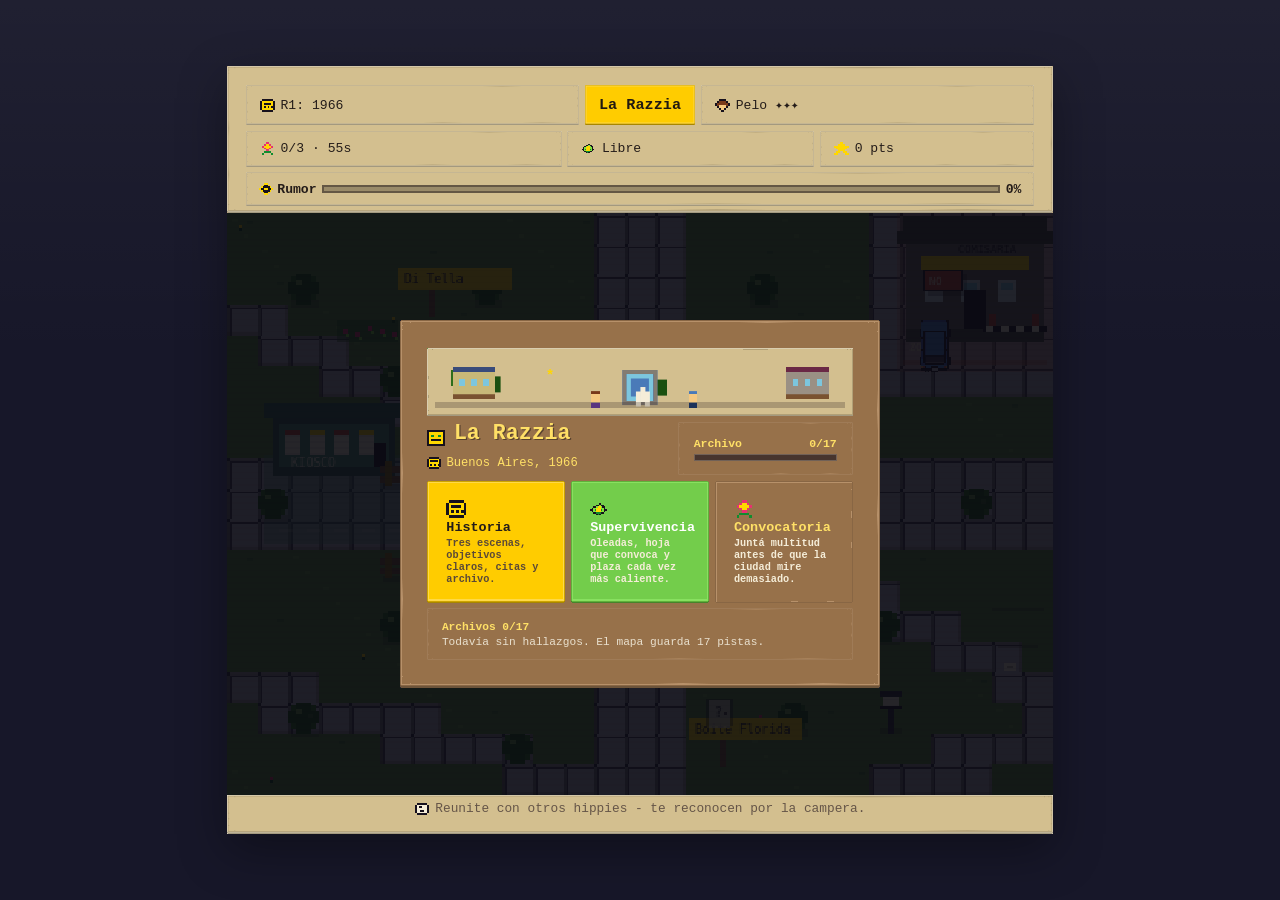
==== index.html @ cf2493fe "Make game scale with viewport" ====
<!DOCTYPE html>
<html lang="es">
<head>
<meta charset="UTF-8">
<meta name="viewport" content="width=device-width, initial-scale=1.0">
<link rel="icon" href="data:,">
<title>La Razzia - Buenos Aires, 1966</title>
<style>
  :root {
    --night: #171729;
    --night-2: #24203a;
    --paper: #f5edd8;
    --tile: #d4b483;
    --tile-dark: #a07840;
    --ink: #241c19;
    --muted: #655548;
    --gold: #e8a030;
    --danger: #c64532;
    --safe: #4b8f75;
    --game-width: clamp(21rem, min(94vw, calc((100dvh - 8rem) * 1.05)), 56rem);
    --ui-tan: url("assets/kenney-pixel-ui/9-slice/tan.png");
    --ui-brown: url("assets/kenney-pixel-ui/9-slice/brown.png");
    --ui-brown-pressed: url("assets/kenney-pixel-ui/9-slice/brown_pressed.png");
    --ui-yellow: url("assets/kenney-pixel-ui/9-slice/yellow.png");
    --ui-green: url("assets/kenney-pixel-ui/9-slice/green.png");
  }

  * { box-sizing: border-box; }

  html {
    min-height: 100%;
    background: var(--night);
  }

  body {
    min-height: 100vh;
    min-height: 100dvh;
    margin: 0;
    display: flex;
    align-items: center;
    justify-content: center;
    padding: clamp(0.45rem, 1.2vmin, 1.25rem);
    background:
      linear-gradient(180deg, rgba(255,255,255,0.04), transparent 40%),
      var(--night);
    color: var(--paper);
    font-family: "Courier New", Courier, monospace;
  }

  button {
    min-height: 44px;
    min-width: 44px;
    border: 0;
    border-radius: 0;
    font: 700 0.92rem/1 "Courier New", Courier, monospace;
    cursor: pointer;
    image-rendering: pixelated;
  }

  button:focus-visible {
    outline: 3px solid #ffe066;
    outline-offset: 3px;
  }

  .game-container {
    width: min(100%, var(--game-width));
    display: flex;
    flex-direction: column;
    align-items: stretch;
    filter: drop-shadow(0 1rem 1.5rem rgba(0,0,0,0.35));
  }

  #ui {
    width: 100%;
    display: grid;
    grid-template-columns: 1fr;
    gap: 0.35rem;
    padding: 0.45rem;
    background:
      linear-gradient(90deg, rgba(36,28,25,0.08), transparent 20%, transparent 80%, rgba(36,28,25,0.08)),
      var(--tile);
    border: 12px solid transparent;
    border-image: var(--ui-tan) 16 fill / 12px / 0 stretch;
    border-bottom: 0;
    color: var(--ink);
    font-size: 0.68rem;
  }

  .ui-row {
    display: grid;
    grid-template-columns: minmax(0, 1fr) auto minmax(0, 1fr);
    align-items: stretch;
    gap: 0.35rem;
    min-width: 0;
  }

  .ui-row.compact {
    grid-template-columns: minmax(0, 1.15fr) minmax(0, 0.9fr) minmax(0, 0.78fr);
  }

  .notoriety-row {
    min-width: 0;
    min-height: 1.45rem;
    display: grid;
    grid-template-columns: auto minmax(0, 1fr) auto;
    align-items: center;
    gap: 0.35rem;
    padding: 0.08rem 0.3rem;
    background: rgba(245, 237, 216, 0.42);
    border: 8px solid transparent;
    border-image: var(--ui-tan) 16 fill / 8px / 0 stretch;
    color: #241c19;
  }

  .notoriety-label,
  .notoriety-value {
    display: inline-flex;
    align-items: center;
    gap: 0.25rem;
    font-weight: 700;
    white-space: nowrap;
  }

  .notoriety-track {
    height: 0.46rem;
    overflow: hidden;
    background: rgba(36, 28, 25, 0.32);
    border: 2px solid rgba(36, 28, 25, 0.46);
  }

  .notoriety-fill {
    display: block;
    width: 0%;
    height: 100%;
    background: linear-gradient(90deg, #4b8f75 0 35%, #e8a030 62%, #c64532 100%);
    transition: width 140ms linear;
  }

  .notoriety-row.is-hot .notoriety-value {
    color: var(--danger);
  }

  .brand {
    display: flex;
    align-items: center;
    justify-content: center;
    padding: 0.2rem 0.4rem;
    background: rgba(255, 224, 102, 0.34);
    border: 8px solid transparent;
    border-image: var(--ui-yellow) 16 fill / 8px / 0 stretch;
    color: #211911;
    font-size: 0.74rem;
    font-weight: 700;
    text-align: center;
    white-space: nowrap;
  }

  .hud-pill {
    min-width: 0;
    min-height: 1.9rem;
    display: flex;
    align-items: center;
    gap: 0.25rem;
    padding: 0.15rem 0.28rem;
    background: rgba(245, 237, 216, 0.55);
    border: 8px solid transparent;
    border-image: var(--ui-tan) 16 fill / 8px / 0 stretch;
    color: #241c19;
  }

  .hud-pill.is-danger {
    background: rgba(198,69,50,0.14);
  }

  .hud-pill.is-power-active {
    background: rgba(126,227,58,0.18);
  }

  body[data-run-mode="survival"] #ui {
    background:
      linear-gradient(90deg, rgba(20,22,46,0.26), transparent 22%, transparent 78%, rgba(20,22,46,0.22)),
      #c9b67d;
  }

  body[data-run-mode="convocatoria"] .brand {
    background: rgba(255, 224, 102, 0.54);
  }

  body[data-run-mode="convocatoria"] .hud-pill.is-power-active {
    background: rgba(232,160,48,0.24);
  }

  .hud-icon,
  .msg-icon,
  .menu-pixel-icon {
    flex: 0 0 auto;
    width: 1rem;
    height: 1rem;
    background-repeat: no-repeat;
    background-position: center;
    background-size: contain;
    image-rendering: pixelated;
  }

  .stat,
  .hud-value {
    min-width: 0;
    overflow: hidden;
    text-overflow: ellipsis;
    white-space: nowrap;
  }

  .wrap {
    position: relative;
    width: 100%;
    aspect-ratio: 540 / 380;
    background: #5a8a3c;
  }

  #gc {
    display: block;
    width: 100%;
    height: 100%;
    background: #5a8a3c;
    cursor: crosshair;
    image-rendering: pixelated;
    touch-action: none;
  }

  #msg {
    width: 100%;
    min-height: 2.4rem;
    position: relative;
    overflow: hidden;
    display: flex;
    align-items: center;
    justify-content: center;
    gap: 0.4rem;
    padding: 0.35rem 0.55rem;
    background:
      linear-gradient(90deg, rgba(36,28,25,0.08), transparent 18%, transparent 82%, rgba(36,28,25,0.08)),
      var(--paper);
    border: 12px solid transparent;
    border-image: var(--ui-tan) 16 fill / 12px / 0 stretch;
    border-top: 0;
    color: var(--muted);
    font-size: 0.76rem;
    line-height: 1.25;
    text-align: center;
  }

  #msg::before {
    content: "";
    position: absolute;
    inset: 0 auto 0 0;
    width: 0.22rem;
    background: transparent;
  }

  #msg.is-quote {
    color: #3f3429;
    background:
      linear-gradient(90deg, rgba(232,160,48,0.18), transparent 34%),
      var(--paper);
  }

  #msg.is-quote::before {
    background: var(--gold);
  }

  #msg.is-power {
    color: #244226;
    background:
      linear-gradient(90deg, rgba(75,143,117,0.22), transparent 38%),
      var(--paper);
  }

  #msg.is-power::before {
    background: var(--safe);
  }

  #msg.is-event {
    color: #34231d;
    background:
      linear-gradient(90deg, rgba(198,69,50,0.16), transparent 42%),
      var(--paper);
  }

  #msg.is-event::before {
    background: var(--danger);
  }

  #msg-text {
    position: relative;
    min-width: 0;
  }

  .touch-controls {
    display: none;
    width: 100%;
    grid-template-columns: auto 1fr auto;
    gap: 0.75rem;
    align-items: center;
    padding: 0.55rem;
    background: #24203a;
    border: 12px solid transparent;
    border-image: var(--ui-brown) 16 fill / 12px / 0 stretch;
    border-top: 0;
  }

  .dpad {
    display: grid;
    grid-template-columns: repeat(3, 2.75rem);
    grid-template-rows: repeat(3, 2.75rem);
    gap: 0.25rem;
  }

  .dpad button,
  .mode-chip {
    min-width: 2.75rem;
    min-height: 2.75rem;
    border: 12px solid transparent;
    border-image: var(--ui-tan) 16 fill / 12px / 0 stretch;
    background: transparent;
    color: #241c19;
    font-size: 1rem;
  }

  .dpad button:active,
  .dpad button.is-held,
  .mode-chip.is-active {
    border-image: var(--ui-brown-pressed) 16 fill / 12px / 0 stretch;
    transform: translateY(1px);
  }

  .dpad-up { grid-column: 2; grid-row: 1; }
  .dpad-left { grid-column: 1; grid-row: 2; }
  .dpad-right { grid-column: 3; grid-row: 2; }
  .dpad-down { grid-column: 2; grid-row: 3; }

  .control-note {
    color: #f5edd8;
    font-size: 0.72rem;
    line-height: 1.25;
    text-align: center;
  }

  #overlay {
    position: absolute;
    inset: 0;
    z-index: 2;
    display: flex;
    align-items: center;
    justify-content: center;
    padding: 1rem;
    background: rgba(10, 10, 18, 0.88);
    color: #fff;
    text-align: center;
  }

  #overlay[hidden] {
    display: none;
  }

  .modal {
    width: min(100%, 24rem);
    max-height: 100%;
    overflow: auto;
    padding: 0.85rem;
    background: rgba(26, 26, 46, 0.94);
    border: 16px solid transparent;
    border-image: var(--ui-brown) 16 fill / 16px / 0 stretch;
    border-radius: 0;
  }

  .modal.menu-modal {
    width: min(100%, 30rem);
    overflow: hidden;
    padding: 0.7rem;
    text-align: left;
    background:
      linear-gradient(180deg, rgba(245,237,216,0.08), transparent 34%),
      rgba(26, 26, 46, 0.95);
  }

  .menu-scene {
    min-height: 4.25rem;
    margin-bottom: 0.42rem;
    position: relative;
    overflow: hidden;
    background:
      linear-gradient(90deg, transparent 0 42%, #c8b878 42% 58%, transparent 58%),
      linear-gradient(0deg, transparent 0 47%, #d4b483 47% 58%, transparent 58%),
      repeating-linear-gradient(90deg, rgba(255,255,255,0.06) 0 0.5rem, transparent 0.5rem 1rem),
      #5a8a3c;
    border: 8px solid transparent;
    border-image: var(--ui-tan) 16 fill / 8px / 0 stretch;
    image-rendering: pixelated;
    box-shadow:
      inset 0 -0.35rem 0 rgba(36,28,25,0.18),
      inset 0 0.35rem 0 rgba(245,237,216,0.18);
  }

  .menu-scene span {
    position: absolute;
    display: block;
    image-rendering: pixelated;
  }

  .scene-building {
    bottom: 0.55rem;
    width: 2.65rem;
    height: 2rem;
    background: #c8b878;
    border-top: 0.35rem solid #394b7a;
    box-shadow: inset 0 -0.3rem 0 #7a5230;
  }

  .scene-building::before {
    content: "";
    position: absolute;
    left: 0.4rem;
    top: 0.45rem;
    width: 0.35rem;
    height: 0.45rem;
    background: #7cc6de;
    box-shadow: 0.75rem 0 0 #7cc6de, 1.5rem 0 0 #7cc6de;
  }

  .scene-building.one { left: 1.1rem; }
  .scene-building.two { right: 1rem; background: #9a9084; border-top-color: #6a2845; }

  .scene-fountain {
    left: 50%;
    top: 50%;
    width: 2.2rem;
    height: 2.2rem;
    transform: translate(-50%, -34%);
    background: #4a7ab8;
    border: 0.28rem solid #837c72;
    box-shadow: inset 0 0 0 0.28rem #7cc6de;
  }

  .scene-fountain::before {
    content: "";
    position: absolute;
    left: 0.85rem;
    top: 0.85rem;
    width: 0.35rem;
    height: 0.9rem;
    background: #f5edd8;
    box-shadow: -0.28rem 0.28rem 0 #f5edd8, 0.28rem 0.28rem 0 #f5edd8;
  }

  .scene-character {
    bottom: 0.32rem;
    width: 0.55rem;
    height: 0.55rem;
    background: #f5c880;
    box-shadow:
      0 0.55rem 0 #6b3fa0,
      -0.18rem 1.1rem 0 #17111d,
      0.18rem 1.1rem 0 #17111d,
      0 -0.18rem 0 #7a3a1a;
  }

  .scene-character.hippie { left: 38%; }
  .scene-character.cop { right: 36%; background: #f5c880; box-shadow: 0 0.55rem 0 #1a3a6e, -0.18rem 1.1rem 0 #17111d, 0.18rem 1.1rem 0 #17111d, 0 -0.18rem 0 #4a7ab8; }

  .scene-note {
    left: 27%;
    top: 0.75rem;
    color: #ffd700;
    font-size: 0.9rem;
    font-weight: 700;
  }

  .scene-note::before {
    content: "*";
  }

  .menu-scene::before,
  .menu-scene::after {
    content: "";
    position: absolute;
    background: #2d6e1a;
    box-shadow:
      2.1rem 0.4rem 0 #1a5010,
      4.4rem 2.4rem 0 #2d6e1a,
      12.5rem 0.6rem 0 #1a5010,
      17rem 2.7rem 0 #2d6e1a;
    width: 1rem;
    height: 1rem;
    left: 1rem;
    top: 0.9rem;
  }

  .menu-scene::after {
    width: 100%;
    height: 0.35rem;
    left: 0;
    top: auto;
    bottom: 0;
    transform: none;
    background: rgba(36,28,25,0.24);
    box-shadow: none;
  }

  .menu-heading h1 {
    text-shadow: 0.08rem 0.08rem 0 rgba(36,28,25,0.55);
  }

  .menu-heading {
    display: flex;
    align-items: center;
    gap: 0.55rem;
  }

  .menu-topline {
    display: grid;
    grid-template-columns: minmax(0, 1fr);
    gap: 0.45rem;
    align-items: start;
  }

  .menu-badge {
    display: inline-flex;
    align-items: center;
    gap: 0.35rem;
    margin: 0.15rem 0 0.35rem;
    color: #ffe066;
    font-size: 0.76rem;
  }

  .archive-meter {
    padding: 0.42rem 0.5rem;
    background: rgba(245, 237, 216, 0.08);
    border: 8px solid transparent;
    border-image: var(--ui-brown-pressed) 16 fill / 8px / 0 stretch;
    color: #f5edd8;
    font-size: 0.72rem;
  }

  .archive-meter-line {
    display: flex;
    justify-content: space-between;
    gap: 0.5rem;
    margin-bottom: 0.25rem;
    color: #ffe066;
    font-weight: 700;
  }

  .archive-meter-track {
    height: 0.42rem;
    background: rgba(23,17,29,0.62);
    border: 1px solid rgba(245,237,216,0.24);
  }

  .archive-meter-fill {
    display: block;
    height: 100%;
    width: 0%;
    background: linear-gradient(90deg, #4b8f75, #ffd700);
  }

  .modal h1,
  .modal h2 {
    margin: 0 0 0.45rem;
    color: #ffe066;
    font-size: 1.35rem;
    line-height: 1.1;
  }

  .modal p {
    margin: 0.35rem auto;
    max-width: 31rem;
    color: #e9e0ce;
    font-size: 0.78rem;
    line-height: 1.28;
  }

  .modal .quote {
    color: #f2c56b;
    font-size: 0.76rem;
  }

  .menu-quote {
    padding: 0.45rem 0.55rem;
    background: rgba(245, 237, 216, 0.08);
    border-left: 0.25rem solid #e8a030;
  }

  .menu-modal > p {
    display: none;
  }

  .archive-shelf {
    margin-top: 0.34rem;
    padding: 0.3rem 0.42rem;
    background: rgba(245,237,216,0.08);
    border: 8px solid transparent;
    border-image: var(--ui-brown-pressed) 16 fill / 8px / 0 stretch;
    color: #f5edd8;
    font-size: 0.7rem;
  }

  .archive-shelf strong {
    display: block;
    margin-bottom: 0.16rem;
    color: #ffe066;
  }

  .archive-shelf span {
    color: #e9e0ce;
  }

  .mode-select {
    display: grid;
    grid-template-columns: 1fr;
    gap: 0.36rem;
    margin-top: 0.36rem;
  }

  .mode-card {
    min-width: 0;
    min-height: 3.5rem;
    display: grid;
    grid-template-columns: auto minmax(0, 1fr);
    grid-template-rows: auto auto;
    gap: 0.12rem 0.45rem;
    align-items: center;
    padding: 0.36rem 0.45rem;
    border: 12px solid transparent;
    border-image: var(--ui-tan) 16 fill / 12px / 0 stretch;
    background: transparent;
    color: #241c19;
    text-align: left;
  }

  .mode-card .menu-pixel-icon {
    grid-row: 1 / span 2;
    width: 1.25rem;
    height: 1.25rem;
  }

  .mode-card strong,
  .mode-card small {
    min-width: 0;
  }

  .mode-card strong {
    font-size: 0.84rem;
    line-height: 1.05;
    word-break: normal;
  }

  .mode-card small {
    color: #5b4937;
    font-size: 0.64rem;
    line-height: 1.18;
  }

  .mode-card[data-mode="story"] {
    border-image-source: var(--ui-yellow);
  }

  .mode-card[data-mode="survival"] {
    border-image-source: var(--ui-green);
    color: #fff;
  }

  .mode-card[data-mode="survival"] small {
    color: #f5edd8;
  }

  .mode-card[data-mode="convocatoria"] {
    border-image-source: var(--ui-brown-pressed);
    color: #ffe066;
  }

  .mode-card[data-mode="convocatoria"] small {
    color: #f5edd8;
  }

  .menu-records,
  .menu-archive {
    margin-top: 0.45rem;
    color: #cfc2ae;
    font-size: 0.72rem;
  }

  .menu-records summary,
  .menu-archive summary {
    min-height: 44px;
    display: flex;
    align-items: center;
    cursor: pointer;
    color: #ffe066;
  }

  .archive-list {
    max-height: 6.75rem;
    margin: 0.15rem 0 0;
    padding-left: 1.05rem;
    overflow: auto;
    color: #f5edd8;
  }

  .archive-list li {
    padding: 0.1rem 0;
  }

  .archive-list strong {
    color: #ffe066;
  }

  .archive-list span {
    color: #e9e0ce;
  }

  .archive-list .locked {
    color: rgba(245, 237, 216, 0.45);
  }

  .actions {
    display: flex;
    flex-wrap: wrap;
    justify-content: center;
    gap: 0.5rem;
    margin-top: 0.45rem;
  }

  .primary {
    flex: 1 1 0;
    border: 12px solid transparent;
    border-image: var(--ui-yellow) 16 fill / 12px / 0 stretch;
    padding: 0.65rem 1.15rem;
    background: transparent;
    color: #211911;
  }

  .secondary {
    flex: 1 1 0;
    border: 12px solid transparent;
    border-image: var(--ui-green) 16 fill / 12px / 0 stretch;
    padding: 0.65rem 1rem;
    background: transparent;
    color: #fff;
  }

  .tertiary {
    flex: 1 1 100%;
    border: 12px solid transparent;
    border-image: var(--ui-brown-pressed) 16 fill / 12px / 0 stretch;
    padding: 0.65rem 1rem;
    background: transparent;
    color: #ffe066;
  }

  .scores {
    margin: 0.65rem auto 0;
    padding: 0;
    list-style-position: inside;
    color: #f5edd8;
    font-size: 0.72rem;
    text-align: left;
  }

  .scores li {
    padding: 0.12rem 0;
  }

  .tiny {
    color: #cfc2ae;
    font-size: 0.7rem;
  }

  .score-grid {
    display: grid;
    grid-template-columns: 1fr;
    gap: 0.45rem;
  }

  @media (min-width: 520px) {
    .menu-topline {
      grid-template-columns: minmax(0, 1fr) minmax(9.5rem, 0.72fr);
    }

    .mode-select {
      grid-template-columns: repeat(3, minmax(0, 1fr));
    }

    .mode-card {
      grid-template-columns: 1fr;
      grid-template-rows: auto auto auto;
      justify-items: start;
      min-height: 4.65rem;
    }

    .mode-card .menu-pixel-icon {
      grid-row: auto;
    }
  }

  @media (min-width: 640px) {
    body {
      padding: 1.25rem;
    }

    #ui {
      grid-template-columns: 1fr;
      font-size: 0.82rem;
    }

    .brand {
      font-size: 0.95rem;
    }

    .hud-pill {
      min-height: 2rem;
      gap: 0.35rem;
      padding-inline: 0.4rem;
    }

    .score-grid {
      grid-template-columns: repeat(auto-fit, minmax(8.2rem, 1fr));
    }

    #msg {
      min-height: 1.8rem;
      font-size: 0.8rem;
    }
  }

  @media (min-width: 900px) and (min-height: 760px) {
    :root {
      --game-width: clamp(34rem, min(88vw, calc((100dvh - 7.5rem) * 1.06)), 60rem);
    }

    #ui {
      font-size: clamp(0.82rem, 0.78vw, 1rem);
    }

    #msg {
      font-size: clamp(0.8rem, 0.72vw, 0.95rem);
    }

    .hud-icon,
    .msg-icon,
    .menu-pixel-icon {
      width: 1.12em;
      height: 1.12em;
    }
  }

  @media (max-height: 680px) {
    body {
      align-items: flex-start;
    }
  }

  @media (max-width: 639px) {
    #overlay {
      align-items: flex-start;
      padding: 0.45rem;
    }

    .modal {
      max-height: calc(100% - 0.2rem);
    }

    .modal.menu-modal {
      padding: 0.42rem;
    }

    .menu-scene {
      min-height: 1.35rem;
      margin-bottom: 0.18rem;
    }

    .scene-building {
      display: none;
    }

    .scene-fountain {
      width: 1rem;
      height: 1rem;
      border-width: 0.18rem;
    }

    .scene-character {
      transform: scale(0.82);
      transform-origin: bottom center;
    }

    .scene-note {
      top: 0.2rem;
    }

    .menu-topline {
      grid-template-columns: minmax(0, 1fr) minmax(5.7rem, 0.55fr);
      gap: 0.28rem;
    }

    .menu-heading {
      gap: 0.35rem;
    }

    .menu-badge {
      margin-bottom: 0.2rem;
      font-size: 0.62rem;
    }

    .archive-meter {
      padding: 0.24rem 0.3rem;
      font-size: 0.62rem;
    }

    .archive-meter-line {
      margin-bottom: 0.16rem;
    }

    .archive-meter-track {
      height: 0.3rem;
    }

    .notoriety-row {
      min-height: 1.25rem;
      gap: 0.25rem;
      padding: 0.05rem 0.22rem;
      font-size: 0.62rem;
    }

    .notoriety-track {
      height: 0.38rem;
    }

    .mode-select,
    .actions {
      gap: 0.32rem;
      margin-top: 0.28rem;
    }

    .mode-select {
      grid-template-columns: repeat(3, minmax(0, 1fr));
    }

    .modal h1,
    .modal h2 {
      font-size: 1.15rem;
    }

    .modal p {
      font-size: 0.72rem;
    }

    .menu-records {
      display: none;
    }

    .archive-list {
      max-height: 4.2rem;
    }

    .primary,
    .secondary,
    .tertiary,
    .mode-card {
      min-height: 2.2rem;
      min-width: 0;
      padding: 0.24rem 0.25rem;
      font-size: 0.68rem;
    }

    .mode-card small {
      display: none;
    }

    .mode-card {
      grid-template-columns: auto minmax(0, 1fr);
      grid-template-rows: auto;
      gap: 0.18rem;
    }

    .mode-card .menu-pixel-icon {
      grid-row: auto;
      width: 0.86rem;
      height: 0.86rem;
    }

    .mode-card strong {
      font-size: 0.62rem;
      line-height: 1;
    }

    .menu-archive {
      margin-top: 0.15rem;
    }

    .menu-archive summary {
      min-height: 1.8rem;
    }

    .archive-shelf {
      margin-top: 0.24rem;
      padding: 0.24rem 0.3rem;
      font-size: 0.62rem;
    }
  }

  @media (max-width: 640px), (pointer: coarse) {
    .touch-controls {
      display: grid;
    }
  }
</style>
</head>
<body>
<main class="game-container" aria-label="La Razzia">
  <section id="ui" aria-live="polite">
    <div class="ui-row">
      <span id="round-ui" class="hud-pill"><span class="hud-icon" data-sprite="round" aria-hidden="true"></span><span class="hud-value">R1: 1966</span></span>
      <span class="brand">La Razzia</span>
      <span id="hair-ui" class="hud-pill"><span class="hud-icon" data-sprite="hair" aria-hidden="true"></span><span class="hud-value">Pelo ✦✦✦</span></span>
    </div>
    <div class="ui-row compact">
      <span id="objective-ui" class="hud-pill"><span class="hud-icon" data-sprite="objective" aria-hidden="true"></span><span class="hud-value">0/3 · 55s</span></span>
      <span id="power-ui" class="hud-pill"><span class="hud-icon" data-sprite="power" aria-hidden="true"></span><span class="hud-value">Libre</span></span>
      <span id="score-ui" class="hud-pill"><span class="hud-icon" data-sprite="score" aria-hidden="true"></span><span class="hud-value">0 pts</span></span>
    </div>
    <div id="notoriety-ui" class="notoriety-row">
      <span class="notoriety-label"><span class="hud-icon" data-sprite="rumor" aria-hidden="true"></span><span id="notoriety-label">Rumor</span></span>
      <span class="notoriety-track" aria-hidden="true"><span id="notoriety-fill" class="notoriety-fill"></span></span>
      <span id="notoriety-value" class="notoriety-value">0%</span>
    </div>
  </section>

  <div class="wrap">
    <canvas id="gc" width="540" height="380" aria-label="Juego de persecución en una plaza porteña"></canvas>
    <div id="overlay"></div>
  </div>

  <div id="msg"><span class="msg-icon" data-sprite="quote" aria-hidden="true"></span><span id="msg-text">Reunite con otros hippies - te reconocen por la campera.</span></div>
  <section id="touch-controls" class="touch-controls" aria-label="Controles táctiles">
    <div class="dpad" aria-label="Movimiento">
      <button class="dpad-up" type="button" data-dir="up" aria-label="Mover arriba">▲</button>
      <button class="dpad-left" type="button" data-dir="left" aria-label="Mover izquierda">◀</button>
      <button class="dpad-right" type="button" data-dir="right" aria-label="Mover derecha">▶</button>
      <button class="dpad-down" type="button" data-dir="down" aria-label="Mover abajo">▼</button>
    </div>
    <div class="control-note">Tap en el mapa o D-pad. En teclado: WASD / flechas.</div>
    <button id="control-mode" class="mode-chip" type="button" aria-label="Alternar modo de control">Tap</button>
  </section>
</main>

<script>
(() => {
  "use strict";

  const canvas = document.getElementById("gc");
  const ctx = canvas.getContext("2d");
  const overlay = document.getElementById("overlay");
  const controlModeButton = document.getElementById("control-mode");
  const dpadButtons = [...document.querySelectorAll("[data-dir]")];
  const hud = {
    round: document.querySelector("#round-ui .hud-value"),
    hair: document.querySelector("#hair-ui .hud-value"),
    objective: document.querySelector("#objective-ui .hud-value"),
    power: document.querySelector("#power-ui .hud-value"),
    score: document.querySelector("#score-ui .hud-value"),
    msg: document.getElementById("msg-text"),
    msgWrap: document.getElementById("msg"),
    hairPill: document.getElementById("hair-ui"),
    powerPill: document.getElementById("power-ui"),
    notorietyWrap: document.getElementById("notoriety-ui"),
    notorietyLabel: document.getElementById("notoriety-label"),
    notorietyFill: document.getElementById("notoriety-fill"),
    notorietyValue: document.getElementById("notoriety-value")
  };

  const VIEW_W = 540;
  const VIEW_H = 380;
  const WORLD_W = 1200;
  const WORLD_H = 820;
  const W = VIEW_W;
  const H = VIEW_H;
  const TILE = 20;
  const COLS = Math.floor(WORLD_W / TILE);
  const ROWS = Math.floor(WORLD_H / TILE);
  const SCORE_KEY = "razzia_scores";
  const SURVIVAL_SCORE_KEY = "razzia_survival_scores";
  const CONVOCATORIA_SCORE_KEY = "razzia_convocatoria_scores";
  const ARCHIVE_KEY = "razzia_archive";
  ctx.imageSmoothingEnabled = false;

  const ART_PATHS = {
    tiles: "assets/fisherg-city/sTiles.png",
    blueCar: "assets/fisherg-city/Vehicles/sBlueCar.png",
    redCar: "assets/fisherg-city/Vehicles/sRedCar.png"
  };

  const art = {
    loaded: false,
    failed: false,
    images: {}
  };

  const CITY_REGIONS = {
    path: [0, 0, 12, 12],
    road: [60, 0, 48, 48],
    grassTuft: [60, 48, 48, 60],
    tree: [108, 120, 72, 96],
    bench: [0, 168, 48, 48],
    streetProps: [0, 120, 60, 96],
    kiosk: [216, 0, 72, 96],
    station: [0, 228, 144, 120],
    houseWarm: [288, 0, 72, 96]
  };

  const COLORS = {
    grass: "#5a8a3c",
    grassDark: "#477933",
    grassLight: "#6a9b45",
    path: "#c8b878",
    pathLight: "#d4b483",
    pathDark: "#a88e54",
    water: "#4a7ab8",
    waterLight: "#7cc6de",
    stone: "#837c72",
    bench: "#8B6914",
    wood: "#7a5230",
    tree: "#2d6e1a",
    treeDark: "#1a5010",
    safe: "#4b8f75",
    safeDark: "#2e6555",
    station: "#6c665f",
    stationDark: "#4e4744",
    player0: "#6b3fa0",
    player1: "#9b6fd0",
    player2: "#d4a0f0",
    cop: "#1a3a6e",
    copLight: "#4a7ab8",
    ally: "#c8501a",
    allyLight: "#e88040",
    executive: "#4f5966",
    executiveLight: "#8a95a3",
    journalist: "#2e6555",
    journalistLight: "#f5edd8",
    bohemian: "#6a2845",
    bohemianLight: "#e8a030",
    skin: "#f5c880",
    hair: ["#8B4513", "#8B4513", "#888888", "#bbbbbb"],
    particle: "#ffe066",
    danger: "#c64532",
    black: "#17111d",
    white: "#f5edd8",
    gold: "#ffd700",
    flower: "#e83070",
    poncho: "#3d8f65",
    record: "#2b2638",
    paper: "#f5edd8",
    leafDark: "#063f18",
    leaf: "#0f8d2e",
    leafLight: "#7ee33a",
    leafGlow: "#e6f33a",
    posterBlue: "#3f5fb8",
    posterPink: "#d94f8a",
    posterPurple: "#6b3fa0",
    neon: "#f2c56b",
    lamp: "#2b2638",
    lampGlow: "#ffe89a",
    chalk: "#efe0b5"
  };

  const PUJOL_QUOTES = [
    {
      text: "La represión no se limitaba a delitos concretos. Apuntaba contra estilos de vida.",
      section: "La juventud como delito"
    },
    {
      text: "Un joven podía circular con pelo largo en una provincia, pero debía cuidarse en la capital.",
      section: "La juventud como delito"
    },
    {
      text: "La persecución, paradójicamente, ayudó a crear identidad colectiva.",
      section: "La juventud como delito"
    },
    {
      text: "Para las autoridades, el principal delito era ser joven.",
      section: "La juventud como delito"
    },
    {
      text: "Si veían a alguien con pelo largo o con una campera de los Rolling Stones, lo invitaban a reunirse.",
      section: "La juventud como delito"
    },
    {
      text: "La moda fue una forma de rebelión cotidiana: el cambio cultural se veía en la calle y en los cuerpos.",
      section: "La bella gente"
    },
    {
      text: "En los 60, ser joven empezó a significar tener una forma propia de vestir, consumir, amar y circular por la ciudad.",
      section: "Tesis del capítulo"
    }
  ];

  const QUOTE_POOL = [
    { section: "Juventud", text: "La juventud empieza a verse como una identidad propia, no solo como edad." },
    { section: "Juventud", text: "La musica, la ropa y la calle separan a los jovenes del mundo adulto." },
    { section: "Juventud", text: "La cultura joven no aparece de golpe: se arma entre medios, moda y encuentros." },
    { section: "Juventud", text: "Primero fue una categoria debil; despues se volvio presencia visible." },
    { section: "Incomunicacion", text: "Antes del hippismo, la marca generacional era la distancia y la mufa." },
    { section: "Incomunicacion", text: "La frustracion tambien empuja: de ahi sale una vida cultural mas intensa." },
    { section: "Incomunicacion", text: "El futuro empieza a ganarle lugar al pasado en medio del desencanto." },
    { section: "Di Tella", text: "El Di Tella funciona como laboratorio de arte, moda y nuevas sensibilidades." },
    { section: "Florida", text: "Mientras Florida florece con pop y happening, la policia llena comisarias." },
    { section: "Beat", text: "Los Beatles vuelven posible imaginar otra manera de ser joven." },
    { section: "Beat", text: "Ser beat era musica, pelo, humor, frescura y desparpajo." },
    { section: "Beat", text: "Buenos Aires mira a Londres para sentirse conectada con el mundo." },
    { section: "Beat", text: "La cultura pop llega como deseo de mirar sin tapujos." },
    { section: "Censura", text: "El Estado intenta frenar la sensibilidad pop con censura y razzias." },
    { section: "Censura", text: "El orden moral aparece como excusa para vigilar cuerpos y costumbres." },
    { section: "Conexion", text: "La droga fue mas simbolo policial que practica masiva al comienzo." },
    { section: "Conexion", text: "La conexion significaba salirse del sistema y encontrarse con otros." },
    { section: "Conexion", text: "La sospecha importaba mas que el delito: bastaba parecer distinto." },
    { section: "Conexion", text: "Hacia 1969 el tema se vuelve mas visible, pero Pujol lo desmitifica." },
    { section: "Delito", text: "Para las autoridades, el delito principal era ser joven." },
    { section: "Delito", text: "Cabello largo, ropa rara y musica ruidosa bastaban para ser sospechoso." },
    { section: "Delito", text: "La policia perseguia estilos de vida antes que delitos concretos." },
    { section: "Delito", text: "La capital podia ser mas intolerante que muchas ciudades del interior." },
    { section: "Delito", text: "La razzia convertia una apariencia en expediente." },
    { section: "Plaza", text: "Las plazas se vuelven puntos de reunion despues del cierre de La Cueva." },
    { section: "Plaza", text: "Reconocerse en la calle fue el primer paso para armar grupo." },
    { section: "Plaza", text: "Si aparecia otro pelo largo, habia que llamarlo a la plaza." },
    { section: "Plaza", text: "La reunion entre pares era una forma minima y potente de resistencia." },
    { section: "Moda", text: "La moda deja de ser menor: se vuelve una forma visible de identidad." },
    { section: "Moda", text: "El cambio cultural se ve en cuerpos, colores, minifaldas y pelo." },
    { section: "Moda", text: "Vestirse distinto era discutir con la normalidad adulta." },
    { section: "Moda", text: "El estilo hippie trae ponchos, sandalias, vinchas y ropa artesanal." },
    { section: "Hippies", text: "El hippie argentino responde a un clima social y policial asfixiante." },
    { section: "Hippies", text: "Su rebeldia no siempre es programa politico: esta en la forma de vivir." },
    { section: "Hippies", text: "Plazas, bares, rutas y festivales arman otra cartografia joven." },
    { section: "Hippies", text: "La policia ayuda, sin quererlo, a volver visible al colectivo." },
    { section: "Hippies", text: "Cuanta mas represion, mas clara se vuelve la identidad compartida." },
    { section: "Consumo", text: "La juventud tambien se consolida como publico de discos, ropa y revistas." },
    { section: "Consumo", text: "Kioscos, disquerias y boutiques reorganizan la ciudad joven." },
    { section: "Consumo", text: "Ser joven tambien era apropiarse de bienes culturales y hacerlos identidad." }
  ];

  const POWERUPS = {
    press: {
      label: "Primera Plana",
      short: "Prensa",
      duration: 3,
      color: COLORS.paper,
      message: "Primera Plana distrae a la cana por 3 segundos."
    },
    beatles: {
      label: "Disco Beatles",
      short: "Beatles",
      duration: 5,
      color: COLORS.record,
      message: "El disco te acelera: corre el rumor por la plaza."
    },
    poncho: {
      label: "Poncho",
      short: "Poncho",
      duration: 6,
      color: COLORS.poncho,
      message: "El poncho reduce la mirada policial."
    },
    flyer: {
      label: "Hoja verde",
      short: "Conexión",
      duration: 4,
      survivalShort: "Llamado",
      survivalDuration: 5,
      color: COLORS.leafLight,
      message: "Conexión: la cana pierde el rastro por unos segundos."
    }
  };

  const CITY_EVENTS = [
    {
      type: "convocatoria",
      label: "Marcha a la plaza",
      modes: ["story", "survival", "convocatoria"],
      minRound: 0,
      weight: 3
    },
    {
      type: "cronista",
      label: "Cronista de Primera Plana",
      modes: ["story", "survival", "convocatoria"],
      minRound: 0,
      weight: 2
    },
    {
      type: "musico",
      label: "Músico callejero",
      modes: ["story", "survival", "convocatoria"],
      minRound: 0,
      weight: 2
    },
    {
      type: "ejecutivos",
      label: "Hora pico en Florida",
      modes: ["story", "survival", "convocatoria"],
      minRound: 1,
      weight: 2
    },
    {
      type: "razzia",
      label: "Razzia sorpresa",
      modes: ["story", "survival", "convocatoria"],
      minRound: 1,
      weight: 2
    }
  ];

  const NPC_TYPES = {
    bohemian: {
      label: "Bohemio",
      speed: 34,
      life: 24,
      radius: 18,
      score: 15,
      color: COLORS.bohemianLight
    },
    journalist: {
      label: "Cronista",
      speed: 42,
      life: 22,
      radius: 18,
      score: 10,
      color: COLORS.journalistLight
    },
    musician: {
      label: "Músico",
      speed: 28,
      life: 34,
      radius: 24,
      score: 5,
      color: COLORS.gold
    },
    executive: {
      label: "Ejecutivo",
      speed: 58,
      life: 28,
      radius: 17,
      color: COLORS.executiveLight
    }
  };

  const NPC_ROUTES = {
    bohemian: [
      [{ x: 6, y: 14 }, { x: 13, y: 12 }, { x: 19, y: 15 }, { x: 11, y: 18 }],
      [{ x: 26, y: 18 }, { x: 34, y: 18 }, { x: 38, y: 23 }, { x: 28, y: 24 }]
    ],
    journalist: [
      [{ x: 7, y: 8 }, { x: 13, y: 9 }, { x: 22, y: 8 }, { x: 30, y: 10 }],
      [{ x: 31, y: 9 }, { x: 31, y: 18 }, { x: 24, y: 23 }, { x: 14, y: 24 }]
    ],
    musician: [
      [{ x: 16, y: 25 }, { x: 20, y: 30 }, { x: 27, y: 31 }, { x: 22, y: 24 }],
      [{ x: 47, y: 22 }, { x: 51, y: 25 }, { x: 49, y: 30 }, { x: 43, y: 27 }],
      [{ x: 26, y: 35 }, { x: 33, y: 36 }, { x: 37, y: 38 }, { x: 29, y: 39 }]
    ],
    executive: [
      [{ x: 31, y: 9 }, { x: 39, y: 9 }, { x: 39, y: 23 }, { x: 31, y: 23 }],
      [{ x: 4, y: 24 }, { x: 16, y: 24 }, { x: 27, y: 24 }, { x: 37, y: 24 }]
    ],
    razzia: [
      [{ x: 23, y: 2 }, { x: 22, y: 8 }, { x: 31, y: 9 }, { x: 37, y: 18 }],
      [{ x: 23, y: 2 }, { x: 18, y: 8 }, { x: 13, y: 14 }, { x: 8, y: 24 }]
    ]
  };

  const ROUND_CONFIGS = [
    {
      title: "1966",
      subtitle: "Plaza tranquila",
      quote: 3,
      objective: { type: "collect", target: 3, timeLimit: 55 },
      cops: 2,
      copSpeed: 42,
      chaseBonus: 26,
      detection: 72,
      allies: 3,
      maxAllies: 3,
      powerups: ["press", "beatles", "poncho", "flyer"],
      safeSeconds: 7,
      patrols: [
        [{ x: 4, y: 3 }, { x: 20, y: 3 }, { x: 20, y: 15 }, { x: 4, y: 15 }],
        [{ x: 22, y: 14 }, { x: 18, y: 11 }, { x: 18, y: 4 }, { x: 22, y: 4 }]
      ]
    },
    {
      title: "Bastones Largos",
      subtitle: "Julio de 1966",
      quote: 0,
      objective: { type: "collect", target: 5, timeLimit: 65 },
      cops: 3,
      copSpeed: 62,
      chaseBonus: 38,
      detection: 98,
      allies: 3,
      maxAllies: 4,
      powerups: ["press", "beatles", "poncho", "flyer"],
      safeSeconds: 6,
      patrols: [
        [{ x: 4, y: 4 }, { x: 20, y: 4 }, { x: 20, y: 15 }, { x: 4, y: 15 }],
        [{ x: 22, y: 13 }, { x: 16, y: 13 }, { x: 16, y: 4 }, { x: 22, y: 4 }],
        [{ x: 8, y: 9 }, { x: 13, y: 6 }, { x: 18, y: 9 }, { x: 13, y: 13 }]
      ]
    },
    {
      title: "1969",
      subtitle: "Máxima represión",
      quote: 2,
      objective: { type: "survive", duration: 45 },
      cops: 4,
      copSpeed: 70,
      chaseBonus: 45,
      detection: 112,
      allies: 2,
      maxAllies: 2,
      powerups: ["press", "beatles", "poncho", "flyer"],
      safeSeconds: 5,
      patrols: [
        [{ x: 4, y: 3 }, { x: 21, y: 3 }, { x: 21, y: 15 }, { x: 4, y: 15 }],
        [{ x: 22, y: 14 }, { x: 14, y: 14 }, { x: 14, y: 4 }, { x: 22, y: 4 }],
        [{ x: 7, y: 9 }, { x: 13, y: 5 }, { x: 19, y: 9 }, { x: 13, y: 14 }],
        [{ x: 3, y: 14 }, { x: 8, y: 6 }, { x: 18, y: 6 }, { x: 23, y: 14 }]
      ]
    }
  ];

  const SURVIVAL_CONFIG = {
    title: "Razzia Nocturna",
    subtitle: "Oleada interminable",
    quote: 2,
    objective: { type: "endless" },
    cops: 3,
    copSpeed: 54,
    chaseBonus: 34,
    detection: 88,
    allies: 4,
    maxAllies: 5,
    powerups: ["press", "beatles", "poncho", "flyer"],
    safeSeconds: 8,
    patrols: [
      [{ x: 4, y: 4 }, { x: 22, y: 4 }, { x: 32, y: 11 }, { x: 8, y: 23 }],
      [{ x: 38, y: 5 }, { x: 31, y: 17 }, { x: 18, y: 24 }, { x: 37, y: 27 }],
      [{ x: 6, y: 27 }, { x: 14, y: 16 }, { x: 26, y: 8 }, { x: 40, y: 19 }],
      [{ x: 17, y: 4 }, { x: 36, y: 8 }, { x: 35, y: 24 }, { x: 17, y: 27 }],
      [{ x: 5, y: 14 }, { x: 21, y: 14 }, { x: 31, y: 22 }, { x: 10, y: 28 }]
    ]
  };

  const CONVOCATORIA_CONFIG = {
    title: "Convocatoria",
    subtitle: "Primavera del 67",
    quote: 4,
    objective: { type: "convocatoria", target: 12, timeLimit: 95 },
    cops: 3,
    copSpeed: 55,
    chaseBonus: 34,
    detection: 82,
    allies: 5,
    maxAllies: 7,
    powerups: ["press", "beatles", "poncho", "flyer"],
    safeSeconds: 6,
    patrols: [
      [{ x: 4, y: 4 }, { x: 21, y: 4 }, { x: 21, y: 15 }, { x: 4, y: 15 }],
      [{ x: 37, y: 8 }, { x: 31, y: 16 }, { x: 23, y: 23 }, { x: 37, y: 24 }],
      [{ x: 6, y: 27 }, { x: 13, y: 23 }, { x: 21, y: 23 }, { x: 31, y: 27 }]
    ]
  };

  const MAP = {
    playerSpawn: { x: 7, y: 15 },
    safeZone: { x: 24, y: 158, w: 92, h: 58 },
    dangerZone: { x: 438, y: 0, w: 102, h: 104 },
    trees: [
      { x: 2, y: 2 }, { x: 8, y: 2 }, { x: 17, y: 2 },
      { x: 2, y: 16 }, { x: 9, y: 17 }, { x: 18, y: 16 },
      { x: 1, y: 9 }, { x: 24, y: 9 }, { x: 5, y: 5 },
      { x: 20, y: 6 }, { x: 5, y: 13 }, { x: 21, y: 13 },
      { x: 31, y: 4 }, { x: 38, y: 7 }, { x: 33, y: 15 },
      { x: 41, y: 17 }, { x: 28, y: 24 }, { x: 35, y: 27 },
      { x: 13, y: 25 }, { x: 4, y: 27 }, { x: 23, y: 29 },
      { x: 47, y: 8 }, { x: 54, y: 6 }, { x: 57, y: 14 },
      { x: 45, y: 20 }, { x: 52, y: 24 }, { x: 58, y: 30 },
      { x: 42, y: 34 }, { x: 34, y: 37 }, { x: 19, y: 36 },
      { x: 9, y: 34 }, { x: 26, y: 39 }, { x: 49, y: 39 }
    ],
    benches: [
      { x: 5, y: 8, w: 2, h: 1 },
      { x: 18, y: 8, w: 2, h: 1 },
      { x: 5, y: 11, w: 2, h: 1 },
      { x: 18, y: 11, w: 2, h: 1 },
      { x: 29, y: 10, w: 2, h: 1 },
      { x: 35, y: 18, w: 2, h: 1 },
      { x: 16, y: 24, w: 2, h: 1 },
      { x: 7, y: 27, w: 2, h: 1 },
      { x: 42, y: 11, w: 2, h: 1 },
      { x: 51, y: 15, w: 2, h: 1 },
      { x: 44, y: 27, w: 2, h: 1 },
      { x: 22, y: 35, w: 2, h: 1 },
      { x: 35, y: 38, w: 2, h: 1 }
    ],
    fountain: [
      { x: 12, y: 8 }, { x: 13, y: 8 }, { x: 14, y: 8 },
      { x: 12, y: 9 }, { x: 13, y: 9 }, { x: 14, y: 9 },
      { x: 12, y: 10 }, { x: 13, y: 10 }, { x: 14, y: 10 }
    ],
    kioskBlocks: [
      { x: 1, y: 6 }, { x: 2, y: 6 }, { x: 3, y: 6 },
      { x: 1, y: 7 }, { x: 2, y: 7 }, { x: 3, y: 7 }
    ],
    stationBlocks: [
      { x: 22, y: 0 }, { x: 22, y: 1 }, { x: 22, y: 2 }, { x: 22, y: 3 },
      { x: 23, y: 0 }, { x: 24, y: 0 }, { x: 25, y: 0 }, { x: 26, y: 0 },
      { x: 23, y: 1 }, { x: 24, y: 1 }, { x: 25, y: 1 }, { x: 26, y: 1 },
      { x: 24, y: 2 }, { x: 25, y: 2 }, { x: 26, y: 2 },
      { x: 25, y: 3 }, { x: 26, y: 3 }
    ],
    signs: [
      { x: 132, y: 36, text: "Di Tella" },
      { x: 322, y: 330, text: "Boite Florida" },
      { x: 620, y: 178, text: "Florida" },
      { x: 245, y: 540, text: "Plaza" },
      { x: 902, y: 126, text: "Di Tella" },
      { x: 970, y: 430, text: "La Cueva" },
      { x: 470, y: 704, text: "Mandioca" },
      { x: 1028, y: 684, text: "Costanera" },
      { x: 682, y: 136, text: "Galeria" },
      { x: 718, y: 510, text: "La Paz" },
      { x: 1110, y: 606, text: "Gesell" }
    ],
    lamps: [
      { x: 196, y: 145 }, { x: 330, y: 150 }, { x: 432, y: 312 },
      { x: 226, y: 458 }, { x: 596, y: 310 }, { x: 742, y: 258 },
      { x: 116, y: 424 }, { x: 884, y: 210 }, { x: 1018, y: 324 },
      { x: 1066, y: 578 }, { x: 706, y: 650 }, { x: 430, y: 710 }
    ],
    posters: [
      { x: 456, y: 38, text: "NO", color: "danger" },
      { x: 666, y: 118, text: "POP", color: "posterPink" },
      { x: 708, y: 466, text: "BEAT", color: "posterBlue" },
      { x: 614, y: 196, text: "PP", color: "gold" },
      { x: 252, y: 518, text: "PAZ", color: "leafLight" },
      { x: 910, y: 178, text: "ITDT", color: "posterBlue" },
      { x: 990, y: 464, text: "CUEVA", color: "posterPurple" },
      { x: 492, y: 736, text: "M", color: "posterPink" },
      { x: 1042, y: 718, text: "SOL", color: "gold" },
      { x: 738, y: 448, text: "BLOW", color: "posterBlue" },
      { x: 556, y: 82, text: "MOD", color: "gold" },
      { x: 204, y: 654, text: "LIB", color: "posterPurple" }
    ],
    flyerPapers: [
      { x: 156, y: 246, tint: "paper" }, { x: 356, y: 214, tint: "gold" },
      { x: 508, y: 294, tint: "paper" }, { x: 652, y: 268, tint: "paper" },
      { x: 720, y: 390, tint: "paper" }, { x: 286, y: 432, tint: "paper" },
      { x: 120, y: 500, tint: "gold" }, { x: 418, y: 524, tint: "paper" },
      { x: 890, y: 228, tint: "paper" }, { x: 1042, y: 382, tint: "gold" },
      { x: 956, y: 516, tint: "paper" }, { x: 520, y: 706, tint: "paper" },
      { x: 740, y: 682, tint: "gold" }, { x: 1100, y: 656, tint: "paper" }
    ],
    flowerBeds: [
      { x: 72, y: 70, w: 40, h: 14 },
      { x: 362, y: 92, w: 52, h: 12 },
      { x: 510, y: 392, w: 66, h: 14 },
      { x: 156, y: 560, w: 58, h: 12 },
      { x: 762, y: 120, w: 54, h: 14 },
      { x: 870, y: 288, w: 70, h: 14 },
      { x: 1010, y: 602, w: 78, h: 14 },
      { x: 566, y: 716, w: 66, h: 12 }
    ],
    props: [
      { x: 690, y: 122, kind: "boutique" },
      { x: 936, y: 142, kind: "shoe" },
      { x: 756, y: 454, kind: "camera" },
      { x: 722, y: 502, kind: "coffee" },
      { x: 152, y: 704, kind: "guitar" },
      { x: 560, y: 92, kind: "scissors" },
      { x: 1130, y: 606, kind: "beach" },
      { x: 236, y: 646, kind: "books" }
    ],
    easterEggs: [
      {
        id: "boite-florida",
        x: 322,
        y: 330,
        label: "Boite Florida",
        section: "Florida",
        text: "La noche porteña mezcla moda, musica y vigilancia en la misma vereda.",
        bonus: 25,
        kind: "door"
      },
      {
        id: "la-balsa",
        x: 342,
        y: 720,
        label: "La Balsa",
        section: "Rock",
        text: "Un rumor musical cruza la ciudad: la cancion joven ya encontro puerto.",
        bonus: 25,
        kind: "record"
      },
      {
        id: "di-tella",
        x: 918,
        y: 164,
        label: "Di Tella",
        section: "Di Tella",
        text: "Laboratorio pop: arte, moda y happening vuelven visible otra sensibilidad.",
        bonus: 25,
        kind: "poster"
      },
      {
        id: "la-cueva",
        x: 992,
        y: 474,
        label: "La Cueva",
        section: "La Cueva",
        text: "Un sotano imaginario guarda canciones, humo, fuga y complicidad.",
        bonus: 25,
        kind: "door",
        summon: 1
      },
      {
        id: "mandioca",
        x: 506,
        y: 746,
        label: "Mandioca",
        section: "Consumo",
        text: "Editar discos tambien fue armar una red joven por fuera del molde.",
        bonus: 25,
        kind: "poster"
      },
      {
        id: "almendra",
        x: 1090,
        y: 708,
        label: "Almendra",
        section: "Beat",
        text: "El pop local empieza a hablar con acento propio.",
        bonus: 25,
        kind: "flower"
      },
      {
        id: "graffiti-joven",
        x: 806,
        y: 310,
        label: "Graffiti",
        section: "Delito",
        text: "Ser joven era una pista: pelo, ropa y musica bastaban para sospechar.",
        bonus: 25,
        kind: "wall"
      },
      {
        id: "primera-plana",
        x: 632,
        y: 198,
        label: "Primera Plana",
        section: "Consumo",
        text: "Revistas y kioscos hicieron circular imagenes de una juventud nueva.",
        bonus: 25,
        kind: "paper"
      },
      {
        id: "costanera",
        x: 1048,
        y: 668,
        label: "Costanera",
        section: "Plaza",
        text: "Plazas, rutas y bordes de ciudad arman otra cartografia joven.",
        bonus: 25,
        kind: "bench",
        summon: 1
      },
      {
        id: "galerias-florida",
        x: 690,
        y: 122,
        label: "Galerías Florida",
        section: "Florida",
        text: "Boutiques, galerias y artesanias hicieron de Florida una vidriera pop.",
        bonus: 25,
        kind: "boutique"
      },
      {
        id: "zapato-puzzovio",
        x: 936,
        y: 142,
        label: "Zapato Pop",
        section: "Moda",
        text: "El Di Tella llevo la vanguardia hasta los pies: moda como arte usable.",
        bonus: 25,
        kind: "shoe"
      },
      {
        id: "blow-up",
        x: 756,
        y: 454,
        label: "Blow Up",
        section: "Cine",
        text: "La mirada beat tambien llegaba por cine, fotos y censura.",
        bonus: 25,
        kind: "camera"
      },
      {
        id: "cafe-la-paz",
        x: 722,
        y: 502,
        label: "Café La Paz",
        section: "Corrientes",
        text: "Un cafe podia ser refugio, redaccion, tertulia y punto de fuga.",
        bonus: 25,
        kind: "coffee",
        summon: 1
      },
      {
        id: "plaza-francia",
        x: 152,
        y: 704,
        label: "Plaza Francia",
        section: "Plazas",
        text: "Tras La Cueva, las plazas fueron mapa abierto para guitarras y llamados.",
        bonus: 25,
        kind: "guitar",
        summon: 2
      },
      {
        id: "peluqueria-moderna",
        x: 560,
        y: 92,
        label: "Peluquería",
        section: "Moda",
        text: "La ciudad vendia modernidad, pero la cana seguia midiendo el pelo.",
        bonus: 25,
        kind: "scissors"
      },
      {
        id: "villa-gesell",
        x: 1130,
        y: 606,
        label: "Villa Gesell",
        section: "Balnearios",
        text: "La fuga playera prometia fogones, campings y otra vida posible.",
        bonus: 25,
        kind: "beach",
        summon: 1
      },
      {
        id: "parque-centenario",
        x: 236,
        y: 646,
        label: "Parque Centenario",
        section: "Plazas",
        text: "Los parques armaban una red de encuentros antes de volverse multitud.",
        bonus: 25,
        kind: "books"
      }
    ]
  };

  const SPRITES = {
    player: [
      [
        "....SSSS....",
        "...SSSSSS...",
        "...SSSSSS...",
        "....SSSS....",
        "...PPPPPP...",
        "..PPLLLLPP..",
        ".PPPLLLLPPP.",
        ".P.PPPPPP.P.",
        "...PP..PP...",
        "...P....P...",
        "..BB....BB..",
        ".BB......BB."
      ],
      [
        "....SSSS....",
        "...SSSSSS...",
        "...SSSSSS...",
        "....SSSS....",
        "...PPPPPP...",
        "..PPLLLLPP..",
        ".PPPLLLLPPP.",
        ".P.PPPPPP.P.",
        "...PP..PP...",
        "..PP....P...",
        "...B....BB..",
        "..BB....B..."
      ]
    ],
    cop: [
      [
        "...DDDDDD...",
        "..DCCCCCCD..",
        "..DSSSSSSD..",
        "...SSSSSS...",
        "...CCCCCC...",
        "..CCCCCCCC..",
        "..CCCGGCCC..",
        "...CCCCCC...",
        "...CC..CC...",
        "...C....C...",
        "..BB....BB.."
      ],
      [
        "...DDDDDD...",
        "..DCCCCCCD..",
        "..DSSSSSSD..",
        "...SSSSSS...",
        "...CCCCCC...",
        "..CCCCCCCC..",
        "..CCCGGCCC..",
        "...CCCCCC...",
        "..CCC..CC...",
        "...C....CC..",
        "...B....BB.."
      ]
    ],
    ally: [
      [
        ".....F......",
        "...HHHHHH...",
        "..HHSSSSHH..",
        "..HSSSSSSH..",
        "..HHSSSSHH..",
        "...AAAAAA...",
        "..AALLLLAA..",
        ".AAALLLLAAA.",
        ".A.AAAAAA.A.",
        "...AA..AA...",
        "..BB....BB.."
      ],
      [
        ".....F......",
        "...HHHHHH...",
        "..HHSSSSHH..",
        "..HSSSSSSH..",
        "..HHSSSSHH..",
        "...AAAAAA...",
        "..AALLLLAA..",
        ".AAALLLLAAA.",
        ".A.AAAAAA.A.",
        "..AAA..AA...",
        "...B....BB.."
      ]
    ],
    npc: {
      bohemian: [
        [
          "..BBBBBB....",
          ".BHHHHHHB...",
          "..HSSSSH....",
          "...SSSS.....",
          "..MMMMMM....",
          ".MMMLLLMM...",
          ".MMLLLLMM...",
          "..MMMMMM....",
          "...MM..MM...",
          "..BB....BB.."
        ],
        [
          "..BBBBBB....",
          ".BHHHHHHB...",
          "..HSSSSH....",
          "...SSSS.....",
          "..MMMMMM....",
          ".MMMLLLMM...",
          ".MMLLLLMM...",
          "..MMMMMM....",
          "..MMM..MM...",
          "...B....BB.."
        ]
      ],
      journalist: [
        [
          "...HHHHH....",
          "..HSSSSSH...",
          "...SSSS.....",
          "..JJJJJJ....",
          ".JJJPPJJJ...",
          ".JJJPPJJJ...",
          "..JJJJJJ....",
          "...JJ..JJ...",
          "..BB....BB.."
        ],
        [
          "...HHHHH....",
          "..HSSSSSH...",
          "...SSSS.....",
          "..JJJJJJ....",
          ".JJJPPJJJ...",
          ".JJJPPJJJ...",
          "..JJJJJJ....",
          "..JJJ..JJ...",
          "...B....BB.."
        ]
      ],
      musician: [
        [
          "...HHHHH....",
          "..HSSSSSH...",
          "...SSSS.....",
          "..UUUUUU....",
          ".UULGGUU....",
          ".UUUGGUU....",
          "..UUUUUU....",
          "...UU..UU...",
          "..BB....BB.."
        ],
        [
          "...HHHHH....",
          "..HSSSSSH...",
          "...SSSS.....",
          "..UUUUUU....",
          ".UULGGUU....",
          ".UUUGGUU....",
          "..UUUUUU....",
          "..UUU..UU...",
          "...B....BB.."
        ]
      ],
      executive: [
        [
          "...HHHHH....",
          "..HSSSSSH...",
          "...SSSS.....",
          "..EEEEEE....",
          ".EEELLLEE...",
          ".EEEGGEEE...",
          "..EEEEEE....",
          "...EE..EE...",
          "..BB....BB.."
        ],
        [
          "...HHHHH....",
          "..HSSSSSH...",
          "...SSSS.....",
          "..EEEEEE....",
          ".EEELLLEE...",
          ".EEEGGEEE...",
          "..EEEEEE....",
          "..EEE..EE...",
          "...B....BB.."
        ]
      ]
    },
    power: {
      press: [
        "NNNNNNNN",
        "N......N",
        "N.NN.N.N",
        "N......N",
        "N.NNNN.N",
        "N......N",
        "NNNNNNNN"
      ],
      beatles: [
        "..RRRR..",
        ".RBBBBR.",
        "RBBYYBBR",
        "RBY..YBR",
        "RBY..YBR",
        "RBBYYBBR",
        ".RBBBBR.",
        "..RRRR.."
      ],
      poncho: [
        "...O....",
        "..OOO...",
        ".OOOOO..",
        "OOOOOOO.",
        "OOPOOPO.",
        ".OPOPO..",
        "..O.O...",
        "...O...."
      ],
      flyer: [
        "......N......",
        ".....NLN.....",
        "..NN.NYYN.NN.",
        ".NLLNNYYNNLLN",
        ".NLLLYYYLLLN.",
        "..NLLYYYLLN..",
        "NNNLGYYYGLNNN",
        ".NLLGYYYGLLN.",
        "..NLGYYYGLN..",
        "...NGGGGGN...",
        "....NGGGN....",
        ".....NGN.....",
        ".....NGN.....",
        ".....NGN....."
      ]
    },
    ui: {
      round: [
        ".NNNNNN.",
        "NYYYYYYN",
        "NYNNNNYN",
        "NYYYYYYN",
        "NYNYNYNN",
        "NYYYYYYN",
        ".NNNNNN."
      ],
      hair: [
        "..NNNN..",
        ".NHHHHN.",
        "NHHHHHHN",
        "NHSSSSHN",
        ".NSSSSN.",
        "..NSSN..",
        "...NN..."
      ],
      objective: [
        "...FF...",
        "..FYYF..",
        ".FYYYYF.",
        "..FYYF..",
        "...FF...",
        "..GGGG..",
        ".G....G."
      ],
      power: [
        "......N......",
        "....NNLNN....",
        "..NNLYYLNN...",
        ".NLLYYYLLN...",
        "NNLGYYYGLNN..",
        ".NLLYYYLLN...",
        "..NNGGGNN....",
        "....NGN......"
      ],
      score: [
        "...YY...",
        "..YYYY..",
        "YYYYYYYY",
        ".YYYYYY.",
        "..YYYY..",
        ".YY..YY.",
        "YY....YY"
      ],
      quote: [
        ".NNNNNN.",
        "NPPPPPPN",
        "NPNNPPPN",
        "NPPPPPPN",
        "NPPNNPPN",
        "NPPPPPPN",
        ".NNNNNN."
      ],
      rumor: [
        "...YY...",
        "..YNNY..",
        ".YNNNNY.",
        "YNNYYNNY",
        ".YNNNNY.",
        "..YNNY..",
        "...YY..."
      ],
      menu: [
        "NNNNNNNN",
        "NYYYYYYN",
        "NYGYYGYN",
        "NYYYYYYN",
        "NYNNNNYN",
        "NYYYYYYN",
        "NNNNNNNN"
      ]
    }
  };

  const game = {
    mode: "menu",
    runMode: "story",
    round: 0,
    survivalLevel: 0,
    nextReinforcement: 30,
    lives: 3,
    score: 0,
    combo: 0,
    totalTime: 0,
    lastScoreSecond: 0,
    roundTimer: 0,
    collectedRound: 0,
    hippiesTotal: 0,
    crowdCount: 0,
    safeZoneTimer: 0,
    activePowerUp: null,
    player: null,
    cops: [],
    allies: [],
    crowd: [],
    npcs: [],
    powerUps: [],
    particles: [],
    floaters: [],
    discoveredEggs: new Set(),
    camera: { x: 0, y: 0 },
    controlMode: "tap",
    target: null,
    stepTimer: 0,
    flashTimer: 0,
    caughtCooldown: 0,
    msgText: "",
    msgTimer: 0,
    msgKind: "",
    quoteDeck: [],
    lastQuoteText: "",
    allyRespawnTimer: 0,
    powerRespawnTimer: 8,
    cityEventTimer: 11,
    cityEventPulse: 0,
    cityEventLabel: "",
    lastCityEvent: "",
    archive: loadArchive(),
    musicTimer: 0,
    musicPulse: 0,
    musicSummonTimer: 0,
    highScores: loadScores(),
    saved: false
  };

  const input = {
    keys: new Set(),
    dpad: { x: 0, y: 0, dir: "" }
  };

  let blockedTiles = new Set();
  let rafId = null;
  let lastTime = 0;

  function rebuildBlockedTiles() {
    blockedTiles = new Set();
    const addTile = (tile) => blockedTiles.add(tileKey(tile.x, tile.y));
    MAP.trees.forEach(addTile);
    MAP.fountain.forEach(addTile);
    MAP.kioskBlocks.forEach(addTile);
    MAP.stationBlocks.forEach(addTile);
    MAP.benches.forEach((bench) => {
      for (let x = bench.x; x < bench.x + bench.w; x++) {
        for (let y = bench.y; y < bench.y + bench.h; y++) {
          blockedTiles.add(tileKey(x, y));
        }
      }
    });
  }

  function resetGame(runMode = "story") {
    game.mode = "playing";
    game.runMode = runMode;
    syncRunModeTheme();
    game.round = 0;
    game.survivalLevel = 0;
    game.nextReinforcement = 30;
    game.lives = 3;
    game.score = 0;
    game.combo = 0;
    game.totalTime = 0;
    game.lastScoreSecond = 0;
    game.hippiesTotal = 0;
    game.crowdCount = 0;
    game.crowd = [];
    game.quoteDeck = [];
    game.lastQuoteText = "";
    game.lastCityEvent = "";
    game.discoveredEggs = new Set();
    game.archive = loadArchive();
    game.musicTimer = 0;
    game.musicPulse = 0;
    game.musicSummonTimer = 0;
    game.highScores = loadScores(runMode);
    game.saved = false;
    if (runMode === "survival") {
      setupSurvival();
    } else if (runMode === "convocatoria") {
      setupConvocatoria();
    } else {
      setupRound(0);
    }
  }

  function setupRound(index) {
    const cfg = ROUND_CONFIGS[index];
    startScenario(cfg, index);
  }

  function setupSurvival() {
    startScenario(SURVIVAL_CONFIG, 0);
  }

  function setupConvocatoria() {
    startScenario(CONVOCATORIA_CONFIG, 0);
  }

  function startScenario(cfg, index) {
    const spawn = tileCenter(MAP.playerSpawn.x, MAP.playerSpawn.y);
    game.mode = "playing";
    game.round = index;
    game.roundTimer = 0;
    game.collectedRound = 0;
    game.safeZoneTimer = cfg.safeSeconds;
    game.activePowerUp = null;
    game.caughtCooldown = 1;
    game.flashTimer = 0;
    game.msgText = "";
    game.msgTimer = 0;
    game.msgKind = "";
    game.target = null;
    game.stepTimer = 0;
    game.allyRespawnTimer = 0;
    game.powerRespawnTimer = 8;
    game.cityEventTimer = cfg.objective.type === "collect" ? 12 : 14;
    game.cityEventPulse = 0;
    game.cityEventLabel = "";
    game.musicTimer = 0;
    game.musicPulse = 0;
    game.musicSummonTimer = 0;
    game.player = {
      x: spawn.x,
      y: spawn.y,
      path: [],
      dir: 1,
      walk: 0,
      hairLevel: Math.min(3, 3 - game.lives)
    };
    game.cops = createCops(cfg);
    game.allies = [];
    game.crowd = [];
    game.npcs = [];
    game.powerUps = [];
    game.particles = [];
    game.floaters = [];
    game.discoveredEggs = new Set();
    game.archive = loadArchive();
    game.camera = { x: 0, y: 0 };

    for (let i = 0; i < cfg.allies; i++) spawnAlly();
    spawnPowerUp();
    spawnPowerUp();
    hideOverlay();
    showMsg(objectiveText(cfg));
    updateHud();
    draw();
    startLoop();
  }

  function createCops(cfg) {
    return cfg.patrols.slice(0, cfg.cops).map((route, index) => {
      return createCop(route, index);
    });
  }

  function createCop(route, index) {
    const first = tileCenter(route[0].x, route[0].y);
    return {
      x: first.x,
      y: first.y,
      route,
      patrolIndex: 1 % route.length,
      path: [],
      goalKey: "",
      wait: index * 0.18,
      alert: false,
      alertTimer: 0,
      repathTimer: 0,
      walk: 0,
      facing: directionFromRoute(route),
      id: index
    };
  }

  function directionFromRoute(route) {
    if (!route || route.length < 2) return { x: 1, y: 0 };
    const a = tileCenter(route[0].x, route[0].y);
    const b = tileCenter(route[1].x, route[1].y);
    return normalizeVector(b.x - a.x, b.y - a.y);
  }

  function startLoop() {
    if (rafId) cancelAnimationFrame(rafId);
    lastTime = performance.now();
    rafId = requestAnimationFrame(loop);
  }

  function loop(ts) {
    if (game.mode !== "playing") {
      rafId = null;
      return;
    }
    const dt = Math.min((ts - lastTime) / 1000, 0.05);
    lastTime = ts;
    update(dt);
    draw();
    if (game.mode === "playing") {
      rafId = requestAnimationFrame(loop);
    } else {
      rafId = null;
    }
  }

  function update(dt) {
    const cfg = currentConfig();
    game.totalTime += dt;
    game.roundTimer += dt;
    scoreSurvivalSeconds();
    updateSurvivalPressure();
    updateCityEvents(dt, cfg);

    if (game.flashTimer > 0) game.flashTimer -= dt;
    if (game.cityEventPulse > 0) game.cityEventPulse -= dt;
    if (game.caughtCooldown > 0) game.caughtCooldown -= dt;
    if (game.msgTimer > 0) game.msgTimer -= dt;
    updatePowerUp(dt);
    updatePlayer(dt);
    updateCrowd(dt);
    updateCops(dt, cfg);
    updateAllies(dt, cfg);
    updateNpcs(dt);
    updateMusic(dt);
    updatePowerUps(dt, cfg);
    updateEasterEggs();
    updateParticles(dt);
    updateFloaters(dt);
    checkTimedObjective(cfg);
    updateCamera();
    updateHud();
  }

  function currentConfig() {
    if (game.runMode === "survival") {
      const pressure = game.survivalLevel;
      return {
        ...SURVIVAL_CONFIG,
        copSpeed: SURVIVAL_CONFIG.copSpeed + pressure * 4,
        chaseBonus: SURVIVAL_CONFIG.chaseBonus + pressure * 2,
        detection: SURVIVAL_CONFIG.detection + pressure * 5,
        maxAllies: Math.min(8, SURVIVAL_CONFIG.maxAllies + Math.floor(pressure / 2))
      };
    }
    if (game.runMode === "convocatoria") {
      const attention = convocatoriaAttention();
      return {
        ...CONVOCATORIA_CONFIG,
        copSpeed: CONVOCATORIA_CONFIG.copSpeed + attention * 0.35,
        chaseBonus: CONVOCATORIA_CONFIG.chaseBonus + attention * 0.25,
        detection: CONVOCATORIA_CONFIG.detection + attention,
        maxAllies: Math.min(10, CONVOCATORIA_CONFIG.maxAllies + Math.floor(game.crowdCount / 5))
      };
    }
    return ROUND_CONFIGS[game.round];
  }

  function convocatoriaAttention() {
    const crowd = Math.min(14, game.crowdCount);
    const timePressure = Math.floor(game.roundTimer / 20) * 2;
    return Math.min(38, crowd * 2.35 + timePressure);
  }

  function notorietyValue() {
    const scorePressure = Math.min(22, Math.floor(game.score / 45) * 3);
    const timePressure = Math.min(18, Math.floor(game.roundTimer / 18) * 3);
    const alertPressure = game.cops.some((cop) => cop.alert) ? 15 : 0;
    const archivePressure = game.discoveredEggs.size * 4;
    const crowdPressure = game.runMode === "convocatoria"
      ? Math.min(26, game.crowdCount * 4)
      : Math.min(12, game.crowdCount * 2);
    const survivalPressure = game.runMode === "survival" ? Math.min(22, game.survivalLevel * 7) : 0;
    const eventPressure = game.cityEventPulse > 0 ? 5 : 0;
    return Math.round(clamp(
      scorePressure + timePressure + alertPressure + archivePressure + crowdPressure + survivalPressure + eventPressure,
      0,
      100
    ));
  }

  function notorietyStage(value) {
    if (value >= 78) return "Razzia";
    if (value >= 52) return "Vigilancia";
    if (value >= 26) return "Murmullo";
    return "Rumor";
  }

  function updateSurvivalPressure() {
    if (game.runMode !== "survival" || game.roundTimer < game.nextReinforcement) return;
    game.survivalLevel += 1;
    game.nextReinforcement += 30;
    const route = SURVIVAL_CONFIG.patrols[game.survivalLevel % SURVIVAL_CONFIG.patrols.length];
    game.cops.push(createCop(route, game.cops.length));
    showMsg(`Refuerzos policiales. Presión ${game.survivalLevel + 1}.`);
  }

  function updateCityEvents(dt, cfg) {
    if (game.mode !== "playing") return;
    if (game.roundTimer < 6) return;
    game.cityEventTimer -= dt;
    if (game.cityEventTimer > 0) return;
    const event = chooseCityEvent();
    if (event) triggerCityEvent(event, cfg);
    game.cityEventTimer = cityEventDelay(cfg);
  }

  function cityEventDelay(cfg) {
    const base = cfg.objective.type === "endless" ? 18 : cfg.objective.type === "convocatoria" ? 17 : 22;
    const pressure = game.runMode === "survival"
      ? Math.min(5, game.survivalLevel)
      : game.runMode === "convocatoria"
        ? Math.min(6, Math.floor(game.crowdCount / 3))
        : game.round;
    const rumorPressure = Math.floor(notorietyValue() / 28);
    return Math.max(12, base - pressure * 1.4 - rumorPressure * 0.8 + Math.random() * 7);
  }

  function chooseCityEvent() {
    const roundIndex = game.runMode === "survival"
      ? game.survivalLevel
      : game.runMode === "convocatoria"
        ? Math.floor(game.crowdCount / 5)
        : game.round;
    const available = CITY_EVENTS.filter((event) => {
      return event.modes.includes(game.runMode)
        && roundIndex >= event.minRound
        && event.type !== game.lastCityEvent;
    });
    const pool = available.length ? available : CITY_EVENTS.filter((event) => event.modes.includes(game.runMode));
    const total = pool.reduce((sum, event) => sum + event.weight, 0);
    let pick = Math.random() * total;
    for (const event of pool) {
      pick -= event.weight;
      if (pick <= 0) return event;
    }
    return pool[0] || null;
  }

  function triggerCityEvent(event, cfg) {
    game.lastCityEvent = event.type;
    game.cityEventLabel = event.label;
    game.cityEventPulse = 1.15;

    if (event.type === "convocatoria") {
      const allyCount = game.runMode === "survival"
        ? 3 + Math.min(2, game.survivalLevel)
        : game.runMode === "convocatoria"
          ? 3
          : 2;
      const count = summonAllies(allyCount);
      spawnNpc("bohemian", 1);
      showMsg(`${event.label}: ${count} compañeros escuchan el llamado.`, 5, "event");
      return;
    }

    if (event.type === "cronista") {
      spawnNpc("journalist", 1);
      showMsg("Un cronista busca testimonio: tocarlo distrae a la cana.", 5, "event");
      return;
    }

    if (event.type === "musico") {
      spawnNpc("musician", 1);
      showMsg("Un músico callejero toca cerca: si lo seguís, la plaza responde.", 5, "event");
      return;
    }

    if (event.type === "ejecutivos") {
      spawnNpc("executive", game.runMode === "survival" ? 3 : 2);
      showMsg("Hora pico en Florida: los ejecutivos cortan el paso.", 4.8, "event");
      return;
    }

    if (event.type === "razzia") {
      const extras = game.runMode === "survival" || game.runMode === "convocatoria" ? 2 : 1;
      for (let i = 0; i < extras; i++) spawnTemporaryCop();
      showMsg("Razzia sorpresa: salen refuerzos desde la comisaría.", 4.8, "event");
    }
  }

  function scoreSurvivalSeconds() {
    const whole = Math.floor(game.totalTime);
    if (whole > game.lastScoreSecond) {
      game.score += whole - game.lastScoreSecond;
      game.lastScoreSecond = whole;
    }
  }

  function updatePowerUp(dt) {
    if (!game.activePowerUp) return;
    game.activePowerUp.timer -= dt;
    if (game.activePowerUp.timer <= 0) {
      showMsg(`${POWERUPS[game.activePowerUp.type].label} se agota.`);
      game.activePowerUp = null;
    }
  }

  function updatePlayer(dt) {
    const player = game.player;
    if (!player) return;
    if (isPlayerInSafeZone() && game.safeZoneTimer > 0) {
      game.safeZoneTimer = Math.max(0, game.safeZoneTimer - dt);
    }

    const move = movementVector();
    if (move.x || move.y) {
      player.path = [];
      game.target = null;
      const speed = activePower("beatles") ? 168 : 116;
      const length = Math.hypot(move.x, move.y) || 1;
      const mx = move.x / length;
      const my = move.y / length;
      movePlayerBy(mx * speed * dt, my * speed * dt);
      player.walk += dt * 10;
      maybeSpawnStepDust(dt);
      if (Math.abs(mx) > 0.05) player.dir = mx > 0 ? 1 : -1;
      return;
    }

    if (!player.path.length) return;
    const next = player.path[0];
    const goal = tileCenter(next.x, next.y);
    const dx = goal.x - player.x;
    const dy = goal.y - player.y;
    const d = Math.hypot(dx, dy);
    const speed = activePower("beatles") ? 168 : 116;
    player.walk += dt * 10;
    if (Math.abs(dx) > 0.2) player.dir = dx > 0 ? 1 : -1;

    if (d <= speed * dt) {
      player.x = goal.x;
      player.y = goal.y;
      player.path.shift();
      if (!player.path.length) game.target = null;
    } else if (d > 0) {
      player.x += (dx / d) * speed * dt;
      player.y += (dy / d) * speed * dt;
      maybeSpawnStepDust(dt);
    }
  }

  function maybeSpawnStepDust(dt) {
    if (!game.player) return;
    game.stepTimer -= dt;
    if (game.stepTimer > 0) return;
    game.stepTimer = activePower("beatles") ? 0.08 : 0.14;
    game.particles.push({
      x: game.player.x - game.player.dir * 5,
      y: game.player.y + 12,
      vx: -game.player.dir * (8 + Math.random() * 10),
      vy: -8 - Math.random() * 8,
      life: 0.22,
      maxLife: 0.35,
      color: activePower("beatles") ? COLORS.gold : "rgba(245,237,216,0.62)"
    });
  }

  function updateCrowd(dt) {
    if (!game.crowd.length || !game.player) return;
    for (let i = 0; i < game.crowd.length; i++) {
      const member = game.crowd[i];
      const leader = i === 0 ? game.player : game.crowd[i - 1];
      const desired = 17 + (i % 3) * 2;
      const dx = leader.x - member.x;
      const dy = leader.y - member.y;
      const d = Math.hypot(dx, dy);
      member.walk += dt * 5;
      member.bob += dt * 5;
      if (d > 220) {
        member.x = game.player.x - 10 - i * 3;
        member.y = game.player.y + 12 + (i % 4) * 4;
        continue;
      }
      if (d > desired) {
        const speed = 82 + Math.min(34, d * 0.35);
        const step = Math.min(d - desired, speed * dt);
        member.x += (dx / d) * step;
        member.y += (dy / d) * step;
        if (Math.abs(dx) > 0.2) member.dir = dx > 0 ? 1 : -1;
      }
    }
  }

  function movePlayerBy(dx, dy) {
    const player = game.player;
    const nextX = player.x + dx;
    if (canPlayerOccupy(nextX, player.y)) player.x = nextX;
    const nextY = player.y + dy;
    if (canPlayerOccupy(player.x, nextY)) player.y = nextY;
  }

  function canPlayerOccupy(x, y) {
    const radiusX = 6;
    const radiusY = 6;
    if (x < radiusX || y < radiusY || x > WORLD_W - radiusX || y > WORLD_H - radiusY) return false;
    const points = [
      pixelToTile(x - radiusX, y - radiusY),
      pixelToTile(x + radiusX, y - radiusY),
      pixelToTile(x - radiusX, y + radiusY),
      pixelToTile(x + radiusX, y + radiusY)
    ];
    return points.every((p) => !isBlocked(p.x, p.y));
  }

  function movementVector() {
    let x = input.dpad.x;
    let y = input.dpad.y;
    if (input.keys.has("arrowleft") || input.keys.has("a")) x -= 1;
    if (input.keys.has("arrowright") || input.keys.has("d")) x += 1;
    if (input.keys.has("arrowup") || input.keys.has("w")) y -= 1;
    if (input.keys.has("arrowdown") || input.keys.has("s")) y += 1;
    return { x: clamp(x, -1, 1), y: clamp(y, -1, 1) };
  }

  function updateCops(dt, cfg) {
    const frozen = activePower("press");
    const confused = leafConfusesPolice();
    const protectedByKiosk = isPlayerProtected();
    const inDanger = rectContains(MAP.dangerZone, game.player);
    game.cops = game.cops.filter((cop) => cop.tempTimer == null || cop.tempTimer > 0);

    for (const cop of game.cops) {
      if (cop.tempTimer != null) cop.tempTimer -= dt;
      if (frozen) {
        cop.alert = false;
        cop.walk += dt * 2;
        continue;
      }

      if (confused && !inDanger) {
        cop.alert = false;
        cop.alertTimer = 0;
      }

      const detect = detectionRadius(cfg, inDanger);
      const seesPlayer = !protectedByKiosk && game.caughtCooldown <= 0 && copSeesPlayer(cop, detect);
      if (seesPlayer || inDanger) {
        cop.alert = true;
        cop.alertTimer = inDanger ? 1.35 : (confused ? 0.45 : 1.8);
      } else if (cop.alertTimer > 0) {
        cop.alertTimer -= dt;
      } else {
        cop.alert = false;
      }

      const baseSpeed = cfg.copSpeed * (confused ? 0.55 : 1);
      const chaseBonus = cfg.chaseBonus * (confused ? 0.2 : 1);
      const speed = cop.alert && !protectedByKiosk ? baseSpeed + chaseBonus : baseSpeed;
      if (cop.alert && !protectedByKiosk) {
        moveCopToTile(cop, currentTile(game.player), speed, dt, true);
      } else {
        updateCopPatrol(cop, speed, dt);
      }

      cop.walk += dt * 8;
      if (!protectedByKiosk && game.caughtCooldown <= 0 && dist(cop, game.player) < 15) {
        catchPlayer();
        return;
      }
    }

    if (inDanger && !protectedByKiosk && game.msgTimer <= 0) {
      showMsg("La entrada de la comisaría está cerca: todos miran.");
    }
  }

  function detectionRadius(cfg, includeDanger = false) {
    let radius = cfg.detection;
    if (activePower("poncho")) radius *= 0.55;
    if (leafConfusesPolice()) radius *= 0.42;
    if (game.runMode === "convocatoria") radius += Math.min(34, game.crowdCount * 2.2);
    radius += notorietyValue() * 0.18;
    if (includeDanger) radius += 34;
    return radius;
  }

  function updateCopPatrol(cop, speed, dt) {
    if (cop.wait > 0) {
      cop.wait -= dt;
      return;
    }
    const targetTile = cop.route[cop.patrolIndex];
    const targetPoint = tileCenter(targetTile.x, targetTile.y);
    if (dist(cop, targetPoint) < 4) {
      cop.patrolIndex = (cop.patrolIndex + 1) % cop.route.length;
      cop.path = [];
      cop.goalKey = "";
      cop.wait = 0.35;
      return;
    }
    moveCopToTile(cop, targetTile, speed, dt, false);
  }

  function moveCopToTile(cop, goalTile, speed, dt, repathOften) {
    const goal = tileKey(goalTile.x, goalTile.y);
    cop.repathTimer -= dt;
    if (!cop.path.length || cop.goalKey !== goal || (repathOften && cop.repathTimer <= 0)) {
      const start = currentTile(cop);
      const path = bfs(start.x, start.y, goalTile.x, goalTile.y);
      cop.path = path && path.length > 1 ? path.slice(1) : [];
      cop.goalKey = goal;
      cop.repathTimer = 0.28;
    }

    const nextTile = cop.path[0] || goalTile;
    const next = tileCenter(nextTile.x, nextTile.y);
    const dx = next.x - cop.x;
    const dy = next.y - cop.y;
    const d = Math.hypot(dx, dy);
    if (d <= speed * dt) {
      updateFacing(cop, dx, dy);
      cop.x = next.x;
      cop.y = next.y;
      if (cop.path.length) cop.path.shift();
    } else if (d > 0) {
      updateFacing(cop, dx, dy);
      cop.x += (dx / d) * speed * dt;
      cop.y += (dy / d) * speed * dt;
    }
  }

  function updateFacing(entity, dx, dy) {
    if (Math.hypot(dx, dy) < 0.2) return;
    entity.facing = normalizeVector(dx, dy);
  }

  function copSeesPlayer(cop, radius) {
    const dx = game.player.x - cop.x;
    const dy = game.player.y - cop.y;
    return Math.hypot(dx, dy) <= radius;
  }

  function updateAllies(dt, cfg) {
    for (const ally of game.allies) {
      ally.bob += dt * 7;
      ally.walk += dt * 5;
      if (ally.glow > 0) ally.glow = Math.max(0, ally.glow - dt);
      if (!ally.collected && dist(ally, game.player) < allyCollectRadius()) {
        collectAlly(ally);
      }
    }
    game.allies = game.allies.filter((ally) => !ally.collected);

    if (game.allies.length < cfg.maxAllies && game.mode === "playing") {
      game.allyRespawnTimer -= dt;
      if (game.allyRespawnTimer <= 0) {
        spawnAlly();
        game.allyRespawnTimer = cfg.objective.type === "survive" || cfg.objective.type === "endless" ? 5 : 2.4;
      }
    }
  }

  function updateNpcs(dt) {
    for (const npc of game.npcs) {
      const type = NPC_TYPES[npc.type];
      npc.life -= dt;
      npc.walk += dt * 6;
      if (npc.bumpCooldown > 0) npc.bumpCooldown -= dt;
      updateCopPatrol(npc, type.speed, dt);

      if (dist(npc, game.player) <= type.radius) {
        interactWithNpc(npc, type);
      }
    }
    game.npcs = game.npcs.filter((npc) => !npc.collected && npc.life > 0);
  }

  function updateMusic(dt) {
    if (game.musicTimer <= 0) return;
    game.musicTimer = Math.max(0, game.musicTimer - dt);
    game.musicPulse += dt;
    game.musicSummonTimer -= dt;
    if (game.musicSummonTimer <= 0 && game.mode === "playing") {
      const count = summonAllies(1);
      if (count) game.allyRespawnTimer = 0;
      game.musicSummonTimer = 1.55;
    }
    if (game.musicTimer <= 0) {
      game.musicPulse = 0;
      showMsg("La canción se pierde entre bocinazos.", 2.7);
    }
  }

  function interactWithNpc(npc, type) {
    if (npc.type === "executive") {
      if (npc.bumpCooldown > 0 || game.caughtCooldown > 0) return;
      npc.bumpCooldown = 2.4;
      game.combo = 0;
      game.player.path = [];
      game.target = null;
      pushPlayerFrom(npc, 18);
      burst(game.player.x, game.player.y, COLORS.executiveLight, 8);
      showMsg("Un ejecutivo te corta el paso. Se pierde la racha.", 3.2, "event");
      return;
    }

    if (npc.type === "musician") {
      if (npc.bumpCooldown > 0) return;
      npc.bumpCooldown = 6.2;
      npc.life = Math.max(npc.life, 9);
      game.musicTimer = 7;
      game.musicPulse = 0;
      game.musicSummonTimer = 0;
      game.score += type.score;
      burst(npc.x, npc.y, COLORS.gold, 22);
      floatText("Canción +5", npc.x, npc.y - 22, COLORS.gold);
      showMsg("El músico arma una ronda: más compañeros se acercan por unos segundos.", 5.2, "event");
      return;
    }

    npc.collected = true;
    game.score += type.score;
    burst(npc.x, npc.y, type.color, 18);
    floatText(`+${type.score}`, npc.x, npc.y - 18, type.color);

    if (npc.type === "journalist") {
      game.activePowerUp = { type: "press", timer: 3 };
      confuseCopsWithLeaf();
      floatText("Prensa", npc.x, npc.y - 28, COLORS.paper);
      showMsg("El cronista toma nota: la cana duda por 3 segundos.", 4.4, "power");
      return;
    }

    showQuoteMessage("Bohemio +15");
  }

  function pushPlayerFrom(source, amount) {
    const dx = game.player.x - source.x;
    const dy = game.player.y - source.y;
    const length = Math.hypot(dx, dy) || 1;
    const nx = dx / length;
    const ny = dy / length;
    const nextX = game.player.x + nx * amount;
    const nextY = game.player.y + ny * amount;
    if (canPlayerOccupy(nextX, game.player.y)) game.player.x = nextX;
    if (canPlayerOccupy(game.player.x, nextY)) game.player.y = nextY;
  }

  function updatePowerUps(dt, cfg) {
    for (const item of game.powerUps) {
      item.bob += dt * 5;
      if (dist(item, game.player) < 18) {
        activatePowerUp(item.type, item);
        burst(item.x, item.y, POWERUPS[item.type].color, 16);
        item.collected = true;
      }
    }
    game.powerUps = game.powerUps.filter((item) => !item.collected);

    if (game.powerUps.length < 2) {
      game.powerRespawnTimer -= dt;
      if (game.powerRespawnTimer <= 0) {
        spawnPowerUp(randomFrom(cfg.powerups));
        game.powerRespawnTimer = 11;
      }
    }
  }

  function updateEasterEggs() {
    if (!game.player) return;
    for (const egg of MAP.easterEggs) {
      if (game.discoveredEggs.has(egg.id)) continue;
      if (dist(egg, game.player) > 24) continue;
      discoverEasterEgg(egg);
    }
  }

  function discoverEasterEgg(egg) {
    game.discoveredEggs.add(egg.id);
    game.archive = saveArchiveId(egg.id);
    game.score += egg.bonus;
    burst(egg.x, egg.y, COLORS.neon, 24);
    floatText(`+${egg.bonus} Archivo`, egg.x, egg.y - 18, COLORS.neon);
    if (egg.summon) {
      summonAllies(egg.summon);
      game.allyRespawnTimer = 0;
    }
    showMsg(`Archivo ${egg.label} · ${egg.section}: ${egg.text}`, 6.8, "quote");
  }

  function updateParticles(dt) {
    game.particles = game.particles.filter((p) => p.life > 0);
    for (const p of game.particles) {
      p.x += p.vx * dt;
      p.y += p.vy * dt;
      p.life -= dt;
    }
  }

  function updateFloaters(dt) {
    game.floaters = game.floaters.filter((f) => f.life > 0);
    for (const f of game.floaters) {
      f.y += f.vy * dt;
      f.life -= dt;
    }
  }

  function collectAlly(ally) {
    ally.collected = true;
    game.score += 10;
    game.combo += 1;
    game.collectedRound += 1;
    game.hippiesTotal += 1;
    if (game.runMode === "convocatoria") addCrowdMember(ally);
    burst(ally.x, ally.y, COLORS.particle, 18);
    floatText(game.combo >= 5 ? `+10 x${game.combo}` : "+10", ally.x, ally.y - 20, COLORS.gold);
    showQuoteMessage();
    checkCollectObjective();
  }

  function addCrowdMember(source) {
    game.crowdCount += 1;
    if (game.crowd.length < 18) {
      game.crowd.push({
        x: source.x,
        y: source.y,
        bob: Math.random() * Math.PI * 2,
        walk: Math.random() * 5,
        dir: Math.random() > 0.5 ? 1 : -1,
        tint: game.crowdCount % 3
      });
    }
    if (game.crowdCount === 6) {
      showMsg("La reunión ya se ve desde lejos. La ciudad empieza a mirar.", 4.5, "event");
    }
  }

  function showQuoteMessage(prefixOverride = "") {
    const quote = nextPujolQuote();
    const prefix = prefixOverride || (game.combo >= 5 ? `Racha ${game.combo}` : "+10");
    showMsg(`${prefix} · ${quote.section}: ${quote.text}`, 6.4, "quote");
  }

  function nextPujolQuote() {
    if (!game.quoteDeck.length) {
      game.quoteDeck = shuffledQuotePool();
    }
    const quote = game.quoteDeck.pop();
    if (quote.text === game.lastQuoteText && game.quoteDeck.length) {
      game.quoteDeck.unshift(quote);
      return nextPujolQuote();
    }
    game.lastQuoteText = quote.text;
    return quote;
  }

  function shuffledQuotePool() {
    const deck = QUOTE_POOL.slice();
    for (let i = deck.length - 1; i > 0; i--) {
      const j = Math.floor(Math.random() * (i + 1));
      [deck[i], deck[j]] = [deck[j], deck[i]];
    }
    return deck;
  }

  function activatePowerUp(type, source = game.player) {
    const power = POWERUPS[type];
    const duration = type === "flyer" && leafModeSummons() ? power.survivalDuration : power.duration;
    game.activePowerUp = { type, timer: duration };
    if (source) floatText(power.short, source.x, source.y - 22, power.color);
    if (type === "flyer") {
      if (leafModeSummons()) {
        const bonus = game.runMode === "survival" ? Math.min(2, game.survivalLevel) : Math.min(2, Math.floor(game.crowdCount / 5));
        const count = summonAllies(4 + bonus);
        game.allyRespawnTimer = 0;
        burst(game.player.x, game.player.y, COLORS.leafLight, 28);
        showMsg(`Llamamiento: ${count} compañeros se acercan a la plaza.`, 5.2, "power");
        return;
      }
      confuseCopsWithLeaf();
    }
    showMsg(power.message, 3.4, type === "flyer" ? "power" : "");
  }

  function allyCollectRadius() {
    const musicBonus = game.musicTimer > 0 ? 7 : 0;
    return (leafSummonsAllies() ? 28 : 19) + musicBonus;
  }

  function confuseCopsWithLeaf() {
    for (const cop of game.cops) {
      cop.alert = false;
      cop.alertTimer = 0;
      cop.path = [];
      cop.goalKey = "";
    }
    burst(game.player.x, game.player.y, COLORS.leafLight, 24);
  }

  function summonAllies(count) {
    let summoned = 0;
    for (let i = 0; i < count; i++) {
      if (spawnAlly({ preferPlaza: true, minPlayerDistance: 50, summoned: true })) {
        summoned += 1;
      }
    }
    return summoned;
  }

  function catchPlayer() {
    game.lives -= 1;
    game.combo = 0;
    game.caughtCooldown = 2.2;
    game.flashTimer = 0.55;
    let scattered = 0;
    if (game.runMode === "convocatoria" && game.crowdCount > 0) {
      scattered = scatterCrowd();
    }
    game.player.hairLevel = Math.min(3, 3 - game.lives);
    burst(game.player.x, game.player.y, "#bfc0c0", 18);
    floatText("-pelo", game.player.x, game.player.y - 22, COLORS.danger);

    if (game.lives <= 0) {
      endGame("Te rasuran entero...");
      return;
    }

    const spawn = safeRespawnPoint();
    game.player.x = spawn.x;
    game.player.y = spawn.y;
    game.player.path = [];
    game.target = null;
    const scatterText = scattered ? ` Se dispersan ${scattered}.` : "";
    showMsg((game.lives === 2
      ? "Te cortaron el pelo. Te sueltan cerca del kiosco."
      : "Otra razzia. Una captura más y te rasuran entero.") + scatterText);
  }

  function scatterCrowd() {
    const lost = Math.min(game.crowdCount, Math.max(2, Math.ceil(game.crowdCount * 0.35)));
    game.crowdCount = Math.max(0, game.crowdCount - lost);
    game.crowd.splice(Math.max(0, game.crowd.length - lost), lost);
    burst(game.player.x, game.player.y, COLORS.flower, 18);
    showMsg(`La razzia dispersa a ${lost} compañeros.`, 4.2, "event");
    return lost;
  }

  function safeRespawnPoint() {
    if (game.runMode !== "survival") return tileCenter(MAP.playerSpawn.x, MAP.playerSpawn.y);
    const tile = randomOpenTile({ avoidDanger: true, minPlayerDistance: 0 });
    return tile ? tileCenter(tile.x, tile.y) : tileCenter(MAP.playerSpawn.x, MAP.playerSpawn.y);
  }

  function checkCollectObjective() {
    const cfg = currentConfig();
    if (cfg.objective.type === "collect" && game.collectedRound >= cfg.objective.target) {
      completeRound();
    }
    if (cfg.objective.type === "convocatoria" && game.crowdCount >= cfg.objective.target) {
      completeRound();
    }
  }

  function checkTimedObjective(cfg) {
    if (game.mode !== "playing") return;
    if (cfg.objective.type === "endless") return;
    if (cfg.objective.type === "collect" && game.roundTimer >= cfg.objective.timeLimit) {
      endGame("La razzia dispersó la reunión...");
    }
    if (cfg.objective.type === "convocatoria" && game.roundTimer >= cfg.objective.timeLimit) {
      endGame("La convocatoria quedó dispersa...");
    }
    if (cfg.objective.type === "survive" && game.roundTimer >= cfg.objective.duration) {
      completeRound();
    }
  }

  function completeRound() {
    if (game.mode !== "playing") return;
    if (game.runMode === "survival") return;
    game.score += 50;
    burst(game.player.x, game.player.y, COLORS.gold, 28);
    floatText("+50", game.player.x, game.player.y - 26, COLORS.gold);
    if (game.runMode === "convocatoria") {
      endGame("La plaza quedó tomada.", true);
      return;
    }
    if (game.round >= ROUND_CONFIGS.length - 1) {
      endGame("Sobreviviste la noche.", true);
      return;
    }
    game.mode = "story";
    showStory(game.round + 1);
  }

  function endGame(title, victory = false) {
    game.mode = victory ? "victory" : "gameover";
    saveCurrentScore(victory);
    showEndOverlay(title, victory);
  }

  function spawnTemporaryCop() {
    const route = randomFrom(NPC_ROUTES.razzia);
    const cop = createCop(route, game.cops.length);
    cop.tempTimer = 20;
    cop.alert = true;
    cop.alertTimer = 1.2;
    game.cops.push(cop);
    burst(cop.x, cop.y, COLORS.danger, 14);
  }

  function spawnNpc(type, count = 1) {
    const routes = NPC_ROUTES[type];
    if (!routes) return 0;
    let spawned = 0;
    for (let i = 0; i < count; i++) {
      const route = randomFrom(routes);
      const first = route[0];
      const pt = tileCenter(first.x, first.y);
      if (!isSpawnable(first.x, first.y, { avoidDanger: type !== "executive", minPlayerDistance: 45 })) continue;
      game.npcs.push({
        type,
        x: pt.x,
        y: pt.y,
        route,
        patrolIndex: 1 % route.length,
        path: [],
        goalKey: "",
        wait: i * 0.24,
        alert: false,
        alertTimer: 0,
        repathTimer: 0,
        walk: Math.random() * 5,
        facing: directionFromRoute(route),
        life: NPC_TYPES[type].life,
        bumpCooldown: 0,
        collected: false
      });
      spawned += 1;
    }
    return spawned;
  }

  function spawnAlly(options = {}) {
    const spawnOptions = {
      avoidDanger: true,
      minPlayerDistance: options.minPlayerDistance ?? 110
    };
    const tile = options.preferPlaza ? randomPlazaTile(spawnOptions) : randomOpenTile(spawnOptions);
    if (!tile) return false;
    const pt = tileCenter(tile.x, tile.y);
    game.allies.push({
      x: pt.x,
      y: pt.y,
      bob: Math.random() * Math.PI * 2,
      walk: Math.random() * 8,
      glow: options.summoned ? 2.8 : 0,
      summoned: Boolean(options.summoned),
      collected: false
    });
    return true;
  }

  function spawnPowerUp(forcedType) {
    const cfg = currentConfig();
    const type = forcedType || randomFrom(cfg.powerups);
    if (game.powerUps.some((p) => p.type === type)) return;
    const tile = randomOpenTile({ avoidDanger: false, minPlayerDistance: 80 });
    if (!tile) return;
    const pt = tileCenter(tile.x, tile.y);
    game.powerUps.push({
      x: pt.x,
      y: pt.y,
      type,
      bob: Math.random() * Math.PI * 2,
      collected: false
    });
  }

  function randomOpenTile(options = {}) {
    for (let attempt = 0; attempt < 120; attempt++) {
      const tx = 1 + Math.floor(Math.random() * (COLS - 2));
      const ty = 1 + Math.floor(Math.random() * (ROWS - 2));
      if (!isSpawnable(tx, ty, options)) continue;
      return { x: tx, y: ty };
    }
    return null;
  }

  function randomPlazaTile(options = {}) {
    const zones = [
      { x0: 4, x1: 20, y0: 6, y1: 18 },
      { x0: 24, x1: 40, y0: 12, y1: 26 },
      { x0: 6, x1: 19, y0: 22, y1: 29 }
    ];
    for (let attempt = 0; attempt < 100; attempt++) {
      const zone = randomFrom(zones);
      const tx = zone.x0 + Math.floor(Math.random() * (zone.x1 - zone.x0 + 1));
      const ty = zone.y0 + Math.floor(Math.random() * (zone.y1 - zone.y0 + 1));
      if (!isSpawnable(tx, ty, options)) continue;
      return { x: tx, y: ty };
    }
    return randomOpenTile(options);
  }

  function isSpawnable(tx, ty, options) {
    if (isBlocked(tx, ty)) return false;
    const pt = tileCenter(tx, ty);
    if (rectContains(MAP.safeZone, pt)) return false;
    if (options.avoidDanger && rectContains(MAP.dangerZone, pt)) return false;
    if (game.player && dist(pt, game.player) < (options.minPlayerDistance || 0)) return false;
    if (game.cops.some((cop) => dist(pt, cop) < 60)) return false;
    return true;
  }

  function handlePointer(e) {
    if (game.mode !== "playing") return;
    if (e.target !== canvas) return;
    if (game.controlMode === "dpad" && e.pointerType === "touch") return;
    e.preventDefault();
    const rect = canvas.getBoundingClientRect();
    const sx = canvas.width / rect.width;
    const sy = canvas.height / rect.height;
    const px = (e.clientX - rect.left) * sx + game.camera.x;
    const py = (e.clientY - rect.top) * sy + game.camera.y;
    const tile = nearestOpenTile(pixelToTile(px, py));
    if (!tile) {
      showMsg("Ese lugar esta bloqueado.");
      return;
    }
    const start = currentTile(game.player);
    const path = bfs(start.x, start.y, tile.x, tile.y);
    if (path && path.length > 1) {
      game.player.path = path.slice(1);
      game.target = tileCenter(tile.x, tile.y);
    } else if (path && path.length === 1) {
      game.player.path = [];
      game.target = null;
    } else {
      showMsg("No hay camino por ahi.");
    }
  }

  function bfs(sx, sy, gx, gy) {
    if (isBlocked(gx, gy)) return null;
    if (sx === gx && sy === gy) return [{ x: sx, y: sy }];

    const queue = [{ x: sx, y: sy }];
    const visited = new Set([tileKey(sx, sy)]);
    const parents = new Map();
    const dirs = [
      { x: 1, y: 0 }, { x: -1, y: 0 },
      { x: 0, y: 1 }, { x: 0, y: -1 }
    ];

    while (queue.length) {
      const cur = queue.shift();
      for (const dir of dirs) {
        const nx = cur.x + dir.x;
        const ny = cur.y + dir.y;
        const key = tileKey(nx, ny);
        if (visited.has(key) || isBlocked(nx, ny)) continue;
        parents.set(key, tileKey(cur.x, cur.y));
        if (nx === gx && ny === gy) return buildPath(parents, sx, sy, gx, gy);
        visited.add(key);
        queue.push({ x: nx, y: ny });
      }
    }
    return null;
  }

  function buildPath(parents, sx, sy, gx, gy) {
    const path = [{ x: gx, y: gy }];
    let key = tileKey(gx, gy);
    while (key !== tileKey(sx, sy)) {
      key = parents.get(key);
      if (!key) return null;
      const [x, y] = key.split(",").map(Number);
      path.push({ x, y });
    }
    return path.reverse();
  }

  function nearestOpenTile(tile) {
    if (!isBlocked(tile.x, tile.y)) return tile;
    let best = null;
    let bestDist = Infinity;
    for (let radius = 1; radius <= 4; radius++) {
      for (let dx = -radius; dx <= radius; dx++) {
        for (let dy = -radius; dy <= radius; dy++) {
          const tx = tile.x + dx;
          const ty = tile.y + dy;
          if (isBlocked(tx, ty)) continue;
          const score = Math.abs(dx) + Math.abs(dy);
          if (score < bestDist) {
            best = { x: tx, y: ty };
            bestDist = score;
          }
        }
      }
      if (best) return best;
    }
    return null;
  }

  function draw() {
    updateCamera();
    ctx.clearRect(0, 0, W, H);
    ctx.save();
    ctx.translate(-game.camera.x, -game.camera.y);
    drawMap();
    drawDetectionRings();
    drawEntities();
    drawEffects();
    ctx.restore();
    drawViewportEffects();
    drawWorldFloaters();
    drawOffscreenIndicators();
    drawMiniMap();
  }

  function drawMap() {
    ctx.fillStyle = COLORS.grass;
    ctx.fillRect(0, 0, WORLD_W, WORLD_H);

    for (let ty = 0; ty < ROWS; ty++) {
      for (let tx = 0; tx < COLS; tx++) {
        drawGrassTile(tx, ty);
        if (isPathTile(tx, ty)) drawPathTile(tx, ty);
      }
    }

    drawPathEdges();
    drawGroundDetails();
    drawSafeZone();
    drawDangerZone();
    drawFountain();
    drawBenches();
    drawTrees();
    drawStation();
    drawDistrictExtras();
    drawMapProps();
    drawSigns();
    drawPosters();
    drawEasterEggs();
    drawStreetLamps();
  }

  function drawGrassTile(tx, ty) {
    const x = tx * TILE;
    const y = ty * TILE;
    if ((tx * 7 + ty * 11) % 9 === 0) {
      ctx.fillStyle = COLORS.grassLight;
      ctx.fillRect(x + 3, y + 4, 4, 2);
      ctx.fillRect(x + 11, y + 14, 3, 2);
    }
    if ((tx * 5 + ty * 3) % 11 === 0) {
      ctx.fillStyle = COLORS.grassDark;
      ctx.fillRect(x + 13, y + 5, 4, 2);
    }
    if ((tx * 13 + ty * 17) % 29 === 0) {
      ctx.fillStyle = (tx + ty) % 2 ? COLORS.flower : COLORS.gold;
      ctx.fillRect(x + 8, y + 8, 2, 2);
      ctx.fillStyle = COLORS.leafDark;
      ctx.fillRect(x + 8, y + 10, 2, 2);
    }
  }

  function drawPathTile(tx, ty) {
    const x = tx * TILE;
    const y = ty * TILE;
    if (drawArtRegion("tiles", CITY_REGIONS.path, x, y, TILE, TILE)) {
      return;
    }
    ctx.fillStyle = (tx + ty) % 2 ? COLORS.path : COLORS.pathLight;
    ctx.fillRect(x, y, TILE, TILE);
    ctx.fillStyle = COLORS.pathDark;
    ctx.fillRect(x, y + 19, TILE, 1);
    ctx.fillRect(x + 19, y, 1, TILE);
    if ((tx + ty) % 3 === 0) ctx.fillRect(x + 4, y + 8, 7, 1);
  }

  function isPathTile(tx, ty) {
    const horizontal = ty >= 8 && ty <= 10;
    const lowerHorizontal = ty >= 23 && ty <= 25;
    const avenue = ty >= 34 && ty <= 36;
    const lowerAvenue = ty >= 38 && ty <= 40 && tx >= 18;
    const vertical = tx >= 12 && tx <= 14;
    const eastVertical = tx >= 31 && tx <= 33;
    const farEastVertical = tx >= 47 && tx <= 49 && ty >= 7;
    const culturalVertical = tx >= 38 && tx <= 40 && ty >= 8;
    const diagA = Math.abs(ty - (0.46 * tx + 3)) < 0.75;
    const diagB = Math.abs(ty - (-0.36 * tx + 26)) < 0.75;
    const diagC = Math.abs(ty - (0.28 * tx + 15)) < 0.75;
    const diagD = Math.abs(ty - (-0.34 * tx + 48)) < 0.75 && tx >= 34;
    const diagE = Math.abs(ty - (0.22 * tx + 20)) < 0.75 && tx >= 36;
    const kioskFront = tx >= 1 && tx <= 5 && ty >= 8 && ty <= 10;
    const stationFront = tx >= 21 && ty <= 5;
    const diTellaFront = tx >= 42 && tx <= 50 && ty >= 10 && ty <= 12;
    const cuevaFront = tx >= 45 && tx <= 55 && ty >= 23 && ty <= 25;
    const mandiocaFront = tx >= 20 && tx <= 32 && ty >= 36 && ty <= 38;
    return horizontal || lowerHorizontal || avenue || lowerAvenue || vertical || eastVertical
      || farEastVertical || culturalVertical || diagA || diagB || diagC || diagD || diagE
      || kioskFront || stationFront || diTellaFront || cuevaFront || mandiocaFront;
  }

  function drawPathEdges() {
    ctx.fillStyle = "rgba(70, 57, 44, 0.28)";
    for (let ty = 0; ty < ROWS; ty++) {
      for (let tx = 0; tx < COLS; tx++) {
        if (!isPathTile(tx, ty)) continue;
        const x = tx * TILE;
        const y = ty * TILE;
        if (!isPathTile(tx, ty - 1)) ctx.fillRect(x, y, TILE, 2);
        if (!isPathTile(tx, ty + 1)) ctx.fillRect(x, y + TILE - 2, TILE, 2);
        if (!isPathTile(tx - 1, ty)) ctx.fillRect(x, y, 2, TILE);
        if (!isPathTile(tx + 1, ty)) ctx.fillRect(x + TILE - 2, y, 2, TILE);
      }
    }
  }

  function drawGroundDetails() {
    drawFlowerBeds();
    drawStreetPaint();
    drawLooseFlyers();
  }

  function drawFlowerBeds() {
    for (const bed of MAP.flowerBeds) {
      ctx.fillStyle = "rgba(26,80,16,0.45)";
      ctx.fillRect(bed.x, bed.y, bed.w, bed.h);
      for (let x = bed.x + 4; x < bed.x + bed.w - 2; x += 8) {
        const y = bed.y + 4 + ((x + bed.y) % 6);
        ctx.fillStyle = (x / 8) % 2 ? COLORS.flower : COLORS.gold;
        ctx.fillRect(x, y, 3, 3);
        ctx.fillStyle = COLORS.leafLight;
        ctx.fillRect(x + 2, y + 3, 2, 2);
      }
    }
  }

  function drawStreetPaint() {
    ctx.fillStyle = "rgba(245,237,216,0.48)";
    for (let i = 0; i < 4; i++) {
      ctx.fillRect(578 + i * 12, 250, 7, 2);
      ctx.fillRect(384, 454 + i * 12, 2, 7);
    }
    ctx.fillStyle = "rgba(36,28,25,0.26)";
    ctx.fillRect(500, 258, 34, 2);
    ctx.fillRect(504, 282, 26, 2);
    ctx.fillRect(178, 302, 30, 2);
  }

  function drawLooseFlyers() {
    for (const paper of MAP.flyerPapers) {
      ctx.fillStyle = COLORS[paper.tint] || COLORS.paper;
      ctx.fillRect(paper.x, paper.y, 8, 5);
      ctx.fillStyle = "rgba(36,28,25,0.32)";
      ctx.fillRect(paper.x + 2, paper.y + 2, 4, 1);
    }
  }

  function drawSafeZone() {
    const z = MAP.safeZone;
    ctx.fillStyle = "rgba(75,143,117,0.40)";
    ctx.fillRect(z.x, z.y, z.w, z.h);
    ctx.fillStyle = "rgba(245,237,216,0.16)";
    for (let x = z.x + 10; x < z.x + z.w - 8; x += 18) {
      ctx.fillRect(x, z.y + z.h - 10, 9, 2);
    }
    drawPixelKiosk(24, 116);
    ctx.fillStyle = COLORS.white;
    ctx.font = "8px monospace";
    ctx.fillText("KIOSCO", 42, 166);
    if (isPlayerProtected()) {
      ctx.strokeStyle = COLORS.particle;
      ctx.lineWidth = 2;
      ctx.strokeRect(z.x + 2, z.y + 2, z.w - 4, z.h - 4);
    }
  }

  function drawDangerZone() {
    const z = MAP.dangerZone;
    ctx.fillStyle = "rgba(198,69,50,0.20)";
    ctx.fillRect(z.x, z.y, z.w, z.h);
    ctx.fillStyle = "rgba(198,69,50,0.30)";
    ctx.fillRect(z.x + 4, z.y + z.h - 8, z.w - 8, 3);
    ctx.fillStyle = COLORS.chalk;
    ctx.font = "7px monospace";
    ctx.fillText("ZONA", z.x + 8, z.y + z.h - 14);
  }

  function drawStation() {
    drawPixelBuilding(438, 2, 102, 82, {
      roof: "#463f3d",
      wall: COLORS.station,
      trim: COLORS.stationDark,
      door: COLORS.black,
      awning: COLORS.gold
    });
    drawVehicle("blueCar", 0, 48, 48, 48, 444, 68, 38, 38);
    drawPoliceBarrier(494, 74);
    ctx.fillStyle = COLORS.black;
    ctx.font = "7px monospace";
    ctx.fillText("COMISARIA", 478, 26);
  }

  function drawDistrictExtras() {
    drawPixelBuilding(650, 70, 90, 86, {
      roof: "#8f4535",
      wall: "#d4b483",
      trim: "#7a5230",
      door: "#4d3023",
      awning: "#e8a030"
    });
    drawPixelBuilding(680, 420, 118, 84, {
      roof: "#4e4744",
      wall: "#9a9084",
      trim: "#6c665f",
      door: "#241c19",
      awning: "#4a7ab8"
    });
    drawPixelNewsstand(602, 176);
    drawPixelNewsstand(238, 500);
    drawAwning(650, 102, 90, COLORS.posterPink);
    drawAwning(680, 452, 118, COLORS.posterBlue);
    drawVehicle("redCar", 0, 48, 48, 48, 598, 214, 38, 38);
    drawVehicle("blueCar", 0, 48, 48, 48, 768, 360, 38, 38);
    drawVehicle("redCar", 0, 96, 48, 48, 710, 206, 34, 34);
    drawVehicle("blueCar", 0, 144, 48, 48, 78, 520, 34, 34);
    drawPixelBuilding(870, 88, 128, 92, {
      roof: "#394b7a",
      wall: "#c8b878",
      trim: "#6c665f",
      door: "#2b2638",
      awning: COLORS.posterBlue
    });
    drawPixelBuilding(950, 392, 138, 82, {
      roof: "#2b2638",
      wall: "#6a2845",
      trim: "#3a2638",
      door: "#17111d",
      awning: COLORS.posterPurple
    });
    drawPixelBuilding(438, 690, 124, 78, {
      roof: "#8f4535",
      wall: "#d4b483",
      trim: "#7a5230",
      door: "#3a2638",
      awning: COLORS.posterPink
    });
    drawPixelBuilding(1010, 634, 132, 72, {
      roof: "#4e4744",
      wall: "#b8aa77",
      trim: "#6c665f",
      door: "#241c19",
      awning: COLORS.gold
    });
    drawPixelNewsstand(830, 266);
    drawAwning(870, 120, 128, COLORS.posterBlue);
    drawAwning(950, 424, 138, COLORS.posterPurple);
    drawAwning(438, 722, 124, COLORS.posterPink);
    drawVehicle("redCar", 0, 48, 48, 48, 928, 252, 36, 36);
    drawVehicle("blueCar", 0, 96, 48, 48, 1070, 530, 36, 36);
    drawVehicle("redCar", 0, 144, 48, 48, 622, 690, 34, 34);
  }

  function drawMapProps() {
    for (const prop of MAP.props) {
      ctx.save();
      ctx.translate(Math.round(prop.x), Math.round(prop.y));
      drawSpriteShadow(0, 12, 9, 3);
      if (prop.kind === "boutique") {
        ctx.fillStyle = COLORS.posterPink;
        ctx.fillRect(-12, -12, 24, 18);
        ctx.fillStyle = COLORS.paper;
        ctx.fillRect(-9, -9, 6, 7);
        ctx.fillRect(3, -9, 6, 7);
        ctx.fillStyle = COLORS.gold;
        ctx.fillRect(-14, -15, 28, 4);
      } else if (prop.kind === "shoe") {
        ctx.fillStyle = COLORS.flower;
        ctx.fillRect(-10, -4, 16, 6);
        ctx.fillRect(2, -8, 8, 4);
        ctx.fillStyle = COLORS.black;
        ctx.fillRect(-8, 2, 20, 3);
        ctx.fillStyle = COLORS.gold;
        ctx.fillRect(8, -1, 4, 7);
      } else if (prop.kind === "camera") {
        ctx.fillStyle = COLORS.black;
        ctx.fillRect(-11, -8, 22, 14);
        ctx.fillStyle = COLORS.posterBlue;
        ctx.fillRect(-7, -5, 14, 8);
        ctx.fillStyle = COLORS.paper;
        ctx.fillRect(5, -11, 5, 3);
        ctx.fillRect(-2, -3, 4, 4);
      } else if (prop.kind === "coffee") {
        ctx.fillStyle = COLORS.wood;
        ctx.fillRect(-12, 2, 24, 5);
        ctx.fillStyle = COLORS.paper;
        ctx.fillRect(-5, -8, 10, 9);
        ctx.fillStyle = COLORS.gold;
        ctx.fillRect(5, -5, 5, 4);
        ctx.fillStyle = "rgba(245,237,216,0.72)";
        ctx.fillRect(-2, -13, 2, 4);
      } else if (prop.kind === "guitar") {
        ctx.fillStyle = COLORS.wood;
        ctx.fillRect(2, -16, 3, 22);
        ctx.fillStyle = COLORS.gold;
        ctx.fillRect(-11, -4, 15, 12);
        ctx.fillRect(-7, -10, 10, 10);
        ctx.fillStyle = COLORS.black;
        ctx.fillRect(-3, -5, 4, 4);
      } else if (prop.kind === "scissors") {
        ctx.strokeStyle = COLORS.paper;
        ctx.lineWidth = 2;
        ctx.beginPath();
        ctx.moveTo(-9, -9);
        ctx.lineTo(9, 7);
        ctx.moveTo(9, -9);
        ctx.lineTo(-9, 7);
        ctx.stroke();
        ctx.fillStyle = COLORS.gold;
        ctx.fillRect(-11, -11, 5, 5);
        ctx.fillRect(6, -11, 5, 5);
      } else if (prop.kind === "beach") {
        ctx.fillStyle = COLORS.gold;
        ctx.fillRect(-13, 1, 26, 6);
        ctx.fillStyle = COLORS.waterLight;
        ctx.fillRect(-13, 7, 26, 4);
        ctx.fillStyle = COLORS.flower;
        ctx.fillRect(-3, -13, 6, 14);
        ctx.fillStyle = COLORS.paper;
        ctx.fillRect(3, -11, 9, 6);
      } else if (prop.kind === "books") {
        ctx.fillStyle = COLORS.wood;
        ctx.fillRect(-13, 4, 26, 5);
        ctx.fillStyle = COLORS.posterBlue;
        ctx.fillRect(-10, -8, 6, 12);
        ctx.fillStyle = COLORS.posterPink;
        ctx.fillRect(-3, -10, 6, 14);
        ctx.fillStyle = COLORS.gold;
        ctx.fillRect(4, -7, 6, 11);
      }
      ctx.restore();
    }
  }

  function drawFountain() {
    const t = performance.now() / 350;
    ctx.fillStyle = "rgba(23,17,29,0.22)";
    ctx.fillRect(236, 218, 68, 6);
    ctx.fillStyle = COLORS.stone;
    ctx.fillRect(240, 160, 60, 60);
    ctx.fillStyle = "#6f6961";
    ctx.fillRect(246, 166, 48, 48);
    ctx.fillStyle = COLORS.water;
    ctx.fillRect(250, 170, 40, 40);
    ctx.fillStyle = COLORS.waterLight;
    ctx.fillRect(258 + Math.sin(t) * 3, 178, 10, 4);
    ctx.fillRect(272, 194 + Math.cos(t) * 3, 12, 4);
    ctx.fillStyle = COLORS.white;
    ctx.fillRect(268, 184, 4, 12);
    ctx.fillRect(264, 188, 12, 4);
    ctx.fillStyle = "rgba(245,237,216,0.75)";
    ctx.fillRect(260 + Math.sin(t) * 12, 170 + Math.cos(t) * 4, 3, 3);
    ctx.fillRect(282 + Math.cos(t) * 6, 204 + Math.sin(t) * 3, 2, 2);
  }

  function drawBenches() {
    for (const b of MAP.benches) {
      const x = b.x * TILE;
      const y = b.y * TILE;
      ctx.fillStyle = "rgba(23,17,29,0.22)";
      ctx.fillRect(x + 2, y + 17, b.w * TILE - 4, 4);
      ctx.fillStyle = COLORS.wood;
      ctx.fillRect(x, y + 5, b.w * TILE, 5);
      ctx.fillRect(x, y + 12, b.w * TILE, 4);
      ctx.fillStyle = COLORS.bench;
      ctx.fillRect(x + 3, y + 2, 5, 16);
      ctx.fillRect(x + b.w * TILE - 8, y + 2, 5, 16);
    }
  }

  function drawTrees() {
    for (const t of MAP.trees) {
      const x = t.x * TILE;
      const y = t.y * TILE;
      ctx.fillStyle = "rgba(23,17,29,0.20)";
      ctx.fillRect(x + 2, y + 17, 18, 5);
      ctx.fillStyle = COLORS.wood;
      ctx.fillRect(x + 7, y + 10, 6, 10);
      ctx.fillStyle = COLORS.tree;
      ctx.fillRect(x + 2, y + 1, 16, 16);
      ctx.fillStyle = COLORS.treeDark;
      ctx.fillRect(x, y + 5, 20, 8);
      ctx.fillRect(x + 5, y, 10, 20);
      ctx.fillStyle = COLORS.grassLight;
      ctx.fillRect(x + 5, y + 4, 4, 3);
      if ((t.x + t.y) % 3 === 0) {
        ctx.fillStyle = "#355f22";
        ctx.fillRect(x + 13, y + 7, 3, 3);
      }
    }
  }

  function drawSigns() {
    for (const sign of MAP.signs) {
      ctx.fillStyle = COLORS.wood;
      ctx.fillRect(sign.x, sign.y + 14, 4, 18);
      ctx.fillStyle = COLORS.gold;
      ctx.fillRect(sign.x - 20, sign.y, 74, 14);
      ctx.fillStyle = COLORS.black;
      ctx.font = "8px monospace";
      ctx.fillText(sign.text, sign.x - 16, sign.y + 10);
    }
  }

  function drawPosters() {
    for (const poster of MAP.posters) {
      const color = COLORS[poster.color] || poster.color || COLORS.posterBlue;
      ctx.fillStyle = "rgba(23,17,29,0.28)";
      ctx.fillRect(poster.x + 2, poster.y + 2, 26, 14);
      ctx.fillStyle = COLORS.black;
      ctx.fillRect(poster.x - 1, poster.y - 1, 26, 14);
      ctx.fillStyle = color;
      ctx.fillRect(poster.x, poster.y, 24, 12);
      ctx.fillStyle = COLORS.paper;
      ctx.font = "7px monospace";
      ctx.fillText(poster.text, poster.x + 3, poster.y + 9);
    }
  }

  function drawEasterEggs() {
    for (const egg of MAP.easterEggs) {
      const discovered = game.discoveredEggs && game.discoveredEggs.has(egg.id);
      drawEasterEggMarker(egg, discovered);
    }
  }

  function drawEasterEggMarker(egg, discovered) {
    const pulse = 1 + Math.sin(performance.now() / 240 + egg.x * 0.03) * 0.25;
    const color = discovered ? COLORS.neon : COLORS.paper;
    ctx.save();
    ctx.globalAlpha = discovered ? 0.85 : 0.55 + pulse * 0.2;
    ctx.fillStyle = "rgba(23,17,29,0.62)";
    ctx.fillRect(egg.x - 9, egg.y - 13, 18, 18);
    ctx.fillStyle = color;
    if (egg.kind === "record") {
      ctx.beginPath();
      ctx.arc(egg.x, egg.y - 4, 7, 0, Math.PI * 2);
      ctx.fill();
      ctx.fillStyle = COLORS.record;
      ctx.beginPath();
      ctx.arc(egg.x, egg.y - 4, 3, 0, Math.PI * 2);
      ctx.fill();
    } else if (egg.kind === "door") {
      ctx.fillRect(egg.x - 7, egg.y - 12, 14, 18);
      ctx.fillStyle = COLORS.black;
      ctx.fillRect(egg.x + 3, egg.y - 4, 2, 2);
    } else if (egg.kind === "flower") {
      ctx.fillStyle = COLORS.flower;
      ctx.fillRect(egg.x - 5, egg.y - 8, 10, 10);
      ctx.fillStyle = COLORS.gold;
      ctx.fillRect(egg.x - 2, egg.y - 5, 4, 4);
    } else if (egg.kind === "shoe") {
      ctx.fillStyle = COLORS.flower;
      ctx.fillRect(egg.x - 7, egg.y - 5, 12, 5);
      ctx.fillRect(egg.x + 1, egg.y - 9, 6, 4);
      ctx.fillStyle = COLORS.black;
      ctx.fillRect(egg.x - 7, egg.y, 16, 2);
    } else if (egg.kind === "camera") {
      ctx.fillStyle = COLORS.black;
      ctx.fillRect(egg.x - 8, egg.y - 10, 16, 11);
      ctx.fillStyle = COLORS.posterBlue;
      ctx.fillRect(egg.x - 5, egg.y - 7, 10, 6);
      ctx.fillStyle = COLORS.paper;
      ctx.fillRect(egg.x - 2, egg.y - 5, 4, 4);
    } else if (egg.kind === "coffee") {
      ctx.fillStyle = COLORS.paper;
      ctx.fillRect(egg.x - 5, egg.y - 9, 10, 9);
      ctx.fillStyle = COLORS.gold;
      ctx.fillRect(egg.x + 4, egg.y - 7, 4, 4);
      ctx.fillStyle = COLORS.wood;
      ctx.fillRect(egg.x - 8, egg.y + 1, 16, 2);
    } else if (egg.kind === "guitar") {
      ctx.fillStyle = COLORS.wood;
      ctx.fillRect(egg.x + 2, egg.y - 13, 3, 16);
      ctx.fillStyle = COLORS.gold;
      ctx.fillRect(egg.x - 8, egg.y - 6, 10, 10);
      ctx.fillRect(egg.x - 5, egg.y - 10, 7, 7);
    } else if (egg.kind === "scissors") {
      ctx.strokeStyle = color;
      ctx.lineWidth = 2;
      ctx.beginPath();
      ctx.moveTo(egg.x - 7, egg.y - 10);
      ctx.lineTo(egg.x + 7, egg.y + 2);
      ctx.moveTo(egg.x + 7, egg.y - 10);
      ctx.lineTo(egg.x - 7, egg.y + 2);
      ctx.stroke();
    } else if (egg.kind === "beach") {
      ctx.fillStyle = COLORS.gold;
      ctx.fillRect(egg.x - 8, egg.y - 3, 16, 5);
      ctx.fillStyle = COLORS.waterLight;
      ctx.fillRect(egg.x - 8, egg.y + 2, 16, 3);
      ctx.fillStyle = COLORS.flower;
      ctx.fillRect(egg.x - 2, egg.y - 12, 4, 9);
    } else if (egg.kind === "books") {
      ctx.fillStyle = COLORS.posterBlue;
      ctx.fillRect(egg.x - 7, egg.y - 10, 5, 12);
      ctx.fillStyle = COLORS.posterPink;
      ctx.fillRect(egg.x - 1, egg.y - 12, 5, 14);
      ctx.fillStyle = COLORS.gold;
      ctx.fillRect(egg.x + 5, egg.y - 9, 5, 11);
    } else if (egg.kind === "boutique") {
      ctx.fillStyle = COLORS.posterPink;
      ctx.fillRect(egg.x - 8, egg.y - 11, 16, 13);
      ctx.fillStyle = COLORS.paper;
      ctx.fillRect(egg.x - 6, egg.y - 8, 4, 5);
      ctx.fillRect(egg.x + 2, egg.y - 8, 4, 5);
    } else {
      ctx.fillRect(egg.x - 8, egg.y - 10, 16, 12);
      ctx.fillStyle = COLORS.black;
      ctx.fillRect(egg.x - 5, egg.y - 6, 10, 1);
      ctx.fillRect(egg.x - 5, egg.y - 2, 7, 1);
    }
    if (!discovered) {
      ctx.fillStyle = COLORS.black;
      ctx.font = "bold 8px monospace";
      ctx.fillText("?", egg.x - 3, egg.y - 1);
    }
    ctx.restore();
  }

  function drawStreetLamps() {
    for (const lamp of MAP.lamps) {
      const lit = game.runMode === "survival" || game.round >= 1;
      if (lit) {
        ctx.save();
        ctx.globalAlpha = game.runMode === "survival" ? 0.18 : 0.10;
        ctx.fillStyle = COLORS.lampGlow;
        ctx.beginPath();
        ctx.arc(lamp.x, lamp.y + 4, 34, 0, Math.PI * 2);
        ctx.fill();
        ctx.restore();
      }
      ctx.fillStyle = "rgba(23,17,29,0.24)";
      ctx.fillRect(lamp.x - 5, lamp.y + 24, 14, 4);
      ctx.fillStyle = COLORS.lamp;
      ctx.fillRect(lamp.x, lamp.y + 2, 4, 26);
      ctx.fillRect(lamp.x - 5, lamp.y, 14, 4);
      ctx.fillStyle = lit ? COLORS.lampGlow : COLORS.paper;
      ctx.fillRect(lamp.x - 3, lamp.y + 4, 10, 7);
      ctx.fillStyle = COLORS.black;
      ctx.fillRect(lamp.x - 5, lamp.y + 10, 14, 2);
    }
  }

  function drawPoliceBarrier(x, y) {
    ctx.fillStyle = COLORS.black;
    ctx.fillRect(x, y, 42, 4);
    ctx.fillStyle = COLORS.paper;
    for (let i = 0; i < 4; i++) {
      ctx.fillRect(x + 2 + i * 10, y, 5, 4);
    }
    ctx.fillStyle = COLORS.danger;
    ctx.fillRect(x + 4, y - 8, 5, 8);
    ctx.fillRect(x + 32, y - 8, 5, 8);
  }

  function drawAwning(x, y, w, color) {
    ctx.fillStyle = COLORS.black;
    ctx.fillRect(x + 12, y, w - 24, 3);
    for (let i = 0; i < w - 30; i += 10) {
      ctx.fillStyle = (i / 10) % 2 ? COLORS.paper : color;
      ctx.fillRect(x + 15 + i, y + 3, 10, 8);
    }
  }

  function drawPixelKiosk(x, y) {
    ctx.fillStyle = COLORS.safeDark;
    ctx.fillRect(x, y + 8, 92, 10);
    ctx.fillStyle = "#315c54";
    ctx.fillRect(x + 6, y + 18, 80, 38);
    ctx.fillStyle = COLORS.safe;
    ctx.fillRect(x + 10, y + 22, 72, 28);
    ctx.fillStyle = COLORS.paper;
    for (let i = 0; i < 4; i++) {
      ctx.fillRect(x + 14 + i * 16, y + 26, 10, 16);
      ctx.fillStyle = i % 2 ? COLORS.gold : COLORS.danger;
      ctx.fillRect(x + 14 + i * 16, y + 26, 10, 3);
      ctx.fillStyle = COLORS.paper;
    }
    ctx.fillStyle = COLORS.black;
    ctx.fillRect(x + 72, y + 34, 8, 16);
  }

  function drawPixelNewsstand(x, y) {
    ctx.fillStyle = "#2e6555";
    ctx.fillRect(x, y + 8, 54, 8);
    ctx.fillStyle = COLORS.safe;
    ctx.fillRect(x + 4, y + 16, 46, 30);
    ctx.fillStyle = COLORS.paper;
    ctx.fillRect(x + 9, y + 21, 8, 14);
    ctx.fillRect(x + 22, y + 21, 8, 14);
    ctx.fillRect(x + 35, y + 21, 8, 14);
    ctx.fillStyle = COLORS.gold;
    ctx.fillRect(x + 9, y + 21, 8, 3);
    ctx.fillStyle = COLORS.danger;
    ctx.fillRect(x + 22, y + 21, 8, 3);
  }

  function drawPixelBuilding(x, y, w, h, palette) {
    ctx.fillStyle = palette.roof;
    ctx.fillRect(x + 4, y, w - 8, 14);
    ctx.fillRect(x, y + 10, w, 8);
    ctx.fillStyle = palette.wall;
    ctx.fillRect(x + 6, y + 18, w - 12, h - 18);
    ctx.fillStyle = palette.trim;
    ctx.fillRect(x + 6, y + h - 8, w - 12, 8);
    ctx.fillStyle = palette.awning;
    ctx.fillRect(x + 16, y + 26, w - 32, 9);
    ctx.fillStyle = "#cfe2ea";
    for (let wx = x + 18; wx < x + w - 22; wx += 24) {
      ctx.fillRect(wx, y + 42, 12, 14);
      ctx.fillStyle = "#7cc6de";
      ctx.fillRect(wx + 2, y + 44, 8, 4);
      ctx.fillStyle = "#cfe2ea";
    }
    ctx.fillStyle = palette.door;
    ctx.fillRect(x + Math.floor(w / 2) - 7, y + h - 34, 14, 26);
  }

  function drawEntities() {
    const sorted = [
      ...game.powerUps.map((entity) => ({ type: "power", entity })),
      ...game.allies.map((entity) => ({ type: "ally", entity })),
      ...game.crowd.map((entity) => ({ type: "crowd", entity })),
      ...game.npcs.map((entity) => ({ type: "npc", entity })),
      ...game.cops.map((entity) => ({ type: "cop", entity })),
      game.player ? { type: "player", entity: game.player } : null
    ].filter(Boolean).sort((a, b) => a.entity.y - b.entity.y);

    for (const item of sorted) {
      if (item.type === "power") drawPowerUp(item.entity);
      if (item.type === "ally") drawAlly(item.entity);
      if (item.type === "crowd") drawCrowdMember(item.entity);
      if (item.type === "npc") drawNpc(item.entity);
      if (item.type === "cop") drawCop(item.entity);
      if (item.type === "player") drawPlayer(item.entity);
    }

    if (game.target) {
      ctx.strokeStyle = "rgba(255,255,255,0.65)";
      ctx.lineWidth = 1;
      ctx.strokeRect(game.target.x - 7, game.target.y - 7, 14, 14);
    }
  }

  function drawDetectionRings() {
    if (!game.player || !game.cops.length || activePower("press")) return;
    const cfg = currentConfig();
    const inDanger = rectContains(MAP.dangerZone, game.player);
    const confused = leafConfusesPolice();
    for (const cop of game.cops) {
      const radius = detectionRadius(cfg, inDanger);
      const nearPlayer = dist(cop, game.player) < radius * 1.12;
      if (!cop.alert && !nearPlayer && !confused) continue;
      ctx.save();
      ctx.globalAlpha = cop.alert ? 0.2 : 0.12;
      ctx.fillStyle = confused ? COLORS.leaf : (cop.alert ? COLORS.danger : COLORS.gold);
      ctx.beginPath();
      ctx.arc(cop.x, cop.y - 6, radius, 0, Math.PI * 2);
      ctx.fill();
      ctx.globalAlpha = cop.alert ? 0.42 : 0.26;
      ctx.strokeStyle = confused ? COLORS.leafLight : (cop.alert ? COLORS.danger : COLORS.gold);
      ctx.lineWidth = 1;
      ctx.stroke();
      ctx.restore();
    }
  }

  function drawPlayer(player) {
    drawSpriteShadow(player.x, player.y + 10, 13, 4);
    const frame = spriteFrame(player.walk, SPRITES.player.length);
    const box = drawPixelSprite(SPRITES.player[frame], playerPalette(), player.x, player.y + 13, 2, player.dir < 0);
    drawHair(box, player.hairLevel);
    ctx.fillStyle = COLORS.player2;
    ctx.fillRect(Math.round(player.x - 8), Math.round(player.y - 1), 16, 3);
  }

  function drawHair(box, hairLevel) {
    if (hairLevel >= 3) return;
    ctx.fillStyle = COLORS.hair[hairLevel];
    if (hairLevel === 0) {
      ctx.fillRect(box.x + 3 * box.scale, box.y - box.scale, 6 * box.scale, 2 * box.scale);
      ctx.fillRect(box.x + 2 * box.scale, box.y + box.scale, box.scale, 5 * box.scale);
      ctx.fillRect(box.x + 9 * box.scale, box.y + box.scale, box.scale, 5 * box.scale);
    } else if (hairLevel === 1) {
      ctx.fillRect(box.x + 3 * box.scale, box.y - box.scale, 6 * box.scale, 2 * box.scale);
    } else {
      ctx.fillRect(box.x + 4 * box.scale, box.y, 4 * box.scale, box.scale);
    }
  }

  function drawCop(cop) {
    drawSpriteShadow(cop.x, cop.y + 10, 13, 4);
    const frame = spriteFrame(cop.walk, SPRITES.cop.length);
    drawPixelSprite(SPRITES.cop[frame], copPalette(), cop.x, cop.y + 12, 2, false);
    if (cop.alert) {
      ctx.fillStyle = COLORS.danger;
      ctx.font = "bold 13px monospace";
      ctx.fillText("!", cop.x - 4, cop.y - 20);
    }
    if (activePower("press")) {
      ctx.fillStyle = COLORS.paper;
      ctx.fillRect(cop.x - 11, cop.y - 24, 22, 8);
    }
  }

  function drawAlly(ally) {
    const frame = spriteFrame(ally.walk, SPRITES.ally.length);
    const y = ally.y + 12 + Math.sin(ally.bob) * 2;
    drawSpriteShadow(ally.x, ally.y + 10, 12, 4);
    if (ally.glow > 0) {
      ctx.save();
      ctx.globalAlpha = Math.min(0.55, ally.glow / 2.8);
      ctx.strokeStyle = COLORS.leafLight;
      ctx.lineWidth = 1;
      ctx.strokeRect(Math.round(ally.x - 12), Math.round(ally.y - 18), 24, 24);
      ctx.restore();
    }
    drawPixelSprite(SPRITES.ally[frame], allyPalette(), ally.x, y, 2, false);
  }

  function drawCrowdMember(member) {
    const frame = spriteFrame(member.walk, SPRITES.ally.length);
    const y = member.y + 12 + Math.sin(member.bob) * 1.5;
    drawSpriteShadow(member.x, member.y + 10, 11, 4);
    drawPixelSprite(SPRITES.ally[frame], crowdPalette(member.tint), member.x, y, 2, member.dir < 0);
  }

  function drawNpc(npc) {
    const frames = SPRITES.npc[npc.type];
    const frame = spriteFrame(npc.walk, frames.length);
    const y = npc.y + 12;
    drawSpriteShadow(npc.x, npc.y + 10, 12, 4);
    if (npc.type === "musician") drawMusicAura(npc);
    drawPixelSprite(frames[frame], npcPalette(npc.type), npc.x, y, 2, false);
    if (npc.type === "journalist") {
      ctx.fillStyle = COLORS.paper;
      ctx.fillRect(Math.round(npc.x + 7), Math.round(npc.y - 12), 9, 7);
      ctx.fillStyle = COLORS.black;
      ctx.fillRect(Math.round(npc.x + 9), Math.round(npc.y - 10), 5, 1);
    }
    if (npc.type === "executive" && npc.bumpCooldown > 0) {
      ctx.fillStyle = COLORS.executiveLight;
      ctx.font = "bold 10px monospace";
      ctx.fillText("!", npc.x - 3, npc.y - 19);
    }
  }

  function drawMusicAura(npc) {
    const active = game.musicTimer > 0;
    ctx.save();
    if (active) {
      const pulse = 24 + Math.sin(game.musicPulse * 7) * 5;
      ctx.globalAlpha = 0.25;
      ctx.strokeStyle = COLORS.gold;
      ctx.lineWidth = 2;
      ctx.beginPath();
      ctx.arc(npc.x, npc.y - 6, pulse, 0, Math.PI * 2);
      ctx.stroke();
    }
    ctx.globalAlpha = active ? 0.92 : 0.68;
    ctx.fillStyle = active ? COLORS.gold : COLORS.paper;
    ctx.font = "bold 10px monospace";
    const bob = Math.sin(npc.walk * 1.4) * 2;
    ctx.fillText("♪", Math.round(npc.x - 15), Math.round(npc.y - 24 + bob));
    ctx.fillText("♪", Math.round(npc.x + 9), Math.round(npc.y - 30 - bob));
    ctx.restore();
  }

  function drawPowerUp(item) {
    const y = item.y + 7 + Math.sin(item.bob) * 2;
    drawSpriteShadow(item.x, item.y + 11, item.type === "flyer" ? 11 : 8, 3);
    ctx.save();
    ctx.globalAlpha = 0.18 + Math.sin(item.bob * 1.6) * 0.05;
    ctx.fillStyle = POWERUPS[item.type].color;
    ctx.beginPath();
    ctx.arc(item.x, item.y - 2, item.type === "flyer" ? 18 : 14, 0, Math.PI * 2);
    ctx.fill();
    ctx.restore();
    drawPixelSprite(SPRITES.power[item.type], powerPalette(item.type), item.x, y, 2, false);
    ctx.fillStyle = POWERUPS[item.type].color;
    ctx.fillRect(item.x - 5, item.y + 12, 10, 2);
  }

  function drawSpriteShadow(x, y, w, h) {
    ctx.fillStyle = "rgba(20, 17, 28, 0.35)";
    ctx.fillRect(Math.round(x - w), Math.round(y), w * 2, h);
  }

  function drawPixelSprite(rows, palette, cx, baseY, scale, flip) {
    const width = rows[0].length;
    const height = rows.length;
    const originX = Math.round(cx - (width * scale) / 2);
    const originY = Math.round(baseY - height * scale);
    for (let y = 0; y < height; y++) {
      for (let x = 0; x < width; x++) {
        const char = rows[y][x];
        if (char === "." || !palette[char]) continue;
        const px = flip ? width - 1 - x : x;
        ctx.fillStyle = palette[char];
        ctx.fillRect(originX + px * scale, originY + y * scale, scale, scale);
      }
    }
    return { x: originX, y: originY, w: width * scale, h: height * scale, scale };
  }

  function drawArtRegion(name, region, dx, dy, dw, dh) {
    const img = art.images[name];
    if (!art.loaded || !img) return false;
    ctx.imageSmoothingEnabled = false;
    ctx.drawImage(img, region[0], region[1], region[2], region[3], Math.round(dx), Math.round(dy), Math.round(dw), Math.round(dh));
    return true;
  }

  function drawVehicle(name, sx, sy, sw, sh, dx, dy, dw, dh) {
    const img = art.images[name];
    if (!art.loaded || !img) return false;
    ctx.imageSmoothingEnabled = false;
    ctx.drawImage(img, sx, sy, sw, sh, Math.round(dx), Math.round(dy), Math.round(dw), Math.round(dh));
    return true;
  }

  function spriteFrame(value, length) {
    return Math.abs(Math.floor(value || 0)) % length;
  }

  function drawEffects() {
    for (const p of game.particles) {
      ctx.globalAlpha = Math.max(0, p.life / p.maxLife);
      ctx.fillStyle = p.color;
      ctx.fillRect(p.x - 2, p.y - 2, 4, 4);
    }
    ctx.globalAlpha = 1;
  }

  function drawViewportEffects() {
    drawModeTint();
    if (game.cityEventPulse > 0) {
      ctx.fillStyle = `rgba(232,160,48,${Math.min(0.18, game.cityEventPulse * 0.12)})`;
      ctx.fillRect(0, 0, W, H);
    }
    drawAlertFrame();
    drawScanlines();
    if (game.flashTimer > 0) {
      ctx.fillStyle = "rgba(255,60,60,0.35)";
      ctx.fillRect(0, 0, W, H);
    }
  }

  function drawModeTint() {
    if (game.mode !== "playing") return;
    let tint = "";
    if (game.runMode === "survival") {
      tint = "rgba(18, 22, 52, 0.20)";
    } else if (game.runMode === "convocatoria") {
      tint = "rgba(255, 206, 92, 0.06)";
    } else if (game.round >= 2) {
      tint = "rgba(198, 69, 50, 0.07)";
    } else if (game.round === 1) {
      tint = "rgba(74, 122, 184, 0.05)";
    }
    if (!tint) return;
    ctx.fillStyle = tint;
    ctx.fillRect(0, 0, W, H);
  }

  function drawAlertFrame() {
    if (game.mode !== "playing" || !game.cops.some((cop) => cop.alert)) return;
    ctx.save();
    ctx.globalAlpha = 0.36;
    ctx.strokeStyle = COLORS.danger;
    ctx.lineWidth = 3;
    ctx.strokeRect(2, 2, W - 4, H - 4);
    ctx.globalAlpha = 0.16;
    ctx.fillStyle = COLORS.danger;
    ctx.fillRect(0, 0, W, 7);
    ctx.fillRect(0, H - 7, W, 7);
    ctx.restore();
  }

  function drawScanlines() {
    ctx.fillStyle = "rgba(23,17,29,0.045)";
    for (let y = 1; y < H; y += 4) {
      ctx.fillRect(0, y, W, 1);
    }
  }

  function drawWorldFloaters() {
    if (game.mode !== "playing" || !game.floaters.length) return;
    ctx.save();
    ctx.textAlign = "center";
    ctx.font = "bold 9px monospace";
    for (const floater of game.floaters) {
      const sx = Math.round(floater.x - game.camera.x);
      const sy = Math.round(floater.y - game.camera.y);
      if (sx < -30 || sx > W + 30 || sy < -20 || sy > H + 20) continue;
      const alpha = clamp(floater.life / floater.maxLife, 0, 1);
      ctx.globalAlpha = alpha;
      ctx.fillStyle = "rgba(23,17,29,0.86)";
      ctx.fillText(floater.text, sx + 1, sy + 1);
      ctx.fillStyle = floater.color;
      ctx.fillText(floater.text, sx, sy);
    }
    ctx.restore();
  }

  function drawOffscreenIndicators() {
    if (game.mode !== "playing" || !game.player) return;
    const targets = guideTargets()
      .filter((target) => !isOnScreen(target, 14))
      .sort((a, b) => a.priority - b.priority || dist(a, game.player) - dist(b, game.player))
      .slice(0, 6);
    for (const target of targets) drawEdgeIndicator(target);
  }

  function guideTargets() {
    const targets = [];
    for (const cop of game.cops) {
      if (!cop.alert) continue;
      targets.push({ x: cop.x, y: cop.y, label: "!", color: COLORS.danger, priority: 0 });
    }
    for (const ally of game.allies) {
      if (ally.collected) continue;
      targets.push({ x: ally.x, y: ally.y, label: "H", color: COLORS.gold, priority: 1 });
    }
    for (const item of game.powerUps) {
      if (item.collected) continue;
      targets.push({ x: item.x, y: item.y, label: item.type === "flyer" ? "V" : "P", color: POWERUPS[item.type].color, priority: 2 });
    }
    for (const npc of game.npcs) {
      if (npc.collected) continue;
      const type = NPC_TYPES[npc.type];
      const label = npc.type === "journalist" ? "C" : npc.type === "bohemian" ? "B" : npc.type === "musician" ? "M" : "E";
      targets.push({ x: npc.x, y: npc.y, label, color: type.color, priority: npc.type === "executive" ? 4 : npc.type === "musician" ? 2 : 3 });
    }
    for (const egg of MAP.easterEggs) {
      if (game.discoveredEggs.has(egg.id)) continue;
      if (dist(egg, game.player) > 220) continue;
      targets.push({ x: egg.x, y: egg.y, label: "?", color: COLORS.neon, priority: 5 });
    }
    return targets;
  }

  function drawEdgeIndicator(target) {
    const centerX = W / 2;
    const centerY = H / 2;
    const sx = target.x - game.camera.x;
    const sy = target.y - game.camera.y;
    const dx = sx - centerX;
    const dy = sy - centerY;
    const scale = Math.min((W / 2 - 16) / Math.abs(dx || 0.001), (H / 2 - 16) / Math.abs(dy || 0.001));
    const x = clamp(centerX + dx * scale, 16, W - 16);
    const y = clamp(centerY + dy * scale, 16, H - 16);
    const angle = Math.atan2(dy, dx) + Math.PI / 2;

    ctx.save();
    ctx.translate(Math.round(x), Math.round(y));
    ctx.rotate(angle);
    ctx.fillStyle = "rgba(23,17,29,0.82)";
    ctx.fillRect(-8, -8, 16, 16);
    ctx.fillStyle = target.color;
    ctx.beginPath();
    ctx.moveTo(0, -7);
    ctx.lineTo(7, 6);
    ctx.lineTo(-7, 6);
    ctx.closePath();
    ctx.fill();
    ctx.restore();

    ctx.save();
    ctx.textAlign = "center";
    ctx.font = "bold 8px monospace";
    ctx.fillStyle = COLORS.black;
    ctx.fillText(target.label, Math.round(x) + 1, Math.round(y) + 4);
    ctx.fillStyle = COLORS.paper;
    ctx.fillText(target.label, Math.round(x), Math.round(y) + 3);
    ctx.restore();
  }

  function drawMiniMap() {
    if (game.mode !== "playing" || !game.player) return;
    const boxW = 102;
    const boxH = 68;
    const x = W - boxW - 8;
    const y = H - boxH - 8;
    const mx = x + 7;
    const my = y + 8;
    const mw = boxW - 14;
    const mh = boxH - 16;
    const sx = mw / WORLD_W;
    const sy = mh / WORLD_H;

    ctx.save();
    ctx.fillStyle = "rgba(23,17,29,0.70)";
    ctx.fillRect(x, y, boxW, boxH);
    ctx.fillStyle = "rgba(245,237,216,0.82)";
    ctx.fillRect(x + 2, y + 2, boxW - 4, boxH - 4);
    ctx.fillStyle = "rgba(90,138,60,0.86)";
    ctx.fillRect(mx, my, mw, mh);
    ctx.fillStyle = "rgba(200,184,120,0.68)";
    drawMiniMapPaths(mx, my, sx, sy);
    drawMiniRect(MAP.safeZone, mx, my, sx, sy, "rgba(75,143,117,0.95)");
    drawMiniRect(MAP.dangerZone, mx, my, sx, sy, "rgba(198,69,50,0.80)");

    ctx.strokeStyle = "rgba(23,17,29,0.75)";
    ctx.strokeRect(mx, my, mw, mh);
    ctx.strokeStyle = COLORS.paper;
    ctx.strokeRect(mx + game.camera.x * sx, my + game.camera.y * sy, W * sx, H * sy);

    for (const item of game.powerUps) drawMiniDot(item, mx, my, sx, sy, POWERUPS[item.type].color, 2);
    for (const ally of game.allies) drawMiniDot(ally, mx, my, sx, sy, COLORS.gold, 2);
    for (const npc of game.npcs) {
      const type = NPC_TYPES[npc.type];
      drawMiniDot(npc, mx, my, sx, sy, type.color, npc.type === "musician" ? 3 : 2);
    }
    for (const egg of MAP.easterEggs) {
      if (game.discoveredEggs.has(egg.id) || dist(egg, game.player) < 220) {
        drawMiniDot(egg, mx, my, sx, sy, game.discoveredEggs.has(egg.id) ? COLORS.neon : COLORS.paper, 2);
      }
    }
    for (const cop of game.cops) drawMiniDot(cop, mx, my, sx, sy, cop.alert ? COLORS.danger : COLORS.copLight, cop.alert ? 3 : 2);
    drawMiniDot(game.player, mx, my, sx, sy, COLORS.player2, 3);

    ctx.fillStyle = COLORS.black;
    ctx.font = "7px monospace";
    ctx.fillText("MAPA", x + 7, y + boxH - 4);
    ctx.restore();
  }

  function drawMiniMapPaths(mx, my, sx, sy) {
    for (let ty = 0; ty < ROWS; ty++) {
      for (let tx = 0; tx < COLS; tx++) {
        if (!isPathTile(tx, ty)) continue;
        ctx.fillRect(mx + tx * TILE * sx, my + ty * TILE * sy, Math.max(1, TILE * sx), Math.max(1, TILE * sy));
      }
    }
  }

  function drawMiniRect(rect, mx, my, sx, sy, color) {
    ctx.fillStyle = color;
    ctx.fillRect(mx + rect.x * sx, my + rect.y * sy, Math.max(1, rect.w * sx), Math.max(1, rect.h * sy));
  }

  function drawMiniDot(entity, mx, my, sx, sy, color, size) {
    ctx.fillStyle = color;
    ctx.fillRect(Math.round(mx + entity.x * sx - size / 2), Math.round(my + entity.y * sy - size / 2), size, size);
  }

  function isOnScreen(point, margin = 0) {
    const sx = point.x - game.camera.x;
    const sy = point.y - game.camera.y;
    return sx >= margin && sy >= margin && sx <= W - margin && sy <= H - margin;
  }

  function playerPalette() {
    return {
      S: COLORS.skin,
      P: COLORS.player0,
      L: COLORS.player1,
      B: COLORS.black
    };
  }

  function copPalette() {
    return {
      C: COLORS.cop,
      D: COLORS.copLight,
      S: COLORS.skin,
      G: COLORS.gold,
      B: COLORS.black
    };
  }

  function allyPalette() {
    return {
      H: "#7a3a1a",
      S: COLORS.skin,
      A: COLORS.ally,
      L: COLORS.allyLight,
      B: COLORS.black,
      F: COLORS.flower
    };
  }

  function crowdPalette(tint = 0) {
    const palettes = [
      { H: "#7a3a1a", S: COLORS.skin, A: COLORS.ally, L: COLORS.allyLight, B: COLORS.black, F: COLORS.flower },
      { H: "#38202c", S: COLORS.skin, A: COLORS.safe, L: COLORS.leafLight, B: COLORS.black, F: COLORS.gold },
      { H: "#8b4513", S: COLORS.skin, A: COLORS.player0, L: COLORS.player1, B: COLORS.black, F: "#f2c56b" }
    ];
    return palettes[Math.abs(tint) % palettes.length];
  }

  function npcPalette(type) {
    if (type === "journalist") {
      return {
        H: "#7a3a1a",
        S: COLORS.skin,
        J: COLORS.journalist,
        P: COLORS.paper,
        B: COLORS.black
      };
    }
    if (type === "executive") {
      return {
        H: "#3b2a1f",
        S: COLORS.skin,
        E: COLORS.executive,
        L: COLORS.executiveLight,
        G: COLORS.gold,
        B: COLORS.black
      };
    }
    if (type === "musician") {
      return {
        H: "#7a3a1a",
        S: COLORS.skin,
        U: COLORS.safe,
        L: COLORS.leafLight,
        G: COLORS.wood,
        B: COLORS.black
      };
    }
    return {
      H: "#38202c",
      S: COLORS.skin,
      M: COLORS.bohemian,
      L: COLORS.bohemianLight,
      B: COLORS.black
    };
  }

  function powerPalette(type) {
    if (type === "press") {
      return { N: COLORS.paper };
    }
    if (type === "beatles") {
      return { R: COLORS.record, B: COLORS.black, Y: COLORS.gold };
    }
    if (type === "flyer") {
      return {
        N: COLORS.black,
        G: COLORS.leafDark,
        L: COLORS.leaf,
        Y: COLORS.leafLight
      };
    }
    return { O: COLORS.poncho, P: COLORS.gold };
  }

  function uiPalette() {
    return {
      N: COLORS.black,
      Y: COLORS.gold,
      H: "#7a3a1a",
      S: COLORS.skin,
      F: COLORS.flower,
      G: COLORS.leaf,
      L: COLORS.leafLight,
      P: COLORS.paper
    };
  }

  function pixelIconUrl(rows, palette, scale = 3) {
    const iconCanvas = document.createElement("canvas");
    const iconCtx = iconCanvas.getContext("2d");
    const width = rows[0].length;
    const height = rows.length;
    iconCanvas.width = width * scale;
    iconCanvas.height = height * scale;
    iconCtx.imageSmoothingEnabled = false;
    for (let y = 0; y < height; y++) {
      for (let x = 0; x < width; x++) {
        const char = rows[y][x];
        if (char === "." || !palette[char]) continue;
        iconCtx.fillStyle = palette[char];
        iconCtx.fillRect(x * scale, y * scale, scale, scale);
      }
    }
    return iconCanvas.toDataURL("image/png");
  }

  const iconCache = new Map();

  function applyPixelIcons(root = document) {
    for (const el of root.querySelectorAll("[data-sprite]")) {
      const name = el.dataset.sprite;
      const rows = SPRITES.ui[name];
      if (!rows) continue;
      if (!iconCache.has(name)) iconCache.set(name, pixelIconUrl(rows, uiPalette()));
      el.style.backgroundImage = `url("${iconCache.get(name)}")`;
    }
  }

  function burst(x, y, color, count) {
    for (let i = 0; i < count; i++) {
      const angle = Math.random() * Math.PI * 2;
      const speed = 35 + Math.random() * 80;
      game.particles.push({
        x,
        y,
        vx: Math.cos(angle) * speed,
        vy: Math.sin(angle) * speed,
        life: 0.35 + Math.random() * 0.35,
        maxLife: 0.7,
        color
      });
    }
  }

  function floatText(text, x, y, color = COLORS.paper) {
    game.floaters.push({
      text,
      x,
      y,
      color,
      vy: -18,
      life: 1.05,
      maxLife: 1.05
    });
    if (game.floaters.length > 18) game.floaters.shift();
  }

  function updateHud() {
    syncRunModeTheme();
    const cfg = currentConfig();
    hud.round.textContent = game.runMode === "survival"
      ? `Sup ${game.survivalLevel + 1}`
      : game.runMode === "convocatoria"
        ? `Conv: ${game.crowdCount}`
        : `R${game.round + 1}: ${cfg.title}`;
    hud.hair.textContent = `Pelo ${["✦✦✦", "✦✦◇", "✦◇◇", "◇◇◇"][Math.min(3, 3 - game.lives)]}`;
    hud.objective.textContent = objectiveProgressText(cfg);
    hud.power.textContent = powerText();
    hud.score.textContent = `${game.score} pts`;
    const rumor = notorietyValue();
    hud.notorietyLabel.textContent = notorietyStage(rumor);
    hud.notorietyFill.style.width = `${rumor}%`;
    hud.notorietyValue.textContent = `${rumor}%`;
    hud.msg.textContent = game.msgTimer > 0 ? game.msgText : ambientMessage(cfg);
    hud.hairPill.classList.toggle("is-danger", game.lives <= 1);
    hud.powerPill.classList.toggle("is-danger", game.cops.some((cop) => cop.alert));
    hud.powerPill.classList.toggle("is-power-active", Boolean(game.activePowerUp));
    hud.notorietyWrap.classList.toggle("is-hot", rumor >= 68);
    hud.msgWrap.classList.toggle("is-quote", game.msgTimer > 0 && game.msgKind === "quote");
    hud.msgWrap.classList.toggle("is-power", game.msgTimer > 0 && game.msgKind === "power");
    hud.msgWrap.classList.toggle("is-event", game.msgTimer > 0 && game.msgKind === "event");
  }

  function objectiveText(cfg) {
    if (cfg.objective.type === "collect") {
      return `Objetivo: reunir ${cfg.objective.target} hippies antes de ${cfg.objective.timeLimit}s.`;
    }
    if (cfg.objective.type === "convocatoria") {
      return `Objetivo: convocar ${cfg.objective.target} compañeros antes de ${cfg.objective.timeLimit}s.`;
    }
    if (cfg.objective.type === "endless") {
      return "Objetivo: sobrevivir y reunir la mayor cantidad de hippies.";
    }
    return `Objetivo: sobrevivir ${cfg.objective.duration}s a la oleada.`;
  }

  function objectiveProgressText(cfg) {
    if (cfg.objective.type === "collect") {
      const left = Math.max(0, Math.ceil(cfg.objective.timeLimit - game.roundTimer));
      return `${game.collectedRound}/${cfg.objective.target} · ${left}s`;
    }
    if (cfg.objective.type === "endless") {
      return `O${game.survivalLevel + 1} · ${Math.floor(game.roundTimer)}s`;
    }
    if (cfg.objective.type === "convocatoria") {
      const left = Math.max(0, Math.ceil(cfg.objective.timeLimit - game.roundTimer));
      return `${game.crowdCount}/${cfg.objective.target} · ${left}s`;
    }
    const left = Math.max(0, Math.ceil(cfg.objective.duration - game.roundTimer));
    return `Sobreviví ${left}s`;
  }

  function powerText() {
    if (!game.activePowerUp) {
      if (isPlayerInSafeZone() && game.safeZoneTimer > 0) {
        return `Kiosco ${Math.ceil(game.safeZoneTimer)}s`;
      }
      return "Libre";
    }
    const power = POWERUPS[game.activePowerUp.type];
    const short = game.activePowerUp.type === "flyer" && leafModeSummons()
      ? power.survivalShort
      : power.short;
    return `${short}: ${Math.ceil(game.activePowerUp.timer)}s`;
  }

  function ambientMessage(cfg) {
    if (activePower("press")) return "La prensa distrae a los patrulleros.";
    if (activePower("beatles")) return "El disco empuja tus pasos.";
    if (activePower("poncho")) return "El poncho achica el radio de detección.";
    if (leafConfusesPolice()) return "La conexión desorienta el patrullaje.";
    if (leafSummonsAllies()) return "La hoja convoca compañeros por la plaza.";
    if (game.musicTimer > 0) return "El músico sostiene la ronda: se acercan más compañeros.";
    if (isPlayerProtected()) return "El kiosco te cubre por unos segundos.";
    if (game.cops.some((cop) => cop.alert)) return "La cana te vio. Mové el cuerpo.";
    if (cfg.objective.type === "convocatoria") {
      return "Convocatoria: cada compañero suma fuerza y también llama la atención.";
    }
    if (cfg.objective.type === "survive") return "Resistí la oleada y no te encierres en la comisaría.";
    if (cfg.objective.type === "endless") return "Supervivencia: reuní, corré, aguantá.";
    return "Esquivá a la policía - reunite con los hippies.";
  }

  function showMsg(text, duration = 3.4, kind = "") {
    game.msgText = text;
    game.msgTimer = duration;
    game.msgKind = kind;
  }

  function showMenu() {
    game.mode = "menu";
    document.body.dataset.runMode = "menu";
    overlay.hidden = false;
    overlay.innerHTML = `
      <div class="modal menu-modal">
        <div class="menu-scene" aria-hidden="true">
          <span class="scene-building one"></span>
          <span class="scene-building two"></span>
          <span class="scene-fountain"></span>
          <span class="scene-character hippie"></span>
          <span class="scene-character cop"></span>
          <span class="scene-note"></span>
        </div>
        <div class="menu-topline">
          <div>
            <div class="menu-heading">
              <span class="menu-pixel-icon" data-sprite="menu" aria-hidden="true"></span>
              <h1>La Razzia</h1>
            </div>
            <div class="menu-badge"><span class="menu-pixel-icon" data-sprite="round" aria-hidden="true"></span>Buenos Aires, 1966</div>
          </div>
          ${archiveMeterMarkup()}
        </div>
        <div class="mode-select" aria-label="Elegir modo de juego">
          <button class="mode-card" type="button" data-action="start" data-mode="story">
            <span class="menu-pixel-icon" data-sprite="round" aria-hidden="true"></span>
            <strong>Historia</strong>
            <small>Tres escenas, objetivos claros, citas y archivo.</small>
          </button>
          <button class="mode-card" type="button" data-action="start" data-mode="survival">
            <span class="menu-pixel-icon" data-sprite="power" aria-hidden="true"></span>
            <strong>Supervivencia</strong>
            <small>Oleadas, hoja que convoca y plaza cada vez más caliente.</small>
          </button>
          <button class="mode-card" type="button" data-action="start" data-mode="convocatoria">
            <span class="menu-pixel-icon" data-sprite="objective" aria-hidden="true"></span>
            <strong>Convocatoria</strong>
            <small>Juntá multitud antes de que la ciudad mire demasiado.</small>
          </button>
        </div>
        <p>Sos un hippie en una plaza porteña. Esquivá a la policía de Onganía y reuní a tus compañeros antes de que la razzia disperse todo.</p>
        <p class="quote menu-quote">"La persecución, paradójicamente, ayudó a crear identidad colectiva." - Sergio Pujol</p>
        ${archiveShelfMarkup()}
      </div>
    `;
    applyPixelIcons(overlay);
    draw();
  }

  function showStory(nextRound) {
    const cfg = ROUND_CONFIGS[nextRound];
    const quote = PUJOL_QUOTES[cfg.quote];
    overlay.hidden = false;
    overlay.innerHTML = `
      <div class="modal">
        <h2>${escapeHtml(cfg.title)}</h2>
        <p>${escapeHtml(cfg.subtitle)}</p>
        <p class="quote">"${escapeHtml(quote.text)}" - Sergio Pujol, ${escapeHtml(quote.section)}</p>
        <p>${escapeHtml(objectiveText(cfg))}</p>
        <div class="actions">
          <button class="primary" type="button" data-action="continue" data-round="${nextRound}">Continuar</button>
        </div>
      </div>
    `;
    applyPixelIcons(overlay);
  }

  function showEndOverlay(title, victory) {
    const quote = PUJOL_QUOTES[victory ? 6 : 2];
    const retryLabel = game.runMode === "survival"
      ? "Otra oleada"
      : game.runMode === "convocatoria"
        ? "Otra convocatoria"
        : "Jugar de nuevo";
    const modeName = modeLabel(game.runMode);
    overlay.hidden = false;
    overlay.innerHTML = `
      <div class="modal">
        <h2>${escapeHtml(title)}</h2>
        <p>${modeName} | Puntos: ${game.score} | Tiempo: ${Math.floor(game.totalTime)}s | Hippies: ${game.hippiesTotal}${game.runMode === "convocatoria" ? ` | Convocados: ${game.crowdCount}` : ""}</p>
        <p class="quote">"${escapeHtml(quote.text)}" - Sergio Pujol, ${escapeHtml(quote.section)}</p>
        <div class="actions">
          <button class="primary" type="button" data-action="start" data-mode="${game.runMode}">${retryLabel}</button>
          <button class="secondary" type="button" data-action="menu">Menú</button>
        </div>
        ${archiveMarkup()}
        ${scoresMarkup(game.runMode)}
      </div>
    `;
    applyPixelIcons(overlay);
  }

  function hideOverlay() {
    overlay.hidden = true;
    overlay.innerHTML = "";
  }

  function syncRunModeTheme() {
    document.body.dataset.runMode = game.runMode || "story";
  }

  function scoresMarkup(mode = game.runMode) {
    const scores = loadScores(mode);
    const label = modeLabel(mode);
    if (!scores.length) return `<p class="tiny">Sin records de ${label.toLowerCase()} todavía.</p>`;
    const items = scores.map((score, index) => {
      const crowdText = score.crowd ? ` - ${score.crowd} conv.` : "";
      const itemLabel = `${index + 1}. ${score.score} pts - ${score.time}s - ${score.hippies} hippies${crowdText} - ${escapeHtml(score.date)}`;
      return `<li>${itemLabel}</li>`;
    }).join("");
    return `<p class="tiny">Records ${label}</p><ol class="scores" aria-label="Mejores puntajes ${label}">${items}</ol>`;
  }

  function archiveProgress() {
    const archive = loadArchive();
    const count = MAP.easterEggs.filter((egg) => archive.has(egg.id)).length;
    const total = MAP.easterEggs.length;
    return { archive, count, total, percent: total ? Math.round((count / total) * 100) : 0 };
  }

  function archiveMeterMarkup() {
    const progress = archiveProgress();
    return `
      <div class="archive-meter" aria-label="Progreso de archivo">
        <div class="archive-meter-line"><span>Archivo</span><span>${progress.count}/${progress.total}</span></div>
        <div class="archive-meter-track" aria-hidden="true"><span class="archive-meter-fill" style="width:${progress.percent}%"></span></div>
      </div>
    `;
  }

  function archiveShelfMarkup() {
    const { archive, count, total } = archiveProgress();
    const found = MAP.easterEggs.filter((egg) => archive.has(egg.id)).slice(-3);
    const label = found.length
      ? found.map((egg) => escapeHtml(egg.label)).join(" · ")
      : "Todavía sin hallazgos. El mapa guarda 17 pistas.";
    return `
      <div class="archive-shelf">
        <strong>Archivos ${count}/${total}</strong>
        <span>${label}</span>
      </div>
    `;
  }

  function archiveMarkup() {
    const { archive, count, total } = archiveProgress();
    const items = MAP.easterEggs.map((egg) => {
      if (!archive.has(egg.id)) return `<li class="locked">Archivo cerrado</li>`;
      return `<li><strong>${escapeHtml(egg.label)}</strong> <span>${escapeHtml(egg.section)} · ${escapeHtml(egg.text)}</span></li>`;
    }).join("");
    return `
      <details class="menu-archive">
        <summary>Archivo ${count}/${total}</summary>
        <ol class="archive-list" aria-label="Album de archivos encontrados">${items}</ol>
      </details>
    `;
  }

  function saveCurrentScore(victory) {
    if (game.saved) return;
    game.saved = true;
    const entry = {
      score: game.score,
      time: Math.floor(game.totalTime),
      hippies: game.hippiesTotal,
      crowd: game.runMode === "convocatoria" ? game.crowdCount : 0,
      round: game.runMode === "survival"
        ? game.survivalLevel + 1
        : game.runMode === "convocatoria"
          ? game.crowdCount
          : (victory ? ROUND_CONFIGS.length : game.round + 1),
      mode: game.runMode,
      date: new Date().toLocaleDateString("es-AR")
    };
    game.highScores = [...loadScores(game.runMode), entry]
      .sort((a, b) => b.score - a.score || b.time - a.time)
      .slice(0, 10);
    try {
      localStorage.setItem(scoreKey(game.runMode), JSON.stringify(game.highScores));
    } catch (error) {
      console.warn("No se pudo guardar el record", error);
    }
  }

  function loadScores(mode = "story") {
    try {
      const scores = JSON.parse(localStorage.getItem(scoreKey(mode)) || "[]");
      return Array.isArray(scores) ? scores.slice(0, 10) : [];
    } catch (error) {
      return [];
    }
  }

  function loadArchive() {
    try {
      const ids = JSON.parse(localStorage.getItem(ARCHIVE_KEY) || "[]");
      return new Set(Array.isArray(ids) ? ids : []);
    } catch (error) {
      return new Set();
    }
  }

  function saveArchiveId(id) {
    const archive = loadArchive();
    archive.add(id);
    try {
      localStorage.setItem(ARCHIVE_KEY, JSON.stringify([...archive]));
    } catch (error) {
      console.warn("No se pudo guardar el archivo", error);
    }
    return archive;
  }

  function scoreKey(mode) {
    if (mode === "survival") return SURVIVAL_SCORE_KEY;
    if (mode === "convocatoria") return CONVOCATORIA_SCORE_KEY;
    return SCORE_KEY;
  }

  function modeLabel(mode) {
    if (mode === "survival") return "Supervivencia";
    if (mode === "convocatoria") return "Convocatoria";
    return "Historia";
  }

  function isPlayerInSafeZone() {
    return game.player ? rectContains(MAP.safeZone, game.player) : false;
  }

  function isPlayerProtected() {
    return isPlayerInSafeZone() && game.safeZoneTimer > 0;
  }

  function activePower(type) {
    return game.activePowerUp && game.activePowerUp.type === type;
  }

  function leafConfusesPolice() {
    return activePower("flyer") && !leafModeSummons();
  }

  function leafSummonsAllies() {
    return activePower("flyer") && leafModeSummons();
  }

  function leafModeSummons() {
    return game.runMode === "survival" || game.runMode === "convocatoria";
  }

  function isBlocked(tx, ty) {
    return tx < 0 || ty < 0 || tx >= COLS || ty >= ROWS || blockedTiles.has(tileKey(tx, ty));
  }

  function updateCamera() {
    if (!game.player) {
      game.camera.x = 0;
      game.camera.y = 0;
      return;
    }
    game.camera.x = clamp(game.player.x - W / 2, 0, Math.max(0, WORLD_W - W));
    game.camera.y = clamp(game.player.y - H / 2, 0, Math.max(0, WORLD_H - H));
  }

  function currentTile(entity) {
    return pixelToTile(entity.x, entity.y);
  }

  function pixelToTile(x, y) {
    return {
      x: Math.max(0, Math.min(COLS - 1, Math.floor(x / TILE))),
      y: Math.max(0, Math.min(ROWS - 1, Math.floor(y / TILE)))
    };
  }

  function tileCenter(tx, ty) {
    return { x: tx * TILE + TILE / 2, y: ty * TILE + TILE / 2 };
  }

  function tileKey(x, y) {
    return `${x},${y}`;
  }

  function rectContains(rect, point) {
    return point.x >= rect.x && point.x <= rect.x + rect.w && point.y >= rect.y && point.y <= rect.y + rect.h;
  }

  function dist(a, b) {
    return Math.hypot(a.x - b.x, a.y - b.y);
  }

  function randomFrom(list) {
    return list[Math.floor(Math.random() * list.length)];
  }

  function clamp(value, min, max) {
    return Math.max(min, Math.min(max, value));
  }

  function normalizeVector(x, y) {
    const length = Math.hypot(x, y) || 1;
    return { x: x / length, y: y / length };
  }

  function escapeHtml(value) {
    return String(value)
      .replace(/&/g, "&amp;")
      .replace(/</g, "&lt;")
      .replace(/>/g, "&gt;")
      .replace(/"/g, "&quot;")
      .replace(/'/g, "&#039;");
  }

  function loadArtAssets() {
    const entries = Object.entries(ART_PATHS);
    return Promise.all(entries.map(([key, src]) => new Promise((resolve, reject) => {
      const img = new Image();
      img.onload = () => {
        art.images[key] = img;
        resolve();
      };
      img.onerror = () => reject(new Error(`No se pudo cargar ${src}`));
      img.src = src;
    }))).then(() => {
      art.loaded = true;
      art.failed = false;
      draw();
      if (game.mode === "menu") showMenu();
    }).catch((error) => {
      art.failed = true;
      console.warn(error.message);
    });
  }

  overlay.addEventListener("click", (e) => {
    const button = e.target.closest("button[data-action]");
    if (!button) return;
    const action = button.dataset.action;
    if (action === "start") resetGame(button.dataset.mode || game.runMode || "story");
    if (action === "continue") setupRound(Number(button.dataset.round));
    if (action === "menu") showMenu();
  });

  canvas.addEventListener("pointerdown", handlePointer);

  window.addEventListener("keydown", (e) => {
    const key = e.key.toLowerCase();
    if (["arrowup", "arrowdown", "arrowleft", "arrowright", "w", "a", "s", "d"].includes(key)) {
      if (game.mode === "playing") e.preventDefault();
      input.keys.add(key);
    }
  });

  window.addEventListener("keyup", (e) => {
    input.keys.delete(e.key.toLowerCase());
  });

  for (const button of dpadButtons) {
    button.addEventListener("pointerdown", (e) => {
      e.preventDefault();
      holdDpad(button.dataset.dir);
      button.classList.add("is-held");
      button.setPointerCapture(e.pointerId);
    });
    button.addEventListener("pointerup", () => releaseDpad(button));
    button.addEventListener("pointercancel", () => releaseDpad(button));
    button.addEventListener("lostpointercapture", () => releaseDpad(button));
  }

  controlModeButton.addEventListener("click", () => {
    game.controlMode = game.controlMode === "tap" ? "dpad" : "tap";
    controlModeButton.textContent = game.controlMode === "tap" ? "Tap" : "D-pad";
    controlModeButton.classList.toggle("is-active", game.controlMode === "dpad");
  });

  function holdDpad(dir) {
    input.dpad.dir = dir;
    input.dpad.x = dir === "left" ? -1 : dir === "right" ? 1 : 0;
    input.dpad.y = dir === "up" ? -1 : dir === "down" ? 1 : 0;
  }

  function releaseDpad(button) {
    button.classList.remove("is-held");
    if (input.dpad.dir === button.dataset.dir) {
      input.dpad.dir = "";
      input.dpad.x = 0;
      input.dpad.y = 0;
    }
  }

  rebuildBlockedTiles();
  applyPixelIcons();
  showMenu();
  loadArtAssets();
})();
</script>
</body>
</html>
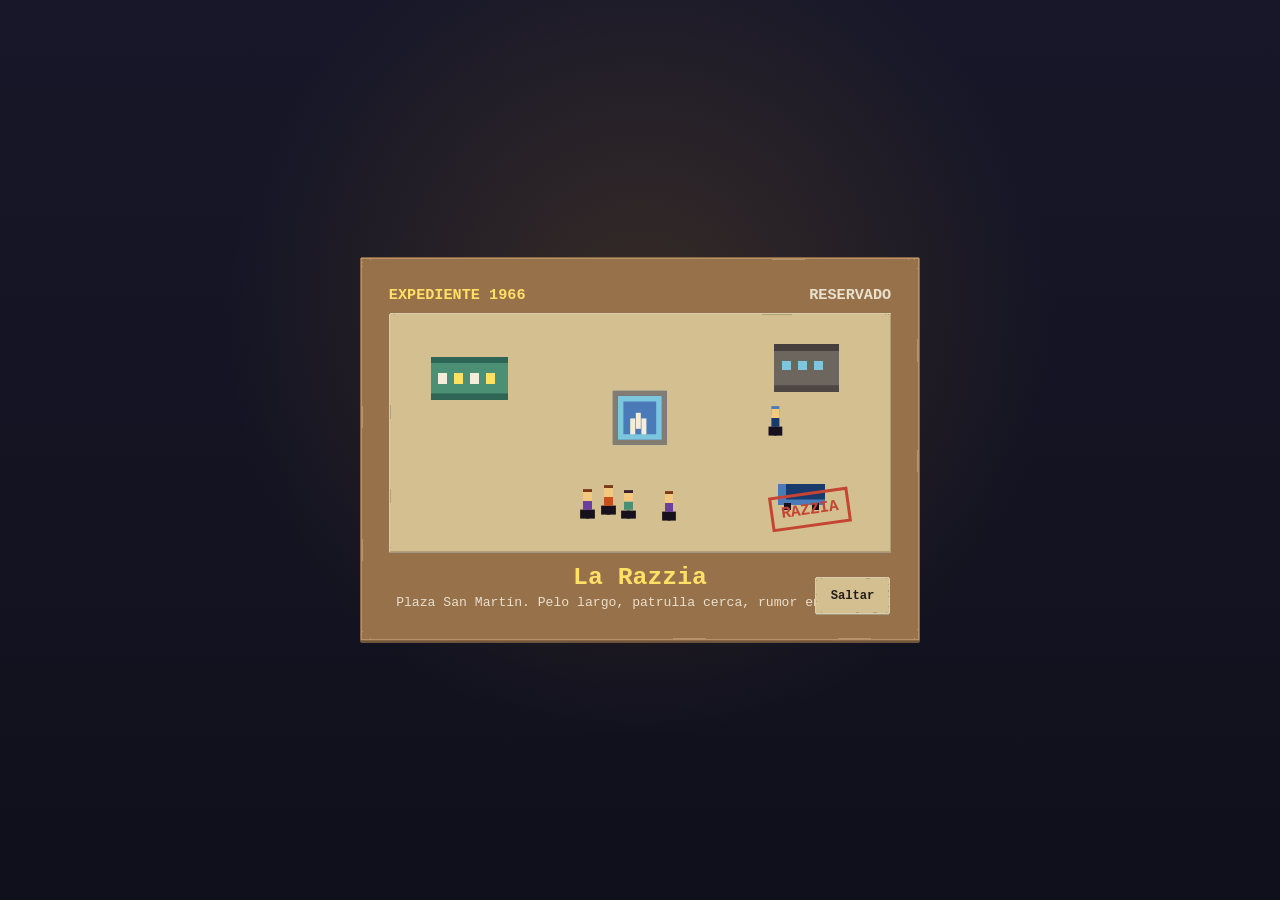
==== commit f235a86e: "Add pause flow and boot intro" ====
--- a/index.html
+++ b/index.html
@@ -102,7 +102,7 @@
     min-width: 0;
     min-height: 1.45rem;
     display: grid;
-    grid-template-columns: auto minmax(0, 1fr) auto;
+    grid-template-columns: auto minmax(0, 1fr) auto auto;
     align-items: center;
     gap: 0.35rem;
     padding: 0.08rem 0.3rem;
@@ -138,6 +138,27 @@
 
   .notoriety-row.is-hot .notoriety-value {
     color: var(--danger);
+  }
+
+  .pause-button {
+    min-width: 2.65rem;
+    min-height: 2.65rem;
+    padding: 0.1rem 0.25rem;
+    border: 10px solid transparent;
+    border-image: var(--ui-yellow) 16 fill / 10px / 0 stretch;
+    background: transparent;
+    color: #211911;
+    font-size: 0.78rem;
+    line-height: 1;
+  }
+
+  .pause-button.is-resume {
+    border-image-source: var(--ui-green);
+    color: #fff;
+  }
+
+  .pause-button[hidden] {
+    display: none;
   }
 
   .brand {
@@ -584,6 +605,330 @@
     font-size: 0.76rem;
   }
 
+  .pause-modal {
+    width: min(100%, 22rem);
+  }
+
+  .pause-stats {
+    display: grid;
+    grid-template-columns: repeat(2, minmax(0, 1fr));
+    gap: 0.35rem;
+    margin: 0.55rem 0;
+    color: #f5edd8;
+    font-size: 0.74rem;
+    text-align: left;
+  }
+
+  .pause-stat {
+    padding: 0.35rem 0.45rem;
+    background: rgba(245,237,216,0.08);
+    border-left: 0.22rem solid #e8a030;
+  }
+
+  .pause-objective {
+    grid-column: 1 / -1;
+  }
+
+  .pause-hint {
+    color: #cfc2ae;
+    font-size: 0.7rem;
+  }
+
+  .boot-intro {
+    position: fixed;
+    inset: 0;
+    z-index: 20;
+    display: grid;
+    place-items: center;
+    padding: clamp(0.75rem, 2.5vmin, 1.5rem);
+    background:
+      radial-gradient(circle at 50% 36%, rgba(232,160,48,0.16), transparent 26rem),
+      linear-gradient(180deg, #171729, #10101c);
+    color: #f5edd8;
+    font-family: "Courier New", Courier, monospace;
+  }
+
+  .boot-intro[hidden] {
+    display: none;
+  }
+
+  .intro-card {
+    width: min(100%, 35rem);
+    position: relative;
+    overflow: hidden;
+    padding: 0.8rem;
+    background: rgba(26, 26, 46, 0.96);
+    border: 16px solid transparent;
+    border-image: var(--ui-brown) 16 fill / 16px / 0 stretch;
+    image-rendering: pixelated;
+  }
+
+  .intro-file {
+    display: flex;
+    align-items: center;
+    justify-content: space-between;
+    gap: 0.75rem;
+    margin-bottom: 0.6rem;
+    color: #ffe066;
+    font-size: clamp(0.72rem, 2.6vw, 0.95rem);
+    font-weight: 700;
+    letter-spacing: 0;
+  }
+
+  .intro-file span:last-child {
+    color: #e9e0ce;
+  }
+
+  .intro-scene {
+    height: clamp(11rem, 42vw, 15rem);
+    position: relative;
+    overflow: hidden;
+    background:
+      linear-gradient(90deg, transparent 0 42%, #c8b878 42% 58%, transparent 58%),
+      linear-gradient(0deg, transparent 0 47%, #d4b483 47% 58%, transparent 58%),
+      repeating-linear-gradient(90deg, rgba(255,255,255,0.05) 0 0.5rem, transparent 0.5rem 1rem),
+      #5a8a3c;
+    border: 8px solid transparent;
+    border-image: var(--ui-tan) 16 fill / 8px / 0 stretch;
+  }
+
+  .intro-scene::before {
+    content: "";
+    position: absolute;
+    inset: 0;
+    background: linear-gradient(90deg, transparent, rgba(245,237,216,0.28), transparent);
+    transform: translateX(-110%);
+    animation: intro-scan 4.8s steps(18, end) forwards;
+  }
+
+  .intro-station,
+  .intro-kiosk,
+  .intro-fountain,
+  .intro-car,
+  .intro-hippie,
+  .intro-cop,
+  .intro-crowd,
+  .intro-stamp {
+    position: absolute;
+    display: block;
+  }
+
+  .intro-station {
+    right: 9%;
+    top: 10%;
+    width: 4.1rem;
+    height: 3rem;
+    background: #6c665f;
+    border-top: 0.45rem solid #463f3d;
+    box-shadow: inset 0 -0.42rem 0 #4e4744;
+  }
+
+  .intro-station::before {
+    content: "";
+    position: absolute;
+    left: 0.5rem;
+    top: 0.65rem;
+    width: 0.55rem;
+    height: 0.55rem;
+    background: #7cc6de;
+    box-shadow: 1rem 0 0 #7cc6de, 2rem 0 0 #7cc6de;
+  }
+
+  .intro-kiosk {
+    left: 7%;
+    top: 16%;
+    width: 4.8rem;
+    height: 2.65rem;
+    background: #4b8f75;
+    border-top: 0.42rem solid #2e6555;
+    box-shadow: inset 0 -0.4rem 0 #2e6555;
+  }
+
+  .intro-kiosk::before {
+    content: "";
+    position: absolute;
+    left: 0.45rem;
+    top: 0.58rem;
+    width: 0.58rem;
+    height: 0.7rem;
+    background: #f5edd8;
+    box-shadow: 1rem 0 0 #ffe066, 2rem 0 0 #f5edd8, 3rem 0 0 #ffe066;
+  }
+
+  .intro-fountain {
+    left: 50%;
+    top: 43%;
+    width: 3.4rem;
+    height: 3.4rem;
+    transform: translate(-50%, -50%);
+    background: #4a7ab8;
+    border: 0.35rem solid #837c72;
+    box-shadow: inset 0 0 0 0.35rem #7cc6de;
+  }
+
+  .intro-fountain::before {
+    content: "";
+    position: absolute;
+    left: 1.1rem;
+    top: 1.05rem;
+    width: 0.35rem;
+    height: 1rem;
+    background: #f5edd8;
+    box-shadow: -0.35rem 0.35rem 0 #f5edd8, 0.35rem 0.35rem 0 #f5edd8;
+  }
+
+  .intro-car {
+    right: 12%;
+    bottom: 18%;
+    width: 2.9rem;
+    height: 1.35rem;
+    background: #1a3a6e;
+    box-shadow: inset 0.5rem -0.35rem 0 #4a7ab8;
+    animation: intro-siren 0.65s steps(2, end) infinite;
+  }
+
+  .intro-car::before,
+  .intro-car::after {
+    content: "";
+    position: absolute;
+    bottom: -0.32rem;
+    width: 0.45rem;
+    height: 0.45rem;
+    background: #17111d;
+  }
+
+  .intro-car::before { left: 0.35rem; }
+  .intro-car::after { right: 0.35rem; }
+
+  .intro-hippie,
+  .intro-cop,
+  .intro-crowd span {
+    width: 0.55rem;
+    height: 0.55rem;
+    background: #f5c880;
+    box-shadow:
+      0 0.55rem 0 #6b3fa0,
+      -0.18rem 1.1rem 0 #17111d,
+      0.18rem 1.1rem 0 #17111d,
+      0 -0.18rem 0 #7a3a1a;
+  }
+
+  .intro-hippie {
+    left: 9%;
+    bottom: 19%;
+    animation: intro-walk 4.8s steps(16, end) forwards;
+  }
+
+  .intro-cop {
+    right: 16%;
+    top: 39%;
+    box-shadow:
+      0 0.55rem 0 #1a3a6e,
+      -0.18rem 1.1rem 0 #17111d,
+      0.18rem 1.1rem 0 #17111d,
+      0 -0.18rem 0 #4a7ab8;
+    animation: intro-cop-look 4.8s steps(8, end) forwards;
+  }
+
+  .intro-crowd {
+    left: 42%;
+    bottom: 20%;
+    opacity: 0;
+    animation: intro-crowd 4.8s steps(3, end) forwards;
+  }
+
+  .intro-crowd span {
+    position: absolute;
+    background: #f5c880;
+  }
+
+  .intro-crowd span:nth-child(1) { left: -1.1rem; bottom: 0; }
+  .intro-crowd span:nth-child(2) { left: 0.2rem; bottom: 0.25rem; box-shadow: 0 0.55rem 0 #c8501a, -0.18rem 1.1rem 0 #17111d, 0.18rem 1.1rem 0 #17111d, 0 -0.18rem 0 #7a3a1a; }
+  .intro-crowd span:nth-child(3) { left: 1.45rem; bottom: -0.05rem; box-shadow: 0 0.55rem 0 #4b8f75, -0.18rem 1.1rem 0 #17111d, 0.18rem 1.1rem 0 #17111d, 0 -0.18rem 0 #38202c; }
+
+  .intro-stamp {
+    right: 7%;
+    bottom: 8%;
+    padding: 0.35rem 0.5rem;
+    border: 0.2rem solid #c64532;
+    color: #c64532;
+    font-weight: 700;
+    transform: rotate(-8deg) scale(0.2);
+    opacity: 0;
+    animation: intro-stamp 4.8s steps(5, end) forwards;
+  }
+
+  .intro-title {
+    margin-top: 0.6rem;
+    color: #ffe066;
+    font-size: clamp(1rem, 4.5vw, 1.55rem);
+    font-weight: 700;
+    text-align: center;
+  }
+
+  .intro-caption {
+    min-height: 1.2rem;
+    margin-top: 0.25rem;
+    color: #e9e0ce;
+    font-size: clamp(0.68rem, 2.4vw, 0.82rem);
+    text-align: center;
+  }
+
+  .intro-skip {
+    position: absolute;
+    right: 0.85rem;
+    bottom: 0.75rem;
+    min-height: 2.35rem;
+    border: 10px solid transparent;
+    border-image: var(--ui-tan) 16 fill / 10px / 0 stretch;
+    background: transparent;
+    color: #241c19;
+    font-size: 0.76rem;
+  }
+
+  @keyframes intro-scan {
+    0% { transform: translateX(-110%); }
+    76% { transform: translateX(110%); }
+    100% { transform: translateX(110%); }
+  }
+
+  @keyframes intro-walk {
+    0% { transform: translateX(0); }
+    55% { transform: translateX(12rem); }
+    100% { transform: translateX(14rem); }
+  }
+
+  @keyframes intro-cop-look {
+    0%, 50% { transform: translateX(0); }
+    72%, 100% { transform: translateX(-1.6rem); }
+  }
+
+  @keyframes intro-crowd {
+    0%, 46% { opacity: 0; }
+    58%, 100% { opacity: 1; }
+  }
+
+  @keyframes intro-siren {
+    0% { box-shadow: inset 0.5rem -0.35rem 0 #4a7ab8, 0 -0.35rem 0 #c64532; }
+    100% { box-shadow: inset 0.5rem -0.35rem 0 #4a7ab8, 0 -0.35rem 0 #ffe066; }
+  }
+
+  @keyframes intro-stamp {
+    0%, 70% { opacity: 0; transform: rotate(-8deg) scale(0.2); }
+    84%, 100% { opacity: 1; transform: rotate(-8deg) scale(1); }
+  }
+
+  @media (prefers-reduced-motion: reduce) {
+    .intro-scene::before,
+    .intro-car,
+    .intro-hippie,
+    .intro-cop,
+    .intro-crowd,
+    .intro-stamp {
+      animation: none;
+    }
+  }
+
   .menu-quote {
     padding: 0.45rem 0.55rem;
     background: rgba(245, 237, 216, 0.08);
@@ -929,6 +1274,69 @@
       gap: 0.25rem;
       padding: 0.05rem 0.22rem;
       font-size: 0.62rem;
+    }
+
+    .pause-button {
+      min-width: 2.35rem;
+      min-height: 2.35rem;
+      font-size: 0.68rem;
+    }
+
+    .pause-modal {
+      padding: 0.34rem;
+    }
+
+    .pause-modal h2 {
+      margin-bottom: 0.16rem;
+      font-size: 1rem;
+    }
+
+    .pause-hint {
+      display: none;
+    }
+
+    .pause-stats {
+      grid-template-columns: repeat(2, minmax(0, 1fr));
+      gap: 0.2rem;
+      margin: 0.22rem 0;
+      font-size: 0.58rem;
+    }
+
+    .pause-stat {
+      padding: 0.18rem 0.28rem;
+      line-height: 1.15;
+    }
+
+    .pause-objective {
+      grid-column: 1 / -1;
+    }
+
+    .pause-modal .actions {
+      gap: 0.18rem;
+      margin-top: 0.2rem;
+    }
+
+    .pause-modal .primary,
+    .pause-modal .secondary,
+    .pause-modal .tertiary {
+      flex: 1 1 0;
+      min-height: 1.75rem;
+      padding: 0.16rem 0.18rem;
+      font-size: 0.56rem;
+    }
+
+    .intro-card {
+      padding: 0.55rem;
+    }
+
+    .intro-scene {
+      height: 10.4rem;
+    }
+
+    .intro-skip {
+      position: static;
+      width: 100%;
+      margin-top: 0.45rem;
     }
 
     .notoriety-track {
@@ -1032,6 +1440,7 @@
       <span class="notoriety-label"><span class="hud-icon" data-sprite="rumor" aria-hidden="true"></span><span id="notoriety-label">Rumor</span></span>
       <span class="notoriety-track" aria-hidden="true"><span id="notoriety-fill" class="notoriety-fill"></span></span>
       <span id="notoriety-value" class="notoriety-value">0%</span>
+      <button id="pause-button" class="pause-button" type="button" data-action="pause" aria-label="Pausar juego" hidden>II</button>
     </div>
   </section>
 
@@ -1052,6 +1461,7 @@
     <button id="control-mode" class="mode-chip" type="button" aria-label="Alternar modo de control">Tap</button>
   </section>
 </main>
+<div id="intro-overlay" class="boot-intro" hidden></div>
 
 <script>
 (() => {
@@ -1060,7 +1470,9 @@
   const canvas = document.getElementById("gc");
   const ctx = canvas.getContext("2d");
   const overlay = document.getElementById("overlay");
+  const introOverlay = document.getElementById("intro-overlay");
   const controlModeButton = document.getElementById("control-mode");
+  const pauseButton = document.getElementById("pause-button");
   const dpadButtons = [...document.querySelectorAll("[data-dir]")];
   const hud = {
     round: document.querySelector("#round-ui .hud-value"),
@@ -1091,6 +1503,7 @@
   const SURVIVAL_SCORE_KEY = "razzia_survival_scores";
   const CONVOCATORIA_SCORE_KEY = "razzia_convocatoria_scores";
   const ARCHIVE_KEY = "razzia_archive";
+  const INTRO_SESSION_KEY = "razzia_intro_seen";
   ctx.imageSmoothingEnabled = false;
 
   const ART_PATHS = {
@@ -2136,6 +2549,8 @@
   let blockedTiles = new Set();
   let rafId = null;
   let lastTime = 0;
+  let introTimer = null;
+  let introActive = false;
 
   function rebuildBlockedTiles() {
     blockedTiles = new Set();
@@ -2246,6 +2661,7 @@
     spawnPowerUp();
     spawnPowerUp();
     hideOverlay();
+    updatePauseButton();
     showMsg(objectiveText(cfg));
     updateHud();
     draw();
@@ -2304,6 +2720,51 @@
     } else {
       rafId = null;
     }
+  }
+
+  function togglePause() {
+    if (game.mode === "playing") {
+      pauseGame();
+    } else if (game.mode === "paused") {
+      resumeGame();
+    }
+  }
+
+  function pauseGame() {
+    if (game.mode !== "playing") return;
+    game.mode = "paused";
+    clearInput();
+    if (rafId) {
+      cancelAnimationFrame(rafId);
+      rafId = null;
+    }
+    updatePauseButton();
+    showPauseOverlay();
+  }
+
+  function resumeGame() {
+    if (game.mode !== "paused") return;
+    hideOverlay();
+    game.mode = "playing";
+    clearInput();
+    updatePauseButton();
+    startLoop();
+  }
+
+  function clearInput() {
+    input.keys.clear();
+    input.dpad.dir = "";
+    input.dpad.x = 0;
+    input.dpad.y = 0;
+    for (const button of dpadButtons) button.classList.remove("is-held");
+  }
+
+  function updatePauseButton() {
+    const visible = game.mode === "playing" || game.mode === "paused";
+    pauseButton.hidden = !visible;
+    pauseButton.classList.toggle("is-resume", game.mode === "paused");
+    pauseButton.textContent = game.mode === "paused" ? ">" : "II";
+    pauseButton.setAttribute("aria-label", game.mode === "paused" ? "Reanudar juego" : "Pausar juego");
   }
 
   function update(dt) {
@@ -4620,8 +5081,80 @@
     game.msgKind = kind;
   }
 
+  function startIntroOrMenu() {
+    if (introWasSeen() || prefersReducedMotion()) {
+      markIntroSeen();
+      showMenu();
+      return;
+    }
+    showIntro();
+  }
+
+  function showIntro() {
+    game.mode = "intro";
+    clearInput();
+    hideOverlay();
+    updatePauseButton();
+    document.body.dataset.runMode = "intro";
+    introActive = true;
+    introOverlay.hidden = false;
+    introOverlay.innerHTML = `
+      <div class="intro-card" role="dialog" aria-modal="true" aria-label="Intro La Razzia">
+        <div class="intro-file"><span>EXPEDIENTE 1966</span><span>RESERVADO</span></div>
+        <div class="intro-scene" aria-hidden="true">
+          <span class="intro-kiosk"></span>
+          <span class="intro-station"></span>
+          <span class="intro-fountain"></span>
+          <span class="intro-car"></span>
+          <span class="intro-cop"></span>
+          <span class="intro-hippie"></span>
+          <span class="intro-crowd"><span></span><span></span><span></span></span>
+          <span class="intro-stamp">RAZZIA</span>
+        </div>
+        <div class="intro-title">La Razzia</div>
+        <div class="intro-caption">Plaza San Martín. Pelo largo, patrulla cerca, rumor en marcha.</div>
+        <button class="intro-skip" type="button" data-intro-action="skip">Saltar</button>
+      </div>
+    `;
+    clearTimeout(introTimer);
+    introTimer = window.setTimeout(() => finishIntro(), 4800);
+  }
+
+  function finishIntro() {
+    if (!introActive && introOverlay.hidden) return;
+    clearTimeout(introTimer);
+    introTimer = null;
+    introActive = false;
+    markIntroSeen();
+    introOverlay.hidden = true;
+    introOverlay.innerHTML = "";
+    showMenu();
+  }
+
+  function introWasSeen() {
+    try {
+      return sessionStorage.getItem(INTRO_SESSION_KEY) === "1";
+    } catch (error) {
+      return false;
+    }
+  }
+
+  function markIntroSeen() {
+    try {
+      sessionStorage.setItem(INTRO_SESSION_KEY, "1");
+    } catch (error) {
+      // Session storage can be unavailable in private or embedded contexts.
+    }
+  }
+
+  function prefersReducedMotion() {
+    return window.matchMedia && window.matchMedia("(prefers-reduced-motion: reduce)").matches;
+  }
+
   function showMenu() {
     game.mode = "menu";
+    clearInput();
+    updatePauseButton();
     document.body.dataset.runMode = "menu";
     overlay.hidden = false;
     overlay.innerHTML = `
@@ -4673,6 +5206,7 @@
   function showStory(nextRound) {
     const cfg = ROUND_CONFIGS[nextRound];
     const quote = PUJOL_QUOTES[cfg.quote];
+    updatePauseButton();
     overlay.hidden = false;
     overlay.innerHTML = `
       <div class="modal">
@@ -4696,6 +5230,7 @@
         ? "Otra convocatoria"
         : "Jugar de nuevo";
     const modeName = modeLabel(game.runMode);
+    updatePauseButton();
     overlay.hidden = false;
     overlay.innerHTML = `
       <div class="modal">
@@ -4711,6 +5246,31 @@
       </div>
     `;
     applyPixelIcons(overlay);
+  }
+
+  function showPauseOverlay() {
+    const cfg = currentConfig();
+    overlay.hidden = false;
+    overlay.innerHTML = `
+      <div class="modal pause-modal" role="dialog" aria-modal="true" aria-labelledby="pause-title">
+        <h2 id="pause-title">Pausa</h2>
+        <p class="pause-hint">El juego queda congelado. P o Escape para volver.</p>
+        <div class="pause-stats">
+          <div class="pause-stat">Modo<br><strong>${escapeHtml(modeLabel(game.runMode))}</strong></div>
+          <div class="pause-stat">Puntos<br><strong>${game.score}</strong></div>
+          <div class="pause-stat">Tiempo<br><strong>${Math.floor(game.totalTime)}s</strong></div>
+          <div class="pause-stat">Hippies<br><strong>${game.hippiesTotal}</strong></div>
+          <div class="pause-stat pause-objective">Objetivo<br><strong>${escapeHtml(objectiveProgressText(cfg))}</strong></div>
+        </div>
+        <div class="actions">
+          <button class="primary" type="button" data-action="resume">Reanudar</button>
+          <button class="secondary" type="button" data-action="restart">Reiniciar</button>
+          <button class="tertiary" type="button" data-action="menu">Menú</button>
+        </div>
+      </div>
+    `;
+    const resume = overlay.querySelector("[data-action='resume']");
+    if (resume) resume.focus({ preventScroll: true });
   }
 
   function hideOverlay() {
@@ -4958,23 +5518,59 @@
     const button = e.target.closest("button[data-action]");
     if (!button) return;
     const action = button.dataset.action;
+    if (action === "resume") resumeGame();
+    if (action === "restart") resetGame(game.runMode || "story");
     if (action === "start") resetGame(button.dataset.mode || game.runMode || "story");
     if (action === "continue") setupRound(Number(button.dataset.round));
     if (action === "menu") showMenu();
   });
 
+  introOverlay.addEventListener("click", (e) => {
+    if (e.target.closest("[data-intro-action='skip']")) finishIntro();
+  });
+
   canvas.addEventListener("pointerdown", handlePointer);
+
+  pauseButton.addEventListener("click", () => {
+    togglePause();
+  });
 
   window.addEventListener("keydown", (e) => {
     const key = e.key.toLowerCase();
+    if (introActive && ["enter", " ", "escape"].includes(key)) {
+      e.preventDefault();
+      finishIntro();
+      return;
+    }
+    if (key === "p" && (game.mode === "playing" || game.mode === "paused")) {
+      e.preventDefault();
+      togglePause();
+      return;
+    }
+    if (key === "escape") {
+      if (game.mode === "playing") {
+        e.preventDefault();
+        pauseGame();
+        return;
+      }
+      if (game.mode === "paused") {
+        e.preventDefault();
+        resumeGame();
+        return;
+      }
+    }
     if (["arrowup", "arrowdown", "arrowleft", "arrowright", "w", "a", "s", "d"].includes(key)) {
       if (game.mode === "playing") e.preventDefault();
-      input.keys.add(key);
+      if (game.mode === "playing") input.keys.add(key);
     }
   });
 
   window.addEventListener("keyup", (e) => {
     input.keys.delete(e.key.toLowerCase());
+  });
+
+  document.addEventListener("visibilitychange", () => {
+    if (document.visibilityState === "hidden" && game.mode === "playing") pauseGame();
   });
 
   for (const button of dpadButtons) {
@@ -5012,7 +5608,7 @@
 
   rebuildBlockedTiles();
   applyPixelIcons();
-  showMenu();
+  startIntroOrMenu();
   loadArtAssets();
 })();
 </script>
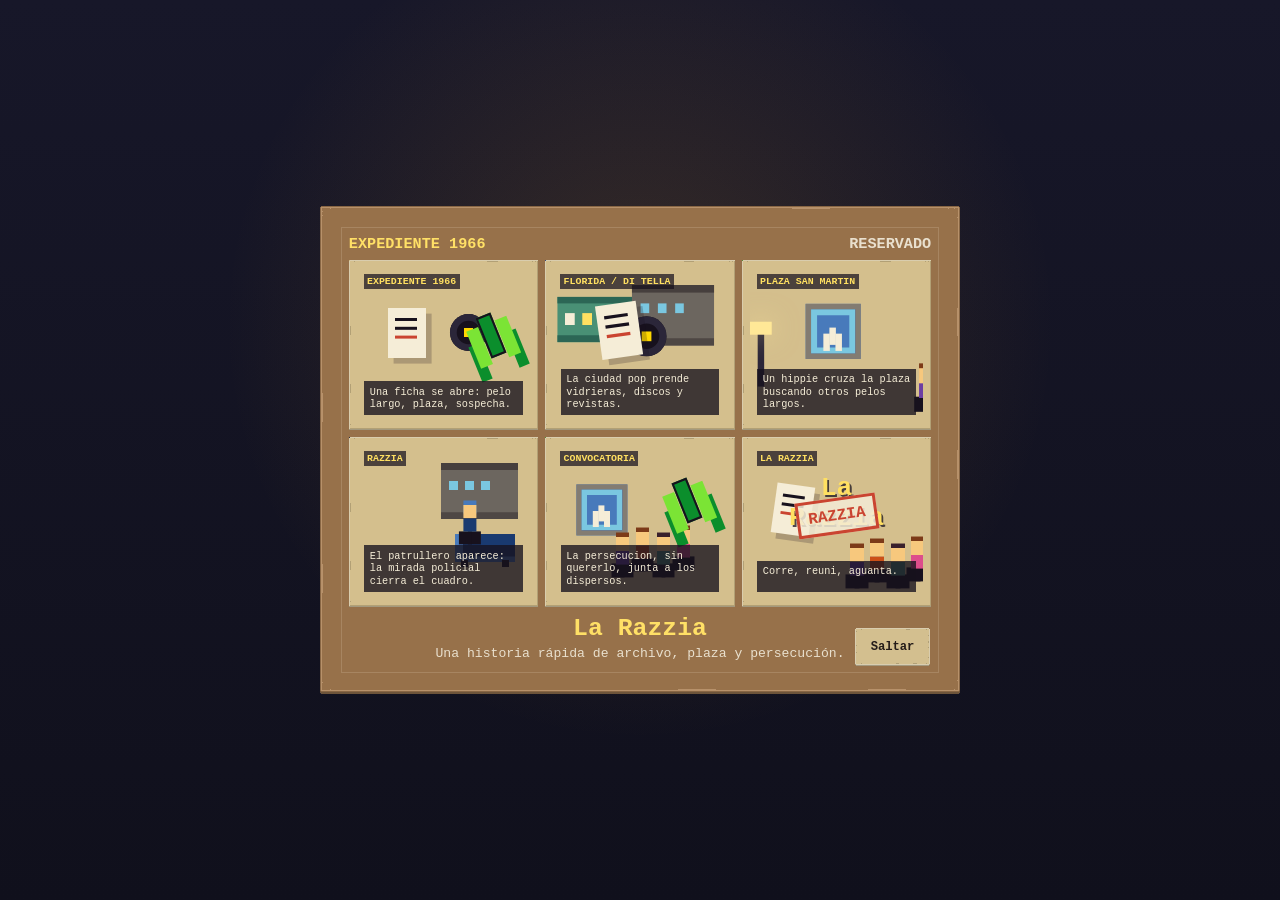
==== commit f8653dd8: "Add comic intro and expand world" ====
--- a/index.html
+++ b/index.html
@@ -653,7 +653,7 @@
   }
 
   .intro-card {
-    width: min(100%, 35rem);
+    width: min(100%, 40rem);
     position: relative;
     overflow: hidden;
     padding: 0.8rem;
@@ -663,12 +663,20 @@
     image-rendering: pixelated;
   }
 
+  .intro-card::before {
+    content: "";
+    position: absolute;
+    inset: 0.3rem;
+    border: 1px solid rgba(245,237,216,0.16);
+    pointer-events: none;
+  }
+
   .intro-file {
     display: flex;
     align-items: center;
     justify-content: space-between;
     gap: 0.75rem;
-    margin-bottom: 0.6rem;
+    margin-bottom: 0.45rem;
     color: #ffe066;
     font-size: clamp(0.72rem, 2.6vw, 0.95rem);
     font-weight: 700;
@@ -679,10 +687,19 @@
     color: #e9e0ce;
   }
 
-  .intro-scene {
-    height: clamp(11rem, 42vw, 15rem);
+  .intro-strip {
+    display: grid;
+    grid-template-columns: repeat(3, minmax(0, 1fr));
+    gap: 0.45rem;
+  }
+
+  .intro-beat {
+    min-height: clamp(7.8rem, 23vw, 10.6rem);
     position: relative;
     overflow: hidden;
+    padding: 0.42rem;
+    opacity: 0.36;
+    filter: saturate(0.62) brightness(0.82);
     background:
       linear-gradient(90deg, transparent 0 42%, #c8b878 42% 58%, transparent 58%),
       linear-gradient(0deg, transparent 0 47%, #d4b483 47% 58%, transparent 58%),
@@ -690,40 +707,92 @@
       #5a8a3c;
     border: 8px solid transparent;
     border-image: var(--ui-tan) 16 fill / 8px / 0 stretch;
-  }
-
-  .intro-scene::before {
+    animation: intro-panel 6.2s steps(1, end) forwards;
+    animation-delay: var(--beat-delay);
+  }
+
+  .intro-beat::before {
     content: "";
     position: absolute;
     inset: 0;
-    background: linear-gradient(90deg, transparent, rgba(245,237,216,0.28), transparent);
+    background:
+      linear-gradient(90deg, transparent, rgba(245,237,216,0.28), transparent),
+      repeating-linear-gradient(0deg, rgba(23,17,29,0.04) 0 2px, transparent 2px 4px);
     transform: translateX(-110%);
-    animation: intro-scan 4.8s steps(18, end) forwards;
-  }
-
-  .intro-station,
+    animation: intro-scan 6.2s steps(22, end) forwards;
+    animation-delay: var(--scan-delay);
+  }
+
+  .intro-beat::after {
+    content: attr(data-label);
+    position: absolute;
+    left: 0.42rem;
+    top: 0.36rem;
+    z-index: 2;
+    padding: 0.12rem 0.22rem;
+    background: rgba(23,17,29,0.72);
+    color: #ffe066;
+    font-size: clamp(0.48rem, 1.5vw, 0.62rem);
+    font-weight: 700;
+  }
+
+  .intro-scene-stage,
+  .intro-caption-card,
+  .intro-stamp,
+  .intro-title-card {
+    position: absolute;
+    z-index: 1;
+  }
+
+  .intro-scene-stage {
+    inset: 0;
+    transform-origin: center;
+  }
+
+  .intro-beat:nth-child(2) .intro-scene-stage,
+  .intro-beat:nth-child(3) .intro-scene-stage {
+    animation: intro-pan 6.2s steps(9, end) forwards;
+    animation-delay: var(--pan-delay);
+  }
+
+  .intro-caption-card {
+    left: 0.45rem;
+    right: 0.45rem;
+    bottom: 0.42rem;
+    min-height: 1.95rem;
+    padding: 0.28rem 0.36rem;
+    background: rgba(23,17,29,0.78);
+    color: #f5edd8;
+    font-size: clamp(0.5rem, 1.7vw, 0.64rem);
+    line-height: 1.22;
+    text-align: left;
+  }
+
+  .intro-building,
   .intro-kiosk,
   .intro-fountain,
   .intro-car,
-  .intro-hippie,
-  .intro-cop,
+  .intro-person,
   .intro-crowd,
-  .intro-stamp {
+  .intro-paper,
+  .intro-record,
+  .intro-leaf,
+  .intro-lamp {
     position: absolute;
     display: block;
   }
 
-  .intro-station {
+  .intro-building {
     right: 9%;
     top: 10%;
-    width: 4.1rem;
-    height: 3rem;
+    width: 4.8rem;
+    height: 3.5rem;
     background: #6c665f;
     border-top: 0.45rem solid #463f3d;
     box-shadow: inset 0 -0.42rem 0 #4e4744;
   }
 
-  .intro-station::before {
+  .intro-building::before {
     content: "";
     position: absolute;
     left: 0.5rem;
@@ -758,8 +827,8 @@
   .intro-fountain {
     left: 50%;
     top: 43%;
-    width: 3.4rem;
-    height: 3.4rem;
+    width: 3.2rem;
+    height: 3.2rem;
     transform: translate(-50%, -50%);
     background: #4a7ab8;
     border: 0.35rem solid #837c72;
@@ -778,10 +847,10 @@
   }
 
   .intro-car {
-    right: 12%;
-    bottom: 18%;
-    width: 2.9rem;
-    height: 1.35rem;
+    right: 9%;
+    bottom: 24%;
+    width: 3.7rem;
+    height: 1.75rem;
     background: #1a3a6e;
     box-shadow: inset 0.5rem -0.35rem 0 #4a7ab8;
     animation: intro-siren 0.65s steps(2, end) infinite;
@@ -800,41 +869,42 @@
   .intro-car::before { left: 0.35rem; }
   .intro-car::after { right: 0.35rem; }
 
-  .intro-hippie,
-  .intro-cop,
+  .intro-person,
   .intro-crowd span {
-    width: 0.55rem;
-    height: 0.55rem;
+    width: 0.85rem;
+    height: 0.85rem;
     background: #f5c880;
     box-shadow:
-      0 0.55rem 0 #6b3fa0,
-      -0.18rem 1.1rem 0 #17111d,
-      0.18rem 1.1rem 0 #17111d,
-      0 -0.18rem 0 #7a3a1a;
-  }
-
-  .intro-hippie {
+      0 0.85rem 0 #6b3fa0,
+      -0.28rem 1.65rem 0 #17111d,
+      0.28rem 1.65rem 0 #17111d,
+      0 -0.28rem 0 #7a3a1a;
+  }
+
+  .intro-person.hippie {
     left: 9%;
-    bottom: 19%;
-    animation: intro-walk 4.8s steps(16, end) forwards;
-  }
-
-  .intro-cop {
+    bottom: 26%;
+    animation: intro-walk 6.2s steps(14, end) forwards;
+  }
+
+  .intro-person.cop {
     right: 16%;
     top: 39%;
     box-shadow:
-      0 0.55rem 0 #1a3a6e,
-      -0.18rem 1.1rem 0 #17111d,
-      0.18rem 1.1rem 0 #17111d,
-      0 -0.18rem 0 #4a7ab8;
-    animation: intro-cop-look 4.8s steps(8, end) forwards;
+      0 0.85rem 0 #1a3a6e,
+      -0.28rem 1.65rem 0 #17111d,
+      0.28rem 1.65rem 0 #17111d,
+      0 -0.28rem 0 #4a7ab8;
+    animation: intro-cop-look 6.2s steps(8, end) forwards;
   }
 
   .intro-crowd {
-    left: 42%;
-    bottom: 20%;
+    left: 36%;
+    bottom: 31%;
+    width: 6rem;
+    height: 4rem;
     opacity: 0;
-    animation: intro-crowd 4.8s steps(3, end) forwards;
+    animation: intro-crowd 6.2s steps(3, end) forwards;
   }
 
   .intro-crowd span {
@@ -842,24 +912,112 @@
     background: #f5c880;
   }
 
-  .intro-crowd span:nth-child(1) { left: -1.1rem; bottom: 0; }
-  .intro-crowd span:nth-child(2) { left: 0.2rem; bottom: 0.25rem; box-shadow: 0 0.55rem 0 #c8501a, -0.18rem 1.1rem 0 #17111d, 0.18rem 1.1rem 0 #17111d, 0 -0.18rem 0 #7a3a1a; }
-  .intro-crowd span:nth-child(3) { left: 1.45rem; bottom: -0.05rem; box-shadow: 0 0.55rem 0 #4b8f75, -0.18rem 1.1rem 0 #17111d, 0.18rem 1.1rem 0 #17111d, 0 -0.18rem 0 #38202c; }
+  .intro-crowd span:nth-child(1) { left: 0; bottom: 0; }
+  .intro-crowd span:nth-child(2) { left: 1.25rem; bottom: 0.35rem; box-shadow: 0 0.85rem 0 #c8501a, -0.28rem 1.65rem 0 #17111d, 0.28rem 1.65rem 0 #17111d, 0 -0.28rem 0 #7a3a1a; }
+  .intro-crowd span:nth-child(3) { left: 2.55rem; bottom: 0; box-shadow: 0 0.85rem 0 #4b8f75, -0.28rem 1.65rem 0 #17111d, 0.28rem 1.65rem 0 #17111d, 0 -0.28rem 0 #38202c; }
+  .intro-crowd span:nth-child(4) { left: 3.8rem; bottom: 0.45rem; box-shadow: 0 0.85rem 0 #d94f8a, -0.28rem 1.65rem 0 #17111d, 0.28rem 1.65rem 0 #17111d, 0 -0.28rem 0 #7a3a1a; }
+
+  .intro-paper {
+    left: 18%;
+    top: 26%;
+    width: 2.4rem;
+    height: 3.1rem;
+    background: #f5edd8;
+    box-shadow: 0.35rem 0.35rem 0 rgba(23,17,29,0.22);
+  }
+
+  .intro-paper::before {
+    content: "";
+    position: absolute;
+    left: 0.42rem;
+    top: 0.6rem;
+    width: 1.4rem;
+    height: 0.2rem;
+    background: #17111d;
+    box-shadow: 0 0.55rem 0 #17111d, 0 1.1rem 0 #c64532;
+  }
+
+  .intro-record {
+    left: 54%;
+    top: 30%;
+    width: 2.3rem;
+    height: 2.3rem;
+    border-radius: 50%;
+    background: #17111d;
+    box-shadow: inset 0 0 0 0.42rem #2b2638;
+  }
+
+  .intro-record::before {
+    content: "";
+    position: absolute;
+    left: 0.86rem;
+    top: 0.86rem;
+    width: 0.58rem;
+    height: 0.58rem;
+    background: #ffd700;
+  }
+
+  .intro-leaf {
+    right: 18%;
+    top: 30%;
+    width: 1rem;
+    height: 2.7rem;
+    background: #0f8d2e;
+    border: 0.18rem solid #17111d;
+    transform: rotate(-22deg);
+    box-shadow:
+      -0.95rem 0.45rem 0 -0.1rem #7ee33a,
+      0.95rem 0.45rem 0 -0.1rem #7ee33a,
+      -1.25rem 1.35rem 0 -0.16rem #0f8d2e,
+      1.25rem 1.35rem 0 -0.16rem #0f8d2e;
+  }
+
+  .intro-lamp {
+    left: 10%;
+    bottom: 24%;
+    width: 0.35rem;
+    height: 3.2rem;
+    background: #2b2638;
+  }
+
+  .intro-lamp::before {
+    content: "";
+    position: absolute;
+    left: -0.5rem;
+    top: -0.55rem;
+    width: 1.3rem;
+    height: 0.75rem;
+    background: #ffe89a;
+    box-shadow: 0 0 1.5rem rgba(255,232,154,0.55);
+  }
 
   .intro-stamp {
-    right: 7%;
-    bottom: 8%;
-    padding: 0.35rem 0.5rem;
-    border: 0.2rem solid #c64532;
+    left: 50%;
+    top: 46%;
+    z-index: 3;
+    padding: 0.38rem 0.55rem;
+    border: 0.22rem solid #c64532;
+    background: rgba(245,237,216,0.85);
     color: #c64532;
     font-weight: 700;
-    transform: rotate(-8deg) scale(0.2);
+    transform: translate(-50%, -50%) rotate(-8deg) scale(0.2);
     opacity: 0;
-    animation: intro-stamp 4.8s steps(5, end) forwards;
+    animation: intro-stamp 6.2s steps(5, end) forwards;
+  }
+
+  .intro-title-card {
+    left: 50%;
+    top: 38%;
+    transform: translate(-50%, -50%);
+    color: #ffe066;
+    font-size: clamp(1.2rem, 4vw, 1.65rem);
+    font-weight: 700;
+    text-align: center;
+    text-shadow: 0.12rem 0.12rem 0 rgba(23,17,29,0.75);
   }
 
   .intro-title {
-    margin-top: 0.6rem;
+    margin-top: 0.45rem;
     color: #ffe066;
     font-size: clamp(1rem, 4.5vw, 1.55rem);
     font-weight: 700;
@@ -886,6 +1044,45 @@
     font-size: 0.76rem;
   }
 
+  .intro-scene-file {
+    background:
+      linear-gradient(90deg, transparent 0 47%, rgba(198,69,50,0.25) 47% 49%, transparent 49%),
+      repeating-linear-gradient(0deg, rgba(23,17,29,0.07) 0 0.28rem, transparent 0.28rem 0.68rem),
+      #d2bf8a;
+  }
+
+  .intro-scene-florida {
+    background:
+      linear-gradient(90deg, #7a5230 0 20%, transparent 20% 38%, #6a2845 38% 56%, transparent 56% 70%, #394b7a 70%),
+      linear-gradient(0deg, #c8b878 0 33%, #5a8a3c 33%);
+  }
+
+  .intro-scene-walk {
+    background:
+      linear-gradient(90deg, transparent 0 42%, #c8b878 42% 58%, transparent 58%),
+      linear-gradient(0deg, transparent 0 47%, #d4b483 47% 58%, transparent 58%),
+      #5a8a3c;
+  }
+
+  .intro-scene-patrol {
+    background:
+      linear-gradient(0deg, #303040 0 32%, #c8b878 32% 48%, #536f3c 48%),
+      #536f3c;
+  }
+
+  .intro-scene-crowd {
+    background:
+      radial-gradient(circle at 48% 46%, rgba(255,232,154,0.24), transparent 32%),
+      linear-gradient(90deg, transparent 0 42%, #c8b878 42% 58%, transparent 58%),
+      #5a8a3c;
+  }
+
+  .intro-scene-stamp {
+    background:
+      repeating-linear-gradient(0deg, rgba(23,17,29,0.08) 0 0.4rem, transparent 0.4rem 0.8rem),
+      #d2bf8a;
+  }
+
   @keyframes intro-scan {
     0% { transform: translateX(-110%); }
     76% { transform: translateX(110%); }
@@ -894,8 +1091,8 @@
 
   @keyframes intro-walk {
     0% { transform: translateX(0); }
-    55% { transform: translateX(12rem); }
-    100% { transform: translateX(14rem); }
+    55% { transform: translateX(7.8rem); }
+    100% { transform: translateX(9.4rem); }
   }
 
   @keyframes intro-cop-look {
@@ -904,8 +1101,8 @@
   }
 
   @keyframes intro-crowd {
-    0%, 46% { opacity: 0; }
-    58%, 100% { opacity: 1; }
+    0%, 34% { opacity: 0; transform: translateY(0.8rem); }
+    50%, 100% { opacity: 1; transform: translateY(0); }
   }
 
   @keyframes intro-siren {
@@ -914,15 +1111,28 @@
   }
 
   @keyframes intro-stamp {
-    0%, 70% { opacity: 0; transform: rotate(-8deg) scale(0.2); }
-    84%, 100% { opacity: 1; transform: rotate(-8deg) scale(1); }
+    0%, 70% { opacity: 0; transform: translate(-50%, -50%) rotate(-8deg) scale(0.2); }
+    82% { opacity: 1; transform: translate(-50%, -50%) rotate(-8deg) scale(1.15); }
+    88% { opacity: 1; transform: translate(calc(-50% + 0.12rem), -50%) rotate(-8deg) scale(1); }
+    94%, 100% { opacity: 1; transform: translate(-50%, -50%) rotate(-8deg) scale(1); }
+  }
+
+  @keyframes intro-panel {
+    0%, 8% { opacity: 1; filter: saturate(0.92) brightness(0.92); transform: scale(0.985); }
+    12%, 100% { opacity: 1; filter: saturate(1.04) brightness(1); transform: scale(1); }
+  }
+
+  @keyframes intro-pan {
+    0% { transform: scale(1) translate(0, 0); }
+    100% { transform: scale(1.08) translate(-2%, -1%); }
   }
 
   @media (prefers-reduced-motion: reduce) {
-    .intro-scene::before,
+    .intro-beat,
+    .intro-beat::before,
+    .intro-scene-stage,
     .intro-car,
-    .intro-hippie,
-    .intro-cop,
+    .intro-person,
     .intro-crowd,
     .intro-stamp {
       animation: none;
@@ -1329,8 +1539,23 @@
       padding: 0.55rem;
     }
 
-    .intro-scene {
-      height: 10.4rem;
+    .intro-strip {
+      grid-template-columns: repeat(2, minmax(0, 1fr));
+      gap: 0.28rem;
+    }
+
+    .intro-beat {
+      min-height: 5.9rem;
+      padding: 0.25rem;
+    }
+
+    .intro-caption-card {
+      left: 0.28rem;
+      right: 0.28rem;
+      bottom: 0.28rem;
+      min-height: 1.55rem;
+      padding: 0.18rem 0.24rem;
+      font-size: 0.48rem;
     }
 
     .intro-skip {
@@ -1385,20 +1610,21 @@
     }
 
     .mode-card {
-      grid-template-columns: auto minmax(0, 1fr);
+      grid-template-columns: 1fr;
       grid-template-rows: auto;
       gap: 0.18rem;
+      text-align: center;
+      justify-items: center;
     }
 
     .mode-card .menu-pixel-icon {
-      grid-row: auto;
-      width: 0.86rem;
-      height: 0.86rem;
+      display: none;
     }
 
     .mode-card strong {
-      font-size: 0.62rem;
-      line-height: 1;
+      font-size: 0.58rem;
+      line-height: 1.05;
+      overflow-wrap: normal;
     }
 
     .menu-archive {
@@ -1492,8 +1718,8 @@
 
   const VIEW_W = 540;
   const VIEW_H = 380;
-  const WORLD_W = 1200;
-  const WORLD_H = 820;
+  const WORLD_W = 1600;
+  const WORLD_H = 1100;
   const W = VIEW_W;
   const H = VIEW_H;
   const TILE = 20;
@@ -1504,6 +1730,7 @@
   const CONVOCATORIA_SCORE_KEY = "razzia_convocatoria_scores";
   const ARCHIVE_KEY = "razzia_archive";
   const INTRO_SESSION_KEY = "razzia_intro_seen";
+  const INTRO_DURATION = 6200;
   ctx.imageSmoothingEnabled = false;
 
   const ART_PATHS = {
@@ -1767,24 +1994,31 @@
   const NPC_ROUTES = {
     bohemian: [
       [{ x: 6, y: 14 }, { x: 13, y: 12 }, { x: 19, y: 15 }, { x: 11, y: 18 }],
-      [{ x: 26, y: 18 }, { x: 34, y: 18 }, { x: 38, y: 23 }, { x: 28, y: 24 }]
+      [{ x: 26, y: 18 }, { x: 34, y: 18 }, { x: 38, y: 23 }, { x: 28, y: 24 }],
+      [{ x: 58, y: 15 }, { x: 64, y: 15 }, { x: 70, y: 23 }, { x: 62, y: 29 }]
     ],
     journalist: [
       [{ x: 7, y: 8 }, { x: 13, y: 9 }, { x: 22, y: 8 }, { x: 30, y: 10 }],
-      [{ x: 31, y: 9 }, { x: 31, y: 18 }, { x: 24, y: 23 }, { x: 14, y: 24 }]
+      [{ x: 31, y: 9 }, { x: 31, y: 18 }, { x: 24, y: 23 }, { x: 14, y: 24 }],
+      [{ x: 63, y: 14 }, { x: 70, y: 18 }, { x: 72, y: 28 }, { x: 63, y: 30 }]
     ],
     musician: [
       [{ x: 16, y: 25 }, { x: 20, y: 30 }, { x: 27, y: 31 }, { x: 22, y: 24 }],
       [{ x: 47, y: 22 }, { x: 51, y: 25 }, { x: 49, y: 30 }, { x: 43, y: 27 }],
-      [{ x: 26, y: 35 }, { x: 33, y: 36 }, { x: 37, y: 38 }, { x: 29, y: 39 }]
+      [{ x: 26, y: 35 }, { x: 33, y: 36 }, { x: 37, y: 38 }, { x: 29, y: 39 }],
+      [{ x: 12, y: 46 }, { x: 18, y: 48 }, { x: 25, y: 46 }, { x: 20, y: 44 }],
+      [{ x: 60, y: 44 }, { x: 66, y: 48 }, { x: 72, y: 45 }, { x: 64, y: 40 }]
     ],
     executive: [
       [{ x: 31, y: 9 }, { x: 39, y: 9 }, { x: 39, y: 23 }, { x: 31, y: 23 }],
-      [{ x: 4, y: 24 }, { x: 16, y: 24 }, { x: 27, y: 24 }, { x: 37, y: 24 }]
+      [{ x: 4, y: 24 }, { x: 16, y: 24 }, { x: 27, y: 24 }, { x: 37, y: 24 }],
+      [{ x: 58, y: 15 }, { x: 64, y: 15 }, { x: 71, y: 23 }, { x: 63, y: 29 }]
     ],
     razzia: [
       [{ x: 23, y: 2 }, { x: 22, y: 8 }, { x: 31, y: 9 }, { x: 37, y: 18 }],
-      [{ x: 23, y: 2 }, { x: 18, y: 8 }, { x: 13, y: 14 }, { x: 8, y: 24 }]
+      [{ x: 23, y: 2 }, { x: 18, y: 8 }, { x: 13, y: 14 }, { x: 8, y: 24 }],
+      [{ x: 74, y: 20 }, { x: 70, y: 28 }, { x: 64, y: 34 }, { x: 58, y: 44 }],
+      [{ x: 62, y: 51 }, { x: 48, y: 44 }, { x: 38, y: 36 }, { x: 30, y: 46 }]
     ]
   };
 
@@ -1866,7 +2100,9 @@
       [{ x: 38, y: 5 }, { x: 31, y: 17 }, { x: 18, y: 24 }, { x: 37, y: 27 }],
       [{ x: 6, y: 27 }, { x: 14, y: 16 }, { x: 26, y: 8 }, { x: 40, y: 19 }],
       [{ x: 17, y: 4 }, { x: 36, y: 8 }, { x: 35, y: 24 }, { x: 17, y: 27 }],
-      [{ x: 5, y: 14 }, { x: 21, y: 14 }, { x: 31, y: 22 }, { x: 10, y: 28 }]
+      [{ x: 5, y: 14 }, { x: 21, y: 14 }, { x: 31, y: 22 }, { x: 10, y: 28 }],
+      [{ x: 58, y: 15 }, { x: 70, y: 18 }, { x: 74, y: 30 }, { x: 60, y: 34 }],
+      [{ x: 62, y: 51 }, { x: 48, y: 45 }, { x: 38, y: 38 }, { x: 70, y: 45 }]
     ]
   };
 
@@ -1886,9 +2122,76 @@
     patrols: [
       [{ x: 4, y: 4 }, { x: 21, y: 4 }, { x: 21, y: 15 }, { x: 4, y: 15 }],
       [{ x: 37, y: 8 }, { x: 31, y: 16 }, { x: 23, y: 23 }, { x: 37, y: 24 }],
-      [{ x: 6, y: 27 }, { x: 13, y: 23 }, { x: 21, y: 23 }, { x: 31, y: 27 }]
+      [{ x: 6, y: 27 }, { x: 13, y: 23 }, { x: 21, y: 23 }, { x: 31, y: 27 }],
+      [{ x: 58, y: 15 }, { x: 64, y: 23 }, { x: 72, y: 30 }, { x: 63, y: 38 }]
     ]
   };
+
+  const PATH_RECTS = [
+    { x0: 0, x1: 79, y0: 8, y1: 10 },
+    { x0: 0, x1: 79, y0: 23, y1: 25 },
+    { x0: 0, x1: 79, y0: 34, y1: 36 },
+    { x0: 18, x1: 79, y0: 38, y1: 40 },
+    { x0: 12, x1: 14, y0: 0, y1: 54 },
+    { x0: 31, x1: 33, y0: 0, y1: 54 },
+    { x0: 38, x1: 40, y0: 8, y1: 54 },
+    { x0: 47, x1: 49, y0: 7, y1: 54 },
+    { x0: 63, x1: 65, y0: 8, y1: 50 },
+    { x0: 70, x1: 72, y0: 18, y1: 54 },
+    { x0: 1, x1: 5, y0: 8, y1: 10 },
+    { x0: 21, x1: 31, y0: 0, y1: 5 },
+    { x0: 42, x1: 50, y0: 10, y1: 12 },
+    { x0: 45, x1: 55, y0: 23, y1: 25 },
+    { x0: 20, x1: 32, y0: 36, y1: 38 },
+    { x0: 58, x1: 72, y0: 14, y1: 16 },
+    { x0: 58, x1: 76, y0: 28, y1: 30 },
+    { x0: 54, x1: 76, y0: 43, y1: 45 },
+    { x0: 8, x1: 28, y0: 45, y1: 48 },
+    { x0: 56, x1: 66, y0: 51, y1: 53 }
+  ];
+
+  const PATH_DIAGS = [
+    { m: 0.46, b: 3, x0: 0, x1: 56, y0: 0, y1: 32 },
+    { m: -0.36, b: 26, x0: 0, x1: 60, y0: 0, y1: 30 },
+    { m: 0.28, b: 15, x0: 0, x1: 78, y0: 14, y1: 40 },
+    { m: -0.34, b: 48, x0: 34, x1: 78, y0: 18, y1: 40 },
+    { m: 0.22, b: 20, x0: 36, x1: 78, y0: 24, y1: 42 },
+    { m: -0.26, b: 64, x0: 40, x1: 78, y0: 36, y1: 54 },
+    { m: 0.18, b: 35, x0: 22, x1: 78, y0: 38, y1: 52 }
+  ];
+
+  const INTRO_STORY = [
+    {
+      label: "EXPEDIENTE 1966",
+      caption: "Una ficha se abre: pelo largo, plaza, sospecha.",
+      scene: "file"
+    },
+    {
+      label: "FLORIDA / DI TELLA",
+      caption: "La ciudad pop prende vidrieras, discos y revistas.",
+      scene: "florida"
+    },
+    {
+      label: "PLAZA SAN MARTIN",
+      caption: "Un hippie cruza la plaza buscando otros pelos largos.",
+      scene: "walk"
+    },
+    {
+      label: "RAZZIA",
+      caption: "El patrullero aparece: la mirada policial cierra el cuadro.",
+      scene: "patrol"
+    },
+    {
+      label: "CONVOCATORIA",
+      caption: "La persecucion, sin quererlo, junta a los dispersos.",
+      scene: "crowd"
+    },
+    {
+      label: "LA RAZZIA",
+      caption: "Corre, reuni, aguanta.",
+      scene: "stamp"
+    }
+  ];
 
   const MAP = {
     playerSpawn: { x: 7, y: 15 },
@@ -1905,7 +2208,13 @@
       { x: 47, y: 8 }, { x: 54, y: 6 }, { x: 57, y: 14 },
       { x: 45, y: 20 }, { x: 52, y: 24 }, { x: 58, y: 30 },
       { x: 42, y: 34 }, { x: 34, y: 37 }, { x: 19, y: 36 },
-      { x: 9, y: 34 }, { x: 26, y: 39 }, { x: 49, y: 39 }
+      { x: 9, y: 34 }, { x: 26, y: 39 }, { x: 49, y: 39 },
+      { x: 63, y: 6 }, { x: 70, y: 7 }, { x: 76, y: 12 },
+      { x: 61, y: 20 }, { x: 68, y: 24 }, { x: 77, y: 27 },
+      { x: 56, y: 33 }, { x: 66, y: 37 }, { x: 74, y: 40 },
+      { x: 55, y: 46 }, { x: 63, y: 49 }, { x: 73, y: 51 },
+      { x: 4, y: 45 }, { x: 15, y: 47 }, { x: 27, y: 49 },
+      { x: 36, y: 50 }, { x: 45, y: 52 }, { x: 58, y: 53 }
     ],
     benches: [
       { x: 5, y: 8, w: 2, h: 1 },
@@ -1920,7 +2229,12 @@
       { x: 51, y: 15, w: 2, h: 1 },
       { x: 44, y: 27, w: 2, h: 1 },
       { x: 22, y: 35, w: 2, h: 1 },
-      { x: 35, y: 38, w: 2, h: 1 }
+      { x: 35, y: 38, w: 2, h: 1 },
+      { x: 61, y: 15, w: 2, h: 1 },
+      { x: 68, y: 29, w: 2, h: 1 },
+      { x: 58, y: 44, w: 2, h: 1 },
+      { x: 13, y: 46, w: 2, h: 1 },
+      { x: 70, y: 47, w: 2, h: 1 }
     ],
     fountain: [
       { x: 12, y: 8 }, { x: 13, y: 8 }, { x: 14, y: 8 },
@@ -1949,13 +2263,22 @@
       { x: 1028, y: 684, text: "Costanera" },
       { x: 682, y: 136, text: "Galeria" },
       { x: 718, y: 510, text: "La Paz" },
-      { x: 1110, y: 606, text: "Gesell" }
+      { x: 1110, y: 606, text: "Gesell" },
+      { x: 1260, y: 292, text: "Galeria Este" },
+      { x: 1374, y: 172, text: "J. Alvarez" },
+      { x: 1210, y: 850, text: "La Perla" },
+      { x: 300, y: 930, text: "Plaza Francia" },
+      { x: 1460, y: 520, text: "Tucuman Arde" },
+      { x: 1322, y: 922, text: "Fogon Gesell" }
     ],
     lamps: [
       { x: 196, y: 145 }, { x: 330, y: 150 }, { x: 432, y: 312 },
       { x: 226, y: 458 }, { x: 596, y: 310 }, { x: 742, y: 258 },
       { x: 116, y: 424 }, { x: 884, y: 210 }, { x: 1018, y: 324 },
-      { x: 1066, y: 578 }, { x: 706, y: 650 }, { x: 430, y: 710 }
+      { x: 1066, y: 578 }, { x: 706, y: 650 }, { x: 430, y: 710 },
+      { x: 1260, y: 210 }, { x: 1430, y: 280 }, { x: 1198, y: 474 },
+      { x: 1488, y: 540 }, { x: 1180, y: 850 }, { x: 1328, y: 930 },
+      { x: 326, y: 914 }, { x: 760, y: 958 }
     ],
     posters: [
       { x: 456, y: 38, text: "NO", color: "danger" },
@@ -1969,7 +2292,13 @@
       { x: 1042, y: 718, text: "SOL", color: "gold" },
       { x: 738, y: 448, text: "BLOW", color: "posterBlue" },
       { x: 556, y: 82, text: "MOD", color: "gold" },
-      { x: 204, y: 654, text: "LIB", color: "posterPurple" }
+      { x: 204, y: 654, text: "LIB", color: "posterPurple" },
+      { x: 1286, y: 332, text: "G.E.", color: "posterPink" },
+      { x: 1380, y: 206, text: "JA", color: "gold" },
+      { x: 1214, y: 880, text: "ONCE", color: "posterPurple" },
+      { x: 1468, y: 554, text: "ARDE", color: "danger" },
+      { x: 314, y: 962, text: "FOLK", color: "leafLight" },
+      { x: 1338, y: 954, text: "MANAL", color: "posterBlue" }
     ],
     flyerPapers: [
       { x: 156, y: 246, tint: "paper" }, { x: 356, y: 214, tint: "gold" },
@@ -1978,7 +2307,11 @@
       { x: 120, y: 500, tint: "gold" }, { x: 418, y: 524, tint: "paper" },
       { x: 890, y: 228, tint: "paper" }, { x: 1042, y: 382, tint: "gold" },
       { x: 956, y: 516, tint: "paper" }, { x: 520, y: 706, tint: "paper" },
-      { x: 740, y: 682, tint: "gold" }, { x: 1100, y: 656, tint: "paper" }
+      { x: 740, y: 682, tint: "gold" }, { x: 1100, y: 656, tint: "paper" },
+      { x: 1240, y: 302, tint: "paper" }, { x: 1388, y: 188, tint: "gold" },
+      { x: 1186, y: 874, tint: "paper" }, { x: 1472, y: 532, tint: "paper" },
+      { x: 318, y: 940, tint: "gold" }, { x: 1328, y: 902, tint: "paper" },
+      { x: 728, y: 956, tint: "paper" }, { x: 1510, y: 720, tint: "gold" }
     ],
     flowerBeds: [
       { x: 72, y: 70, w: 40, h: 14 },
@@ -1988,7 +2321,13 @@
       { x: 762, y: 120, w: 54, h: 14 },
       { x: 870, y: 288, w: 70, h: 14 },
       { x: 1010, y: 602, w: 78, h: 14 },
-      { x: 566, y: 716, w: 66, h: 12 }
+      { x: 566, y: 716, w: 66, h: 12 },
+      { x: 1240, y: 250, w: 82, h: 14 },
+      { x: 1398, y: 380, w: 70, h: 14 },
+      { x: 1170, y: 820, w: 78, h: 14 },
+      { x: 280, y: 900, w: 86, h: 14 },
+      { x: 1320, y: 992, w: 88, h: 14 },
+      { x: 1480, y: 650, w: 68, h: 12 }
     ],
     props: [
       { x: 690, y: 122, kind: "boutique" },
@@ -1998,7 +2337,13 @@
       { x: 152, y: 704, kind: "guitar" },
       { x: 560, y: 92, kind: "scissors" },
       { x: 1130, y: 606, kind: "beach" },
-      { x: 236, y: 646, kind: "books" }
+      { x: 236, y: 646, kind: "books" },
+      { x: 1286, y: 324, kind: "boutique" },
+      { x: 1382, y: 196, kind: "books" },
+      { x: 1210, y: 872, kind: "coffee" },
+      { x: 310, y: 940, kind: "guitar" },
+      { x: 1340, y: 938, kind: "beach" },
+      { x: 1468, y: 540, kind: "camera" }
     ],
     easterEggs: [
       {
@@ -2175,8 +2520,123 @@
         text: "Los parques armaban una red de encuentros antes de volverse multitud.",
         bonus: 25,
         kind: "books"
+      },
+      {
+        id: "la-perla-once",
+        x: 1210,
+        y: 872,
+        label: "La Perla del Once",
+        section: "Rock",
+        text: "En la mesa de un bar tambien podia empezar una cancion generacional.",
+        bonus: 25,
+        kind: "coffee",
+        summon: 1
+      },
+      {
+        id: "tanguito",
+        x: 1188,
+        y: 910,
+        label: "Tanguito",
+        section: "Rock",
+        text: "El mito joven mezcla noches, caminatas, bares y canciones abiertas.",
+        bonus: 25,
+        kind: "record",
+        summon: 1
+      },
+      {
+        id: "los-beatniks",
+        x: 332,
+        y: 940,
+        label: "Los Beatniks",
+        section: "Beat",
+        text: "La playa, el escandalo y el single arman una postal beat argentina.",
+        bonus: 25,
+        kind: "guitar",
+        summon: 2
+      },
+      {
+        id: "tucuman-arde",
+        x: 1468,
+        y: 540,
+        label: "Tucumán Arde",
+        section: "Vanguardia",
+        text: "La vanguardia sale del museo y busca intervenir la calle politica.",
+        bonus: 25,
+        kind: "poster"
+      },
+      {
+        id: "editorial-jorge-alvarez",
+        x: 1382,
+        y: 196,
+        label: "Jorge Álvarez",
+        section: "Consumo",
+        text: "Libros y discos cruzan redes: editar tambien era abrir camino.",
+        bonus: 25,
+        kind: "books"
+      },
+      {
+        id: "galeria-del-este",
+        x: 1286,
+        y: 324,
+        label: "Galería del Este",
+        section: "Florida",
+        text: "La vidriera pop vuelve visible una ciudad joven, brillante e inquieta.",
+        bonus: 25,
+        kind: "boutique"
+      },
+      {
+        id: "manal",
+        x: 1340,
+        y: 938,
+        label: "Manal",
+        section: "Rock",
+        text: "El blues urbano encuentra su idioma entre avenidas, humo y madrugada.",
+        bonus: 25,
+        kind: "record"
+      },
+      {
+        id: "fogon-gesell",
+        x: 1328,
+        y: 902,
+        label: "Fogón de Gesell",
+        section: "Balnearios",
+        text: "El borde de la ciudad promete fogones, campings y una fuga posible.",
+        bonus: 25,
+        kind: "beach",
+        summon: 1
       }
-    ]
+    ],
+    spawnZones: {
+      storyEarly: [
+        { x0: 3, x1: 24, y0: 4, y1: 19 },
+        { x0: 24, x1: 42, y0: 9, y1: 27 },
+        { x0: 5, x1: 28, y0: 22, y1: 40 }
+      ],
+      storyMid: [
+        { x0: 3, x1: 28, y0: 4, y1: 26 },
+        { x0: 24, x1: 52, y0: 8, y1: 34 },
+        { x0: 18, x1: 48, y0: 28, y1: 42 },
+        { x0: 50, x1: 66, y0: 8, y1: 30 }
+      ],
+      storyLate: [
+        { x0: 3, x1: 32, y0: 4, y1: 40 },
+        { x0: 24, x1: 60, y0: 8, y1: 45 },
+        { x0: 46, x1: 72, y0: 12, y1: 48 }
+      ],
+      wide: [
+        { x0: 3, x1: 32, y0: 4, y1: 42 },
+        { x0: 24, x1: 60, y0: 8, y1: 48 },
+        { x0: 50, x1: 77, y0: 8, y1: 52 },
+        { x0: 6, x1: 30, y0: 42, y1: 52 }
+      ],
+      plaza: [
+        { x0: 4, x1: 20, y0: 6, y1: 18 },
+        { x0: 24, x1: 40, y0: 12, y1: 26 },
+        { x0: 6, x1: 19, y0: 22, y1: 29 },
+        { x0: 8, x1: 28, y0: 44, y1: 52 },
+        { x0: 58, x1: 74, y0: 36, y1: 52 }
+      ]
+    }
   };
 
   const SPRITES = {
@@ -3632,9 +4092,11 @@
   }
 
   function randomOpenTile(options = {}) {
-    for (let attempt = 0; attempt < 120; attempt++) {
-      const tx = 1 + Math.floor(Math.random() * (COLS - 2));
-      const ty = 1 + Math.floor(Math.random() * (ROWS - 2));
+    const zones = options.zones || spawnZonesForMode(options);
+    for (let attempt = 0; attempt < 160; attempt++) {
+      const zone = randomFrom(zones);
+      const tx = zone.x0 + Math.floor(Math.random() * (zone.x1 - zone.x0 + 1));
+      const ty = zone.y0 + Math.floor(Math.random() * (zone.y1 - zone.y0 + 1));
       if (!isSpawnable(tx, ty, options)) continue;
       return { x: tx, y: ty };
     }
@@ -3642,11 +4104,7 @@
   }
 
   function randomPlazaTile(options = {}) {
-    const zones = [
-      { x0: 4, x1: 20, y0: 6, y1: 18 },
-      { x0: 24, x1: 40, y0: 12, y1: 26 },
-      { x0: 6, x1: 19, y0: 22, y1: 29 }
-    ];
+    const zones = MAP.spawnZones.plaza;
     for (let attempt = 0; attempt < 100; attempt++) {
       const zone = randomFrom(zones);
       const tx = zone.x0 + Math.floor(Math.random() * (zone.x1 - zone.x0 + 1));
@@ -3655,6 +4113,16 @@
       return { x: tx, y: ty };
     }
     return randomOpenTile(options);
+  }
+
+  function spawnZonesForMode(options = {}) {
+    if (options.fullWorld) return [{ x0: 1, x1: COLS - 2, y0: 1, y1: ROWS - 2 }];
+    if (game.runMode === "survival" || game.runMode === "convocatoria" || options.preferWide) {
+      return MAP.spawnZones.wide;
+    }
+    if (game.round >= 2) return MAP.spawnZones.storyLate;
+    if (game.round >= 1) return MAP.spawnZones.storyMid;
+    return MAP.spawnZones.storyEarly;
   }
 
   function isSpawnable(tx, ty, options) {
@@ -3774,11 +4242,12 @@
   }
 
   function drawMap() {
+    const bounds = visibleTileBounds(2);
     ctx.fillStyle = COLORS.grass;
-    ctx.fillRect(0, 0, WORLD_W, WORLD_H);
-
-    for (let ty = 0; ty < ROWS; ty++) {
-      for (let tx = 0; tx < COLS; tx++) {
+    ctx.fillRect(game.camera.x - TILE, game.camera.y - TILE, W + TILE * 2, H + TILE * 2);
+
+    for (let ty = bounds.y0; ty <= bounds.y1; ty++) {
+      for (let tx = bounds.x0; tx <= bounds.x1; tx++) {
         drawGrassTile(tx, ty);
         if (isPathTile(tx, ty)) drawPathTile(tx, ty);
       }
@@ -3800,6 +4269,25 @@
     drawStreetLamps();
   }
 
+  function visibleTileBounds(pad = 1) {
+    return {
+      x0: clamp(Math.floor(game.camera.x / TILE) - pad, 0, COLS - 1),
+      y0: clamp(Math.floor(game.camera.y / TILE) - pad, 0, ROWS - 1),
+      x1: clamp(Math.ceil((game.camera.x + W) / TILE) + pad, 0, COLS - 1),
+      y1: clamp(Math.ceil((game.camera.y + H) / TILE) + pad, 0, ROWS - 1)
+    };
+  }
+
+  function isPointVisible(x, y, pad = 64) {
+    return x >= game.camera.x - pad && x <= game.camera.x + W + pad
+      && y >= game.camera.y - pad && y <= game.camera.y + H + pad;
+  }
+
+  function isRectVisible(x, y, w, h, pad = 64) {
+    return x + w >= game.camera.x - pad && x <= game.camera.x + W + pad
+      && y + h >= game.camera.y - pad && y <= game.camera.y + H + pad;
+  }
+
   function drawGrassTile(tx, ty) {
     const x = tx * TILE;
     const y = ty * TILE;
@@ -3835,33 +4323,20 @@
   }
 
   function isPathTile(tx, ty) {
-    const horizontal = ty >= 8 && ty <= 10;
-    const lowerHorizontal = ty >= 23 && ty <= 25;
-    const avenue = ty >= 34 && ty <= 36;
-    const lowerAvenue = ty >= 38 && ty <= 40 && tx >= 18;
-    const vertical = tx >= 12 && tx <= 14;
-    const eastVertical = tx >= 31 && tx <= 33;
-    const farEastVertical = tx >= 47 && tx <= 49 && ty >= 7;
-    const culturalVertical = tx >= 38 && tx <= 40 && ty >= 8;
-    const diagA = Math.abs(ty - (0.46 * tx + 3)) < 0.75;
-    const diagB = Math.abs(ty - (-0.36 * tx + 26)) < 0.75;
-    const diagC = Math.abs(ty - (0.28 * tx + 15)) < 0.75;
-    const diagD = Math.abs(ty - (-0.34 * tx + 48)) < 0.75 && tx >= 34;
-    const diagE = Math.abs(ty - (0.22 * tx + 20)) < 0.75 && tx >= 36;
-    const kioskFront = tx >= 1 && tx <= 5 && ty >= 8 && ty <= 10;
-    const stationFront = tx >= 21 && ty <= 5;
-    const diTellaFront = tx >= 42 && tx <= 50 && ty >= 10 && ty <= 12;
-    const cuevaFront = tx >= 45 && tx <= 55 && ty >= 23 && ty <= 25;
-    const mandiocaFront = tx >= 20 && tx <= 32 && ty >= 36 && ty <= 38;
-    return horizontal || lowerHorizontal || avenue || lowerAvenue || vertical || eastVertical
-      || farEastVertical || culturalVertical || diagA || diagB || diagC || diagD || diagE
-      || kioskFront || stationFront || diTellaFront || cuevaFront || mandiocaFront;
+    if (PATH_RECTS.some((rect) => tx >= rect.x0 && tx <= rect.x1 && ty >= rect.y0 && ty <= rect.y1)) {
+      return true;
+    }
+    return PATH_DIAGS.some((diag) => {
+      if (tx < diag.x0 || tx > diag.x1 || ty < diag.y0 || ty > diag.y1) return false;
+      return Math.abs(ty - (diag.m * tx + diag.b)) < 0.75;
+    });
   }
 
   function drawPathEdges() {
+    const bounds = visibleTileBounds(2);
     ctx.fillStyle = "rgba(70, 57, 44, 0.28)";
-    for (let ty = 0; ty < ROWS; ty++) {
-      for (let tx = 0; tx < COLS; tx++) {
+    for (let ty = bounds.y0; ty <= bounds.y1; ty++) {
+      for (let tx = bounds.x0; tx <= bounds.x1; tx++) {
         if (!isPathTile(tx, ty)) continue;
         const x = tx * TILE;
         const y = ty * TILE;
@@ -3881,6 +4356,7 @@
 
   function drawFlowerBeds() {
     for (const bed of MAP.flowerBeds) {
+      if (!isRectVisible(bed.x, bed.y, bed.w, bed.h, 32)) continue;
       ctx.fillStyle = "rgba(26,80,16,0.45)";
       ctx.fillRect(bed.x, bed.y, bed.w, bed.h);
       for (let x = bed.x + 4; x < bed.x + bed.w - 2; x += 8) {
@@ -3907,6 +4383,7 @@
 
   function drawLooseFlyers() {
     for (const paper of MAP.flyerPapers) {
+      if (!isPointVisible(paper.x, paper.y, 30)) continue;
       ctx.fillStyle = COLORS[paper.tint] || COLORS.paper;
       ctx.fillRect(paper.x, paper.y, 8, 5);
       ctx.fillStyle = "rgba(36,28,25,0.32)";
@@ -3960,67 +4437,63 @@
   }
 
   function drawDistrictExtras() {
-    drawPixelBuilding(650, 70, 90, 86, {
-      roof: "#8f4535",
-      wall: "#d4b483",
-      trim: "#7a5230",
-      door: "#4d3023",
-      awning: "#e8a030"
-    });
-    drawPixelBuilding(680, 420, 118, 84, {
-      roof: "#4e4744",
-      wall: "#9a9084",
-      trim: "#6c665f",
-      door: "#241c19",
-      awning: "#4a7ab8"
-    });
-    drawPixelNewsstand(602, 176);
-    drawPixelNewsstand(238, 500);
-    drawAwning(650, 102, 90, COLORS.posterPink);
-    drawAwning(680, 452, 118, COLORS.posterBlue);
-    drawVehicle("redCar", 0, 48, 48, 48, 598, 214, 38, 38);
-    drawVehicle("blueCar", 0, 48, 48, 48, 768, 360, 38, 38);
-    drawVehicle("redCar", 0, 96, 48, 48, 710, 206, 34, 34);
-    drawVehicle("blueCar", 0, 144, 48, 48, 78, 520, 34, 34);
-    drawPixelBuilding(870, 88, 128, 92, {
-      roof: "#394b7a",
-      wall: "#c8b878",
-      trim: "#6c665f",
-      door: "#2b2638",
-      awning: COLORS.posterBlue
-    });
-    drawPixelBuilding(950, 392, 138, 82, {
-      roof: "#2b2638",
-      wall: "#6a2845",
-      trim: "#3a2638",
-      door: "#17111d",
-      awning: COLORS.posterPurple
-    });
-    drawPixelBuilding(438, 690, 124, 78, {
-      roof: "#8f4535",
-      wall: "#d4b483",
-      trim: "#7a5230",
-      door: "#3a2638",
-      awning: COLORS.posterPink
-    });
-    drawPixelBuilding(1010, 634, 132, 72, {
-      roof: "#4e4744",
-      wall: "#b8aa77",
-      trim: "#6c665f",
-      door: "#241c19",
-      awning: COLORS.gold
-    });
-    drawPixelNewsstand(830, 266);
-    drawAwning(870, 120, 128, COLORS.posterBlue);
-    drawAwning(950, 424, 138, COLORS.posterPurple);
-    drawAwning(438, 722, 124, COLORS.posterPink);
-    drawVehicle("redCar", 0, 48, 48, 48, 928, 252, 36, 36);
-    drawVehicle("blueCar", 0, 96, 48, 48, 1070, 530, 36, 36);
-    drawVehicle("redCar", 0, 144, 48, 48, 622, 690, 34, 34);
+    const buildings = [
+      [650, 70, 90, 86, { roof: "#8f4535", wall: "#d4b483", trim: "#7a5230", door: "#4d3023", awning: "#e8a030" }],
+      [680, 420, 118, 84, { roof: "#4e4744", wall: "#9a9084", trim: "#6c665f", door: "#241c19", awning: "#4a7ab8" }],
+      [870, 88, 128, 92, { roof: "#394b7a", wall: "#c8b878", trim: "#6c665f", door: "#2b2638", awning: COLORS.posterBlue }],
+      [950, 392, 138, 82, { roof: "#2b2638", wall: "#6a2845", trim: "#3a2638", door: "#17111d", awning: COLORS.posterPurple }],
+      [438, 690, 124, 78, { roof: "#8f4535", wall: "#d4b483", trim: "#7a5230", door: "#3a2638", awning: COLORS.posterPink }],
+      [1010, 634, 132, 72, { roof: "#4e4744", wall: "#b8aa77", trim: "#6c665f", door: "#241c19", awning: COLORS.gold }],
+      [1240, 250, 132, 86, { roof: "#6a2845", wall: "#d4b483", trim: "#7a5230", door: "#241c19", awning: COLORS.posterPink }],
+      [1360, 150, 128, 86, { roof: "#394b7a", wall: "#c8b878", trim: "#6c665f", door: "#2b2638", awning: COLORS.gold }],
+      [1168, 820, 128, 82, { roof: "#4e4744", wall: "#9a9084", trim: "#6c665f", door: "#241c19", awning: COLORS.posterPurple }],
+      [1418, 494, 126, 78, { roof: "#8f4535", wall: "#b8aa77", trim: "#6c665f", door: "#17111d", awning: COLORS.danger }],
+      [270, 890, 130, 78, { roof: "#2e6555", wall: "#c8b878", trim: "#7a5230", door: "#3a2638", awning: COLORS.leafLight }],
+      [1312, 914, 134, 76, { roof: "#4e4744", wall: "#d4b483", trim: "#7a5230", door: "#241c19", awning: COLORS.posterBlue }]
+    ];
+    for (const [x, y, w, h, palette] of buildings) {
+      if (isRectVisible(x, y, w, h, 96)) drawPixelBuilding(x, y, w, h, palette);
+    }
+
+    const newsstands = [[602, 176], [238, 500], [830, 266], [1370, 214], [1188, 864]];
+    for (const [x, y] of newsstands) {
+      if (isRectVisible(x, y, 54, 46, 80)) drawPixelNewsstand(x, y);
+    }
+
+    const awnings = [
+      [650, 102, 90, COLORS.posterPink], [680, 452, 118, COLORS.posterBlue],
+      [870, 120, 128, COLORS.posterBlue], [950, 424, 138, COLORS.posterPurple],
+      [438, 722, 124, COLORS.posterPink], [1240, 282, 132, COLORS.posterPink],
+      [1360, 182, 128, COLORS.gold], [1168, 852, 128, COLORS.posterPurple],
+      [1418, 526, 126, COLORS.danger], [270, 922, 130, COLORS.leafLight],
+      [1312, 946, 134, COLORS.posterBlue]
+    ];
+    for (const [x, y, w, color] of awnings) {
+      if (isRectVisible(x, y, w, 18, 96)) drawAwning(x, y, w, color);
+    }
+
+    const vehicles = [
+      ["redCar", 0, 48, 48, 48, 598, 214, 38, 38],
+      ["blueCar", 0, 48, 48, 48, 768, 360, 38, 38],
+      ["redCar", 0, 96, 48, 48, 710, 206, 34, 34],
+      ["blueCar", 0, 144, 48, 48, 78, 520, 34, 34],
+      ["redCar", 0, 48, 48, 48, 928, 252, 36, 36],
+      ["blueCar", 0, 96, 48, 48, 1070, 530, 36, 36],
+      ["redCar", 0, 144, 48, 48, 622, 690, 34, 34],
+      ["blueCar", 0, 48, 48, 48, 1240, 396, 38, 38],
+      ["redCar", 0, 96, 48, 48, 1450, 612, 36, 36],
+      ["blueCar", 0, 144, 48, 48, 1160, 842, 34, 34],
+      ["redCar", 0, 48, 48, 48, 310, 1010, 36, 36],
+      ["blueCar", 0, 96, 48, 48, 1320, 1010, 36, 36]
+    ];
+    for (const vehicle of vehicles) {
+      if (isRectVisible(vehicle[5], vehicle[6], vehicle[7], vehicle[8], 80)) drawVehicle(...vehicle);
+    }
   }
 
   function drawMapProps() {
     for (const prop of MAP.props) {
+      if (!isPointVisible(prop.x, prop.y, 48)) continue;
       ctx.save();
       ctx.translate(Math.round(prop.x), Math.round(prop.y));
       drawSpriteShadow(0, 12, 9, 3);
@@ -4125,6 +4598,7 @@
     for (const b of MAP.benches) {
       const x = b.x * TILE;
       const y = b.y * TILE;
+      if (!isRectVisible(x, y, b.w * TILE, b.h * TILE, 36)) continue;
       ctx.fillStyle = "rgba(23,17,29,0.22)";
       ctx.fillRect(x + 2, y + 17, b.w * TILE - 4, 4);
       ctx.fillStyle = COLORS.wood;
@@ -4140,6 +4614,7 @@
     for (const t of MAP.trees) {
       const x = t.x * TILE;
       const y = t.y * TILE;
+      if (!isRectVisible(x, y, TILE, TILE, 48)) continue;
       ctx.fillStyle = "rgba(23,17,29,0.20)";
       ctx.fillRect(x + 2, y + 17, 18, 5);
       ctx.fillStyle = COLORS.wood;
@@ -4160,6 +4635,7 @@
 
   function drawSigns() {
     for (const sign of MAP.signs) {
+      if (!isPointVisible(sign.x, sign.y, 72)) continue;
       ctx.fillStyle = COLORS.wood;
       ctx.fillRect(sign.x, sign.y + 14, 4, 18);
       ctx.fillStyle = COLORS.gold;
@@ -4172,6 +4648,7 @@
 
   function drawPosters() {
     for (const poster of MAP.posters) {
+      if (!isPointVisible(poster.x, poster.y, 48)) continue;
       const color = COLORS[poster.color] || poster.color || COLORS.posterBlue;
       ctx.fillStyle = "rgba(23,17,29,0.28)";
       ctx.fillRect(poster.x + 2, poster.y + 2, 26, 14);
@@ -4187,6 +4664,7 @@
 
   function drawEasterEggs() {
     for (const egg of MAP.easterEggs) {
+      if (!isPointVisible(egg.x, egg.y, 56)) continue;
       const discovered = game.discoveredEggs && game.discoveredEggs.has(egg.id);
       drawEasterEggMarker(egg, discovered);
     }
@@ -4288,6 +4766,7 @@
 
   function drawStreetLamps() {
     for (const lamp of MAP.lamps) {
+      if (!isPointVisible(lamp.x, lamp.y, 72)) continue;
       const lit = game.runMode === "survival" || game.round >= 1;
       if (lit) {
         ctx.save();
@@ -5098,26 +5577,77 @@
     document.body.dataset.runMode = "intro";
     introActive = true;
     introOverlay.hidden = false;
+    const beats = INTRO_STORY.map(introBeatMarkup).join("");
     introOverlay.innerHTML = `
       <div class="intro-card" role="dialog" aria-modal="true" aria-label="Intro La Razzia">
         <div class="intro-file"><span>EXPEDIENTE 1966</span><span>RESERVADO</span></div>
-        <div class="intro-scene" aria-hidden="true">
-          <span class="intro-kiosk"></span>
-          <span class="intro-station"></span>
-          <span class="intro-fountain"></span>
-          <span class="intro-car"></span>
-          <span class="intro-cop"></span>
-          <span class="intro-hippie"></span>
-          <span class="intro-crowd"><span></span><span></span><span></span></span>
-          <span class="intro-stamp">RAZZIA</span>
-        </div>
+        <div class="intro-strip" aria-hidden="true">${beats}</div>
         <div class="intro-title">La Razzia</div>
-        <div class="intro-caption">Plaza San Martín. Pelo largo, patrulla cerca, rumor en marcha.</div>
+        <div class="intro-caption">Una historia rápida de archivo, plaza y persecución.</div>
         <button class="intro-skip" type="button" data-intro-action="skip">Saltar</button>
       </div>
     `;
     clearTimeout(introTimer);
-    introTimer = window.setTimeout(() => finishIntro(), 4800);
+    introTimer = window.setTimeout(() => finishIntro(), INTRO_DURATION);
+  }
+
+  function introBeatMarkup(beat, index) {
+    const beatDelay = (index * 0.72).toFixed(2);
+    const scanDelay = (index * 0.35).toFixed(2);
+    const panDelay = (index * 0.24).toFixed(2);
+    return `
+      <section class="intro-beat intro-scene-${escapeHtml(beat.scene)}" data-label="${escapeHtml(beat.label)}" style="--beat-delay:${beatDelay}s;--scan-delay:${scanDelay}s;--pan-delay:${panDelay}s">
+        <div class="intro-scene-stage">${introSceneMarkup(beat.scene)}</div>
+        <div class="intro-caption-card">${escapeHtml(beat.caption)}</div>
+      </section>
+    `;
+  }
+
+  function introSceneMarkup(scene) {
+    if (scene === "file") {
+      return `
+        <span class="intro-paper"></span>
+        <span class="intro-record"></span>
+        <span class="intro-leaf"></span>
+        <span class="intro-person hippie" style="left:72%;bottom:30%"></span>
+      `;
+    }
+    if (scene === "florida") {
+      return `
+        <span class="intro-kiosk" style="left:8%;top:22%"></span>
+        <span class="intro-building" style="right:8%;top:15%"></span>
+        <span class="intro-record" style="left:45%;top:34%"></span>
+        <span class="intro-paper" style="left:30%;top:26%;transform:rotate(-8deg)"></span>
+      `;
+    }
+    if (scene === "walk") {
+      return `
+        <span class="intro-fountain"></span>
+        <span class="intro-lamp"></span>
+        <span class="intro-person hippie"></span>
+      `;
+    }
+    if (scene === "patrol") {
+      return `
+        <span class="intro-building" style="right:7%;top:12%"></span>
+        <span class="intro-car"></span>
+        <span class="intro-person cop"></span>
+        <span class="intro-person hippie" style="left:18%;bottom:28%"></span>
+      `;
+    }
+    if (scene === "crowd") {
+      return `
+        <span class="intro-fountain" style="left:28%;top:42%"></span>
+        <span class="intro-crowd"><span></span><span></span><span></span><span></span></span>
+        <span class="intro-leaf" style="right:18%;top:22%"></span>
+      `;
+    }
+    return `
+      <span class="intro-title-card">La Razzia</span>
+      <span class="intro-paper" style="left:14%;top:26%;transform:rotate(8deg)"></span>
+      <span class="intro-crowd" style="left:58%;bottom:24%;opacity:1"><span></span><span></span><span></span><span></span></span>
+      <span class="intro-stamp">RAZZIA</span>
+    `;
   }
 
   function finishIntro() {
@@ -5316,7 +5846,7 @@
     const found = MAP.easterEggs.filter((egg) => archive.has(egg.id)).slice(-3);
     const label = found.length
       ? found.map((egg) => escapeHtml(egg.label)).join(" · ")
-      : "Todavía sin hallazgos. El mapa guarda 17 pistas.";
+      : `Todavía sin hallazgos. El mapa guarda ${total} pistas.`;
     return `
       <div class="archive-shelf">
         <strong>Archivos ${count}/${total}</strong>
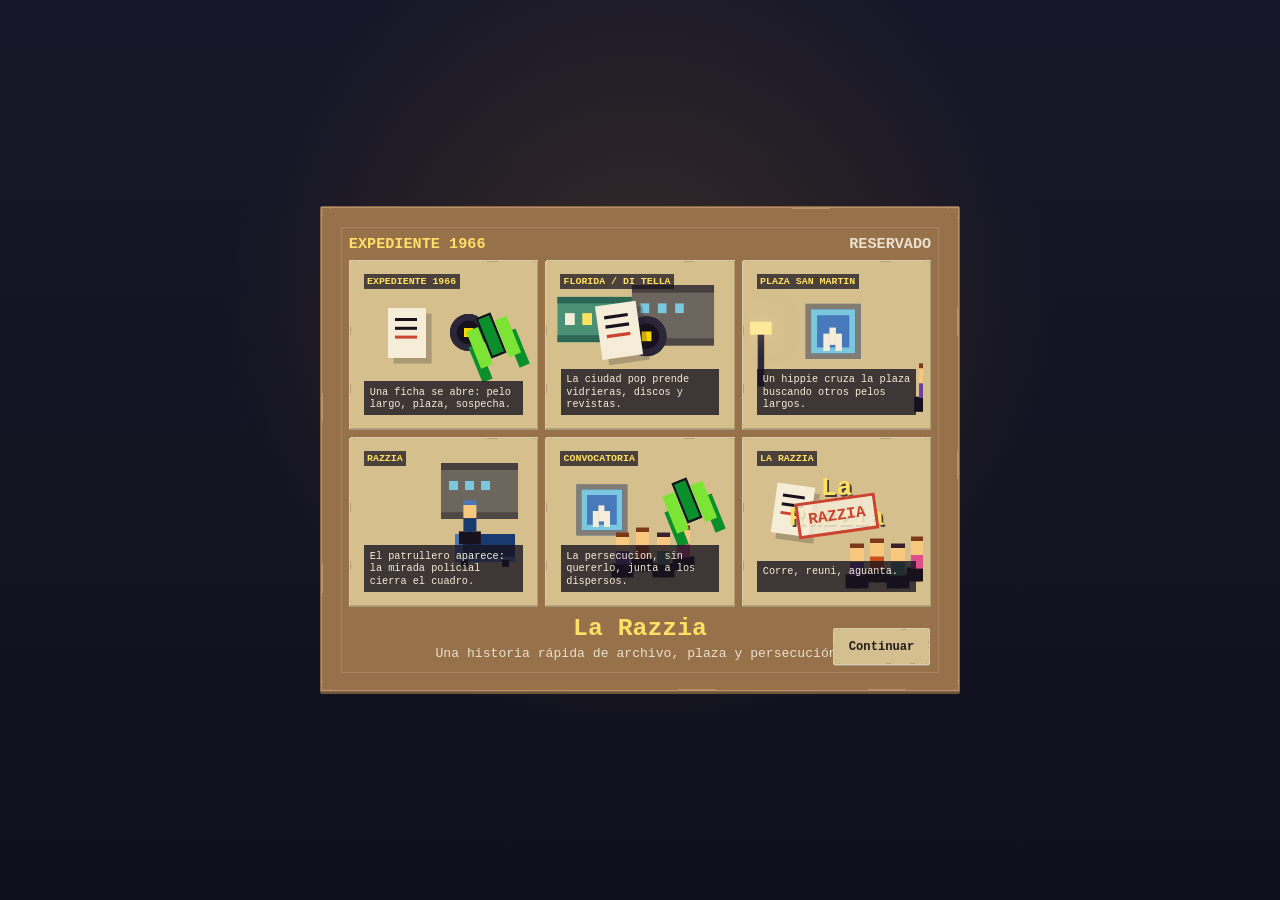
==== commit f17dd588: "Make intro wait for continue" ====
--- a/index.html
+++ b/index.html
@@ -1730,7 +1730,6 @@
   const CONVOCATORIA_SCORE_KEY = "razzia_convocatoria_scores";
   const ARCHIVE_KEY = "razzia_archive";
   const INTRO_SESSION_KEY = "razzia_intro_seen";
-  const INTRO_DURATION = 6200;
   ctx.imageSmoothingEnabled = false;
 
   const ART_PATHS = {
@@ -3009,7 +3008,6 @@
   let blockedTiles = new Set();
   let rafId = null;
   let lastTime = 0;
-  let introTimer = null;
   let introActive = false;
 
   function rebuildBlockedTiles() {
@@ -5584,11 +5582,9 @@
         <div class="intro-strip" aria-hidden="true">${beats}</div>
         <div class="intro-title">La Razzia</div>
         <div class="intro-caption">Una historia rápida de archivo, plaza y persecución.</div>
-        <button class="intro-skip" type="button" data-intro-action="skip">Saltar</button>
+        <button class="intro-skip" type="button" data-intro-action="continue">Continuar</button>
       </div>
     `;
-    clearTimeout(introTimer);
-    introTimer = window.setTimeout(() => finishIntro(), INTRO_DURATION);
   }
 
   function introBeatMarkup(beat, index) {
@@ -5652,8 +5648,6 @@
 
   function finishIntro() {
     if (!introActive && introOverlay.hidden) return;
-    clearTimeout(introTimer);
-    introTimer = null;
     introActive = false;
     markIntroSeen();
     introOverlay.hidden = true;
@@ -6056,7 +6050,7 @@
   });
 
   introOverlay.addEventListener("click", (e) => {
-    if (e.target.closest("[data-intro-action='skip']")) finishIntro();
+    if (e.target.closest("[data-intro-action]")) finishIntro();
   });
 
   canvas.addEventListener("pointerdown", handlePointer);
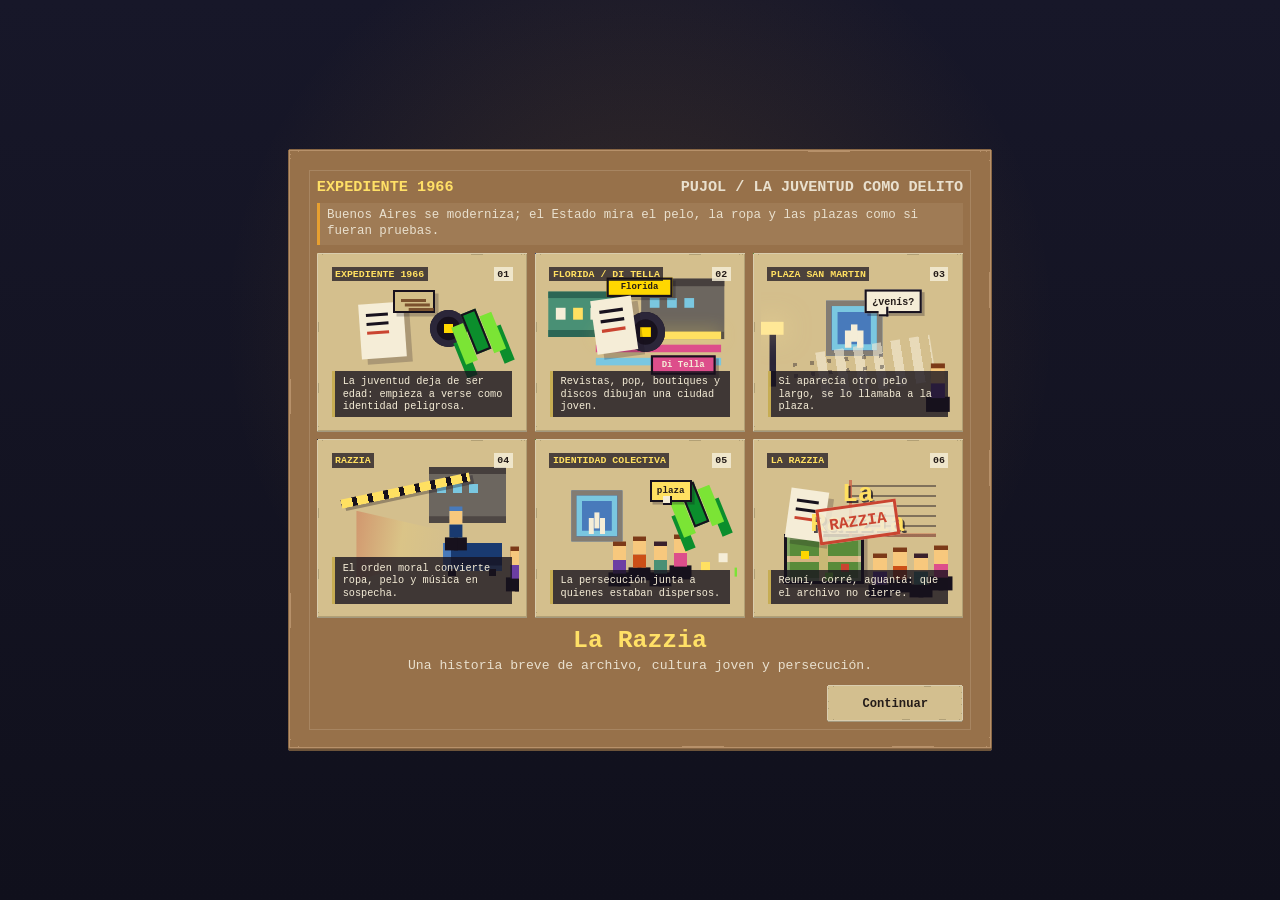
==== commit 9eadc363: "Improve city patrols and visual gameplay" ====
--- a/index.html
+++ b/index.html
@@ -102,7 +102,7 @@
     min-width: 0;
     min-height: 1.45rem;
     display: grid;
-    grid-template-columns: auto minmax(0, 1fr) auto auto;
+    grid-template-columns: auto minmax(0, 1fr) auto auto auto;
     align-items: center;
     gap: 0.35rem;
     padding: 0.08rem 0.3rem;
@@ -347,11 +347,35 @@
     font-size: 1rem;
   }
 
+  .touch-actions {
+    display: grid;
+    gap: 0.35rem;
+    justify-items: stretch;
+  }
+
+  .touch-actions .mode-chip {
+    min-width: 4rem;
+    font-size: 0.72rem;
+    line-height: 1.05;
+  }
+
   .dpad button:active,
   .dpad button.is-held,
   .mode-chip.is-active {
     border-image: var(--ui-brown-pressed) 16 fill / 12px / 0 stretch;
     transform: translateY(1px);
+  }
+
+  .disguise-chip.is-active {
+    border-image-source: var(--ui-green);
+    color: #fff;
+  }
+
+  .disguise-chip.is-disabled,
+  .disguise-chip:disabled {
+    cursor: not-allowed;
+    filter: grayscale(0.45);
+    opacity: 0.74;
   }
 
   .dpad-up { grid-column: 2; grid-row: 1; }
@@ -554,6 +578,7 @@
   }
 
   .archive-meter {
+    margin-top: 0.25rem;
     padding: 0.42rem 0.5rem;
     background: rgba(245, 237, 216, 0.08);
     border: 8px solid transparent;
@@ -653,11 +678,16 @@
   }
 
   .intro-card {
-    width: min(100%, 40rem);
+    width: min(100%, 44rem);
     position: relative;
     overflow: hidden;
+    display: flex;
+    flex-direction: column;
     padding: 0.8rem;
-    background: rgba(26, 26, 46, 0.96);
+    background:
+      linear-gradient(180deg, rgba(245,237,216,0.06), transparent 28%),
+      repeating-linear-gradient(0deg, rgba(245,237,216,0.025) 0 1px, transparent 1px 5px),
+      rgba(26, 26, 46, 0.96);
     border: 16px solid transparent;
     border-image: var(--ui-brown) 16 fill / 16px / 0 stretch;
     image-rendering: pixelated;
@@ -687,6 +717,16 @@
     color: #e9e0ce;
   }
 
+  .intro-thesis {
+    margin: 0 0 0.5rem;
+    padding: 0.34rem 0.45rem;
+    background: rgba(245,237,216,0.08);
+    border-left: 0.22rem solid #e8a030;
+    color: #e9e0ce;
+    font-size: clamp(0.64rem, 2vw, 0.78rem);
+    line-height: 1.25;
+  }
+
   .intro-strip {
     display: grid;
     grid-template-columns: repeat(3, minmax(0, 1fr));
@@ -694,7 +734,7 @@
   }
 
   .intro-beat {
-    min-height: clamp(7.8rem, 23vw, 10.6rem);
+    min-height: clamp(8.2rem, 23vw, 11.2rem);
     position: relative;
     overflow: hidden;
     padding: 0.42rem;
@@ -736,6 +776,18 @@
     font-weight: 700;
   }
 
+  .intro-frame-no {
+    position: absolute;
+    right: 0.42rem;
+    top: 0.36rem;
+    z-index: 3;
+    padding: 0.12rem 0.22rem;
+    background: rgba(245,237,216,0.84);
+    color: #241c19;
+    font-size: clamp(0.48rem, 1.45vw, 0.62rem);
+    font-weight: 700;
+  }
+
   .intro-scene-stage,
   .intro-caption-card,
   .intro-stamp,
@@ -760,8 +812,9 @@
     right: 0.45rem;
     bottom: 0.42rem;
     min-height: 1.95rem;
-    padding: 0.28rem 0.36rem;
+    padding: 0.28rem 0.36rem 0.28rem 0.48rem;
     background: rgba(23,17,29,0.78);
+    border-left: 0.2rem solid rgba(255,224,102,0.7);
     color: #f5edd8;
     font-size: clamp(0.5rem, 1.7vw, 0.64rem);
     line-height: 1.22;
@@ -774,10 +827,21 @@
   .intro-car,
   .intro-person,
   .intro-crowd,
-  .intro-paper,
-  .intro-record,
-  .intro-leaf,
-  .intro-lamp {
+    .intro-paper,
+    .intro-record,
+    .intro-leaf,
+    .intro-lamp,
+    .intro-evidence,
+    .intro-sign,
+    .intro-neon,
+    .intro-crosswalk,
+    .intro-razzia-tape,
+    .intro-rally-dots,
+    .intro-archive-lines,
+    .intro-footsteps,
+    .intro-speech,
+    .intro-siren-beam,
+    .intro-map {
     position: absolute;
     display: block;
   }
@@ -935,6 +999,118 @@
     height: 0.2rem;
     background: #17111d;
     box-shadow: 0 0.55rem 0 #17111d, 0 1.1rem 0 #c64532;
+  }
+
+  .intro-paper.dossier {
+    width: 2.8rem;
+    height: 3.45rem;
+    transform: rotate(-4deg);
+  }
+
+  .intro-evidence {
+    left: 35%;
+    top: 18%;
+    width: 2.6rem;
+    height: 1.45rem;
+    background: #d2bf8a;
+    border: 0.16rem solid #17111d;
+    box-shadow: 0.22rem 0.22rem 0 rgba(23,17,29,0.24);
+  }
+
+  .intro-evidence::before {
+    content: "";
+    position: absolute;
+    left: 0.38rem;
+    top: 0.42rem;
+    width: 1.55rem;
+    height: 0.22rem;
+    background: #7a5230;
+    box-shadow:
+      0.24rem 0.28rem 0 #7a5230,
+      0.48rem 0.56rem 0 #7a5230;
+  }
+
+  .intro-sign {
+    min-width: 3.8rem;
+    padding: 0.16rem 0.24rem;
+    background: #ffd700;
+    color: #241c19;
+    border: 0.14rem solid #17111d;
+    font-size: 0.52rem;
+    font-weight: 700;
+    text-align: center;
+    box-shadow: 0.18rem 0.18rem 0 rgba(23,17,29,0.28);
+  }
+
+  .intro-sign.florida {
+    left: 36%;
+    top: 14%;
+  }
+
+  .intro-sign.ditella {
+    right: 12%;
+    bottom: 31%;
+    background: #d94f8a;
+    color: #f5edd8;
+  }
+
+  .intro-neon {
+    left: 31%;
+    top: 45%;
+    width: 7.2rem;
+    height: 0.42rem;
+    background: #ffe066;
+    box-shadow:
+      0 0.76rem 0 #d94f8a,
+      0 1.52rem 0 #7cc6de,
+      0 0 1rem rgba(255,224,102,0.45);
+  }
+
+  .intro-crosswalk {
+    right: 12%;
+    bottom: 22%;
+    width: 6.7rem;
+    height: 2.7rem;
+    background:
+      repeating-linear-gradient(90deg, rgba(245,237,216,0.82) 0 0.55rem, transparent 0.55rem 1.1rem);
+    transform: rotate(-9deg);
+    opacity: 0.72;
+  }
+
+  .intro-razzia-tape {
+    left: 8%;
+    top: 24%;
+    width: 8.2rem;
+    height: 0.55rem;
+    background:
+      repeating-linear-gradient(90deg, #ffe066 0 0.7rem, #17111d 0.7rem 1rem);
+    transform: rotate(-12deg);
+    box-shadow: 0.2rem 0.2rem 0 rgba(23,17,29,0.32);
+  }
+
+  .intro-rally-dots {
+    right: 14%;
+    bottom: 24%;
+    width: 0.55rem;
+    height: 0.55rem;
+    background: #ffe066;
+    box-shadow:
+      1.1rem -0.55rem 0 #f5edd8,
+      2.1rem 0.35rem 0 #7ee33a,
+      3.15rem -0.32rem 0 #d94f8a,
+      4.1rem 0.48rem 0 #ffe066;
+  }
+
+  .intro-archive-lines {
+    right: 10%;
+    top: 20%;
+    width: 5.4rem;
+    height: 3.6rem;
+    background:
+      linear-gradient(0deg, rgba(198,69,50,0.38) 0 0.28rem, transparent 0.28rem),
+      repeating-linear-gradient(0deg, rgba(23,17,29,0.62) 0 0.16rem, transparent 0.16rem 0.62rem);
+    border-left: 0.2rem solid rgba(198,69,50,0.8);
+    opacity: 0.72;
   }
 
   .intro-record {
@@ -972,6 +1148,83 @@
       1.25rem 1.35rem 0 -0.16rem #0f8d2e;
   }
 
+  .intro-footsteps {
+    left: 18%;
+    bottom: 28%;
+    width: 6.2rem;
+    height: 1.5rem;
+    background:
+      radial-gradient(circle, rgba(23,17,29,0.38) 0 0.12rem, transparent 0.13rem) 0 0 / 1rem 0.65rem;
+    transform: rotate(-6deg);
+  }
+
+  .intro-speech {
+    left: 55%;
+    top: 21%;
+    z-index: 3;
+    padding: 0.22rem 0.32rem;
+    background: #f5edd8;
+    color: #241c19;
+    border: 0.14rem solid #17111d;
+    font-size: 0.58rem;
+    font-weight: 700;
+    box-shadow: 0.16rem 0.16rem 0 rgba(23,17,29,0.28);
+  }
+
+  .intro-speech::after {
+    content: "";
+    position: absolute;
+    left: 0.7rem;
+    bottom: -0.32rem;
+    width: 0.45rem;
+    height: 0.45rem;
+    background: #f5edd8;
+    border-right: 0.14rem solid #17111d;
+    border-bottom: 0.14rem solid #17111d;
+  }
+
+  .intro-speech.crowd-call {
+    left: 55%;
+    top: 20%;
+    background: #ffe066;
+  }
+
+  .intro-siren-beam {
+    right: 18%;
+    bottom: 18%;
+    width: 8rem;
+    height: 4.4rem;
+    background:
+      linear-gradient(100deg, rgba(198,69,50,0.42), rgba(255,224,102,0.18), transparent 72%);
+    clip-path: polygon(100% 42%, 0 0, 0 100%);
+    opacity: 0.78;
+    animation: intro-beam 0.72s steps(2, end) infinite;
+  }
+
+  .intro-map {
+    left: 12%;
+    bottom: 16%;
+    width: 5rem;
+    height: 3.15rem;
+    background:
+      linear-gradient(90deg, transparent 0 43%, #c8b878 43% 56%, transparent 56%),
+      linear-gradient(0deg, transparent 0 44%, #d4b483 44% 56%, transparent 56%),
+      #5a8a3c;
+    border: 0.2rem solid #17111d;
+    box-shadow: inset 0 0 0 0.18rem rgba(245,237,216,0.28), 0.22rem 0.22rem 0 rgba(23,17,29,0.24);
+  }
+
+  .intro-map::before {
+    content: "";
+    position: absolute;
+    left: 0.9rem;
+    top: 0.9rem;
+    width: 0.46rem;
+    height: 0.46rem;
+    background: #ffd700;
+    box-shadow: 2.5rem 0.8rem 0 #c64532, 1.5rem 1.35rem 0 #7ee33a;
+  }
+
   .intro-lamp {
     left: 10%;
     bottom: 24%;
@@ -1032,11 +1285,15 @@
     text-align: center;
   }
 
+  .intro-actions {
+    display: flex;
+    justify-content: flex-end;
+    margin-top: 0.5rem;
+  }
+
   .intro-skip {
-    position: absolute;
-    right: 0.85rem;
-    bottom: 0.75rem;
     min-height: 2.35rem;
+    min-width: 8.5rem;
     border: 10px solid transparent;
     border-image: var(--ui-tan) 16 fill / 10px / 0 stretch;
     background: transparent;
@@ -1108,6 +1365,11 @@
   @keyframes intro-siren {
     0% { box-shadow: inset 0.5rem -0.35rem 0 #4a7ab8, 0 -0.35rem 0 #c64532; }
     100% { box-shadow: inset 0.5rem -0.35rem 0 #4a7ab8, 0 -0.35rem 0 #ffe066; }
+  }
+
+  @keyframes intro-beam {
+    0% { opacity: 0.5; transform: translateX(0); }
+    100% { opacity: 0.82; transform: translateX(-0.35rem); }
   }
 
   @keyframes intro-stamp {
@@ -1134,7 +1396,8 @@
     .intro-car,
     .intro-person,
     .intro-crowd,
-    .intro-stamp {
+    .intro-stamp,
+    .intro-siren-beam {
       animation: none;
     }
   }
@@ -1145,7 +1408,18 @@
     border-left: 0.25rem solid #e8a030;
   }
 
-  .menu-modal > p {
+  .menu-map-note {
+    margin-top: 0.34rem;
+    padding: 0.34rem 0.48rem;
+    background: rgba(75, 143, 117, 0.13);
+    border: 8px solid transparent;
+    border-image: var(--ui-brown-pressed) 16 fill / 8px / 0 stretch;
+    color: #efe0b5;
+    font-size: 0.68rem;
+    line-height: 1.25;
+  }
+
+  .menu-modal > p:not(.menu-quote) {
     display: none;
   }
 
@@ -1466,6 +1740,13 @@
       font-size: 0.62rem;
     }
 
+    .menu-map-note {
+      margin-top: 0.18rem;
+      padding: 0.18rem 0.28rem;
+      font-size: 0.56rem;
+      line-height: 1.12;
+    }
+
     .archive-meter {
       padding: 0.24rem 0.3rem;
       font-size: 0.62rem;
@@ -1539,6 +1820,13 @@
       padding: 0.55rem;
     }
 
+    .intro-thesis {
+      margin-bottom: 0.32rem;
+      padding: 0.24rem 0.34rem;
+      font-size: 0.56rem;
+      line-height: 1.18;
+    }
+
     .intro-strip {
       grid-template-columns: repeat(2, minmax(0, 1fr));
       gap: 0.28rem;
@@ -1558,10 +1846,20 @@
       font-size: 0.48rem;
     }
 
-    .intro-skip {
-      position: static;
+    .intro-frame-no {
+      right: 0.28rem;
+      top: 0.28rem;
+      font-size: 0.48rem;
+    }
+
+    .intro-actions {
       width: 100%;
       margin-top: 0.45rem;
+    }
+
+    .intro-skip {
+      width: 100%;
+      min-width: 0;
     }
 
     .notoriety-track {
@@ -1642,11 +1940,172 @@
     }
   }
 
+  @media (max-width: 420px) {
+    #ui {
+      gap: 0.25rem;
+      padding: 0.32rem;
+      font-size: 0.62rem;
+    }
+
+    .ui-row,
+    .ui-row.compact {
+      gap: 0.22rem;
+    }
+
+    .ui-row.compact {
+      grid-template-columns: minmax(0, 1.12fr) minmax(0, 0.82fr) minmax(0, 0.72fr);
+    }
+
+    .brand {
+      padding: 0.14rem 0.25rem;
+      border-image: var(--ui-yellow) 16 fill / 6px / 0 stretch;
+      font-size: 0.62rem;
+    }
+
+    .hud-pill {
+      min-height: 1.62rem;
+      gap: 0.16rem;
+      padding: 0.08rem 0.18rem;
+      border-image: var(--ui-tan) 16 fill / 6px / 0 stretch;
+    }
+
+    .hud-icon,
+    .msg-icon {
+      width: 0.84rem;
+      height: 0.84rem;
+    }
+
+    .pause-button {
+      min-width: 2.08rem;
+      min-height: 2.08rem;
+      border-image: var(--ui-yellow) 16 fill / 8px / 0 stretch;
+      font-size: 0.62rem;
+    }
+
+    .pause-button.is-resume {
+      border-image: var(--ui-green) 16 fill / 8px / 0 stretch;
+    }
+  }
+
   @media (max-width: 640px), (pointer: coarse) {
     .touch-controls {
       display: grid;
     }
   }
+
+  /* --- Archetype picker --- */
+  /* --- Config row: personaje + color side by side --- */
+  .menu-config-row {
+    display: flex;
+    flex-wrap: wrap;
+    gap: 0.45rem;
+    margin: 0.38rem 0 0.12rem;
+    padding: 0.36rem 0.42rem;
+    background: rgba(245,237,216,0.06);
+    border: 8px solid transparent;
+    border-image: var(--ui-brown-pressed) 16 fill / 8px / 0 stretch;
+  }
+
+  .config-group {
+    display: flex;
+    flex-direction: column;
+    gap: 0.22rem;
+  }
+
+  .config-label {
+    color: #ffe066;
+    font-size: 0.62rem;
+    font-weight: 700;
+    letter-spacing: 0.04em;
+    text-transform: uppercase;
+  }
+
+  /* --- Archetype chips --- */
+  .archetype-chips {
+    display: grid;
+    grid-template-columns: repeat(3, minmax(0, 1fr));
+    gap: 0.28rem;
+  }
+
+  .arch-chip {
+    display: flex;
+    flex-direction: column;
+    align-items: flex-start;
+    gap: 0.1rem;
+    padding: 0.3rem 0.5rem;
+    border: 8px solid transparent;
+    border-image: var(--ui-brown) 16 fill / 8px / 0 stretch;
+    background: transparent;
+    color: #f5edd8;
+    text-align: left;
+  }
+
+  .arch-chip strong {
+    font-size: 0.78rem;
+    line-height: 1;
+    color: #f5edd8;
+  }
+
+  .arch-chip span {
+    font-size: 0.58rem;
+    color: #cfc2ae;
+    line-height: 1.1;
+  }
+
+  .arch-chip em {
+    font-style: normal;
+    color: #ffe066;
+    font-size: 0.54rem;
+    line-height: 1.1;
+  }
+
+  .arch-chip-active {
+    border-image-source: var(--ui-yellow);
+  }
+
+  .arch-chip-active strong {
+    color: #211911;
+  }
+
+  .arch-chip-active span {
+    color: #5b4937;
+  }
+
+  .arch-chip-active em {
+    color: #241c19;
+  }
+
+  /* --- Style swatch picker --- */
+  .style-select {
+    display: flex;
+    flex-wrap: wrap;
+    gap: 0.25rem;
+  }
+
+  .style-swatch {
+    display: flex;
+    align-items: center;
+    gap: 0.3rem;
+    padding: 0.3rem 0.5rem;
+    border: 8px solid transparent;
+    border-image: var(--ui-brown) 16 fill / 8px / 0 stretch;
+    background: transparent;
+    color: #f5edd8;
+    font: 700 0.72rem/1 "Courier New", Courier, monospace;
+  }
+
+  .swatch-active {
+    border-image-source: var(--ui-yellow);
+    color: #211911;
+  }
+
+  .swatch-dot {
+    width: 9px;
+    height: 9px;
+    flex-shrink: 0;
+    image-rendering: pixelated;
+  }
+
 </style>
 </head>
 <body>
@@ -1667,6 +2126,7 @@
       <span class="notoriety-track" aria-hidden="true"><span id="notoriety-fill" class="notoriety-fill"></span></span>
       <span id="notoriety-value" class="notoriety-value">0%</span>
       <button id="pause-button" class="pause-button" type="button" data-action="pause" aria-label="Pausar juego" hidden>II</button>
+      <button id="mute-button" class="pause-button" type="button" data-action="mute" aria-label="Silenciar sonido">♪</button>
     </div>
   </section>
 
@@ -1683,8 +2143,11 @@
       <button class="dpad-right" type="button" data-dir="right" aria-label="Mover derecha">▶</button>
       <button class="dpad-down" type="button" data-dir="down" aria-label="Mover abajo">▼</button>
     </div>
-    <div class="control-note">Tap en el mapa o D-pad. En teclado: WASD / flechas.</div>
-    <button id="control-mode" class="mode-chip" type="button" aria-label="Alternar modo de control">Tap</button>
+    <div class="control-note">Tap o D-pad. WASD / flechas.</div>
+    <div class="touch-actions" aria-label="Acciones táctiles">
+      <button id="control-mode" class="mode-chip" type="button" aria-label="Alternar modo de control">Tap</button>
+      <button id="disguise-button" class="mode-chip disguise-chip" type="button" aria-label="Buscar un disfraz">Sin disf.</button>
+    </div>
   </section>
 </main>
 <div id="intro-overlay" class="boot-intro" hidden></div>
@@ -1698,7 +2161,9 @@
   const overlay = document.getElementById("overlay");
   const introOverlay = document.getElementById("intro-overlay");
   const controlModeButton = document.getElementById("control-mode");
+  const disguiseButton = document.getElementById("disguise-button");
   const pauseButton = document.getElementById("pause-button");
+  const muteButton = document.getElementById("mute-button");
   const dpadButtons = [...document.querySelectorAll("[data-dir]")];
   const hud = {
     round: document.querySelector("#round-ui .hud-value"),
@@ -1811,6 +2276,52 @@
     chalk: "#efe0b5"
   };
 
+  const SFX = (() => {
+    let ctx = null;
+    let muted = false;
+    let alertCooldown = 0;
+    function ac() {
+      if (!ctx) try { ctx = new (window.AudioContext || window.webkitAudioContext)(); } catch(e) {}
+      return ctx;
+    }
+    function tone(freq, type, dur, gainVal = 0.18) {
+      const a = ac(); if (!a || muted) return;
+      if (a.state === "suspended") a.resume();
+      const g = a.createGain(); g.gain.setValueAtTime(gainVal, a.currentTime);
+      g.gain.exponentialRampToValueAtTime(0.001, a.currentTime + dur);
+      const o = a.createOscillator(); o.type = type; o.frequency.value = freq;
+      o.connect(g); g.connect(a.destination);
+      o.start(); o.stop(a.currentTime + dur);
+    }
+    function sweep(f0, f1, type, dur) {
+      const a = ac(); if (!a || muted) return;
+      if (a.state === "suspended") a.resume();
+      const g = a.createGain(); g.gain.setValueAtTime(0.2, a.currentTime);
+      g.gain.exponentialRampToValueAtTime(0.001, a.currentTime + dur);
+      const o = a.createOscillator(); o.type = type;
+      o.frequency.setValueAtTime(f0, a.currentTime);
+      o.frequency.linearRampToValueAtTime(f1, a.currentTime + dur);
+      o.connect(g); g.connect(a.destination);
+      o.start(); o.stop(a.currentTime + dur);
+    }
+    return {
+      footstep()    { tone(90, "square", 0.04, 0.06); },
+      collect()     { [261, 330, 392].forEach((f, i) => setTimeout(() => tone(f, "triangle", 0.12, 0.22), i * 60)); },
+      powerUp()     { sweep(440, 880, "sine", 0.4); },
+      caught()      { sweep(320, 80, "sawtooth", 0.55); },
+      ambientTick() { tone(110, "sine", 0.08, 0.08); },
+      alert(force = false) {
+        if (alertCooldown > 0 && !force) return;
+        alertCooldown = 2.2;
+        tone(880, "sawtooth", 0.28, 0.14);
+        setTimeout(() => tone(1100, "sawtooth", 0.28, 0.14), 300);
+      },
+      tickDown(dt)  { if (alertCooldown > 0) alertCooldown -= dt; },
+      toggle()      { muted = !muted; return muted; },
+      get muted()   { return muted; }
+    };
+  })();
+
   const PUJOL_QUOTES = [
     {
       text: "La represión no se limitaba a delitos concretos. Apuntaba contra estilos de vida.",
@@ -1915,6 +2426,27 @@
       survivalDuration: 5,
       color: COLORS.leafLight,
       message: "Conexión: la cana pierde el rastro por unos segundos."
+    },
+    mate: {
+      label: "Mate",
+      short: "Ritual",
+      duration: 7,
+      color: COLORS.safe,
+      message: "El mate circula: los compañeros se acercan."
+    },
+    fanzine: {
+      label: "Fanzine",
+      short: "Fanzine",
+      duration: 8,
+      color: COLORS.paper,
+      message: "El fanzine corre de mano: la cana aparece en el mapa."
+    },
+    sombrero: {
+      label: "Disfraz civil",
+      short: "Disfraz",
+      duration: 5,
+      color: COLORS.executiveLight,
+      message: "Disfraz listo: activalo con Q cuando la cana cierre."
     }
   };
 
@@ -1953,6 +2485,13 @@
       modes: ["story", "survival", "convocatoria"],
       minRound: 1,
       weight: 2
+    },
+    {
+      type: "zona_razzia",
+      label: "Zona cerrada",
+      modes: ["story", "survival", "convocatoria"],
+      minRound: 1,
+      weight: 2
     }
   ];
 
@@ -1987,6 +2526,13 @@
       life: 28,
       radius: 17,
       color: COLORS.executiveLight
+    },
+    infiltrado: {
+      label: "Infiltrado",
+      speed: 38,
+      life: 999,
+      radius: 22,
+      color: COLORS.allyLight
     }
   };
 
@@ -2018,7 +2564,35 @@
       [{ x: 23, y: 2 }, { x: 18, y: 8 }, { x: 13, y: 14 }, { x: 8, y: 24 }],
       [{ x: 74, y: 20 }, { x: 70, y: 28 }, { x: 64, y: 34 }, { x: 58, y: 44 }],
       [{ x: 62, y: 51 }, { x: 48, y: 44 }, { x: 38, y: 36 }, { x: 30, y: 46 }]
+    ],
+    infiltrado: [
+      [{ x: 7, y: 14 }, { x: 13, y: 11 }, { x: 20, y: 14 }, { x: 12, y: 18 }],
+      [{ x: 29, y: 10 }, { x: 35, y: 18 }, { x: 28, y: 23 }, { x: 22, y: 17 }],
+      [{ x: 61, y: 14 }, { x: 68, y: 22 }, { x: 63, y: 29 }, { x: 57, y: 22 }],
+      [{ x: 46, y: 22 }, { x: 52, y: 25 }, { x: 49, y: 31 }, { x: 43, y: 26 }]
     ]
+  };
+
+  const STYLE_KEY = "razzia_style";
+
+  const PALETTE_UNLOCKS = [
+    { id: "default",   label: "Original",   threshold: 0,   P: "#6b3fa0", L: "#9b6fd0" },
+    { id: "poeta",     label: "Poeta",      threshold: 25,  P: "#6b3fa0", L: "#d4a0f0" },
+    { id: "musico",    label: "Músico",     threshold: 50,  P: "#c8930a", L: "#ffd700" },
+    { id: "militante", label: "Militante",  threshold: 75,  P: "#8b1a1a", L: "#c64532" },
+    { id: "noche",     label: "Noche",      threshold: 100, P: "#17111d", L: "#4a3060" }
+  ];
+
+  const ARCHETYPES = {
+    musico:     { label: "Músico",     desc: "Velocidad alta.",      stat: "Corre más rápido.",        speed: 145, collectRadius: 19, lives: 3 },
+    poeta:      { label: "Poeta",      desc: "Radio amplio.",        stat: "Reúne desde más lejos.",    speed: 116, collectRadius: 30, lives: 3 },
+    estudiante: { label: "Estudiante", desc: "Vida extra.",          stat: "Aguanta una captura más.",  speed: 116, collectRadius: 19, lives: 4 }
+  };
+
+  const DISTRICTS = {
+    plaza:     { label: "Plaza San Martín", spawnTile: { x: 12, y: 10 }, overlayColor: "rgba(75,143,117,0.09)" },
+    florida:   { label: "Calle Florida",    spawnTile: { x: 32, y: 8  }, overlayColor: "rgba(63,95,184,0.08)"  },
+    costanera: { label: "Costanera",        spawnTile: { x: 62, y: 22 }, overlayColor: "rgba(74,122,184,0.09)" }
   };
 
   const ROUND_CONFIGS = [
@@ -2027,17 +2601,19 @@
       subtitle: "Plaza tranquila",
       quote: 3,
       objective: { type: "collect", target: 3, timeLimit: 55 },
-      cops: 2,
+      cops: 3,
       copSpeed: 42,
       chaseBonus: 26,
       detection: 72,
       allies: 3,
       maxAllies: 3,
-      powerups: ["press", "beatles", "poncho", "flyer"],
+      powerups: ["press", "beatles", "poncho", "flyer", "mate", "sombrero"],
+      district: "plaza",
       safeSeconds: 7,
       patrols: [
-        [{ x: 4, y: 3 }, { x: 20, y: 3 }, { x: 20, y: 15 }, { x: 4, y: 15 }],
-        [{ x: 22, y: 14 }, { x: 18, y: 11 }, { x: 18, y: 4 }, { x: 22, y: 4 }]
+        [{ x: 4, y: 9 }, { x: 12, y: 9 }, { x: 20, y: 9 }, { x: 20, y: 23 }, { x: 12, y: 23 }, { x: 4, y: 23 }],
+        [{ x: 31, y: 8 }, { x: 38, y: 8 }, { x: 47, y: 10 }, { x: 47, y: 23 }, { x: 38, y: 23 }, { x: 31, y: 14 }],
+        [{ x: 20, y: 36 }, { x: 31, y: 38 }, { x: 38, y: 38 }, { x: 31, y: 45 }, { x: 22, y: 45 }]
       ]
     },
     {
@@ -2045,18 +2621,20 @@
       subtitle: "Julio de 1966",
       quote: 0,
       objective: { type: "collect", target: 5, timeLimit: 65 },
-      cops: 3,
+      cops: 4,
       copSpeed: 62,
       chaseBonus: 38,
       detection: 98,
       allies: 3,
       maxAllies: 4,
-      powerups: ["press", "beatles", "poncho", "flyer"],
+      powerups: ["press", "beatles", "poncho", "flyer", "mate", "fanzine", "sombrero"],
+      district: "florida",
       safeSeconds: 6,
       patrols: [
-        [{ x: 4, y: 4 }, { x: 20, y: 4 }, { x: 20, y: 15 }, { x: 4, y: 15 }],
-        [{ x: 22, y: 13 }, { x: 16, y: 13 }, { x: 16, y: 4 }, { x: 22, y: 4 }],
-        [{ x: 8, y: 9 }, { x: 13, y: 6 }, { x: 18, y: 9 }, { x: 13, y: 13 }]
+        [{ x: 31, y: 8 }, { x: 38, y: 8 }, { x: 47, y: 10 }, { x: 47, y: 16 }, { x: 38, y: 16 }, { x: 31, y: 14 }],
+        [{ x: 31, y: 23 }, { x: 38, y: 23 }, { x: 47, y: 25 }, { x: 47, y: 34 }, { x: 38, y: 34 }, { x: 31, y: 34 }],
+        [{ x: 58, y: 14 }, { x: 72, y: 14 }, { x: 72, y: 28 }, { x: 64, y: 28 }, { x: 63, y: 16 }],
+        [{ x: 8, y: 45 }, { x: 14, y: 47 }, { x: 22, y: 45 }, { x: 28, y: 47 }, { x: 31, y: 40 }, { x: 20, y: 38 }]
       ]
     },
     {
@@ -2064,19 +2642,22 @@
       subtitle: "Máxima represión",
       quote: 2,
       objective: { type: "survive", duration: 45 },
-      cops: 4,
+      cops: 6,
       copSpeed: 70,
       chaseBonus: 45,
       detection: 112,
       allies: 2,
       maxAllies: 2,
-      powerups: ["press", "beatles", "poncho", "flyer"],
+      powerups: ["press", "beatles", "poncho", "flyer", "fanzine", "sombrero"],
+      district: "costanera",
       safeSeconds: 5,
       patrols: [
-        [{ x: 4, y: 3 }, { x: 21, y: 3 }, { x: 21, y: 15 }, { x: 4, y: 15 }],
-        [{ x: 22, y: 14 }, { x: 14, y: 14 }, { x: 14, y: 4 }, { x: 22, y: 4 }],
-        [{ x: 7, y: 9 }, { x: 13, y: 5 }, { x: 19, y: 9 }, { x: 13, y: 14 }],
-        [{ x: 3, y: 14 }, { x: 8, y: 6 }, { x: 18, y: 6 }, { x: 23, y: 14 }]
+        [{ x: 47, y: 23 }, { x: 58, y: 23 }, { x: 64, y: 28 }, { x: 72, y: 30 }, { x: 64, y: 34 }, { x: 58, y: 38 }, { x: 47, y: 38 }],
+        [{ x: 63, y: 14 }, { x: 72, y: 14 }, { x: 72, y: 28 }, { x: 65, y: 38 }, { x: 63, y: 28 }],
+        [{ x: 58, y: 43 }, { x: 70, y: 43 }, { x: 72, y: 51 }, { x: 64, y: 51 }, { x: 56, y: 45 }],
+        [{ x: 8, y: 45 }, { x: 14, y: 47 }, { x: 22, y: 45 }, { x: 28, y: 47 }, { x: 31, y: 40 }, { x: 20, y: 38 }],
+        [{ x: 4, y: 9 }, { x: 12, y: 9 }, { x: 20, y: 9 }, { x: 20, y: 23 }, { x: 12, y: 23 }, { x: 4, y: 23 }],
+        [{ x: 31, y: 23 }, { x: 38, y: 23 }, { x: 47, y: 25 }, { x: 47, y: 34 }, { x: 38, y: 34 }, { x: 31, y: 34 }]
       ]
     }
   ];
@@ -2086,22 +2667,22 @@
     subtitle: "Oleada interminable",
     quote: 2,
     objective: { type: "endless" },
-    cops: 3,
+    cops: 5,
     copSpeed: 54,
     chaseBonus: 34,
     detection: 88,
     allies: 4,
     maxAllies: 5,
-    powerups: ["press", "beatles", "poncho", "flyer"],
+    powerups: ["press", "beatles", "poncho", "flyer", "mate", "fanzine", "sombrero"],
     safeSeconds: 8,
     patrols: [
-      [{ x: 4, y: 4 }, { x: 22, y: 4 }, { x: 32, y: 11 }, { x: 8, y: 23 }],
-      [{ x: 38, y: 5 }, { x: 31, y: 17 }, { x: 18, y: 24 }, { x: 37, y: 27 }],
-      [{ x: 6, y: 27 }, { x: 14, y: 16 }, { x: 26, y: 8 }, { x: 40, y: 19 }],
-      [{ x: 17, y: 4 }, { x: 36, y: 8 }, { x: 35, y: 24 }, { x: 17, y: 27 }],
-      [{ x: 5, y: 14 }, { x: 21, y: 14 }, { x: 31, y: 22 }, { x: 10, y: 28 }],
-      [{ x: 58, y: 15 }, { x: 70, y: 18 }, { x: 74, y: 30 }, { x: 60, y: 34 }],
-      [{ x: 62, y: 51 }, { x: 48, y: 45 }, { x: 38, y: 38 }, { x: 70, y: 45 }]
+      [{ x: 4, y: 9 }, { x: 12, y: 9 }, { x: 20, y: 9 }, { x: 20, y: 23 }, { x: 12, y: 23 }, { x: 4, y: 23 }],
+      [{ x: 31, y: 8 }, { x: 38, y: 8 }, { x: 47, y: 10 }, { x: 47, y: 23 }, { x: 38, y: 23 }, { x: 31, y: 14 }],
+      [{ x: 58, y: 43 }, { x: 70, y: 43 }, { x: 72, y: 51 }, { x: 64, y: 51 }, { x: 56, y: 45 }],
+      [{ x: 47, y: 23 }, { x: 58, y: 23 }, { x: 64, y: 28 }, { x: 72, y: 30 }, { x: 64, y: 34 }, { x: 58, y: 38 }, { x: 47, y: 38 }],
+      [{ x: 8, y: 45 }, { x: 14, y: 47 }, { x: 22, y: 45 }, { x: 28, y: 47 }, { x: 31, y: 40 }, { x: 20, y: 38 }],
+      [{ x: 63, y: 14 }, { x: 72, y: 14 }, { x: 72, y: 28 }, { x: 65, y: 38 }, { x: 63, y: 28 }],
+      [{ x: 38, y: 38 }, { x: 48, y: 40 }, { x: 48, y: 52 }, { x: 40, y: 52 }, { x: 38, y: 45 }]
     ]
   };
 
@@ -2109,22 +2690,58 @@
     title: "Convocatoria",
     subtitle: "Primavera del 67",
     quote: 4,
-    objective: { type: "convocatoria", target: 12, timeLimit: 95 },
-    cops: 3,
+    objective: { type: "convocatoria", target: 18, timeLimit: 185 },
+    cops: 5,
     copSpeed: 55,
     chaseBonus: 34,
     detection: 82,
-    allies: 5,
-    maxAllies: 7,
-    powerups: ["press", "beatles", "poncho", "flyer"],
+    allies: 6,
+    maxAllies: 9,
+    powerups: ["press", "beatles", "poncho", "flyer", "mate", "fanzine", "sombrero"],
     safeSeconds: 6,
     patrols: [
-      [{ x: 4, y: 4 }, { x: 21, y: 4 }, { x: 21, y: 15 }, { x: 4, y: 15 }],
-      [{ x: 37, y: 8 }, { x: 31, y: 16 }, { x: 23, y: 23 }, { x: 37, y: 24 }],
-      [{ x: 6, y: 27 }, { x: 13, y: 23 }, { x: 21, y: 23 }, { x: 31, y: 27 }],
-      [{ x: 58, y: 15 }, { x: 64, y: 23 }, { x: 72, y: 30 }, { x: 63, y: 38 }]
+      [{ x: 31, y: 8 }, { x: 38, y: 8 }, { x: 47, y: 10 }, { x: 47, y: 23 }, { x: 38, y: 23 }, { x: 31, y: 14 }],
+      [{ x: 31, y: 23 }, { x: 38, y: 23 }, { x: 47, y: 25 }, { x: 47, y: 34 }, { x: 38, y: 34 }, { x: 31, y: 34 }],
+      [{ x: 8, y: 45 }, { x: 14, y: 47 }, { x: 22, y: 45 }, { x: 28, y: 47 }, { x: 31, y: 40 }, { x: 20, y: 38 }],
+      [{ x: 58, y: 43 }, { x: 70, y: 43 }, { x: 72, y: 51 }, { x: 64, y: 51 }, { x: 56, y: 45 }],
+      [{ x: 58, y: 14 }, { x: 72, y: 14 }, { x: 72, y: 28 }, { x: 64, y: 28 }, { x: 63, y: 16 }]
     ]
   };
+
+  const CONVOCATORIA_STEPS = [
+    {
+      label: "Florida",
+      x: 690,
+      y: 164,
+      target: 5,
+      hold: 4,
+      text: "La vidriera joven necesita cuerpo en la calle."
+    },
+    {
+      label: "Di Tella",
+      x: 936,
+      y: 164,
+      target: 9,
+      hold: 6,
+      text: "La vanguardia prende cuando la ronda llega junta."
+    },
+    {
+      label: "La Paz",
+      x: 718,
+      y: 510,
+      target: 13,
+      hold: 7,
+      text: "El cafe sostiene la red, pero la vigilancia sube."
+    },
+    {
+      label: "Plaza Francia",
+      x: 300,
+      y: 930,
+      target: 18,
+      hold: 9,
+      text: "La plaza abierta vuelve multitud lo que estaba disperso."
+    }
+  ];
 
   const PATH_RECTS = [
     { x0: 0, x1: 79, y0: 8, y1: 10 },
@@ -2159,35 +2776,50 @@
     { m: 0.18, b: 35, x0: 22, x1: 78, y0: 38, y1: 52 }
   ];
 
+  const ROUND_INTERLUDES = [
+    // After round 0 (1966 → Bastones Largos)
+    [
+      { label: "29 JULIO 1966", caption: "La universidad intervenida muestra los dientes del régimen.", scene: "file" },
+      { label: "BASTONES LARGOS", caption: "La ciudad aprende una regla nueva: circular distinto alcanza para caer.", scene: "patrol" },
+      { label: "VOLVER A LA PLAZA", caption: "Los dispersos se buscan de nuevo entre kioscos, discos y veredas.", scene: "crowd" }
+    ],
+    // After round 1 (Bastones Largos → 1969)
+    [
+      { label: "1969", caption: "La sospecha se endurece: pelo, ropa y música entran al parte policial.", scene: "walk" },
+      { label: "CONEXIÓN", caption: "La droga pesa más como mito policial que como práctica masiva.", scene: "florida" },
+      { label: "PRESIÓN MÁXIMA", caption: "Cuatro patrulleros, una plaza, el tiempo se acaba.", scene: "stamp" }
+    ]
+  ];
+
   const INTRO_STORY = [
     {
       label: "EXPEDIENTE 1966",
-      caption: "Una ficha se abre: pelo largo, plaza, sospecha.",
+      caption: "La juventud deja de ser edad: empieza a verse como identidad peligrosa.",
       scene: "file"
     },
     {
       label: "FLORIDA / DI TELLA",
-      caption: "La ciudad pop prende vidrieras, discos y revistas.",
+      caption: "Revistas, pop, boutiques y discos dibujan una ciudad joven.",
       scene: "florida"
     },
     {
       label: "PLAZA SAN MARTIN",
-      caption: "Un hippie cruza la plaza buscando otros pelos largos.",
+      caption: "Si aparecía otro pelo largo, se lo llamaba a la plaza.",
       scene: "walk"
     },
     {
       label: "RAZZIA",
-      caption: "El patrullero aparece: la mirada policial cierra el cuadro.",
+      caption: "El orden moral convierte ropa, pelo y música en sospecha.",
       scene: "patrol"
     },
     {
-      label: "CONVOCATORIA",
-      caption: "La persecucion, sin quererlo, junta a los dispersos.",
+      label: "IDENTIDAD COLECTIVA",
+      caption: "La persecución junta a quienes estaban dispersos.",
       scene: "crowd"
     },
     {
       label: "LA RAZZIA",
-      caption: "Corre, reuni, aguanta.",
+      caption: "Reuní, corré, aguantá: que el archivo no cierre.",
       scene: "stamp"
     }
   ];
@@ -2196,6 +2828,16 @@
     playerSpawn: { x: 7, y: 15 },
     safeZone: { x: 24, y: 158, w: 92, h: 58 },
     dangerZone: { x: 438, y: 0, w: 102, h: 104 },
+    districtAreas: [
+      { id: "plaza", label: "Plaza San Martin", short: "Plaza", caption: "verde, kiosco y encuentros", x: 0, y: 0, w: 570, h: 620, labelX: 118, labelY: 420, tint: "rgba(75,143,117,0.10)", mini: "rgba(75,143,117,0.50)", pathStyle: "park", icon: "plaza" },
+      { id: "florida", label: "Florida / Di Tella", short: "Florida", caption: "vidrieras pop y vanguardia", x: 560, y: 0, w: 520, h: 270, labelX: 744, labelY: 82, tint: "rgba(217,79,138,0.09)", mini: "rgba(217,79,138,0.48)", pathStyle: "urban", icon: "pop", plaque: false },
+      { id: "corrientes", label: "Corrientes / La Paz", short: "Corrientes", caption: "cafe, revista y tertulia", x: 610, y: 350, w: 360, h: 260, labelX: 654, labelY: 382, tint: "rgba(232,160,48,0.08)", mini: "rgba(232,160,48,0.48)", pathStyle: "cafe", icon: "coffee" },
+      { id: "cueva", label: "La Cueva / Costanera", short: "Cueva", caption: "rock, sotano y fuga", x: 930, y: 360, w: 300, h: 390, labelX: 1148, labelY: 530, tint: "rgba(107,63,160,0.09)", mini: "rgba(107,63,160,0.50)", pathStyle: "night", icon: "record" },
+      { id: "editorial", label: "Editorial / Protesta", short: "Editorial", caption: "libros, afiches y protesta", x: 1220, y: 120, w: 360, h: 580, labelX: 1508, labelY: 300, tint: "rgba(198,69,50,0.08)", mini: "rgba(198,69,50,0.48)", pathStyle: "protest", icon: "poster", plaque: false },
+      { id: "once", label: "Once / La Perla", short: "Once", caption: "cafe y rock inicial", x: 1110, y: 760, w: 250, h: 220, labelX: 1128, labelY: 806, tint: "rgba(111,94,122,0.10)", mini: "rgba(111,94,122,0.52)", pathStyle: "cafe", icon: "coffee" },
+      { id: "francia", label: "Plaza Francia", short: "Francia", caption: "feria, fogon y ronda", x: 0, y: 620, w: 540, h: 420, labelX: 246, labelY: 842, tint: "rgba(126,227,58,0.07)", mini: "rgba(126,227,58,0.44)", pathStyle: "fair", icon: "guitar" },
+      { id: "gesell", label: "Gesell / Fogon", short: "Gesell", caption: "arena, ruta y fogon", x: 1240, y: 830, w: 330, h: 230, labelX: 1450, labelY: 1010, tint: "rgba(242,197,107,0.10)", mini: "rgba(242,197,107,0.50)", pathStyle: "sand", icon: "beach" }
+    ],
     trees: [
       { x: 2, y: 2 }, { x: 8, y: 2 }, { x: 17, y: 2 },
       { x: 2, y: 16 }, { x: 9, y: 17 }, { x: 18, y: 16 },
@@ -2252,23 +2894,20 @@
       { x: 25, y: 3 }, { x: 26, y: 3 }
     ],
     signs: [
-      { x: 132, y: 36, text: "Di Tella" },
-      { x: 322, y: 330, text: "Boite Florida" },
-      { x: 620, y: 178, text: "Florida" },
-      { x: 245, y: 540, text: "Plaza" },
-      { x: 902, y: 126, text: "Di Tella" },
-      { x: 970, y: 430, text: "La Cueva" },
-      { x: 470, y: 704, text: "Mandioca" },
-      { x: 1028, y: 684, text: "Costanera" },
-      { x: 682, y: 136, text: "Galeria" },
-      { x: 718, y: 510, text: "La Paz" },
-      { x: 1110, y: 606, text: "Gesell" },
-      { x: 1260, y: 292, text: "Galeria Este" },
-      { x: 1374, y: 172, text: "J. Alvarez" },
-      { x: 1210, y: 850, text: "La Perla" },
-      { x: 300, y: 930, text: "Plaza Francia" },
-      { x: 1460, y: 520, text: "Tucuman Arde" },
-      { x: 1322, y: 922, text: "Fogon Gesell" }
+      { x: 330, y: 350, text: "Boite Florida", short: "Boite", mount: "ground" },
+      { x: 245, y: 540, text: "Plaza", mount: "ground" },
+      { x: 934, y: 114, text: "Di Tella", mount: "wall" },
+      { x: 1020, y: 392, text: "La Cueva", mount: "wall" },
+      { x: 500, y: 724, text: "Mandioca", mount: "wall" },
+      { x: 1040, y: 626, text: "Costanera", mount: "wall" },
+      { x: 696, y: 96, text: "Galeria", mount: "wall" },
+      { x: 724, y: 420, text: "La Paz", mount: "wall" },
+      { x: 1110, y: 606, text: "Gesell", mount: "wall" },
+      { x: 1284, y: 282, text: "Galeria Este", short: "Galeria E.", mount: "wall" },
+      { x: 1424, y: 172, text: "J. Alvarez", mount: "wall" },
+      { x: 1210, y: 824, text: "La Perla", mount: "wall" },
+      { x: 1460, y: 500, text: "Tucuman Arde", short: "Tucuman", mount: "wall" },
+      { x: 1360, y: 994, text: "Fogon Gesell", short: "Fogon", mount: "ground" }
     ],
     lamps: [
       { x: 196, y: 145 }, { x: 330, y: 150 }, { x: 432, y: 312 },
@@ -2282,7 +2921,7 @@
     posters: [
       { x: 456, y: 38, text: "NO", color: "danger" },
       { x: 666, y: 118, text: "POP", color: "posterPink" },
-      { x: 708, y: 466, text: "BEAT", color: "posterBlue" },
+      { x: 674, y: 474, text: "BEAT", color: "posterBlue" },
       { x: 614, y: 196, text: "PP", color: "gold" },
       { x: 252, y: 518, text: "PAZ", color: "leafLight" },
       { x: 910, y: 178, text: "ITDT", color: "posterBlue" },
@@ -2291,7 +2930,7 @@
       { x: 1042, y: 718, text: "SOL", color: "gold" },
       { x: 738, y: 448, text: "BLOW", color: "posterBlue" },
       { x: 556, y: 82, text: "MOD", color: "gold" },
-      { x: 204, y: 654, text: "LIB", color: "posterPurple" },
+      { x: 1412, y: 226, text: "LIB", color: "posterPurple" },
       { x: 1286, y: 332, text: "G.E.", color: "posterPink" },
       { x: 1380, y: 206, text: "JA", color: "gold" },
       { x: 1214, y: 880, text: "ONCE", color: "posterPurple" },
@@ -2310,7 +2949,10 @@
       { x: 1240, y: 302, tint: "paper" }, { x: 1388, y: 188, tint: "gold" },
       { x: 1186, y: 874, tint: "paper" }, { x: 1472, y: 532, tint: "paper" },
       { x: 318, y: 940, tint: "gold" }, { x: 1328, y: 902, tint: "paper" },
-      { x: 728, y: 956, tint: "paper" }, { x: 1510, y: 720, tint: "gold" }
+      { x: 728, y: 956, tint: "paper" }, { x: 1510, y: 720, tint: "gold" },
+      { x: 92, y: 742, tint: "paper" }, { x: 188, y: 840, tint: "gold" },
+      { x: 426, y: 896, tint: "paper" }, { x: 650, y: 918, tint: "paper" },
+      { x: 808, y: 1018, tint: "gold" }, { x: 1048, y: 944, tint: "paper" }
     ],
     flowerBeds: [
       { x: 72, y: 70, w: 40, h: 14 },
@@ -2326,7 +2968,13 @@
       { x: 1170, y: 820, w: 78, h: 14 },
       { x: 280, y: 900, w: 86, h: 14 },
       { x: 1320, y: 992, w: 88, h: 14 },
-      { x: 1480, y: 650, w: 68, h: 12 }
+      { x: 1480, y: 650, w: 68, h: 12 },
+      { x: 76, y: 790, w: 64, h: 12 },
+      { x: 184, y: 838, w: 54, h: 12 },
+      { x: 420, y: 846, w: 64, h: 12 },
+      { x: 640, y: 934, w: 58, h: 12 },
+      { x: 790, y: 1010, w: 72, h: 12 },
+      { x: 1034, y: 910, w: 68, h: 12 }
     ],
     props: [
       { x: 690, y: 122, kind: "boutique" },
@@ -2341,8 +2989,16 @@
       { x: 1382, y: 196, kind: "books" },
       { x: 1210, y: 872, kind: "coffee" },
       { x: 310, y: 940, kind: "guitar" },
+      { x: 338, y: 934, kind: "fire" },
       { x: 1340, y: 938, kind: "beach" },
-      { x: 1468, y: 540, kind: "camera" }
+      { x: 1324, y: 918, kind: "fire" },
+      { x: 1468, y: 540, kind: "camera" },
+      { x: 118, y: 700, kind: "guitar" },
+      { x: 214, y: 828, kind: "books" },
+      { x: 472, y: 884, kind: "coffee" },
+      { x: 690, y: 946, kind: "books" },
+      { x: 820, y: 1018, kind: "camera" },
+      { x: 1070, y: 918, kind: "coffee" }
     ],
     easterEggs: [
       {
@@ -2384,7 +3040,8 @@
         text: "Un sotano imaginario guarda canciones, humo, fuga y complicidad.",
         bonus: 25,
         kind: "door",
-        summon: 1
+        summon: 1,
+        refuge: true
       },
       {
         id: "mandioca",
@@ -2435,7 +3092,20 @@
         text: "Plazas, rutas y bordes de ciudad arman otra cartografia joven.",
         bonus: 25,
         kind: "bench",
-        summon: 1
+        summon: 1,
+        refuge: true
+      },
+      {
+        id: "la-paz",
+        x: 718,
+        y: 510,
+        label: "Bar La Paz",
+        section: "Plaza",
+        text: "El cafe sostiene la red: en La Paz se encontraban los que no tenian otro lugar.",
+        bonus: 25,
+        kind: "door",
+        refuge: true,
+        refugeLabel: "below"
       },
       {
         id: "galerias-florida",
@@ -2469,8 +3139,8 @@
       },
       {
         id: "cafe-la-paz",
-        x: 722,
-        y: 502,
+        x: 760,
+        y: 488,
         label: "Café La Paz",
         section: "Corrientes",
         text: "Un cafe podia ser refugio, redaccion, tertulia y punto de fuga.",
@@ -2870,6 +3540,35 @@
         ".....NGN.....",
         ".....NGN.....",
         ".....NGN....."
+      ],
+      mate: [
+        "...GGG...",
+        "..GGGGG..",
+        "..GBBGG..",
+        "..GBBGG..",
+        "...GGGB..",
+        "....BB...",
+        "...BBBB.."
+      ],
+      fanzine: [
+        "NNNNNNNN",
+        "NPPPPPPN",
+        "NPPNPPPN",
+        "NPPPPPPN",
+        "NPPNPPPN",
+        "NPPPPPPN",
+        "NNNNNNNN"
+      ],
+      sombrero: [
+        "..BBBBB..",
+        ".BOOOOOB.",
+        "BBBBBBBBB",
+        "...B.B...",
+        "..BBBBB..",
+        "..BCCCB..",
+        ".BCCBCCB.",
+        ".BCCCCCB.",
+        "..B...B.."
       ]
     },
     ui: {
@@ -2952,6 +3651,8 @@
   const game = {
     mode: "menu",
     runMode: "story",
+    archetype: "estudiante",
+    playerStyle: (() => { try { return localStorage.getItem(STYLE_KEY) || "default"; } catch(e) { return "default"; } })(),
     round: 0,
     survivalLevel: 0,
     nextReinforcement: 30,
@@ -2964,6 +3665,8 @@
     collectedRound: 0,
     hippiesTotal: 0,
     crowdCount: 0,
+    convocatoriaStep: 0,
+    checkpointHold: 0,
     safeZoneTimer: 0,
     activePowerUp: null,
     player: null,
@@ -2996,6 +3699,18 @@
     musicTimer: 0,
     musicPulse: 0,
     musicSummonTimer: 0,
+    disguised: false,
+    disguiseReady: false,
+    infiltradoWarned: false,
+    infiltradoTellShown: false,
+    refugeHintShown: false,
+    policeSearchHintShown: false,
+    razziaZone: null,
+    refugeTimer: 0,
+    refugeHoldTimer: 0,
+    currentRefuge: null,
+    currentDistrictId: "",
+    seenDistricts: new Set(),
     highScores: loadScores(),
     saved: false
   };
@@ -3009,6 +3724,7 @@
   let rafId = null;
   let lastTime = 0;
   let introActive = false;
+  let interludeActive = false;
 
   function rebuildBlockedTiles() {
     blockedTiles = new Set();
@@ -3033,13 +3749,15 @@
     game.round = 0;
     game.survivalLevel = 0;
     game.nextReinforcement = 30;
-    game.lives = 3;
+    game.lives = (ARCHETYPES[game.archetype] || ARCHETYPES.estudiante).lives;
     game.score = 0;
     game.combo = 0;
     game.totalTime = 0;
     game.lastScoreSecond = 0;
     game.hippiesTotal = 0;
     game.crowdCount = 0;
+    game.convocatoriaStep = 0;
+    game.checkpointHold = 0;
     game.crowd = [];
     game.quoteDeck = [];
     game.lastQuoteText = "";
@@ -3051,6 +3769,18 @@
     game.musicSummonTimer = 0;
     game.highScores = loadScores(runMode);
     game.saved = false;
+    game.disguised = false;
+    game.disguiseReady = false;
+    game.infiltradoWarned = false;
+    game.infiltradoTellShown = false;
+    game.refugeHintShown = false;
+    game.policeSearchHintShown = false;
+    game.razziaZone = null;
+    game.refugeTimer = 0;
+    game.refugeHoldTimer = 0;
+    game.currentRefuge = null;
+    game.currentDistrictId = "";
+    game.seenDistricts = new Set();
     if (runMode === "survival") {
       setupSurvival();
     } else if (runMode === "convocatoria") {
@@ -3096,13 +3826,15 @@
     game.musicTimer = 0;
     game.musicPulse = 0;
     game.musicSummonTimer = 0;
+    game.checkpointHold = 0;
+    const district = game.runMode === "story" && cfg.district ? DISTRICTS[cfg.district] : null;
     game.player = {
       x: spawn.x,
       y: spawn.y,
       path: [],
       dir: 1,
       walk: 0,
-      hairLevel: Math.min(3, 3 - game.lives)
+      hairLevel: playerHairLevel()
     };
     game.cops = createCops(cfg);
     game.allies = [];
@@ -3111,15 +3843,21 @@
     game.powerUps = [];
     game.particles = [];
     game.floaters = [];
-    game.discoveredEggs = new Set();
     game.archive = loadArchive();
-    game.camera = { x: 0, y: 0 };
+    // Camera focuses on the district's area, but player always starts at the safe default spawn
+    if (district) {
+      const dCenter = tileCenter(district.spawnTile.x, district.spawnTile.y);
+      game.camera = { x: clamp(dCenter.x - W / 2, 0, WORLD_W - W), y: clamp(dCenter.y - H / 2, 0, WORLD_H - H) };
+    } else {
+      game.camera = { x: 0, y: 0 };
+    }
 
     for (let i = 0; i < cfg.allies; i++) spawnAlly();
     spawnPowerUp();
     spawnPowerUp();
     hideOverlay();
     updatePauseButton();
+    updateDisguiseButton();
     showMsg(objectiveText(cfg));
     updateHud();
     draw();
@@ -3127,9 +3865,20 @@
   }
 
   function createCops(cfg) {
-    return cfg.patrols.slice(0, cfg.cops).map((route, index) => {
-      return createCop(route, index);
-    });
+    const routes = cfg.patrols && cfg.patrols.length ? cfg.patrols : SURVIVAL_CONFIG.patrols;
+    const cops = [];
+    for (let index = 0; index < cfg.cops; index++) {
+      cops.push(createCop(routes[index % routes.length], index));
+    }
+    return cops;
+  }
+
+  function playerMaxLives() {
+    return (ARCHETYPES[game.archetype] || ARCHETYPES.estudiante).lives;
+  }
+
+  function playerHairLevel() {
+    return clamp(playerMaxLives() - game.lives, 0, 3);
   }
 
   function createCop(route, index) {
@@ -3142,8 +3891,15 @@
       path: [],
       goalKey: "",
       wait: index * 0.18,
+      state: "patrol",
       alert: false,
       alertTimer: 0,
+      searchTimer: 0,
+      lastKnown: null,
+      searchQueue: [],
+      searchIndex: 0,
+      role: "patrol",
+      roleTimer: 0,
       repathTimer: 0,
       walk: 0,
       facing: directionFromRoute(route),
@@ -3158,10 +3914,48 @@
     return normalizeVector(b.x - a.x, b.y - a.y);
   }
 
+  function pickLeastCrowdedRoute(routes, options = {}) {
+    if (!routes || !routes.length) return [];
+    let best = routes[0];
+    let bestScore = Infinity;
+    for (const route of routes) {
+      const key = routeSignature(route);
+      const usage = game.cops.filter((cop) => routeSignature(cop.route) === key).length;
+      const center = routeCenter(route);
+      const playerDistance = game.player ? dist(center, game.player) : 0;
+      const farBonus = options.preferFar ? playerDistance * 0.04 : 0;
+      const score = usage * 100 - farBonus + route.length * 0.01;
+      if (score < bestScore) {
+        best = route;
+        bestScore = score;
+      }
+    }
+    return best;
+  }
+
+  function routeSignature(route) {
+    return (route || []).map((tile) => tileKey(tile.x, tile.y)).join("|");
+  }
+
+  function routeCenter(route) {
+    if (!route || !route.length) return { x: 0, y: 0 };
+    const sum = route.reduce((acc, tile) => {
+      const pt = tileCenter(tile.x, tile.y);
+      acc.x += pt.x;
+      acc.y += pt.y;
+      return acc;
+    }, { x: 0, y: 0 });
+    return { x: sum.x / route.length, y: sum.y / route.length };
+  }
+
   function startLoop() {
     if (rafId) cancelAnimationFrame(rafId);
     lastTime = performance.now();
     rafId = requestAnimationFrame(loop);
+  }
+
+  function stopLoop() {
+    if (rafId) { cancelAnimationFrame(rafId); rafId = null; }
   }
 
   function loop(ts) {
@@ -3225,7 +4019,22 @@
     pauseButton.setAttribute("aria-label", game.mode === "paused" ? "Reanudar juego" : "Pausar juego");
   }
 
+  function updateDisguiseButton() {
+    if (!disguiseButton) return;
+    const active = Boolean(game.disguised);
+    const ready = active || game.disguiseReady;
+    disguiseButton.disabled = !ready || game.mode !== "playing";
+    disguiseButton.classList.toggle("is-active", active);
+    disguiseButton.classList.toggle("is-disabled", !ready);
+    disguiseButton.textContent = active ? "Salir" : game.disguiseReady ? "Disfraz" : "Sin disf.";
+    disguiseButton.setAttribute(
+      "aria-label",
+      active ? "Salir del disfraz" : game.disguiseReady ? "Activar disfraz" : "Buscar un disfraz"
+    );
+  }
+
   function update(dt) {
+    SFX.tickDown(dt);
     const cfg = currentConfig();
     game.totalTime += dt;
     game.roundTimer += dt;
@@ -3238,6 +4047,9 @@
     if (game.caughtCooldown > 0) game.caughtCooldown -= dt;
     if (game.msgTimer > 0) game.msgTimer -= dt;
     updatePowerUp(dt);
+    updateDisguise(dt);
+    updateRazziaZone(dt);
+    updateRefuge(dt);
     updatePlayer(dt);
     updateCrowd(dt);
     updateCops(dt, cfg);
@@ -3246,11 +4058,14 @@
     updateMusic(dt);
     updatePowerUps(dt, cfg);
     updateEasterEggs();
+    updateConvocatoriaObjective(dt);
     updateParticles(dt);
     updateFloaters(dt);
     checkTimedObjective(cfg);
     updateCamera();
+    updateDistrictHint();
     updateHud();
+    updateDisguiseButton();
   }
 
   function currentConfig() {
@@ -3307,11 +4122,23 @@
     return "Rumor";
   }
 
+  function updateDistrictHint() {
+    if (!game.player || game.mode !== "playing") return;
+    const district = districtAt(game.player.x, game.player.y);
+    const id = district ? district.id : "";
+    if (game.currentDistrictId === id) return;
+    game.currentDistrictId = id;
+    if (!district || game.totalTime < 1.4 || game.seenDistricts.has(id)) return;
+    if (game.msgTimer > 1.2) return;
+    game.seenDistricts.add(id);
+    showMsg(`${district.label}: ${district.caption}.`, 3.8, "event");
+  }
+
   function updateSurvivalPressure() {
     if (game.runMode !== "survival" || game.roundTimer < game.nextReinforcement) return;
     game.survivalLevel += 1;
     game.nextReinforcement += 30;
-    const route = SURVIVAL_CONFIG.patrols[game.survivalLevel % SURVIVAL_CONFIG.patrols.length];
+    const route = pickLeastCrowdedRoute(SURVIVAL_CONFIG.patrols, { preferFar: true });
     game.cops.push(createCop(route, game.cops.length));
     showMsg(`Refuerzos policiales. Presión ${game.survivalLevel + 1}.`);
   }
@@ -3393,10 +4220,40 @@
       return;
     }
 
+    if (event.type === "zona_razzia") {
+      if (game.razziaZone) return;
+      const cops = game.cops.filter(c => c.state !== "chase");
+      const anchor = cops.length ? randomFrom(cops) : game.player;
+      const zw = 140 + Math.random() * 60;
+      const zh = 120 + Math.random() * 50;
+      game.razziaZone = {
+        x: clamp(anchor.x - zw / 2, 0, WORLD_W - zw),
+        y: clamp(anchor.y - zh / 2, 0, WORLD_H - zh),
+        w: zw,
+        h: zh,
+        timer: 13,
+        duration: 13,
+        warnShown: false,
+        enteredWarnShown: false
+      };
+      showMsg("La razzia cierra la cuadra. Salí antes de que sea tarde.", 5.2, "event");
+      return;
+    }
+
     if (event.type === "razzia") {
       const extras = game.runMode === "survival" || game.runMode === "convocatoria" ? 2 : 1;
       for (let i = 0; i < extras; i++) spawnTemporaryCop();
-      showMsg("Razzia sorpresa: salen refuerzos desde la comisaría.", 4.8, "event");
+      if (game.round >= 1 && Math.random() < 0.35) {
+        spawnNpc("infiltrado", 1);
+        if (!game.infiltradoWarned) {
+          game.infiltradoWarned = true;
+          showMsg("Hay un pelo largo que no es de los nuestros. Cuidado.", 5.2, "event");
+        } else {
+          showMsg("Razzia sorpresa: salen refuerzos desde la comisaría.", 4.8, "event");
+        }
+      } else {
+        showMsg("Razzia sorpresa: salen refuerzos desde la comisaría.", 4.8, "event");
+      }
     }
   }
 
@@ -3412,9 +4269,108 @@
     if (!game.activePowerUp) return;
     game.activePowerUp.timer -= dt;
     if (game.activePowerUp.timer <= 0) {
-      showMsg(`${POWERUPS[game.activePowerUp.type].label} se agota.`);
+      const type = game.activePowerUp.type;
+      if (type === "sombrero") {
+        game.disguised = false;
+        showMsg("El disfraz se cae. La cana te puede reconocer de nuevo.", 2.9, "event");
+      } else {
+        showMsg(`${POWERUPS[type].label} se agota.`);
+      }
       game.activePowerUp = null;
     }
+  }
+
+  function updateRefuge(dt) {
+    if (!game.player || game.mode !== "playing") return;
+
+    if (game.refugeTimer > 0) {
+      game.refugeTimer -= dt;
+      if (game.refugeTimer <= 0) {
+        game.refugeTimer = 0;
+        game.currentRefuge = null;
+        showMsg("Tuviste que salir. La cana te puede ver de nuevo.", 3.2, "event");
+      }
+      return;
+    }
+
+    const nearbyRefuge = MAP.easterEggs.find(e => e.refuge && dist(e, game.player) < 82);
+    if (nearbyRefuge && !game.refugeHintShown) {
+      game.refugeHintShown = true;
+      showMsg("Refugio: quedate cerca 2s para esconderte unos segundos.", 4.6, "event");
+    }
+
+    const refugeEgg = nearbyRefuge && dist(nearbyRefuge, game.player) < 30 ? nearbyRefuge : null;
+    if (refugeEgg) {
+      game.refugeHoldTimer += dt;
+      game.currentRefuge = refugeEgg;
+      if (game.refugeHoldTimer >= 2) {
+        game.refugeHoldTimer = 0;
+        game.refugeTimer = 8;
+        if (!isEggKnown(refugeEgg)) discoverEasterEgg(refugeEgg);
+        SFX.powerUp();
+        showMsg(`Entrás a ${refugeEgg.label}. La cana no entra. Tenés 8 segundos.`, 5.5, "power");
+      }
+    } else {
+      game.refugeHoldTimer = Math.max(0, game.refugeHoldTimer - dt * 2);
+      if (game.refugeHoldTimer <= 0) game.currentRefuge = null;
+    }
+  }
+
+  function updateRazziaZone(dt) {
+    const z = game.razziaZone;
+    if (!z || game.mode !== "playing") return;
+    const inside = game.player && isInsideRect(game.player, z);
+    if (inside && !z.enteredWarnShown) {
+      z.enteredWarnShown = true;
+      showMsg("Estás dentro de la zona cerrada: salí ya.", 3.6, "event");
+    }
+    z.timer -= dt;
+    if (z.timer <= 3 && !z.warnShown) {
+      z.warnShown = true;
+      showMsg("¡La zona se cierra ahora!", 2.2, "event");
+      SFX.alert(true);
+    }
+    if (z.timer <= 0) {
+      if (inside) {
+        catchPlayer();
+      }
+      game.razziaZone = null;
+    }
+  }
+
+  function isInsideRect(point, rect) {
+    return point.x >= rect.x && point.x <= rect.x + rect.w &&
+           point.y >= rect.y && point.y <= rect.y + rect.h;
+  }
+
+  function updateDisguise(dt) {
+    if (!game.player || game.mode !== "playing") return;
+    if (game.disguised && !activePower("sombrero")) game.disguised = false;
+  }
+
+  function toggleDisguise() {
+    if (game.mode !== "playing") return;
+    if (game.disguised) {
+      game.disguised = false;
+      if (activePower("sombrero")) game.activePowerUp = null;
+      showMsg("Te sacás el disfraz. Ya no sirve para otra vez.", 2.8, "event");
+      updateDisguiseButton();
+      return;
+    }
+    if (!game.disguiseReady) {
+      showMsg("Necesitás encontrar un disfraz antes de activarlo.", 2.8, "event");
+      updateDisguiseButton();
+      return;
+    }
+    const power = POWERUPS.sombrero;
+    game.disguiseReady = false;
+    game.disguised = true;
+    game.activePowerUp = { type: "sombrero", timer: power.duration };
+    SFX.powerUp();
+    burst(game.player.x, game.player.y, power.color, 18);
+    floatText("Disfraz", game.player.x, game.player.y - 24, power.color);
+    showMsg("Te mezclás entre oficinistas. La cana duda, pero los aliados tampoco te reconocen.", 4.2, "power");
+    updateDisguiseButton();
   }
 
   function updatePlayer(dt) {
@@ -3424,11 +4380,13 @@
       game.safeZoneTimer = Math.max(0, game.safeZoneTimer - dt);
     }
 
+    const arch = ARCHETYPES[game.archetype] || ARCHETYPES.estudiante;
+    const baseSpeed = arch.speed;
     const move = movementVector();
     if (move.x || move.y) {
       player.path = [];
       game.target = null;
-      const speed = activePower("beatles") ? 168 : 116;
+      const speed = activePower("beatles") ? baseSpeed * 1.45 : baseSpeed;
       const length = Math.hypot(move.x, move.y) || 1;
       const mx = move.x / length;
       const my = move.y / length;
@@ -3445,7 +4403,7 @@
     const dx = goal.x - player.x;
     const dy = goal.y - player.y;
     const d = Math.hypot(dx, dy);
-    const speed = activePower("beatles") ? 168 : 116;
+    const speed = activePower("beatles") ? baseSpeed * 1.45 : baseSpeed;
     player.walk += dt * 10;
     if (Math.abs(dx) > 0.2) player.dir = dx > 0 ? 1 : -1;
 
@@ -3466,6 +4424,7 @@
     game.stepTimer -= dt;
     if (game.stepTimer > 0) return;
     game.stepTimer = activePower("beatles") ? 0.08 : 0.14;
+    SFX.footstep();
     game.particles.push({
       x: game.player.x - game.player.dir * 5,
       y: game.player.y + 12,
@@ -3540,36 +4499,62 @@
     const protectedByKiosk = isPlayerProtected();
     const inDanger = rectContains(MAP.dangerZone, game.player);
     game.cops = game.cops.filter((cop) => cop.tempTimer == null || cop.tempTimer > 0);
+    const detect = detectionRadius(cfg, inDanger);
+    let spotter = null;
+    let spotterScore = Infinity;
 
     for (const cop of game.cops) {
       if (cop.tempTimer != null) cop.tempTimer -= dt;
+      if (cop.roleTimer > 0) cop.roleTimer = Math.max(0, cop.roleTimer - dt);
       if (frozen) {
-        cop.alert = false;
+        clearCopAlert(cop);
         cop.walk += dt * 2;
         continue;
       }
 
+      const seesPlayer = !protectedByKiosk && game.caughtCooldown <= 0 && !activePower("sombrero") && copSeesPlayer(cop, detect);
+      cop.seesPlayer = seesPlayer;
+      if (seesPlayer || inDanger) {
+        const score = dist(cop, game.player) + (seesPlayer ? 0 : 220);
+        if (score < spotterScore) {
+          spotter = cop;
+          spotterScore = score;
+        }
+      }
+    }
+
+    if (!frozen && spotter) {
+      const lastKnown = currentTile(game.player);
       if (confused && !inDanger) {
-        cop.alert = false;
-        cop.alertTimer = 0;
+        startCopSearch(spotter, 0.9, lastKnown, "search");
+      } else {
+        assignPoliceRoles(spotter, lastKnown, inDanger);
       }
-
-      const detect = detectionRadius(cfg, inDanger);
-      const seesPlayer = !protectedByKiosk && game.caughtCooldown <= 0 && copSeesPlayer(cop, detect);
-      if (seesPlayer || inDanger) {
-        cop.alert = true;
-        cop.alertTimer = inDanger ? 1.35 : (confused ? 0.45 : 1.8);
-      } else if (cop.alertTimer > 0) {
+    }
+
+    for (const cop of game.cops) {
+      if (frozen) continue;
+      if (cop.seesPlayer && cop.state === "chase") {
+        cop.alertTimer = inDanger ? 1.35 : 1.55;
+        cop.lastKnown = currentTile(game.player);
+      } else if (cop.state === "chase") {
         cop.alertTimer -= dt;
-      } else {
-        cop.alert = false;
+        if (cop.alertTimer <= 0) {
+          startCopSearch(cop, copSearchDuration(confused), cop.lastKnown || currentTile(game.player), "search");
+        }
+      } else if (cop.state === "search") {
+        cop.searchTimer -= dt;
+        if (confused && !inDanger) cop.searchTimer -= dt * 0.65;
+        if (cop.searchTimer <= 0) clearCopAlert(cop);
       }
 
       const baseSpeed = cfg.copSpeed * (confused ? 0.55 : 1);
       const chaseBonus = cfg.chaseBonus * (confused ? 0.2 : 1);
-      const speed = cop.alert && !protectedByKiosk ? baseSpeed + chaseBonus : baseSpeed;
-      if (cop.alert && !protectedByKiosk) {
-        moveCopToTile(cop, currentTile(game.player), speed, dt, true);
+      const speed = cop.state === "chase" && !protectedByKiosk ? baseSpeed + chaseBonus : baseSpeed;
+      if (cop.state === "chase" && !protectedByKiosk) {
+        moveCopToTile(cop, copChaseTarget(cop), speed, dt, true);
+      } else if (cop.state === "search") {
+        updateCopSearch(cop, baseSpeed * (cop.role === "flank" ? 0.9 : 0.78), dt);
       } else {
         updateCopPatrol(cop, speed, dt);
       }
@@ -3581,16 +4566,207 @@
       }
     }
 
+    if (!frozen && !confused) propagateCopAlerts();
+
     if (inDanger && !protectedByKiosk && game.msgTimer <= 0) {
       showMsg("La entrada de la comisaría está cerca: todos miran.");
     }
   }
 
+  function copChaseTarget(cop) {
+    if (cop.role === "flank" && game.player.path.length > 1) {
+      return game.player.path[Math.min(game.player.path.length - 1, 3)];
+    }
+    return currentTile(game.player);
+  }
+
+  function assignPoliceRoles(spotter, lastKnown, inDanger) {
+    if (!spotter) return;
+    const duration = copSearchDuration(false);
+    if (spotter.state !== "chase") SFX.alert();
+
+    setCopLead(spotter, lastKnown, inDanger);
+
+    const supportRadius = policeSupportRadius(inDanger);
+    const supportLimit = policeSupportLimit(inDanger);
+    const others = game.cops
+      .filter((cop) => cop !== spotter)
+      .map((cop) => ({ cop, d: dist(cop, game.player) }))
+      .filter(({ cop, d }) => inDanger || d <= supportRadius || cop.state === "search")
+      .sort((a, b) => a.d - b.d)
+      .slice(0, supportLimit)
+      .map(({ cop }) => cop);
+
+    others.forEach((cop, index) => {
+      if (cop.state === "search" && cop.roleTimer > 0) {
+        cop.lastKnown = lastKnown;
+        return;
+      }
+      startCopSearch(cop, duration * (index === 0 ? 0.95 : 0.82), lastKnown, index === 0 ? "flank" : "search");
+    });
+  }
+
+  function policeSupportRadius(inDanger) {
+    if (inDanger) return 560;
+    if (game.runMode === "convocatoria") return 430;
+    if (game.runMode === "survival") return 390;
+    return 340;
+  }
+
+  function policeSupportLimit(inDanger) {
+    if (inDanger) return Math.min(3, Math.max(1, game.cops.length - 1));
+    if (game.runMode === "convocatoria") return 2;
+    if (game.runMode === "survival") return 2;
+    return 1;
+  }
+
+  function setCopLead(cop, lastKnown, inDanger) {
+    cop.state = "chase";
+    cop.role = "lead";
+    cop.roleTimer = 1.65;
+    cop.alert = true;
+    cop.alertTimer = inDanger ? 1.35 : 1.55;
+    cop.searchTimer = 0;
+    cop.searchQueue = [];
+    cop.searchIndex = 0;
+    cop.lastKnown = lastKnown;
+  }
+
+  function copSearchDuration(confused = false) {
+    const base = game.runMode === "convocatoria" ? 6 : game.runMode === "survival" ? 5.5 : 4.5;
+    return confused ? base * 0.55 : base;
+  }
+
+  function startCopSearch(cop, duration, lastKnown, role = "search") {
+    if (!cop) return;
+    const known = lastKnown || cop.lastKnown || (game.player ? currentTile(game.player) : currentTile(cop));
+    cop.state = "search";
+    cop.role = role;
+    cop.roleTimer = duration;
+    cop.alert = false;
+    cop.alertTimer = 0;
+    cop.searchTimer = duration;
+    cop.lastKnown = known;
+    cop.searchQueue = role === "flank" ? buildFlankQueue(cop, known) : buildSearchQueue(cop, known);
+    cop.searchIndex = 0;
+    cop.path = [];
+    cop.goalKey = "";
+    if (!game.policeSearchHintShown && game.mode === "playing") {
+      game.policeSearchHintShown = true;
+      showMsg("La cana revisa el último lugar donde te vio.", 3.4, "event");
+    }
+  }
+
+  function clearCopAlert(cop) {
+    cop.state = "patrol";
+    cop.role = "patrol";
+    cop.roleTimer = 0;
+    cop.alert = false;
+    cop.alertTimer = 0;
+    cop.searchTimer = 0;
+    cop.lastKnown = null;
+    cop.searchQueue = [];
+    cop.searchIndex = 0;
+    cop.path = [];
+    cop.goalKey = "";
+  }
+
+  function buildSearchQueue(cop, lastKnown) {
+    const offsets = [
+      { x: 0, y: 0 },
+      { x: 3, y: 0 }, { x: -3, y: 0 },
+      { x: 0, y: 3 }, { x: 0, y: -3 },
+      { x: 2, y: 2 }, { x: -2, y: 2 },
+      { x: 2, y: -2 }, { x: -2, y: -2 }
+    ];
+    const start = cop.id % 4;
+    const ordered = [offsets[0], ...offsets.slice(1 + start), ...offsets.slice(1, 1 + start)];
+    return reachableSearchTiles(cop, lastKnown, ordered, 4);
+  }
+
+  function buildFlankQueue(cop, lastKnown) {
+    const playerGoal = game.player.path.length > 1
+      ? game.player.path[Math.min(game.player.path.length - 1, 3)]
+      : null;
+    const side = cop.id % 2 ? -1 : 1;
+    const flankBase = playerGoal || { x: lastKnown.x + side * 3, y: lastKnown.y + 2 };
+    const offsets = [
+      { x: 0, y: 0 },
+      { x: side * 2, y: 0 },
+      { x: 0, y: 2 },
+      { x: -side * 2, y: 1 },
+      { x: 0, y: -2 }
+    ];
+    const queue = reachableSearchTiles(cop, flankBase, offsets, 2);
+    return queue.length ? [...queue, ...buildSearchQueue(cop, lastKnown).slice(0, 2)] : buildSearchQueue(cop, lastKnown);
+  }
+
+  function reachableSearchTiles(cop, base, offsets, limit) {
+    const start = currentTile(cop);
+    const seen = new Set();
+    const tiles = [];
+    for (const offset of offsets) {
+      const tile = nearestOpenTile({ x: base.x + offset.x, y: base.y + offset.y });
+      if (!tile) continue;
+      const key = tileKey(tile.x, tile.y);
+      if (seen.has(key)) continue;
+      const path = bfs(start.x, start.y, tile.x, tile.y);
+      if (!path) continue;
+      seen.add(key);
+      tiles.push(tile);
+      if (tiles.length >= limit) break;
+    }
+    return tiles;
+  }
+
+  function updateCopSearch(cop, speed, dt) {
+    if (!cop.searchQueue.length) {
+      clearCopAlert(cop);
+      return;
+    }
+    if (cop.wait > 0) {
+      cop.wait = Math.max(0, cop.wait - dt);
+      cop.walk += dt * 2;
+      return;
+    }
+    const targetTile = cop.searchQueue[cop.searchIndex];
+    if (!targetTile) {
+      clearCopAlert(cop);
+      return;
+    }
+    const target = tileCenter(targetTile.x, targetTile.y);
+    if (dist(cop, target) <= 7) {
+      cop.searchIndex += 1;
+      cop.path = [];
+      cop.goalKey = "";
+      cop.wait = 0.2;
+      if (cop.searchIndex >= cop.searchQueue.length) clearCopAlert(cop);
+      return;
+    }
+    moveCopToTile(cop, targetTile, speed, dt, false);
+  }
+
+  function propagateCopAlerts() {
+    const RADIO = 180;
+    const alerters = game.cops.filter(c => c.state === "chase");
+    if (!alerters.length) return;
+    for (const cop of game.cops) {
+      if (cop.state === "chase" || cop.state === "search") continue;
+      const alerter = alerters.find(a => dist(cop, a) < RADIO);
+      if (alerter) {
+        startCopSearch(cop, copSearchDuration(false) * 0.55, alerter.lastKnown || currentTile(alerter), "search");
+      }
+    }
+  }
+
   function detectionRadius(cfg, includeDanger = false) {
+    if (game.disguised || game.refugeTimer > 0) return 0;
     let radius = cfg.detection;
     if (activePower("poncho")) radius *= 0.55;
+    if (activePower("sombrero")) radius *= 0.12;
     if (leafConfusesPolice()) radius *= 0.42;
     if (game.runMode === "convocatoria") radius += Math.min(34, game.crowdCount * 2.2);
+    if (game.runMode === "survival") radius += Math.min(20, game.crowdCount * 1.35);
     radius += notorietyValue() * 0.18;
     if (includeDanger) radius += 34;
     return radius;
@@ -3657,7 +4833,7 @@
       ally.bob += dt * 7;
       ally.walk += dt * 5;
       if (ally.glow > 0) ally.glow = Math.max(0, ally.glow - dt);
-      if (!ally.collected && dist(ally, game.player) < allyCollectRadius()) {
+      if (!ally.collected && !game.disguised && dist(ally, game.player) < allyCollectRadius()) {
         collectAlly(ally);
       }
     }
@@ -3680,6 +4856,11 @@
       if (npc.bumpCooldown > 0) npc.bumpCooldown -= dt;
       updateCopPatrol(npc, type.speed, dt);
 
+      if (npc.type === "infiltrado" && !game.infiltradoTellShown && dist(npc, game.player) < 84) {
+        game.infiltradoTellShown = true;
+        showMsg("Algo no cierra: ese supuesto compañero mira demasiado a la cana.", 4.6, "event");
+      }
+
       if (dist(npc, game.player) <= type.radius) {
         interactWithNpc(npc, type);
       }
@@ -3694,7 +4875,7 @@
     game.musicSummonTimer -= dt;
     if (game.musicSummonTimer <= 0 && game.mode === "playing") {
       const count = summonAllies(1);
-      if (count) game.allyRespawnTimer = 0;
+      if (count) { game.allyRespawnTimer = 0; SFX.ambientTick(); }
       game.musicSummonTimer = 1.55;
     }
     if (game.musicTimer <= 0) {
@@ -3704,6 +4885,15 @@
   }
 
   function interactWithNpc(npc, type) {
+    if (npc.type === "infiltrado") {
+      if (game.caughtCooldown > 0 || game.disguised) return;
+      npc.collected = true;
+      burst(npc.x, npc.y, COLORS.danger, 20);
+      floatText("¡Infiltrado!", npc.x, npc.y - 22, COLORS.danger);
+      catchPlayer();
+      return;
+    }
+
     if (npc.type === "executive") {
       if (npc.bumpCooldown > 0 || game.caughtCooldown > 0) return;
       npc.bumpCooldown = 2.4;
@@ -3781,13 +4971,15 @@
   function updateEasterEggs() {
     if (!game.player) return;
     for (const egg of MAP.easterEggs) {
-      if (game.discoveredEggs.has(egg.id)) continue;
+      if (isEggKnown(egg)) continue;
       if (dist(egg, game.player) > 24) continue;
       discoverEasterEgg(egg);
     }
   }
 
   function discoverEasterEgg(egg) {
+    const prevArchive = loadArchive();
+    const prevCount = archiveCount(prevArchive);
     game.discoveredEggs.add(egg.id);
     game.archive = saveArchiveId(egg.id);
     game.score += egg.bonus;
@@ -3797,7 +4989,15 @@
       summonAllies(egg.summon);
       game.allyRespawnTimer = 0;
     }
-    showMsg(`Archivo ${egg.label} · ${egg.section}: ${egg.text}`, 6.8, "quote");
+    const total = MAP.easterEggs.length;
+    const prevPct = total ? Math.round((prevCount / total) * 100) : 0;
+    const newPct  = total ? Math.round((archiveCount(game.archive) / total) * 100) : 0;
+    const newUnlock = PALETTE_UNLOCKS.find(p => p.threshold > prevPct && p.threshold <= newPct);
+    if (newUnlock) {
+      showMsg(`Color desbloqueado: ${newUnlock.label}`, 5, "power");
+    } else {
+      showMsg(`Archivo ${egg.label} · ${egg.section}: ${egg.text}`, 6.8, "quote");
+    }
   }
 
   function updateParticles(dt) {
@@ -3823,7 +5023,8 @@
     game.combo += 1;
     game.collectedRound += 1;
     game.hippiesTotal += 1;
-    if (game.runMode === "convocatoria") addCrowdMember(ally);
+    if (followersEnabled()) addCrowdMember(ally);
+    SFX.collect();
     burst(ally.x, ally.y, COLORS.particle, 18);
     floatText(game.combo >= 5 ? `+10 x${game.combo}` : "+10", ally.x, ally.y - 20, COLORS.gold);
     showQuoteMessage();
@@ -3876,7 +5077,13 @@
   }
 
   function activatePowerUp(type, source = game.player) {
+    SFX.powerUp();
     const power = POWERUPS[type];
+    if (type === "sombrero") {
+      collectDisguisePower(source, power);
+      return;
+    }
+    if (game.disguised) game.disguised = false;
     const duration = type === "flyer" && leafModeSummons() ? power.survivalDuration : power.duration;
     game.activePowerUp = { type, timer: duration };
     if (source) floatText(power.short, source.x, source.y - 22, power.color);
@@ -3891,18 +5098,38 @@
       }
       confuseCopsWithLeaf();
     }
+    if (type === "mate") {
+      const count = summonAllies(3);
+      game.allyRespawnTimer = 0;
+      burst(game.player.x, game.player.y, COLORS.safe, 20);
+      showMsg(`El mate convoca: ${count} compañeros se acercan.`, 4.5, "power");
+      return;
+    }
     showMsg(power.message, 3.4, type === "flyer" ? "power" : "");
   }
 
+  function collectDisguisePower(source, power) {
+    if (game.disguiseReady || game.disguised) {
+      if (source) floatText("Ya listo", source.x, source.y - 22, power.color);
+      showMsg("Ya tenés un disfraz preparado. Usalo con Q antes de agarrar otro.", 3.6, "event");
+      updateDisguiseButton();
+      return;
+    }
+    game.disguiseReady = true;
+    if (source) floatText("Disfraz", source.x, source.y - 22, power.color);
+    showMsg("Encontraste un disfraz civil. Queda listo para activar con Q.", 4.2, "power");
+    updateDisguiseButton();
+  }
+
   function allyCollectRadius() {
+    const arch = ARCHETYPES[game.archetype] || ARCHETYPES.estudiante;
     const musicBonus = game.musicTimer > 0 ? 7 : 0;
-    return (leafSummonsAllies() ? 28 : 19) + musicBonus;
+    return (leafSummonsAllies() ? 28 : arch.collectRadius) + musicBonus;
   }
 
   function confuseCopsWithLeaf() {
     for (const cop of game.cops) {
-      cop.alert = false;
-      cop.alertTimer = 0;
+      clearCopAlert(cop);
       cop.path = [];
       cop.goalKey = "";
     }
@@ -3920,15 +5147,16 @@
   }
 
   function catchPlayer() {
+    SFX.caught();
     game.lives -= 1;
     game.combo = 0;
     game.caughtCooldown = 2.2;
     game.flashTimer = 0.55;
     let scattered = 0;
-    if (game.runMode === "convocatoria" && game.crowdCount > 0) {
+    if (followersEnabled() && game.crowdCount > 0) {
       scattered = scatterCrowd();
     }
-    game.player.hairLevel = Math.min(3, 3 - game.lives);
+    game.player.hairLevel = playerHairLevel();
     burst(game.player.x, game.player.y, "#bfc0c0", 18);
     floatText("-pelo", game.player.x, game.player.y - 22, COLORS.danger);
 
@@ -3943,9 +5171,12 @@
     game.player.path = [];
     game.target = null;
     const scatterText = scattered ? ` Se dispersan ${scattered}.` : "";
-    showMsg((game.lives === 2
+    const captureMsg = game.lives === playerMaxLives() - 1
       ? "Te cortaron el pelo. Te sueltan cerca del kiosco."
-      : "Otra razzia. Una captura más y te rasuran entero.") + scatterText);
+      : game.lives <= 1
+        ? "Otra razzia. Una captura más y te rasuran entero."
+        : "Otra razzia. Te sueltan lejos de la ronda.";
+    showMsg(captureMsg + scatterText);
   }
 
   function scatterCrowd() {
@@ -3957,6 +5188,52 @@
     return lost;
   }
 
+  function currentConvocatoriaStep() {
+    if (game.runMode !== "convocatoria") return null;
+    return CONVOCATORIA_STEPS[Math.min(game.convocatoriaStep, CONVOCATORIA_STEPS.length - 1)] || null;
+  }
+
+  function shortStepLabel(step) {
+    if (!step) return "";
+    if (step.label === "Florida") return "F";
+    if (step.label === "Di Tella") return "DT";
+    if (step.label === "La Paz") return "LP";
+    if (step.label === "Plaza Francia") return "PF";
+    return step.label.slice(0, 2).toUpperCase();
+  }
+
+  function updateConvocatoriaObjective(dt) {
+    if (game.mode !== "playing" || game.runMode !== "convocatoria") return;
+    const step = currentConvocatoriaStep();
+    if (!step) return;
+    const enoughCrowd = game.crowdCount >= step.target;
+    const nearStep = game.player && dist(game.player, step) < 58;
+    if (enoughCrowd && nearStep) {
+      game.checkpointHold = Math.min(step.hold, game.checkpointHold + dt);
+      if (game.checkpointHold >= step.hold) {
+        completeConvocatoriaStep(step);
+      }
+      return;
+    }
+    game.checkpointHold = Math.max(0, game.checkpointHold - dt * 0.75);
+  }
+
+  function completeConvocatoriaStep(step) {
+    game.score += 30;
+    burst(step.x, step.y, COLORS.gold, 26);
+    floatText("+30 posta", step.x, step.y - 18, COLORS.gold);
+    game.checkpointHold = 0;
+    if (game.convocatoriaStep >= CONVOCATORIA_STEPS.length - 1) {
+      completeRound();
+      return;
+    }
+    game.convocatoriaStep += 1;
+    const count = summonAllies(2);
+    game.allyRespawnTimer = 0;
+    const next = currentConvocatoriaStep();
+    showMsg(`${step.label}: ${step.text} ${count ? `Se acercan ${count} más.` : ""} Próxima posta: ${next.label}.`, 6, "event");
+  }
+
   function safeRespawnPoint() {
     if (game.runMode !== "survival") return tileCenter(MAP.playerSpawn.x, MAP.playerSpawn.y);
     const tile = randomOpenTile({ avoidDanger: true, minPlayerDistance: 0 });
@@ -3966,9 +5243,6 @@
   function checkCollectObjective() {
     const cfg = currentConfig();
     if (cfg.objective.type === "collect" && game.collectedRound >= cfg.objective.target) {
-      completeRound();
-    }
-    if (cfg.objective.type === "convocatoria" && game.crowdCount >= cfg.objective.target) {
       completeRound();
     }
   }
@@ -4001,8 +5275,14 @@
       endGame("Sobreviviste la noche.", true);
       return;
     }
-    game.mode = "story";
-    showStory(game.round + 1);
+    const nextRound = game.round + 1;
+    stopLoop();
+    if (ROUND_INTERLUDES[game.round] && !prefersReducedMotion()) {
+      showRoundInterlude(game.round, () => { game.mode = "story"; showStory(nextRound); });
+    } else {
+      game.mode = "story";
+      showStory(nextRound);
+    }
   }
 
   function endGame(title, victory = false) {
@@ -4012,11 +5292,13 @@
   }
 
   function spawnTemporaryCop() {
-    const route = randomFrom(NPC_ROUTES.razzia);
+    const route = pickLeastCrowdedRoute(NPC_ROUTES.razzia, { preferFar: true });
     const cop = createCop(route, game.cops.length);
     cop.tempTimer = 20;
+    cop.state = "chase";
     cop.alert = true;
     cop.alertTimer = 1.2;
+    cop.lastKnown = game.player ? currentTile(game.player) : null;
     game.cops.push(cop);
     burst(cop.x, cop.y, COLORS.danger, 14);
   }
@@ -4077,6 +5359,7 @@
     const cfg = currentConfig();
     const type = forcedType || randomFrom(cfg.powerups);
     if (game.powerUps.some((p) => p.type === type)) return;
+    if (type === "sombrero" && (game.disguiseReady || game.disguised || activePower("sombrero"))) return;
     const tile = randomOpenTile({ avoidDanger: false, minPlayerDistance: 80 });
     if (!tile) return;
     const pt = tileCenter(tile.x, tile.y);
@@ -4117,6 +5400,14 @@
     if (options.fullWorld) return [{ x0: 1, x1: COLS - 2, y0: 1, y1: ROWS - 2 }];
     if (game.runMode === "survival" || game.runMode === "convocatoria" || options.preferWide) {
       return MAP.spawnZones.wide;
+    }
+    if (game.runMode === "story") {
+      const cfg = ROUND_CONFIGS[game.round];
+      const d = cfg && cfg.district ? DISTRICTS[cfg.district] : null;
+      if (d) {
+        const cx = d.spawnTile.x, cy = d.spawnTile.y;
+        return [{ x0: Math.max(1, cx - 14), y0: Math.max(1, cy - 9), x1: Math.min(COLS - 2, cx + 14), y1: Math.min(ROWS - 2, cy + 9) }];
+      }
     }
     if (game.round >= 2) return MAP.spawnZones.storyLate;
     if (game.round >= 1) return MAP.spawnZones.storyMid;
@@ -4223,12 +5514,101 @@
     return null;
   }
 
+  function drawDebugMapOverlay() {
+    const scale = 0.155;
+    const mw = Math.round(WORLD_W * scale);
+    const mh = Math.round(WORLD_H * scale);
+    const mx = Math.round((W - mw) / 2);
+    const my = Math.round((H - mh) / 2);
+    ctx.save();
+    ctx.globalAlpha = 0.92;
+    ctx.fillStyle = "rgba(10,10,18,0.88)";
+    ctx.fillRect(mx - 4, my - 4, mw + 8, mh + 8);
+    ctx.globalAlpha = 1;
+
+    // Draw all tiles
+    for (let ty = 0; ty < ROWS; ty++) {
+      for (let tx = 0; tx < COLS; tx++) {
+        const px = mx + Math.round(tx * TILE * scale);
+        const py = my + Math.round(ty * TILE * scale);
+        const pw = Math.max(1, Math.round(TILE * scale));
+        ctx.fillStyle = isPathTile(tx, ty) ? COLORS.path : COLORS.grass;
+        ctx.fillRect(px, py, pw, pw);
+      }
+    }
+
+    // Count decorations per quadrant
+    const qW = Math.floor(COLS / 4);
+    const qH = Math.floor(ROWS / 4);
+    const counts = Array.from({ length: 4 }, () => Array(4).fill(0));
+    for (const t of MAP.trees) counts[Math.floor(t.y / qH) % 4][Math.floor(t.x / qW) % 4]++;
+    for (const b of MAP.benches) counts[Math.floor(b.y / qH) % 4][Math.floor(b.x / qW) % 4]++;
+    for (const e of MAP.easterEggs) counts[Math.floor((e.y / TILE) / qH) % 4][Math.floor((e.x / TILE) / qW) % 4]++;
+
+    for (let qy = 0; qy < 4; qy++) {
+      for (let qx = 0; qx < 4; qx++) {
+        const c = counts[qy][qx];
+        const low = c < 4;
+        const qpx = mx + Math.round(qx * qW * TILE * scale);
+        const qpy = my + Math.round(qy * qH * TILE * scale);
+        const qpw = Math.round(qW * TILE * scale);
+        const qph = Math.round(qH * TILE * scale);
+        if (low) {
+          ctx.fillStyle = "rgba(198,69,50,0.28)";
+          ctx.fillRect(qpx, qpy, qpw, qph);
+        }
+        ctx.strokeStyle = low ? COLORS.danger : "rgba(245,237,216,0.2)";
+        ctx.lineWidth = 1;
+        ctx.strokeRect(qpx, qpy, qpw, qph);
+        ctx.fillStyle = low ? COLORS.danger : COLORS.paper;
+        ctx.font = "bold 8px monospace";
+        ctx.textAlign = "center";
+        ctx.fillText(`${c}`, qpx + qpw / 2, qpy + qph / 2 + 4);
+      }
+    }
+
+    // Overlay entities
+    for (const t of MAP.trees) {
+      ctx.fillStyle = COLORS.tree;
+      ctx.fillRect(mx + Math.round(t.x * TILE * scale), my + Math.round(t.y * TILE * scale), 2, 2);
+    }
+    for (const e of MAP.easterEggs) {
+      ctx.fillStyle = COLORS.neon;
+      ctx.fillRect(mx + Math.round(e.x * scale) - 1, my + Math.round(e.y * scale) - 1, 3, 3);
+    }
+    if (game.player) {
+      ctx.fillStyle = COLORS.player0;
+      ctx.fillRect(mx + Math.round(game.player.x * scale) - 2, my + Math.round(game.player.y * scale) - 2, 4, 4);
+    }
+    for (const cop of game.cops) {
+      ctx.fillStyle = cop.state === "chase" ? COLORS.danger : cop.state === "search" ? COLORS.gold : COLORS.police0;
+      ctx.fillRect(mx + Math.round(cop.x * scale) - 2, my + Math.round(cop.y * scale) - 2, 4, 4);
+    }
+
+    // Header
+    ctx.fillStyle = COLORS.paper;
+    ctx.font = "bold 8px monospace";
+    ctx.textAlign = "left";
+    ctx.fillText("DEBUG MAP [Shift+M] · rojo = quadrante escaso", mx, my - 6);
+    ctx.restore();
+
+    // Console report (once per toggle)
+    if (!game._debugMapLogged) {
+      game._debugMapLogged = true;
+      console.table(counts.flatMap((row, qy) =>
+        row.map((c, qx) => ({ quadrant: `${qy},${qx}`, deco_count: c, sparse: c < 4 }))
+      ));
+    }
+  }
+
   function draw() {
     updateCamera();
     ctx.clearRect(0, 0, W, H);
     ctx.save();
     ctx.translate(-game.camera.x, -game.camera.y);
     drawMap();
+    drawRazziaZone();
+    drawPatrolTraces();
     drawDetectionRings();
     drawEntities();
     drawEffects();
@@ -4236,7 +5616,9 @@
     drawViewportEffects();
     drawWorldFloaters();
     drawOffscreenIndicators();
+    drawObjectiveCard();
     drawMiniMap();
+    if (game._debugMap) drawDebugMapOverlay();
   }
 
   function drawMap() {
@@ -4251,6 +5633,7 @@
       }
     }
 
+    drawDistrictTints();
     drawPathEdges();
     drawGroundDetails();
     drawSafeZone();
@@ -4263,7 +5646,9 @@
     drawMapProps();
     drawSigns();
     drawPosters();
+    drawDistrictLandmarks();
     drawEasterEggs();
+    drawConvocatoriaCheckpoint();
     drawStreetLamps();
   }
 
@@ -4286,9 +5671,151 @@
       && y + h >= game.camera.y - pad && y <= game.camera.y + H + pad;
   }
 
+  function districtAt(x, y) {
+    for (let i = MAP.districtAreas.length - 1; i >= 0; i--) {
+      const area = MAP.districtAreas[i];
+      if (x >= area.x && x <= area.x + area.w && y >= area.y && y <= area.y + area.h) return area;
+    }
+    return null;
+  }
+
+  function tileDistrict(tx, ty) {
+    return districtAt(tx * TILE + TILE / 2, ty * TILE + TILE / 2);
+  }
+
+  function pathStyleAt(tx, ty) {
+    const district = tileDistrict(tx, ty);
+    return district ? district.pathStyle : "park";
+  }
+
+  function pathStylePalette(style) {
+    if (style === "urban") return { tint: "rgba(118,112,122,0.28)", seam: "rgba(245,237,216,0.22)", curb: "rgba(63,95,184,0.34)" };
+    if (style === "cafe") return { tint: "rgba(122,82,48,0.18)", seam: "rgba(255,224,102,0.18)", curb: "rgba(122,82,48,0.32)" };
+    if (style === "night") return { tint: "rgba(43,38,56,0.32)", seam: "rgba(217,79,138,0.20)", curb: "rgba(107,63,160,0.38)" };
+    if (style === "protest") return { tint: "rgba(198,69,50,0.16)", seam: "rgba(245,237,216,0.20)", curb: "rgba(198,69,50,0.42)" };
+    if (style === "fair") return { tint: "rgba(126,227,58,0.12)", seam: "rgba(245,237,216,0.24)", curb: "rgba(75,143,117,0.34)" };
+    if (style === "sand") return { tint: "rgba(242,197,107,0.18)", seam: "rgba(74,122,184,0.18)", curb: "rgba(168,142,84,0.34)" };
+    return { tint: "rgba(245,237,216,0.05)", seam: "rgba(70,57,44,0.20)", curb: "rgba(70,57,44,0.28)" };
+  }
+
+  function districtAccent(area) {
+    if (!area) return COLORS.gold;
+    if (area.pathStyle === "urban") return COLORS.posterPink;
+    if (area.pathStyle === "cafe") return COLORS.neon;
+    if (area.pathStyle === "night") return COLORS.posterPurple;
+    if (area.pathStyle === "protest") return COLORS.danger;
+    if (area.pathStyle === "fair") return COLORS.leafLight;
+    if (area.pathStyle === "sand") return COLORS.gold;
+    return COLORS.safe;
+  }
+
+  function drawDistrictTints() {
+    for (const area of MAP.districtAreas) {
+      if (area.showWorldTint === false) continue;
+      if (!isRectVisible(area.x, area.y, area.w, area.h, 0)) continue;
+      ctx.save();
+      ctx.fillStyle = area.tint;
+      ctx.fillRect(area.x, area.y, area.w, area.h);
+      ctx.restore();
+    }
+  }
+
+  function drawDistrictLandmarks() {
+    for (const area of MAP.districtAreas) {
+      if (area.plaque !== true) continue;
+      if (!isPointVisible(area.labelX, area.labelY, 96)) continue;
+      drawDistrictPlaque(area);
+    }
+  }
+
+  function drawDistrictPlaque(area) {
+    const x = Math.round(area.labelX);
+    const y = Math.round(area.labelY);
+    const w = Math.max(54, Math.min(86, area.short.length * 6 + 28));
+    ctx.save();
+    ctx.fillStyle = "rgba(23,17,29,0.34)";
+    ctx.fillRect(x - 4, y + 18, w - 8, 4);
+    ctx.fillStyle = "rgba(23,17,29,0.78)";
+    ctx.fillRect(x - 9, y - 13, w + 18, 24);
+    ctx.fillStyle = "rgba(245,237,216,0.88)";
+    ctx.fillRect(x - 7, y - 11, w + 14, 20);
+    ctx.strokeStyle = area.mini;
+    ctx.lineWidth = 2;
+    ctx.strokeRect(x - 7.5, y - 11.5, w + 15, 21);
+    drawDistrictIcon(area.icon, x + 2, y + 1);
+    ctx.fillStyle = COLORS.black;
+    ctx.font = "bold 7px monospace";
+    ctx.textAlign = "left";
+    ctx.fillText(area.short.toUpperCase(), x + 14, y + 3);
+    ctx.restore();
+  }
+
+  function drawDistrictIcon(icon, x, y) {
+    ctx.fillStyle = COLORS.black;
+    if (icon === "coffee") {
+      ctx.fillRect(x - 5, y - 5, 8, 7);
+      ctx.fillRect(x + 3, y - 3, 3, 3);
+      ctx.fillStyle = COLORS.gold;
+      ctx.fillRect(x - 4, y + 2, 12, 2);
+    } else if (icon === "guitar") {
+      ctx.fillStyle = COLORS.wood;
+      ctx.fillRect(x + 2, y - 8, 2, 13);
+      ctx.fillStyle = COLORS.gold;
+      ctx.fillRect(x - 6, y - 1, 8, 7);
+      ctx.fillRect(x - 4, y - 5, 6, 6);
+    } else if (icon === "beach") {
+      ctx.fillStyle = COLORS.gold;
+      ctx.fillRect(x - 6, y + 1, 12, 3);
+      ctx.fillStyle = COLORS.waterLight;
+      ctx.fillRect(x - 6, y + 4, 12, 2);
+      ctx.fillStyle = COLORS.flower;
+      ctx.fillRect(x - 1, y - 7, 3, 8);
+    } else if (icon === "poster") {
+      ctx.fillStyle = COLORS.danger;
+      ctx.fillRect(x - 5, y - 6, 10, 11);
+      ctx.fillStyle = COLORS.paper;
+      ctx.fillRect(x - 3, y - 3, 6, 1);
+      ctx.fillRect(x - 3, y, 5, 1);
+    } else if (icon === "record") {
+      ctx.beginPath();
+      ctx.arc(x, y, 6, 0, Math.PI * 2);
+      ctx.fill();
+      ctx.fillStyle = COLORS.gold;
+      ctx.fillRect(x - 1, y - 1, 2, 2);
+    } else if (icon === "pop") {
+      ctx.fillStyle = COLORS.posterPink;
+      ctx.fillRect(x - 6, y - 5, 12, 9);
+      ctx.fillStyle = COLORS.paper;
+      ctx.fillRect(x - 4, y - 3, 3, 4);
+      ctx.fillRect(x + 1, y - 3, 3, 4);
+    } else {
+      ctx.fillStyle = COLORS.tree;
+      ctx.fillRect(x - 5, y - 6, 10, 8);
+      ctx.fillStyle = COLORS.wood;
+      ctx.fillRect(x - 1, y + 1, 2, 5);
+    }
+  }
+
   function drawGrassTile(tx, ty) {
     const x = tx * TILE;
     const y = ty * TILE;
+    const style = pathStyleAt(tx, ty);
+    if (style === "urban" || style === "cafe" || style === "protest" || style === "night") {
+      ctx.fillStyle = style === "night" ? "rgba(43,38,56,0.16)" : style === "protest" ? "rgba(198,69,50,0.08)" : "rgba(200,184,120,0.10)";
+      ctx.fillRect(x, y, TILE, TILE);
+      if ((tx * 3 + ty * 5) % 6 === 0) {
+        ctx.fillStyle = style === "cafe" ? "rgba(122,82,48,0.22)" : "rgba(36,28,25,0.14)";
+        ctx.fillRect(x + 4, y + 9, 12, 2);
+      }
+    }
+    if (style === "sand") {
+      ctx.fillStyle = "rgba(242,197,107,0.16)";
+      ctx.fillRect(x, y, TILE, TILE);
+      if ((tx + ty) % 4 === 0) {
+        ctx.fillStyle = "rgba(74,122,184,0.18)";
+        ctx.fillRect(x + 3, y + 14, 12, 1);
+      }
+    }
     if ((tx * 7 + ty * 11) % 9 === 0) {
       ctx.fillStyle = COLORS.grassLight;
       ctx.fillRect(x + 3, y + 4, 4, 2);
@@ -4304,20 +5831,65 @@
       ctx.fillStyle = COLORS.leafDark;
       ctx.fillRect(x + 8, y + 10, 2, 2);
     }
+    // E1 extra variation
+    const h1 = (tx * 17 + ty * 31) % 48;
+    if (h1 < 3) {
+      // dirt patch
+      ctx.fillStyle = "rgba(90,65,40,0.32)";
+      ctx.fillRect(x + 6, y + 7, 8, 6);
+    } else if (h1 < 6) {
+      // tiny pebble cluster
+      ctx.fillStyle = COLORS.stone;
+      ctx.fillRect(x + 4, y + 12, 2, 2);
+      ctx.fillRect(x + 9, y + 10, 1, 1);
+      ctx.fillRect(x + 14, y + 13, 2, 1);
+    } else if (h1 < 9) {
+      // fallen leaf
+      ctx.fillStyle = COLORS.leafDark;
+      ctx.fillRect(x + 2, y + 15, 3, 2);
+      ctx.fillRect(x + 15, y + 5, 2, 3);
+    }
   }
 
   function drawPathTile(tx, ty) {
     const x = tx * TILE;
     const y = ty * TILE;
-    if (drawArtRegion("tiles", CITY_REGIONS.path, x, y, TILE, TILE)) {
-      return;
-    }
-    ctx.fillStyle = (tx + ty) % 2 ? COLORS.path : COLORS.pathLight;
+    const style = pathStyleAt(tx, ty);
+    const palette = pathStylePalette(style);
+    const usedArt = drawArtRegion("tiles", CITY_REGIONS.path, x, y, TILE, TILE);
+    if (!usedArt) {
+      ctx.fillStyle = (tx + ty) % 2 ? COLORS.path : COLORS.pathLight;
+      ctx.fillRect(x, y, TILE, TILE);
+    }
+    ctx.fillStyle = palette.tint;
     ctx.fillRect(x, y, TILE, TILE);
-    ctx.fillStyle = COLORS.pathDark;
+    ctx.fillStyle = style === "urban" || style === "night" ? "rgba(36,28,25,0.38)" : COLORS.pathDark;
     ctx.fillRect(x, y + 19, TILE, 1);
     ctx.fillRect(x + 19, y, 1, TILE);
-    if ((tx + ty) % 3 === 0) ctx.fillRect(x + 4, y + 8, 7, 1);
+    if ((tx + ty) % 3 === 0) {
+      ctx.fillStyle = palette.seam;
+      ctx.fillRect(x + 4, y + 8, 7, 1);
+    }
+    if (style !== "park") {
+      ctx.fillStyle = palette.curb;
+      if ((tx + ty) % 2 === 0) ctx.fillRect(x + 1, y + 1, 4, 1);
+      if ((tx * 2 + ty) % 5 === 0) ctx.fillRect(x + 10, y + 12, 7, 1);
+    }
+    // E2 — desgaste y grietas deterministas
+    const ph = (tx * 11 + ty * 23) % 36;
+    if (ph < 2) {
+      ctx.fillStyle = "rgba(70,57,44,0.38)";
+      ctx.fillRect(x + 5, y + 6, 1, 5);
+      ctx.fillRect(x + 6, y + 9, 3, 1);
+    } else if (ph < 4) {
+      ctx.fillStyle = "rgba(70,57,44,0.28)";
+      ctx.fillRect(x + 3, y + 3, 6, 1);
+      ctx.fillRect(x + 7, y + 4, 1, 4);
+    } else if (ph === 4) {
+      // slightly darker worn patch
+      ctx.fillStyle = "rgba(36,28,25,0.14)";
+      ctx.fillRect(x + 2, y + 2, 16, 16);
+    }
   }
 
   function isPathTile(tx, ty) {
@@ -4471,18 +6043,18 @@
     }
 
     const vehicles = [
-      ["redCar", 0, 48, 48, 48, 598, 214, 38, 38],
-      ["blueCar", 0, 48, 48, 48, 768, 360, 38, 38],
-      ["redCar", 0, 96, 48, 48, 710, 206, 34, 34],
-      ["blueCar", 0, 144, 48, 48, 78, 520, 34, 34],
-      ["redCar", 0, 48, 48, 48, 928, 252, 36, 36],
-      ["blueCar", 0, 96, 48, 48, 1070, 530, 36, 36],
-      ["redCar", 0, 144, 48, 48, 622, 690, 34, 34],
-      ["blueCar", 0, 48, 48, 48, 1240, 396, 38, 38],
-      ["redCar", 0, 96, 48, 48, 1450, 612, 36, 36],
-      ["blueCar", 0, 144, 48, 48, 1160, 842, 34, 34],
-      ["redCar", 0, 48, 48, 48, 310, 1010, 36, 36],
-      ["blueCar", 0, 96, 48, 48, 1320, 1010, 36, 36]
+      ["redCar",  0,  48, 48, 48,  598, 196, 38, 38],  // east  – horiz road y≈180
+      ["blueCar", 0,  96, 48, 48,  772, 360, 38, 38],  // north – vert  road x≈780
+      ["redCar",  0, 144, 48, 48,  706, 196, 34, 34],  // west  – horiz road y≈180
+      ["blueCar", 0, 144, 48, 48,   78, 478, 34, 34],  // west  – horiz road y≈490
+      ["redCar",  0,  48, 48, 48,  928, 226, 36, 36],  // east  – cross rect y≈230
+      ["blueCar", 0,  48, 48, 48, 1066, 488, 36, 36],  // east  – horiz road y≈490
+      ["redCar",  0, 144, 48, 48,  622, 696, 34, 34],  // west  – horiz/vert road
+      ["blueCar", 0,   0, 48, 48, 1268, 398, 38, 38],  // south – vert  road x≈1280
+      ["redCar",  0,  96, 48, 48, 1412, 614, 36, 36],  // north – vert  road x≈1420
+      ["blueCar", 0, 144, 48, 48, 1100, 872, 34, 34],  // west  – horiz road y≈880 (clear building)
+      ["redCar",  0, 144, 48, 48,  310, 944, 36, 36],  // west  – horiz road y≈950
+      ["blueCar", 0,  48, 48, 48, 1288, 1034, 36, 36]  // east  – horiz road y≈1040
     ];
     for (const vehicle of vehicles) {
       if (isRectVisible(vehicle[5], vehicle[6], vehicle[7], vehicle[8], 80)) drawVehicle(...vehicle);
@@ -4495,6 +6067,8 @@
       ctx.save();
       ctx.translate(Math.round(prop.x), Math.round(prop.y));
       drawSpriteShadow(0, 12, 9, 3);
+      ctx.fillStyle = "rgba(245,237,216,0.14)";
+      ctx.fillRect(-13, 9, 26, 2);
       if (prop.kind === "boutique") {
         ctx.fillStyle = COLORS.posterPink;
         ctx.fillRect(-12, -12, 24, 18);
@@ -4566,6 +6140,16 @@
         ctx.fillRect(-3, -10, 6, 14);
         ctx.fillStyle = COLORS.gold;
         ctx.fillRect(4, -7, 6, 11);
+      } else if (prop.kind === "fire") {
+        ctx.fillStyle = COLORS.wood;
+        ctx.fillRect(-10, 4, 20, 3);
+        ctx.fillRect(-8, 7, 16, 3);
+        ctx.fillStyle = COLORS.danger;
+        ctx.fillRect(-4, -5, 8, 9);
+        ctx.fillStyle = COLORS.gold;
+        ctx.fillRect(-1, -9, 5, 11);
+        ctx.fillStyle = COLORS.paper;
+        ctx.fillRect(1, -6, 2, 4);
       }
       ctx.restore();
     }
@@ -4634,13 +6218,30 @@
   function drawSigns() {
     for (const sign of MAP.signs) {
       if (!isPointVisible(sign.x, sign.y, 72)) continue;
-      ctx.fillStyle = COLORS.wood;
-      ctx.fillRect(sign.x, sign.y + 14, 4, 18);
-      ctx.fillStyle = COLORS.gold;
-      ctx.fillRect(sign.x - 20, sign.y, 74, 14);
+      const area = districtAt(sign.x, sign.y);
+      const text = sign.short || (sign.text.length > 13 ? `${sign.text.slice(0, 12)}.` : sign.text);
+      const w = clamp(text.length * 6 + 16, 42, 92);
+      const x = Math.round(sign.x);
+      const y = Math.round(sign.y);
+      const fill = districtAccent(area);
+      const h = sign.mount === "wall" ? 13 : 14;
+      if (sign.mount !== "wall") {
+        ctx.fillStyle = COLORS.wood;
+        ctx.fillRect(x, y + h, 4, 18);
+      }
+      ctx.fillStyle = sign.mount === "wall" ? "rgba(23,17,29,0.34)" : "rgba(23,17,29,0.28)";
+      ctx.fillRect(x - w / 2 + 2, y + 3, w, h - 1);
+      ctx.fillStyle = COLORS.black;
+      ctx.fillRect(x - w / 2 - 1, y - 1, w + 2, h + 2);
+      ctx.fillStyle = fill;
+      ctx.fillRect(x - w / 2, y, w, h);
+      ctx.fillStyle = "rgba(245,237,216,0.24)";
+      ctx.fillRect(x - w / 2 + 2, y + 2, w - 4, 2);
       ctx.fillStyle = COLORS.black;
       ctx.font = "8px monospace";
-      ctx.fillText(sign.text, sign.x - 16, sign.y + 10);
+      ctx.textAlign = "center";
+      ctx.fillText(text, x, y + 9);
+      ctx.textAlign = "left";
     }
   }
 
@@ -4663,9 +6264,80 @@
   function drawEasterEggs() {
     for (const egg of MAP.easterEggs) {
       if (!isPointVisible(egg.x, egg.y, 56)) continue;
-      const discovered = game.discoveredEggs && game.discoveredEggs.has(egg.id);
+      const discovered = isEggKnown(egg);
       drawEasterEggMarker(egg, discovered);
-    }
+      if (egg.refuge) drawRefugeEggUI(egg);
+    }
+  }
+
+  function drawRefugeEggUI(egg) {
+    const isActive = game.refugeTimer > 0 && game.currentRefuge === egg;
+    const isHolding = game.currentRefuge === egg && game.refugeHoldTimer > 0 && game.refugeTimer <= 0;
+
+    // Hold progress bar
+    if (isHolding) {
+      const pct = game.refugeHoldTimer / 2;
+      const barW = 30;
+      ctx.fillStyle = "rgba(23,17,29,0.78)";
+      ctx.fillRect(egg.x - barW / 2 - 1, egg.y - 26, barW + 2, 6);
+      ctx.fillStyle = COLORS.waterLight;
+      ctx.fillRect(egg.x - barW / 2, egg.y - 25, Math.round(barW * pct), 4);
+    }
+
+    // "Refugio" label when active
+    if (isActive) {
+      ctx.save();
+      ctx.globalAlpha = 0.88;
+      ctx.fillStyle = COLORS.water;
+      ctx.fillRect(egg.x - 18, egg.y - 26, 36, 10);
+      ctx.fillStyle = COLORS.white;
+      ctx.font = "bold 7px monospace";
+      ctx.textAlign = "center";
+      ctx.fillText("REFUGIO", egg.x, egg.y - 18);
+      ctx.restore();
+    }
+
+    // Cop warning: if any cop nearby while hiding
+    if (isActive && game.cops.some(c => dist(c, egg) < 80)) {
+      ctx.fillStyle = COLORS.danger;
+      ctx.font = "bold 9px monospace";
+      ctx.textAlign = "center";
+      ctx.fillText("!", egg.x + 14, egg.y - 24);
+    }
+  }
+
+  function drawConvocatoriaCheckpoint() {
+    const step = currentConvocatoriaStep();
+    if (!step || game.mode !== "playing") return;
+    if (!isPointVisible(step.x, step.y, 96)) return;
+    const pulse = 1 + Math.sin(performance.now() / 180) * 0.12;
+    const enough = game.crowdCount >= step.target;
+    const near = game.player && dist(game.player, step) < 58;
+    ctx.save();
+    ctx.translate(Math.round(step.x), Math.round(step.y));
+    ctx.globalAlpha = 0.26;
+    ctx.fillStyle = enough ? COLORS.gold : COLORS.paper;
+    ctx.beginPath();
+    ctx.arc(0, -5, 46 * pulse, 0, Math.PI * 2);
+    ctx.fill();
+    ctx.globalAlpha = 1;
+    ctx.strokeStyle = enough ? COLORS.gold : COLORS.paper;
+    ctx.lineWidth = 2;
+    ctx.strokeRect(-24, -32, 48, 48);
+    ctx.fillStyle = "rgba(23,17,29,0.82)";
+    ctx.fillRect(-42, -54, 84, 16);
+    ctx.fillStyle = enough ? COLORS.gold : COLORS.paper;
+    ctx.font = "bold 8px monospace";
+    ctx.textAlign = "center";
+    ctx.fillText(step.label, 0, -43);
+    if (near && enough) {
+      const pct = clamp(game.checkpointHold / step.hold, 0, 1);
+      ctx.fillStyle = "rgba(23,17,29,0.76)";
+      ctx.fillRect(-28, 22, 56, 6);
+      ctx.fillStyle = COLORS.leafLight;
+      ctx.fillRect(-27, 23, 54 * pct, 4);
+    }
+    ctx.restore();
   }
 
   function drawEasterEggMarker(egg, discovered) {
@@ -4759,6 +6431,32 @@
       ctx.font = "bold 8px monospace";
       ctx.fillText("?", egg.x - 3, egg.y - 1);
     }
+    if (egg.refuge && game.player) {
+      const near = dist(egg, game.player) < 84;
+      const holding = game.currentRefuge === egg && game.refugeHoldTimer > 0;
+      const active = game.currentRefuge === egg && game.refugeTimer > 0;
+      if (near || holding || active) {
+        const pct = active ? clamp(game.refugeTimer / 8, 0, 1) : clamp(game.refugeHoldTimer / 2, 0, 1);
+        const labelBelow = egg.refugeLabel === "below";
+        const labelY = egg.y + (labelBelow ? 15 : -37);
+        const barY = egg.y + (labelBelow ? 30 : 12);
+        ctx.globalAlpha = 1;
+        ctx.strokeStyle = active ? COLORS.waterLight : COLORS.gold;
+        ctx.lineWidth = active ? 2 : 1;
+        ctx.strokeRect(egg.x - 16.5, egg.y - 22.5, 33, 30);
+        ctx.fillStyle = "rgba(23,17,29,0.78)";
+        ctx.fillRect(egg.x - 27, labelY, 54, 12);
+        ctx.fillStyle = active ? COLORS.waterLight : COLORS.paper;
+        ctx.font = "bold 7px monospace";
+        ctx.textAlign = "center";
+        ctx.fillText(active ? "REFUGIO" : holding ? "ENTRANDO" : "REFUGIO", egg.x, labelY + 8);
+        ctx.fillStyle = "rgba(23,17,29,0.78)";
+        ctx.fillRect(egg.x - 22, barY, 44, 5);
+        ctx.fillStyle = active ? COLORS.waterLight : COLORS.leafLight;
+        ctx.fillRect(egg.x - 21, barY + 1, Math.max(1, 42 * pct), 3);
+        ctx.textAlign = "left";
+      }
+    }
     ctx.restore();
   }
 
@@ -4767,6 +6465,17 @@
       if (!isPointVisible(lamp.x, lamp.y, 72)) continue;
       const lit = game.runMode === "survival" || game.round >= 1;
       if (lit) {
+        const coneAlpha = game.runMode === "survival" ? 0.10 : 0.055;
+        ctx.save();
+        ctx.globalAlpha = coneAlpha;
+        ctx.fillStyle = COLORS.lampGlow;
+        ctx.beginPath();
+        ctx.moveTo(lamp.x + 2, lamp.y + 8);
+        ctx.lineTo(lamp.x - 22, lamp.y + 52);
+        ctx.lineTo(lamp.x + 26, lamp.y + 52);
+        ctx.closePath();
+        ctx.fill();
+        ctx.restore();
         ctx.save();
         ctx.globalAlpha = game.runMode === "survival" ? 0.18 : 0.10;
         ctx.fillStyle = COLORS.lampGlow;
@@ -4851,12 +6560,20 @@
     ctx.fillRect(x + 6, y + h - 8, w - 12, 8);
     ctx.fillStyle = palette.awning;
     ctx.fillRect(x + 16, y + 26, w - 32, 9);
-    ctx.fillStyle = "#cfe2ea";
-    for (let wx = x + 18; wx < x + w - 22; wx += 24) {
+    const frameSlot = Math.floor(performance.now() / 4200) % 3;
+    for (let wi = 0, wx = x + 18; wx < x + w - 22; wx += 24, wi++) {
+      const lit = ((x + wi + frameSlot) % 3) !== 0;
+      ctx.fillStyle = lit ? "#cfe2ea" : "#1a1a2e";
       ctx.fillRect(wx, y + 42, 12, 14);
-      ctx.fillStyle = "#7cc6de";
+      ctx.fillStyle = lit ? "#7cc6de" : "#0d0d1a";
       ctx.fillRect(wx + 2, y + 44, 8, 4);
-      ctx.fillStyle = "#cfe2ea";
+      if (lit && ((x + wi) % 5 === 0)) {
+        // warm light — occasional occupied room
+        ctx.fillStyle = COLORS.lampGlow;
+        ctx.globalAlpha = 0.38;
+        ctx.fillRect(wx, y + 42, 12, 14);
+        ctx.globalAlpha = 1;
+      }
     }
     ctx.fillStyle = palette.door;
     ctx.fillRect(x + Math.floor(w / 2) - 7, y + h - 34, 14, 26);
@@ -4888,6 +6605,62 @@
     }
   }
 
+  function drawRazziaZone() {
+    const z = game.razziaZone;
+    if (!z) return;
+    const t = performance.now() / 400;
+    const pulse = Math.sin(t) * 0.06;
+    const urgent = z.timer <= 3;
+    ctx.save();
+    ctx.globalAlpha = urgent ? 0.34 + pulse * 2 : 0.18 + pulse;
+    ctx.fillStyle = "#c64532";
+    ctx.fillRect(z.x, z.y, z.w, z.h);
+    ctx.restore();
+    ctx.save();
+    ctx.globalAlpha = urgent ? 0.82 : 0.55;
+    ctx.strokeStyle = "#c64532";
+    ctx.lineWidth = urgent ? 3 : 2;
+    ctx.setLineDash(urgent ? [] : [8, 5]);
+    ctx.strokeRect(z.x, z.y, z.w, z.h);
+    ctx.restore();
+    // Timer counter in center
+    const cx = z.x + z.w / 2;
+    const cy = z.y + z.h / 2;
+    ctx.save();
+    ctx.globalAlpha = 0.82;
+    ctx.fillStyle = "#17111d";
+    ctx.fillRect(cx - 14, cy - 11, 28, 16);
+    ctx.fillStyle = urgent ? "#ffe066" : "#f5edd8";
+    ctx.font = `bold 13px monospace`;
+    ctx.textAlign = "center";
+    ctx.fillText(`${Math.ceil(z.timer)}s`, cx, cy + 4);
+    ctx.restore();
+  }
+
+  function drawPatrolTraces() {
+    for (const cop of game.cops) {
+      if (cop.state !== "patrol" || !cop.route) continue;
+      const playerDist = game.player ? dist(cop, game.player) : 9999;
+      if (playerDist > 160) continue;
+      const alpha = Math.max(0, 0.07 - playerDist / 160 * 0.05);
+      ctx.save();
+      ctx.globalAlpha = alpha;
+      ctx.fillStyle = COLORS.danger;
+      for (let i = 0; i < cop.route.length; i++) {
+        const a = cop.route[i];
+        const b = cop.route[(i + 1) % cop.route.length];
+        const steps = Math.max(2, Math.floor(Math.hypot(b.x - a.x, b.y - a.y) / 2));
+        for (let s = 0; s < steps; s++) {
+          const t = s / steps;
+          const px = (a.x + (b.x - a.x) * t) * TILE + TILE / 2;
+          const py = (a.y + (b.y - a.y) * t) * TILE + TILE / 2;
+          if (isPointVisible(px, py, 8)) ctx.fillRect(Math.round(px) - 1, Math.round(py) - 1, 2, 2);
+        }
+      }
+      ctx.restore();
+    }
+  }
+
   function drawDetectionRings() {
     if (!game.player || !game.cops.length || activePower("press")) return;
     const cfg = currentConfig();
@@ -4895,16 +6668,15 @@
     const confused = leafConfusesPolice();
     for (const cop of game.cops) {
       const radius = detectionRadius(cfg, inDanger);
-      const nearPlayer = dist(cop, game.player) < radius * 1.12;
-      if (!cop.alert && !nearPlayer && !confused) continue;
+      if (!cop.alert && cop.state !== "search" && !confused) continue;
       ctx.save();
-      ctx.globalAlpha = cop.alert ? 0.2 : 0.12;
-      ctx.fillStyle = confused ? COLORS.leaf : (cop.alert ? COLORS.danger : COLORS.gold);
+      ctx.globalAlpha = cop.alert ? 0.2 : cop.state === "search" ? 0.11 : 0.12;
+      ctx.fillStyle = confused ? COLORS.leaf : (cop.alert ? COLORS.danger : cop.state === "search" ? COLORS.paper : COLORS.gold);
       ctx.beginPath();
       ctx.arc(cop.x, cop.y - 6, radius, 0, Math.PI * 2);
       ctx.fill();
-      ctx.globalAlpha = cop.alert ? 0.42 : 0.26;
-      ctx.strokeStyle = confused ? COLORS.leafLight : (cop.alert ? COLORS.danger : COLORS.gold);
+      ctx.globalAlpha = cop.alert ? 0.42 : cop.state === "search" ? 0.18 : 0.26;
+      ctx.strokeStyle = confused ? COLORS.leafLight : (cop.alert ? COLORS.danger : cop.state === "search" ? COLORS.paper : COLORS.gold);
       ctx.lineWidth = 1;
       ctx.stroke();
       ctx.restore();
@@ -4912,12 +6684,111 @@
   }
 
   function drawPlayer(player) {
+    drawPoetAura(player);
     drawSpriteShadow(player.x, player.y + 10, 13, 4);
     const frame = spriteFrame(player.walk, SPRITES.player.length);
-    const box = drawPixelSprite(SPRITES.player[frame], playerPalette(), player.x, player.y + 13, 2, player.dir < 0);
-    drawHair(box, player.hairLevel);
+    const palette = game.disguised
+      ? { S: COLORS.skin, P: COLORS.executive, L: COLORS.executiveLight, B: COLORS.black }
+      : playerPalette();
+    const box = drawPixelSprite(SPRITES.player[frame], palette, player.x, player.y + 13, 2, player.dir < 0);
+    if (!game.disguised) drawHair(box, playerHairLevel());
     ctx.fillStyle = COLORS.player2;
     ctx.fillRect(Math.round(player.x - 8), Math.round(player.y - 1), 16, 3);
+    if (game.disguiseReady && !game.disguised) drawDisguiseReadyBadge(player);
+    if (game.disguised) drawDisguiseAura(player);
+    if (game.refugeTimer > 0) drawRefugeAura(player);
+  }
+
+  function drawRefugeAura(player) {
+    const pulse = Math.sin(performance.now() / 220) * 0.08;
+    ctx.save();
+    ctx.globalAlpha = 0.22 + pulse;
+    ctx.fillStyle = COLORS.water;
+    ctx.fillRect(Math.round(player.x - 16), Math.round(player.y - 24), 32, 40);
+    ctx.restore();
+    ctx.save();
+    ctx.globalAlpha = 0.65;
+    ctx.strokeStyle = COLORS.waterLight;
+    ctx.lineWidth = 1;
+    ctx.strokeRect(Math.round(player.x - 16), Math.round(player.y - 24), 32, 40);
+    ctx.restore();
+    const pct = game.refugeTimer / 8;
+    const barW = 28;
+    const barX = Math.round(player.x - barW / 2);
+    const barY = Math.round(player.y - 32);
+    ctx.fillStyle = COLORS.black;
+    ctx.fillRect(barX - 1, barY - 1, barW + 2, 5);
+    ctx.fillStyle = pct > 0.35 ? COLORS.waterLight : COLORS.gold;
+    ctx.fillRect(barX, barY, Math.round(barW * pct), 3);
+    ctx.fillStyle = COLORS.black;
+    ctx.fillRect(Math.round(player.x - 23), Math.round(player.y - 44), 46, 10);
+    ctx.fillStyle = COLORS.paper;
+    ctx.font = "bold 7px monospace";
+    ctx.textAlign = "center";
+    ctx.fillText(`REF ${Math.ceil(game.refugeTimer)}s`, Math.round(player.x), Math.round(player.y - 36));
+    ctx.textAlign = "left";
+  }
+
+  function drawDisguiseAura(player) {
+    const pulse = Math.sin(performance.now() / 280) * 0.06;
+    ctx.save();
+    ctx.globalAlpha = 0.28 + pulse;
+    ctx.fillStyle = COLORS.executiveLight;
+    ctx.fillRect(Math.round(player.x - 14), Math.round(player.y - 22), 28, 36);
+    ctx.restore();
+    ctx.fillStyle = COLORS.executiveLight;
+    ctx.font = "bold 9px monospace";
+    ctx.fillText("~", Math.round(player.x - 4), Math.round(player.y - 25));
+    const timer = activePower("sombrero") ? game.activePowerUp.timer : 0;
+    const pct = clamp(timer / POWERUPS.sombrero.duration, 0, 1);
+    const barW = 22;
+    const barX = Math.round(player.x - barW / 2);
+    const barY = Math.round(player.y - 30);
+    ctx.fillStyle = COLORS.black;
+    ctx.fillRect(barX - 1, barY - 1, barW + 2, 5);
+    ctx.fillStyle = pct > 0.4 ? COLORS.executiveLight : COLORS.danger;
+    ctx.fillRect(barX, barY, Math.round(barW * pct), 3);
+    ctx.fillStyle = COLORS.black;
+    ctx.fillRect(Math.round(player.x - 18), Math.round(player.y - 42), 36, 10);
+    ctx.fillStyle = COLORS.paper;
+    ctx.font = "bold 7px monospace";
+    ctx.textAlign = "center";
+    ctx.fillText(`${Math.ceil(timer)}s`, Math.round(player.x), Math.round(player.y - 34));
+    ctx.textAlign = "left";
+  }
+
+  function drawDisguiseReadyBadge(player) {
+    const pulse = Math.sin(performance.now() / 260) * 0.08;
+    const x = Math.round(player.x + 14);
+    const y = Math.round(player.y - 19);
+    ctx.save();
+    ctx.globalAlpha = 0.86 + pulse;
+    ctx.fillStyle = "rgba(23,17,29,0.82)";
+    ctx.fillRect(x - 8, y - 12, 16, 16);
+    ctx.strokeStyle = COLORS.executiveLight;
+    ctx.lineWidth = 1;
+    ctx.strokeRect(x - 8.5, y - 12.5, 17, 17);
+    drawPixelSprite(SPRITES.power.sombrero, powerPalette("sombrero"), x, y + 2, 1, false);
+    ctx.restore();
+  }
+
+  function drawPoetAura(player) {
+    if (game.archetype !== "poeta") return;
+    const radius = allyCollectRadius();
+    const pulse = Math.sin(performance.now() / 320) * 0.08;
+    ctx.save();
+    ctx.globalAlpha = 0.18 + pulse;
+    ctx.strokeStyle = COLORS.posterPink;
+    ctx.lineWidth = 1;
+    ctx.beginPath();
+    ctx.arc(player.x, player.y - 2, radius, 0, Math.PI * 2);
+    ctx.stroke();
+    ctx.globalAlpha = 0.08;
+    ctx.fillStyle = COLORS.posterPink;
+    ctx.beginPath();
+    ctx.arc(player.x, player.y - 2, radius, 0, Math.PI * 2);
+    ctx.fill();
+    ctx.restore();
   }
 
   function drawHair(box, hairLevel) {
@@ -4942,6 +6813,10 @@
       ctx.fillStyle = COLORS.danger;
       ctx.font = "bold 13px monospace";
       ctx.fillText("!", cop.x - 4, cop.y - 20);
+    } else if (cop.state === "search") {
+      ctx.fillStyle = COLORS.gold;
+      ctx.font = "bold 11px monospace";
+      ctx.fillText("?", cop.x - 4, cop.y - 20);
     }
     if (activePower("press")) {
       ctx.fillStyle = COLORS.paper;
@@ -4972,6 +6847,10 @@
   }
 
   function drawNpc(npc) {
+    if (npc.type === "infiltrado") {
+      drawInfiltrado(npc);
+      return;
+    }
     const frames = SPRITES.npc[npc.type];
     const frame = spriteFrame(npc.walk, frames.length);
     const y = npc.y + 12;
@@ -4991,6 +6870,32 @@
     }
   }
 
+  function drawInfiltrado(npc) {
+    const frame = spriteFrame(npc.walk, SPRITES.ally.length);
+    const y = npc.y + 12 + Math.sin(npc.walk * 0.8) * 1.5;
+    const near = game.player && dist(npc, game.player) < 84;
+    if (near) {
+      const blink = Math.sin(performance.now() / 115) > 0;
+      ctx.save();
+      ctx.globalAlpha = blink ? 0.26 : 0.14;
+      ctx.fillStyle = COLORS.danger;
+      ctx.fillRect(Math.round(npc.x - 13), Math.round(npc.y - 24), 26, 35);
+      ctx.globalAlpha = blink ? 0.8 : 0.46;
+      ctx.strokeStyle = COLORS.danger;
+      ctx.lineWidth = 1;
+      ctx.strokeRect(Math.round(npc.x - 13.5), Math.round(npc.y - 24.5), 27, 36);
+      ctx.fillStyle = COLORS.paper;
+      ctx.font = "bold 11px monospace";
+      ctx.textAlign = "center";
+      ctx.fillText("?", Math.round(npc.x), Math.round(npc.y - 27));
+      ctx.restore();
+    }
+    drawSpriteShadow(npc.x, npc.y + 10, 12, 4);
+    // Paleta de aliado pero ropa más apagada — un pixel diferente en el pelo
+    const palette = { H: "#5a2a10", S: COLORS.skin, A: "#a84010", L: "#c86030", B: COLORS.black, F: "#b82858" };
+    drawPixelSprite(SPRITES.ally[frame], palette, npc.x, y, 2, false);
+  }
+
   function drawMusicAura(npc) {
     const active = game.musicTimer > 0;
     ctx.save();
@@ -5014,12 +6919,13 @@
 
   function drawPowerUp(item) {
     const y = item.y + 7 + Math.sin(item.bob) * 2;
-    drawSpriteShadow(item.x, item.y + 11, item.type === "flyer" ? 11 : 8, 3);
+    const large = item.type === "flyer" || item.type === "sombrero";
+    drawSpriteShadow(item.x, item.y + 11, large ? 11 : 8, 3);
     ctx.save();
     ctx.globalAlpha = 0.18 + Math.sin(item.bob * 1.6) * 0.05;
     ctx.fillStyle = POWERUPS[item.type].color;
     ctx.beginPath();
-    ctx.arc(item.x, item.y - 2, item.type === "flyer" ? 18 : 14, 0, Math.PI * 2);
+    ctx.arc(item.x, item.y - 2, large ? 18 : 14, 0, Math.PI * 2);
     ctx.fill();
     ctx.restore();
     drawPixelSprite(SPRITES.power[item.type], powerPalette(item.type), item.x, y, 2, false);
@@ -5078,8 +6984,18 @@
     ctx.globalAlpha = 1;
   }
 
+  function drawDistrictOverlay() {
+    if (game.runMode !== "story" || game.mode !== "playing") return;
+    const cfg = ROUND_CONFIGS[game.round];
+    const d = cfg && cfg.district ? DISTRICTS[cfg.district] : null;
+    if (!d) return;
+    ctx.fillStyle = d.overlayColor;
+    ctx.fillRect(0, 0, W, H);
+  }
+
   function drawViewportEffects() {
     drawModeTint();
+    drawDistrictOverlay();
     if (game.cityEventPulse > 0) {
       ctx.fillStyle = `rgba(232,160,48,${Math.min(0.18, game.cityEventPulse * 0.12)})`;
       ctx.fillRect(0, 0, W, H);
@@ -5160,13 +7076,29 @@
 
   function guideTargets() {
     const targets = [];
+    if (game.razziaZone) {
+      targets.push({
+        x: game.razziaZone.x + game.razziaZone.w / 2,
+        y: game.razziaZone.y + game.razziaZone.h / 2,
+        label: "Z",
+        color: COLORS.danger,
+        priority: game.player && isInsideRect(game.player, game.razziaZone) ? 0 : 2
+      });
+    }
+    const step = currentConvocatoriaStep();
+    if (step) {
+      targets.push({ x: step.x, y: step.y, label: "M", color: COLORS.gold, priority: 1 });
+    }
     for (const cop of game.cops) {
-      if (!cop.alert) continue;
-      targets.push({ x: cop.x, y: cop.y, label: "!", color: COLORS.danger, priority: 0 });
+      if (cop.alert) {
+        targets.push({ x: cop.x, y: cop.y, label: "!", color: COLORS.danger, priority: 0 });
+      } else if (cop.state === "search") {
+        targets.push({ x: cop.x, y: cop.y, label: "?", color: COLORS.gold, priority: 3 });
+      }
     }
     for (const ally of game.allies) {
       if (ally.collected) continue;
-      targets.push({ x: ally.x, y: ally.y, label: "H", color: COLORS.gold, priority: 1 });
+      targets.push({ x: ally.x, y: ally.y, label: "H", color: COLORS.gold, priority: step ? 2 : 1 });
     }
     for (const item of game.powerUps) {
       if (item.collected) continue;
@@ -5179,7 +7111,7 @@
       targets.push({ x: npc.x, y: npc.y, label, color: type.color, priority: npc.type === "executive" ? 4 : npc.type === "musician" ? 2 : 3 });
     }
     for (const egg of MAP.easterEggs) {
-      if (game.discoveredEggs.has(egg.id)) continue;
+      if (isEggKnown(egg)) continue;
       if (dist(egg, game.player) > 220) continue;
       targets.push({ x: egg.x, y: egg.y, label: "?", color: COLORS.neon, priority: 5 });
     }
@@ -5242,10 +7174,19 @@
     ctx.fillRect(x + 2, y + 2, boxW - 4, boxH - 4);
     ctx.fillStyle = "rgba(90,138,60,0.86)";
     ctx.fillRect(mx, my, mw, mh);
+    for (const area of MAP.districtAreas) {
+      drawMiniRect(area, mx, my, sx, sy, area.mini);
+    }
     ctx.fillStyle = "rgba(200,184,120,0.68)";
     drawMiniMapPaths(mx, my, sx, sy);
     drawMiniRect(MAP.safeZone, mx, my, sx, sy, "rgba(75,143,117,0.95)");
     drawMiniRect(MAP.dangerZone, mx, my, sx, sy, "rgba(198,69,50,0.80)");
+    if (game.razziaZone) {
+      const urgent = game.razziaZone.timer <= 3;
+      drawMiniRect(game.razziaZone, mx, my, sx, sy, urgent ? "rgba(255,224,102,0.72)" : "rgba(198,69,50,0.64)");
+    }
+    const step = currentConvocatoriaStep();
+    if (step) drawMiniDot(step, mx, my, sx, sy, COLORS.gold, 4);
 
     ctx.strokeStyle = "rgba(23,17,29,0.75)";
     ctx.strokeRect(mx, my, mw, mh);
@@ -5259,17 +7200,193 @@
       drawMiniDot(npc, mx, my, sx, sy, type.color, npc.type === "musician" ? 3 : 2);
     }
     for (const egg of MAP.easterEggs) {
-      if (game.discoveredEggs.has(egg.id) || dist(egg, game.player) < 220) {
-        drawMiniDot(egg, mx, my, sx, sy, game.discoveredEggs.has(egg.id) ? COLORS.neon : COLORS.paper, 2);
+      const known = isEggKnown(egg);
+      if (known || dist(egg, game.player) < 220) {
+        drawMiniDot(egg, mx, my, sx, sy, known ? COLORS.neon : COLORS.paper, 2);
       }
     }
-    for (const cop of game.cops) drawMiniDot(cop, mx, my, sx, sy, cop.alert ? COLORS.danger : COLORS.copLight, cop.alert ? 3 : 2);
+    for (const cop of game.cops) {
+      const reveal = activePower("fanzine") || cop.alert || cop.state === "search" || dist(cop, game.player) < 140;
+      if (reveal) drawMiniDot(cop, mx, my, sx, sy, cop.alert ? COLORS.danger : cop.state === "search" ? COLORS.gold : COLORS.copLight, cop.alert ? 3 : 2);
+    }
     drawMiniDot(game.player, mx, my, sx, sy, COLORS.player2, 3);
 
     ctx.fillStyle = COLORS.black;
     ctx.font = "7px monospace";
-    ctx.fillText("MAPA", x + 7, y + boxH - 4);
+    const currentDistrict = game.player ? districtAt(game.player.x, game.player.y) : null;
+    ctx.fillText(currentDistrict ? currentDistrict.short.toUpperCase() : "MAPA", x + 7, y + boxH - 4);
     ctx.restore();
+  }
+
+  function drawObjectiveCard() {
+    if (game.mode !== "playing" || !game.player) return;
+    const data = objectiveCardData();
+    if (!data) return;
+    const boxW = 220;
+    const boxH = 82;
+    const x = 8;
+    const y = 8;
+
+    ctx.save();
+    ctx.fillStyle = "rgba(23,17,29,0.70)";
+    ctx.fillRect(x, y, boxW, boxH);
+    ctx.fillStyle = "rgba(245,237,216,0.86)";
+    ctx.fillRect(x + 2, y + 2, boxW - 4, boxH - 4);
+    ctx.fillStyle = "rgba(210,191,138,0.92)";
+    ctx.fillRect(x + 5, y + 5, boxW - 10, boxH - 10);
+    ctx.strokeStyle = "rgba(36,28,25,0.46)";
+    ctx.strokeRect(x + 5.5, y + 5.5, boxW - 11, boxH - 11);
+
+    ctx.fillStyle = COLORS.black;
+    ctx.font = "bold 9px monospace";
+    ctx.fillText(data.title, x + 12, y + 19);
+    ctx.fillStyle = COLORS.gold;
+    ctx.fillRect(x + boxW - 58, y + 10, 46, 14);
+    ctx.fillStyle = COLORS.black;
+    ctx.textAlign = "center";
+    ctx.fillText(data.tag, x + boxW - 35, y + 20);
+    ctx.textAlign = "left";
+
+    ctx.fillStyle = COLORS.black;
+    ctx.font = "bold 13px monospace";
+    ctx.fillText(data.heading, x + 12, y + 39);
+    ctx.fillStyle = data.statusColor || COLORS.black;
+    ctx.font = "10px monospace";
+    ctx.fillText(data.status, x + 12, y + 55);
+    ctx.fillStyle = data.detailColor || "rgba(36,28,25,0.76)";
+    ctx.fillText(data.detail, x + 12, y + 68);
+    ctx.textAlign = "right";
+    ctx.fillText(data.rightText, x + boxW - 12, y + 68);
+    ctx.textAlign = "left";
+
+    const barX = x + 102;
+    const barY = y + 48;
+    const barW = boxW - 116;
+    ctx.fillStyle = "rgba(36,28,25,0.32)";
+    ctx.fillRect(barX, barY, barW, 7);
+    ctx.fillStyle = data.barColor;
+    ctx.fillRect(barX + 1, barY + 1, Math.max(1, (barW - 2) * data.progress), 5);
+    ctx.strokeStyle = "rgba(36,28,25,0.42)";
+    ctx.strokeRect(barX + 0.5, barY + 0.5, barW, 7);
+    ctx.restore();
+  }
+
+  function objectiveCardData() {
+    let data = null;
+    if (game.runMode === "convocatoria") data = convocatoriaObjectiveCardData();
+    if (game.runMode === "story") data = storyObjectiveCardData(currentConfig());
+    return data ? applyObjectiveCardStatus(data) : null;
+  }
+
+  function applyObjectiveCardStatus(data) {
+    const priority = priorityObjectiveStatus();
+    if (!priority) return data;
+    return {
+      ...data,
+      status: priority.status,
+      detail: priority.detail,
+      rightText: priority.rightText,
+      progress: priority.progress,
+      barColor: priority.barColor,
+      statusColor: priority.statusColor,
+      detailColor: priority.detailColor
+    };
+  }
+
+  function priorityObjectiveStatus() {
+    if (game.razziaZone && game.player && isInsideRect(game.player, game.razziaZone)) {
+      const z = game.razziaZone;
+      return {
+        status: "Zona cerrada",
+        detail: "Salí de la cuadra",
+        rightText: `${Math.ceil(z.timer)}s`,
+        progress: clamp(z.timer / (z.duration || 13), 0, 1),
+        barColor: COLORS.danger,
+        statusColor: COLORS.danger,
+        detailColor: "rgba(36,28,25,0.86)"
+      };
+    }
+    if (game.refugeTimer > 0) {
+      return {
+        status: "Refugio activo",
+        detail: "La cana no entra",
+        rightText: `${Math.ceil(game.refugeTimer)}s`,
+        progress: clamp(game.refugeTimer / 8, 0, 1),
+        barColor: COLORS.waterLight,
+        statusColor: COLORS.water,
+        detailColor: "rgba(36,28,25,0.86)"
+      };
+    }
+    if (game.disguised) {
+      const timer = activePower("sombrero") ? game.activePowerUp.timer : 0;
+      return {
+        status: "Disfraz activo",
+        detail: "Aliados no te ven",
+        rightText: `${Math.ceil(timer)}s`,
+        progress: clamp(timer / POWERUPS.sombrero.duration, 0, 1),
+        barColor: COLORS.executiveLight,
+        statusColor: COLORS.executive,
+        detailColor: "rgba(36,28,25,0.86)"
+      };
+    }
+    return null;
+  }
+
+  function convocatoriaObjectiveCardData() {
+    const step = currentConvocatoriaStep();
+    if (!step) return null;
+    const left = Math.max(0, Math.ceil(currentConfig().objective.timeLimit - game.roundTimer));
+    const distance = Math.max(0, Math.ceil(dist(game.player, step) / TILE));
+    const hasCrowd = game.crowdCount >= step.target;
+    const nearStep = dist(game.player, step) < 58;
+    return {
+      title: `POSTA ${game.convocatoriaStep + 1}/${CONVOCATORIA_STEPS.length}`,
+      tag: shortStepLabel(step),
+      heading: step.label,
+      status: hasCrowd
+        ? (nearStep ? `Sostené ${Math.ceil(game.checkpointHold)}/${step.hold}s` : "Marcha lista")
+        : `Comitiva ${game.crowdCount}/${step.target}`,
+      detail: hasCrowd
+        ? (nearStep ? "No te alejes" : `A ${distance} cuadras`)
+        : "Juntá gente y llegá",
+      rightText: `${left}s`,
+      progress: hasCrowd
+        ? clamp(game.checkpointHold / step.hold, 0, 1)
+        : clamp(game.crowdCount / step.target, 0, 1),
+      barColor: hasCrowd ? COLORS.leafLight : COLORS.gold
+    };
+  }
+
+  function storyObjectiveCardData(cfg) {
+    if (!cfg || !cfg.objective) return null;
+    const objective = cfg.objective;
+    if (objective.type === "collect") {
+      const left = Math.max(0, Math.ceil(objective.timeLimit - game.roundTimer));
+      return {
+        title: `RONDA ${game.round + 1}/${ROUND_CONFIGS.length}`,
+        tag: `R${game.round + 1}`,
+        heading: cfg.title,
+        status: `Hippies ${game.collectedRound}/${objective.target}`,
+        detail: "Reuní y escapá",
+        rightText: `${left}s`,
+        progress: clamp(game.collectedRound / objective.target, 0, 1),
+        barColor: COLORS.gold
+      };
+    }
+    if (objective.type === "survive") {
+      const left = Math.max(0, Math.ceil(objective.duration - game.roundTimer));
+      return {
+        title: `RONDA ${game.round + 1}/${ROUND_CONFIGS.length}`,
+        tag: `R${game.round + 1}`,
+        heading: cfg.title,
+        status: `Sobreviví ${Math.floor(game.roundTimer)}/${objective.duration}s`,
+        detail: "Oleada policial",
+        rightText: `${left}s`,
+        progress: clamp(game.roundTimer / objective.duration, 0, 1),
+        barColor: COLORS.danger
+      };
+    }
+    return null;
   }
 
   function drawMiniMapPaths(mx, my, sx, sy) {
@@ -5298,10 +7415,11 @@
   }
 
   function playerPalette() {
+    const unlock = PALETTE_UNLOCKS.find(p => p.id === game.playerStyle) || PALETTE_UNLOCKS[0];
     return {
       S: COLORS.skin,
-      P: COLORS.player0,
-      L: COLORS.player1,
+      P: unlock.P,
+      L: unlock.L,
       B: COLORS.black
     };
   }
@@ -5390,6 +7508,9 @@
         Y: COLORS.leafLight
       };
     }
+    if (type === "mate")    return { G: COLORS.safe, B: COLORS.black };
+    if (type === "fanzine") return { N: COLORS.black, P: COLORS.paper };
+    if (type === "sombrero") return { O: COLORS.paper, C: COLORS.executiveLight, B: COLORS.black };
     return { O: COLORS.poncho, P: COLORS.gold };
   }
 
@@ -5469,12 +7590,13 @@
   function updateHud() {
     syncRunModeTheme();
     const cfg = currentConfig();
-    hud.round.textContent = game.runMode === "survival"
-      ? `Sup ${game.survivalLevel + 1}`
-      : game.runMode === "convocatoria"
-        ? `Conv: ${game.crowdCount}`
-        : `R${game.round + 1}: ${cfg.title}`;
-    hud.hair.textContent = `Pelo ${["✦✦✦", "✦✦◇", "✦◇◇", "◇◇◇"][Math.min(3, 3 - game.lives)]}`;
+    const archLabel = (ARCHETYPES[game.archetype] || ARCHETYPES.estudiante).label;
+    const archHudLabel = shortArchetypeLabel(archLabel);
+    hud.round.textContent = roundHudText(archHudLabel);
+    const maxLives = playerMaxLives();
+    const hairLost = Math.max(0, maxLives - game.lives);
+    const stars = "✦".repeat(Math.max(0, 3 - hairLost)) + "◇".repeat(Math.min(3, hairLost));
+    hud.hair.textContent = `Pelo ${stars}`;
     hud.objective.textContent = objectiveProgressText(cfg);
     hud.power.textContent = powerText();
     hud.score.textContent = `${game.score} pts`;
@@ -5485,22 +7607,43 @@
     hud.msg.textContent = game.msgTimer > 0 ? game.msgText : ambientMessage(cfg);
     hud.hairPill.classList.toggle("is-danger", game.lives <= 1);
     hud.powerPill.classList.toggle("is-danger", game.cops.some((cop) => cop.alert));
-    hud.powerPill.classList.toggle("is-power-active", Boolean(game.activePowerUp));
+    hud.powerPill.classList.toggle("is-power-active", Boolean(game.activePowerUp) || game.disguiseReady);
     hud.notorietyWrap.classList.toggle("is-hot", rumor >= 68);
     hud.msgWrap.classList.toggle("is-quote", game.msgTimer > 0 && game.msgKind === "quote");
     hud.msgWrap.classList.toggle("is-power", game.msgTimer > 0 && game.msgKind === "power");
     hud.msgWrap.classList.toggle("is-event", game.msgTimer > 0 && game.msgKind === "event");
   }
 
+  function roundHudText(archHudLabel) {
+    const compact = window.matchMedia && window.matchMedia("(max-width: 520px)").matches;
+    if (game.runMode === "survival") {
+      const crowd = game.crowdCount ? (compact ? ` C${game.crowdCount}` : ` · C${game.crowdCount}`) : "";
+      return compact ? `Sup ${game.survivalLevel + 1}${crowd}` : `${archHudLabel} · Sup ${game.survivalLevel + 1}${crowd}`;
+    }
+    if (game.runMode === "convocatoria") {
+      const label = `P${Math.min(game.convocatoriaStep + 1, CONVOCATORIA_STEPS.length)}/${CONVOCATORIA_STEPS.length}`;
+      return compact ? label : `${archHudLabel} · ${label}`;
+    }
+    return compact ? `R${game.round + 1}` : `${archHudLabel} · R${game.round + 1}`;
+  }
+
+  function shortArchetypeLabel(label) {
+    if (label === "Estudiante") return "Est.";
+    if (label === "Músico") return "Mús.";
+    if (label === "Poeta") return "Poe.";
+    return label;
+  }
+
   function objectiveText(cfg) {
     if (cfg.objective.type === "collect") {
       return `Objetivo: reunir ${cfg.objective.target} hippies antes de ${cfg.objective.timeLimit}s.`;
     }
     if (cfg.objective.type === "convocatoria") {
-      return `Objetivo: convocar ${cfg.objective.target} compañeros antes de ${cfg.objective.timeLimit}s.`;
+      const step = currentConvocatoriaStep() || CONVOCATORIA_STEPS[0];
+      return `Objetivo: reuní ${step.target} y llevá la marcha a ${step.label}.`;
     }
     if (cfg.objective.type === "endless") {
-      return "Objetivo: sobrevivir y reunir la mayor cantidad de hippies.";
+      return "Objetivo: sobrevivir, reunir hippies y sostener la comitiva.";
     }
     return `Objetivo: sobrevivir ${cfg.objective.duration}s a la oleada.`;
   }
@@ -5511,22 +7654,31 @@
       return `${game.collectedRound}/${cfg.objective.target} · ${left}s`;
     }
     if (cfg.objective.type === "endless") {
-      return `O${game.survivalLevel + 1} · ${Math.floor(game.roundTimer)}s`;
+      const crowd = game.crowdCount ? ` · ${game.crowdCount} comp.` : "";
+      return `O${game.survivalLevel + 1} · ${Math.floor(game.roundTimer)}s${crowd}`;
     }
     if (cfg.objective.type === "convocatoria") {
       const left = Math.max(0, Math.ceil(cfg.objective.timeLimit - game.roundTimer));
-      return `${game.crowdCount}/${cfg.objective.target} · ${left}s`;
+      const step = currentConvocatoriaStep() || CONVOCATORIA_STEPS[0];
+      if (game.crowdCount >= step.target) {
+        return `${shortStepLabel(step)} ${game.crowdCount}/${step.target} ${Math.ceil(game.checkpointHold)}/${step.hold}s`;
+      }
+      return `${shortStepLabel(step)} ${game.crowdCount}/${step.target} ${left}s`;
     }
     const left = Math.max(0, Math.ceil(cfg.objective.duration - game.roundTimer));
     return `Sobreviví ${left}s`;
   }
 
   function powerText() {
+    if (game.disguised) {
+      const timer = activePower("sombrero") ? game.activePowerUp.timer : 0;
+      return `Disfraz ${Math.ceil(timer)}s`;
+    }
     if (!game.activePowerUp) {
       if (isPlayerInSafeZone() && game.safeZoneTimer > 0) {
         return `Kiosco ${Math.ceil(game.safeZoneTimer)}s`;
       }
-      return "Libre";
+      return game.disguiseReady ? "Disf listo" : `Libre · C${activePoliceCount()}`;
     }
     const power = POWERUPS[game.activePowerUp.type];
     const short = game.activePowerUp.type === "flyer" && leafModeSummons()
@@ -5535,7 +7687,13 @@
     return `${short}: ${Math.ceil(game.activePowerUp.timer)}s`;
   }
 
+  function activePoliceCount() {
+    return game.cops.filter((cop) => cop.tempTimer == null || cop.tempTimer > 0).length;
+  }
+
   function ambientMessage(cfg) {
+    if (game.disguised) return "Disfrazado: la cana no te detecta, pero los aliados tampoco.";
+    if (game.disguiseReady) return "Disfraz listo: activalo con Q cuando necesites desaparecer.";
     if (activePower("press")) return "La prensa distrae a los patrulleros.";
     if (activePower("beatles")) return "El disco empuja tus pasos.";
     if (activePower("poncho")) return "El poncho achica el radio de detección.";
@@ -5545,6 +7703,8 @@
     if (isPlayerProtected()) return "El kiosco te cubre por unos segundos.";
     if (game.cops.some((cop) => cop.alert)) return "La cana te vio. Mové el cuerpo.";
     if (cfg.objective.type === "convocatoria") {
+      const step = currentConvocatoriaStep();
+      if (step) return `Convocatoria: llevá ${game.crowdCount}/${step.target} compañeros a ${step.label}.`;
       return "Convocatoria: cada compañero suma fuerza y también llama la atención.";
     }
     if (cfg.objective.type === "survive") return "Resistí la oleada y no te encierres en la comisaría.";
@@ -5578,11 +7738,14 @@
     const beats = INTRO_STORY.map(introBeatMarkup).join("");
     introOverlay.innerHTML = `
       <div class="intro-card" role="dialog" aria-modal="true" aria-label="Intro La Razzia">
-        <div class="intro-file"><span>EXPEDIENTE 1966</span><span>RESERVADO</span></div>
+        <div class="intro-file"><span>EXPEDIENTE 1966</span><span>PUJOL / LA JUVENTUD COMO DELITO</span></div>
+        <div class="intro-thesis">Buenos Aires se moderniza; el Estado mira el pelo, la ropa y las plazas como si fueran pruebas.</div>
         <div class="intro-strip" aria-hidden="true">${beats}</div>
         <div class="intro-title">La Razzia</div>
-        <div class="intro-caption">Una historia rápida de archivo, plaza y persecución.</div>
-        <button class="intro-skip" type="button" data-intro-action="continue">Continuar</button>
+        <div class="intro-caption">Una historia breve de archivo, cultura joven y persecución.</div>
+        <div class="intro-actions">
+          <button class="intro-skip" type="button" data-intro-action="continue">Continuar</button>
+        </div>
       </div>
     `;
   }
@@ -5593,6 +7756,7 @@
     const panDelay = (index * 0.24).toFixed(2);
     return `
       <section class="intro-beat intro-scene-${escapeHtml(beat.scene)}" data-label="${escapeHtml(beat.label)}" style="--beat-delay:${beatDelay}s;--scan-delay:${scanDelay}s;--pan-delay:${panDelay}s">
+        <span class="intro-frame-no">${String(index + 1).padStart(2, "0")}</span>
         <div class="intro-scene-stage">${introSceneMarkup(beat.scene)}</div>
         <div class="intro-caption-card">${escapeHtml(beat.caption)}</div>
       </section>
@@ -5602,7 +7766,8 @@
   function introSceneMarkup(scene) {
     if (scene === "file") {
       return `
-        <span class="intro-paper"></span>
+        <span class="intro-paper dossier"></span>
+        <span class="intro-evidence hair"></span>
         <span class="intro-record"></span>
         <span class="intro-leaf"></span>
         <span class="intro-person hippie" style="left:72%;bottom:30%"></span>
@@ -5612,6 +7777,9 @@
       return `
         <span class="intro-kiosk" style="left:8%;top:22%"></span>
         <span class="intro-building" style="right:8%;top:15%"></span>
+        <span class="intro-neon"></span>
+        <span class="intro-sign florida">Florida</span>
+        <span class="intro-sign ditella">Di Tella</span>
         <span class="intro-record" style="left:45%;top:34%"></span>
         <span class="intro-paper" style="left:30%;top:26%;transform:rotate(-8deg)"></span>
       `;
@@ -5620,12 +7788,17 @@
       return `
         <span class="intro-fountain"></span>
         <span class="intro-lamp"></span>
+        <span class="intro-crosswalk"></span>
+        <span class="intro-footsteps"></span>
+        <span class="intro-speech">¿venís?</span>
         <span class="intro-person hippie"></span>
       `;
     }
     if (scene === "patrol") {
       return `
         <span class="intro-building" style="right:7%;top:12%"></span>
+        <span class="intro-siren-beam"></span>
+        <span class="intro-razzia-tape"></span>
         <span class="intro-car"></span>
         <span class="intro-person cop"></span>
         <span class="intro-person hippie" style="left:18%;bottom:28%"></span>
@@ -5634,12 +7807,16 @@
     if (scene === "crowd") {
       return `
         <span class="intro-fountain" style="left:28%;top:42%"></span>
+        <span class="intro-speech crowd-call">plaza</span>
+        <span class="intro-rally-dots"></span>
         <span class="intro-crowd"><span></span><span></span><span></span><span></span></span>
         <span class="intro-leaf" style="right:18%;top:22%"></span>
       `;
     }
     return `
       <span class="intro-title-card">La Razzia</span>
+      <span class="intro-map"></span>
+      <span class="intro-archive-lines"></span>
       <span class="intro-paper" style="left:14%;top:26%;transform:rotate(8deg)"></span>
       <span class="intro-crowd" style="left:58%;bottom:24%;opacity:1"><span></span><span></span><span></span><span></span></span>
       <span class="intro-stamp">RAZZIA</span>
@@ -5655,6 +7832,39 @@
     showMenu();
   }
 
+  function showRoundInterlude(roundIndex, callback) {
+    const beats = ROUND_INTERLUDES[roundIndex];
+    if (!beats) { callback(); return; }
+    game.mode = "interlude";
+    interludeActive = true;
+    clearInput();
+    updatePauseButton();
+    introOverlay.hidden = false;
+    introOverlay.innerHTML = `
+      <div class="intro-card interlude-card" role="dialog" aria-modal="true" aria-label="Entre rondas">
+        <div class="intro-file" aria-hidden="true">
+          <span>${escapeHtml(beats[0] ? beats[0].label : "")}</span>
+          <span>TRANSICIÓN</span>
+        </div>
+        <div class="intro-thesis">El mapa cambia de tono: la cultura joven se expande y la vigilancia también.</div>
+        <div class="intro-strip" aria-hidden="true">${beats.map(introBeatMarkup).join("")}</div>
+        <div class="intro-actions">
+          <button class="intro-skip" type="button" data-intro-action="interlude-done">Continuar</button>
+        </div>
+      </div>`;
+    introOverlay._interludeCb = callback;
+  }
+
+  function finishRoundInterlude() {
+    if (!interludeActive) return;
+    interludeActive = false;
+    introOverlay.hidden = true;
+    introOverlay.innerHTML = "";
+    const cb = introOverlay._interludeCb;
+    introOverlay._interludeCb = null;
+    if (cb) cb();
+  }
+
   function introWasSeen() {
     try {
       return sessionStorage.getItem(INTRO_SESSION_KEY) === "1";
@@ -5679,6 +7889,7 @@
     game.mode = "menu";
     clearInput();
     updatePauseButton();
+    updateDisguiseButton();
     document.body.dataset.runMode = "menu";
     overlay.hidden = false;
     overlay.innerHTML = `
@@ -5699,8 +7910,8 @@
             </div>
             <div class="menu-badge"><span class="menu-pixel-icon" data-sprite="round" aria-hidden="true"></span>Buenos Aires, 1966</div>
           </div>
-          ${archiveMeterMarkup()}
         </div>
+        ${archiveMeterMarkup()}
         <div class="mode-select" aria-label="Elegir modo de juego">
           <button class="mode-card" type="button" data-action="start" data-mode="story">
             <span class="menu-pixel-icon" data-sprite="round" aria-hidden="true"></span>
@@ -5710,15 +7921,31 @@
           <button class="mode-card" type="button" data-action="start" data-mode="survival">
             <span class="menu-pixel-icon" data-sprite="power" aria-hidden="true"></span>
             <strong>Supervivencia</strong>
-            <small>Oleadas, hoja que convoca y plaza cada vez más caliente.</small>
+            <small>Oleadas, comitiva que te sigue y plaza cada vez más caliente.</small>
           </button>
           <button class="mode-card" type="button" data-action="start" data-mode="convocatoria">
             <span class="menu-pixel-icon" data-sprite="objective" aria-hidden="true"></span>
             <strong>Convocatoria</strong>
-            <small>Juntá multitud antes de que la ciudad mire demasiado.</small>
+            <small>Armá una marcha por postas antes de que la ciudad mire demasiado.</small>
           </button>
         </div>
-        <p>Sos un hippie en una plaza porteña. Esquivá a la policía de Onganía y reuní a tus compañeros antes de que la razzia disperse todo.</p>
+        <div class="menu-config-row">
+          <div class="config-group">
+            <span class="config-label">Personaje</span>
+            <div class="archetype-chips" aria-label="Elegir personaje">
+              ${Object.entries(ARCHETYPES).map(([key, a]) => `
+              <button class="arch-chip ${game.archetype === key ? "arch-chip-active" : ""}"
+                      type="button" data-action="archetype" data-type="${key}"
+                      title="${escapeHtml(a.stat)}">
+                <strong>${escapeHtml(a.label)}</strong>
+                <span>${escapeHtml(a.desc)}</span>
+                <em>${escapeHtml(a.stat)}</em>
+              </button>`).join("")}
+            </div>
+          </div>
+          ${stylePickerMarkup()}
+        </div>
+        <div class="menu-map-note">Una Buenos Aires condensada: plazas, calles y refugios de la cultura joven.</div>
         <p class="quote menu-quote">"La persecución, paradójicamente, ayudó a crear identidad colectiva." - Sergio Pujol</p>
         ${archiveShelfMarkup()}
       </div>
@@ -5759,7 +7986,7 @@
     overlay.innerHTML = `
       <div class="modal">
         <h2>${escapeHtml(title)}</h2>
-        <p>${modeName} | Puntos: ${game.score} | Tiempo: ${Math.floor(game.totalTime)}s | Hippies: ${game.hippiesTotal}${game.runMode === "convocatoria" ? ` | Convocados: ${game.crowdCount}` : ""}</p>
+        <p>${modeName} | Puntos: ${game.score} | Tiempo: ${Math.floor(game.totalTime)}s | Hippies: ${game.hippiesTotal}${followersEnabled() ? ` | Comitiva: ${game.crowdCount}` : ""}</p>
         <p class="quote">"${escapeHtml(quote.text)}" - Sergio Pujol, ${escapeHtml(quote.section)}</p>
         <div class="actions">
           <button class="primary" type="button" data-action="start" data-mode="${game.runMode}">${retryLabel}</button>
@@ -5825,6 +8052,21 @@
     return { archive, count, total, percent: total ? Math.round((count / total) * 100) : 0 };
   }
 
+  function stylePickerMarkup() {
+    const styles = unlockedStyles();
+    if (styles.length <= 1) return "";
+    const btns = styles.map(s => `
+      <button class="style-swatch ${game.playerStyle === s.id ? "swatch-active" : ""}"
+              type="button" data-action="style" data-id="${escapeHtml(s.id)}"
+              aria-label="${escapeHtml(s.label)}">
+        <span class="swatch-dot" style="background:${s.P}"></span>${escapeHtml(s.label)}
+      </button>`).join("");
+    return `<div class="config-group">
+      <span class="config-label">Color</span>
+      <div class="style-select">${btns}</div>
+    </div>`;
+  }
+
   function archiveMeterMarkup() {
     const progress = archiveProgress();
     return `
@@ -5870,11 +8112,11 @@
       score: game.score,
       time: Math.floor(game.totalTime),
       hippies: game.hippiesTotal,
-      crowd: game.runMode === "convocatoria" ? game.crowdCount : 0,
+      crowd: followersEnabled() ? game.crowdCount : 0,
       round: game.runMode === "survival"
         ? game.survivalLevel + 1
         : game.runMode === "convocatoria"
-          ? game.crowdCount
+          ? game.convocatoriaStep + 1
           : (victory ? ROUND_CONFIGS.length : game.round + 1),
       mode: game.runMode,
       date: new Date().toLocaleDateString("es-AR")
@@ -5907,6 +8149,17 @@
     }
   }
 
+  function archiveCount(archive = game.archive) {
+    return MAP.easterEggs.filter((egg) => archive && archive.has(egg.id)).length;
+  }
+
+  function isEggKnown(egg) {
+    return Boolean(
+      egg
+      && ((game.archive && game.archive.has(egg.id)) || (game.discoveredEggs && game.discoveredEggs.has(egg.id)))
+    );
+  }
+
   function saveArchiveId(id) {
     const archive = loadArchive();
     archive.add(id);
@@ -5918,6 +8171,15 @@
     return archive;
   }
 
+  function unlockedStyles() {
+    const { percent } = archiveProgress();
+    return PALETTE_UNLOCKS.filter(p => p.threshold <= percent);
+  }
+
+  function savePlayerStyle(id) {
+    try { localStorage.setItem(STYLE_KEY, id); } catch(e) {}
+  }
+
   function scoreKey(mode) {
     if (mode === "survival") return SURVIVAL_SCORE_KEY;
     if (mode === "convocatoria") return CONVOCATORIA_SCORE_KEY;
@@ -5951,6 +8213,10 @@
   }
 
   function leafModeSummons() {
+    return game.runMode === "survival" || game.runMode === "convocatoria";
+  }
+
+  function followersEnabled() {
     return game.runMode === "survival" || game.runMode === "convocatoria";
   }
 
@@ -6047,10 +8313,18 @@
     if (action === "start") resetGame(button.dataset.mode || game.runMode || "story");
     if (action === "continue") setupRound(Number(button.dataset.round));
     if (action === "menu") showMenu();
+    if (action === "archetype") { game.archetype = button.dataset.type || "estudiante"; showMenu(); }
+    if (action === "style") { game.playerStyle = button.dataset.id || "default"; savePlayerStyle(game.playerStyle); showMenu(); }
   });
 
   introOverlay.addEventListener("click", (e) => {
-    if (e.target.closest("[data-intro-action]")) finishIntro();
+    const btn = e.target.closest("[data-intro-action]");
+    if (!btn) return;
+    if (btn.dataset.introAction === "interlude-done") {
+      finishRoundInterlude();
+      return;
+    }
+    finishIntro();
   });
 
   canvas.addEventListener("pointerdown", handlePointer);
@@ -6058,12 +8332,29 @@
   pauseButton.addEventListener("click", () => {
     togglePause();
   });
+
+  muteButton.addEventListener("click", () => {
+    const muted = SFX.toggle();
+    muteButton.textContent = muted ? "♪̶" : "♪";
+    muteButton.setAttribute("aria-label", muted ? "Activar sonido" : "Silenciar sonido");
+  });
+
+  if (disguiseButton) {
+    disguiseButton.addEventListener("click", () => {
+      toggleDisguise();
+    });
+  }
 
   window.addEventListener("keydown", (e) => {
     const key = e.key.toLowerCase();
     if (introActive && ["enter", " ", "escape"].includes(key)) {
       e.preventDefault();
       finishIntro();
+      return;
+    }
+    if (interludeActive && ["enter", " ", "escape"].includes(key)) {
+      e.preventDefault();
+      finishRoundInterlude();
       return;
     }
     if (key === "p" && (game.mode === "playing" || game.mode === "paused")) {
@@ -6083,6 +8374,16 @@
         return;
       }
     }
+    if (key === "m" && e.shiftKey && (game.mode === "playing" || game.mode === "paused")) {
+      e.preventDefault();
+      game._debugMap = !game._debugMap;
+      return;
+    }
+    if (key === "q" && game.mode === "playing") {
+      e.preventDefault();
+      toggleDisguise();
+      return;
+    }
     if (["arrowup", "arrowdown", "arrowleft", "arrowright", "w", "a", "s", "d"].includes(key)) {
       if (game.mode === "playing") e.preventDefault();
       if (game.mode === "playing") input.keys.add(key);
@@ -6135,6 +8436,7 @@
   startIntroOrMenu();
   loadArtAssets();
 })();
+
 </script>
 </body>
 </html>
